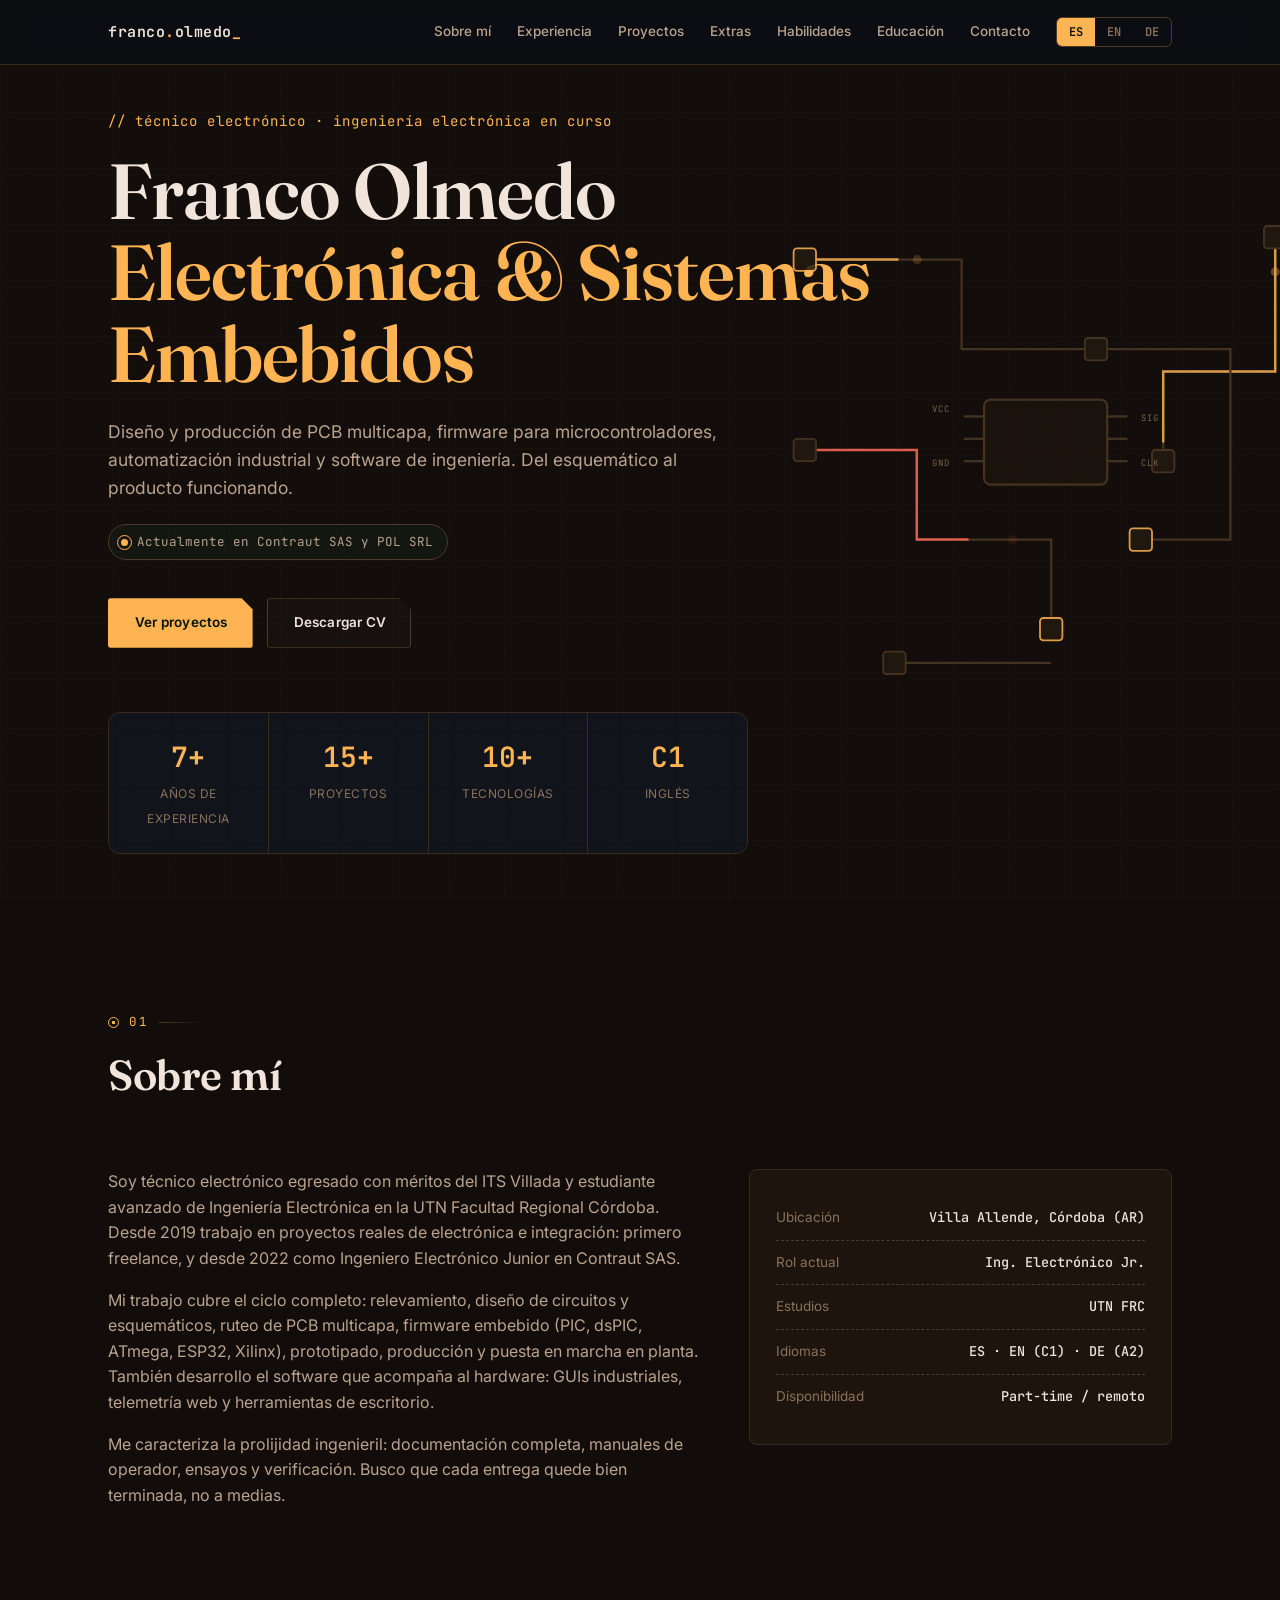
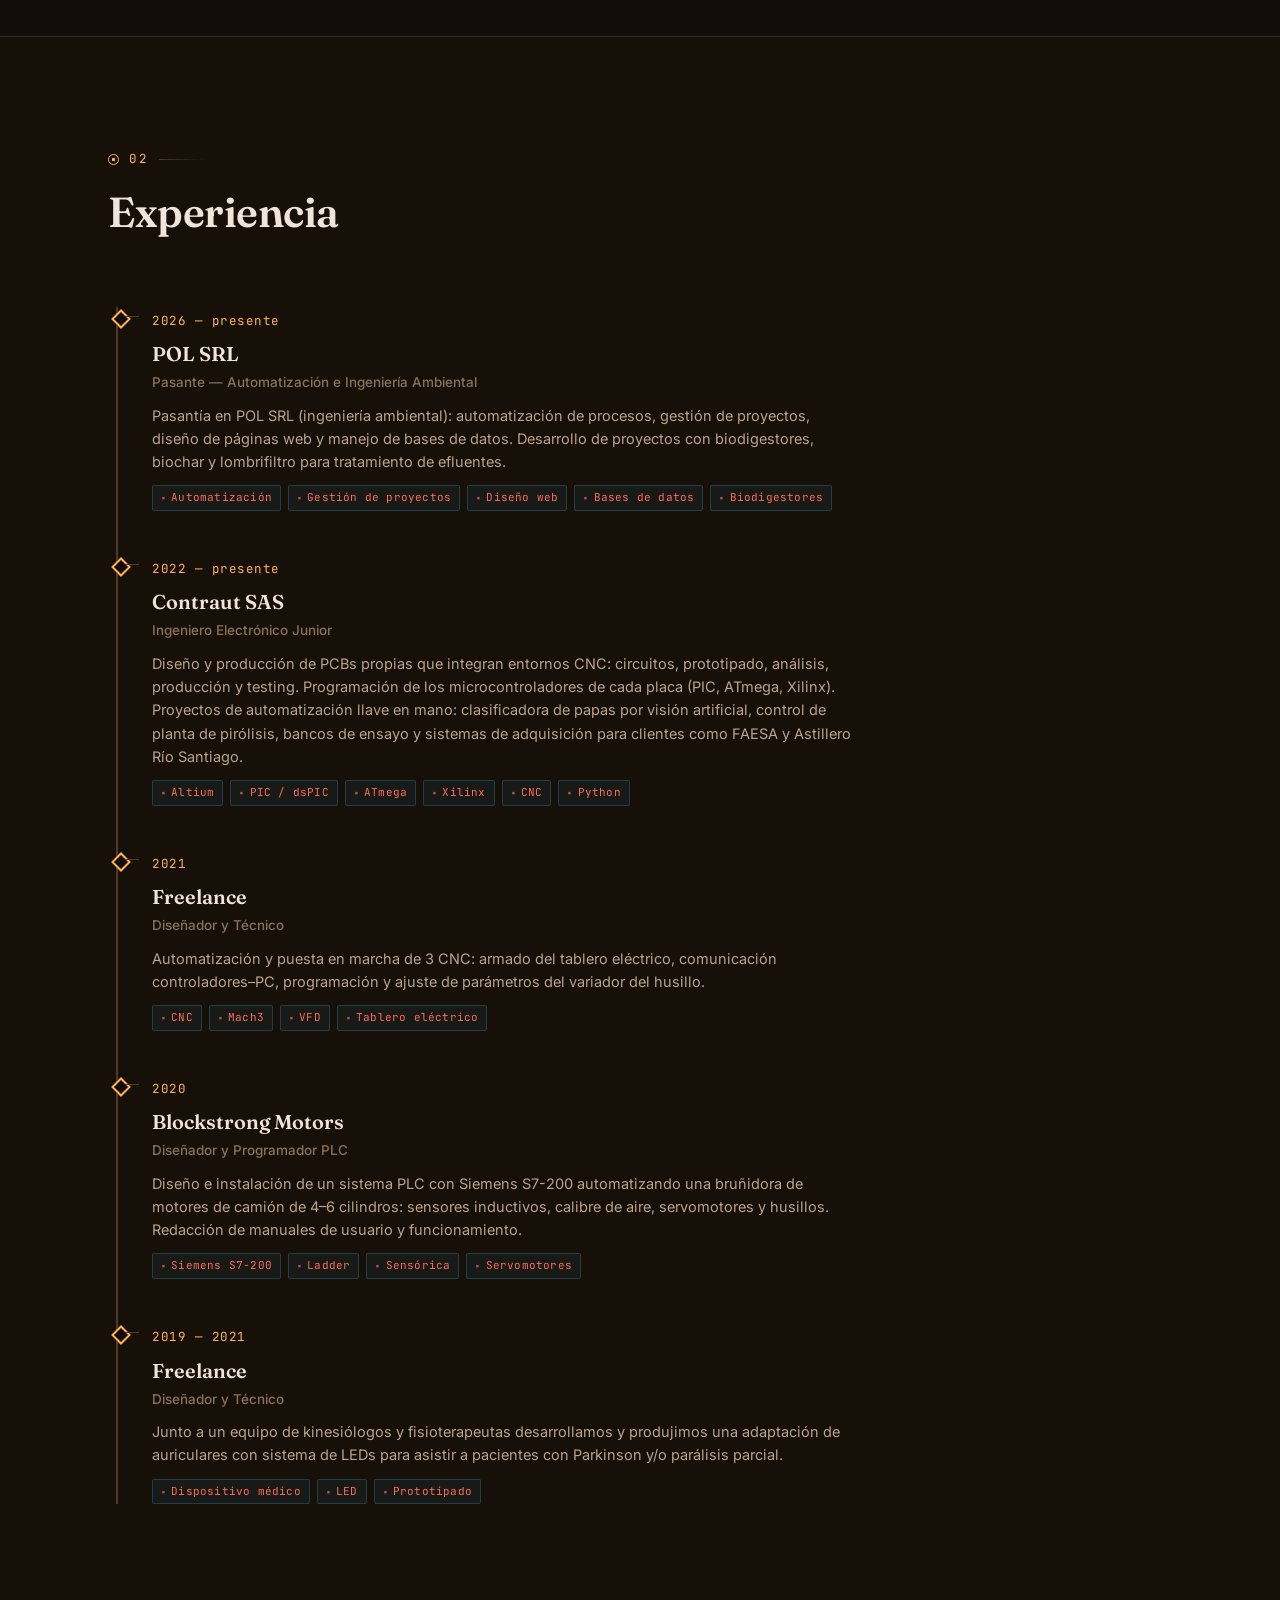
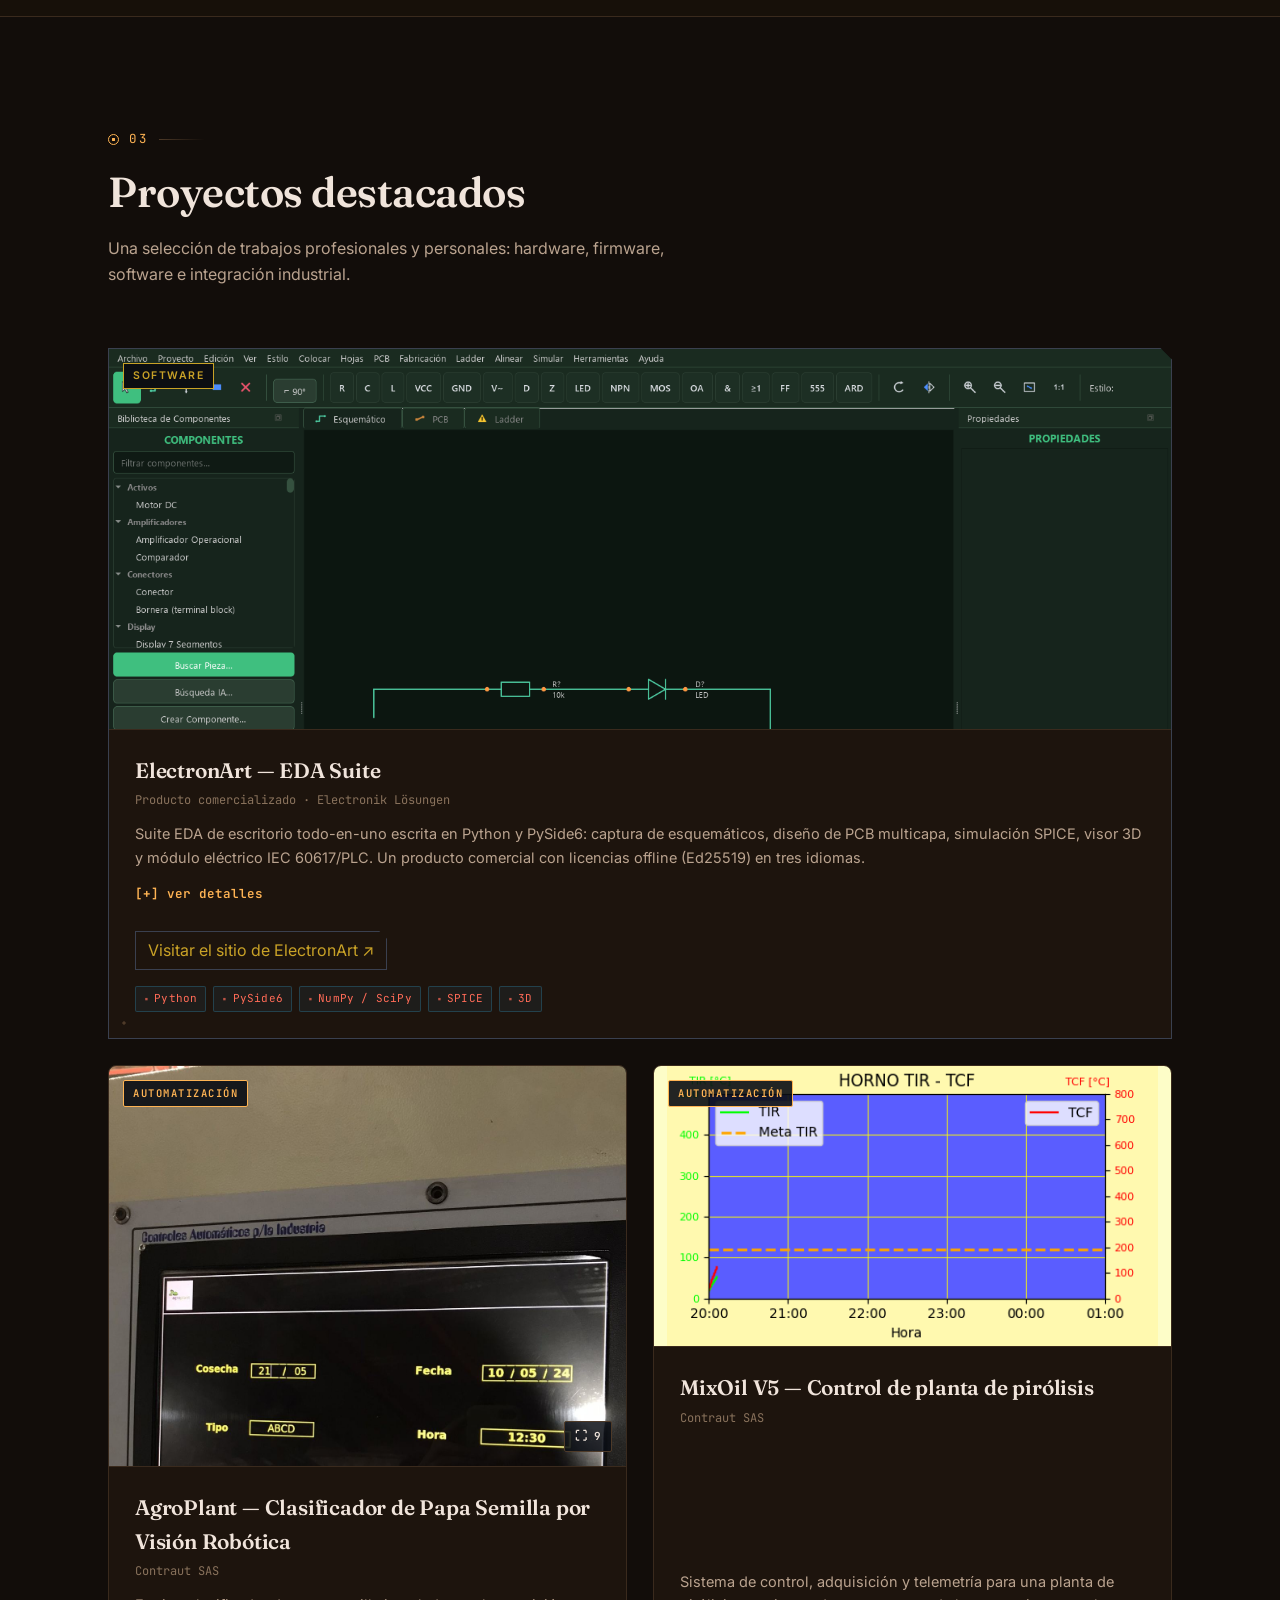
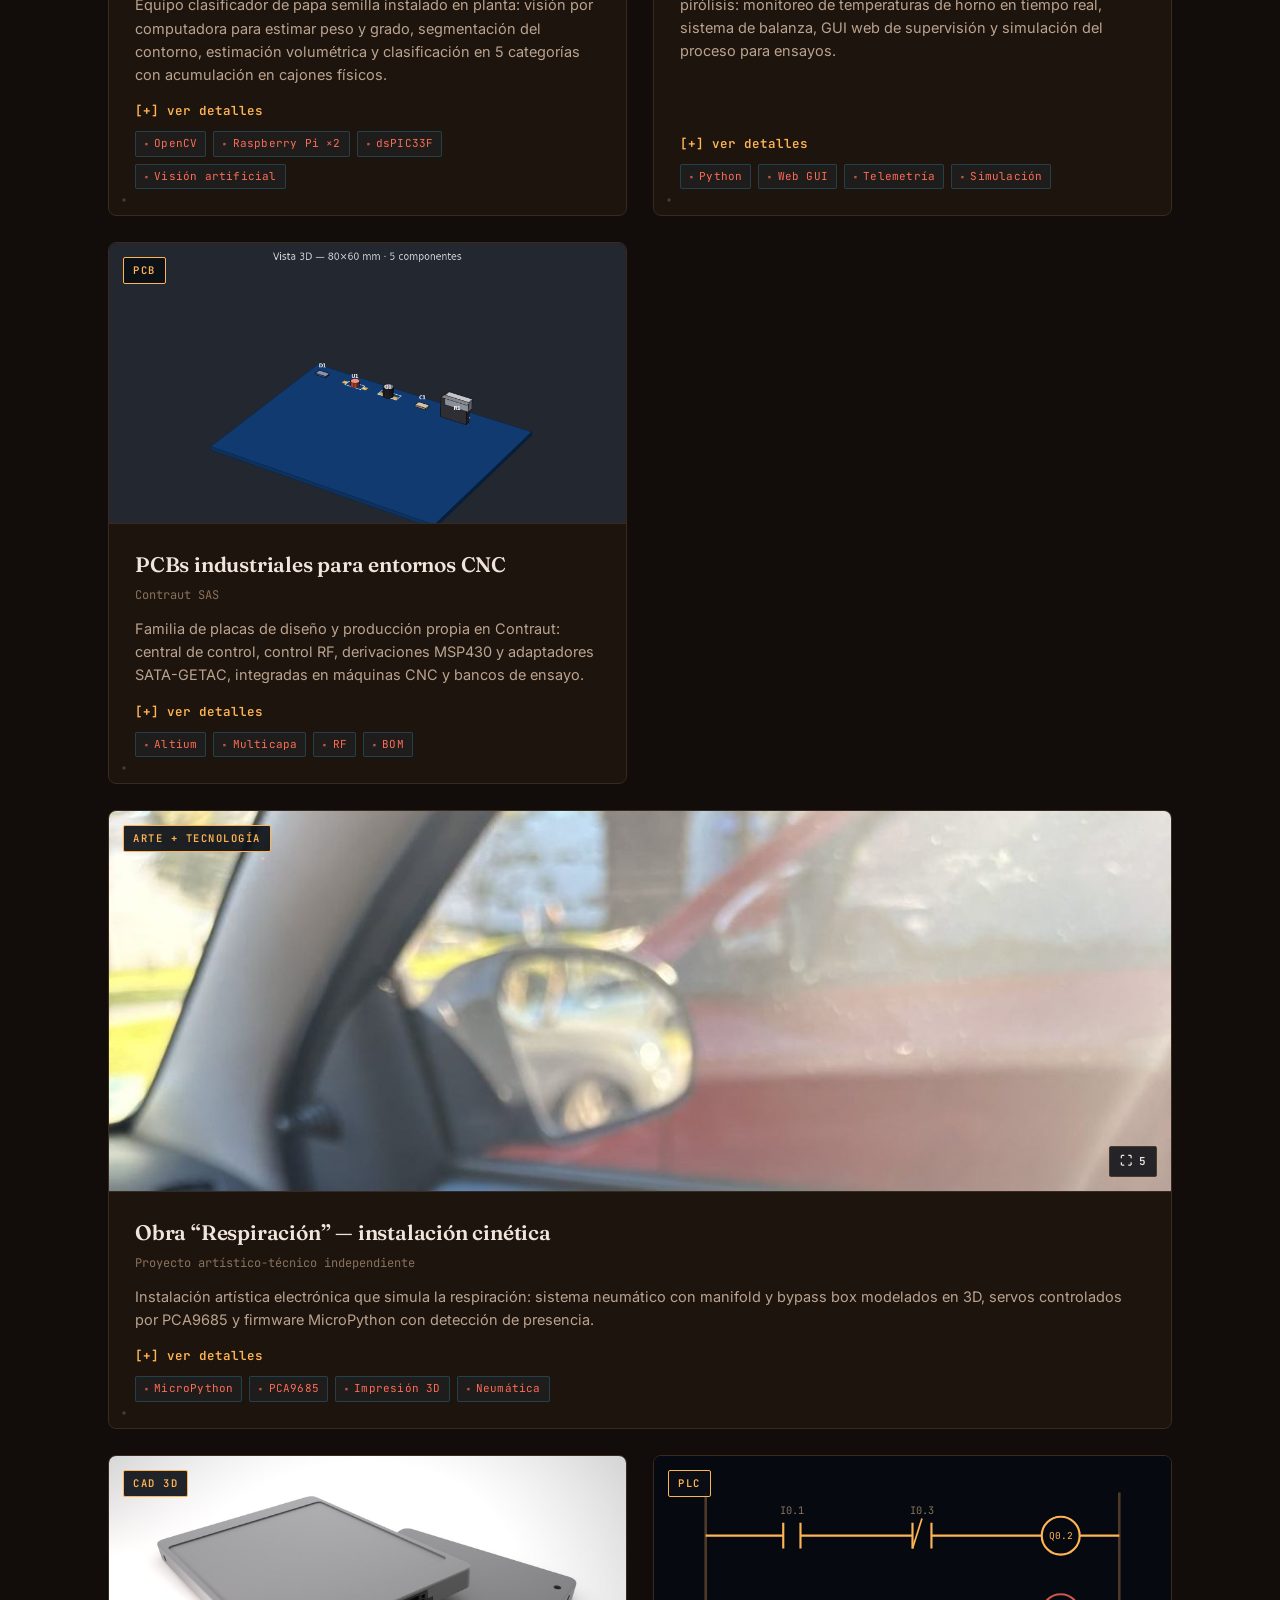
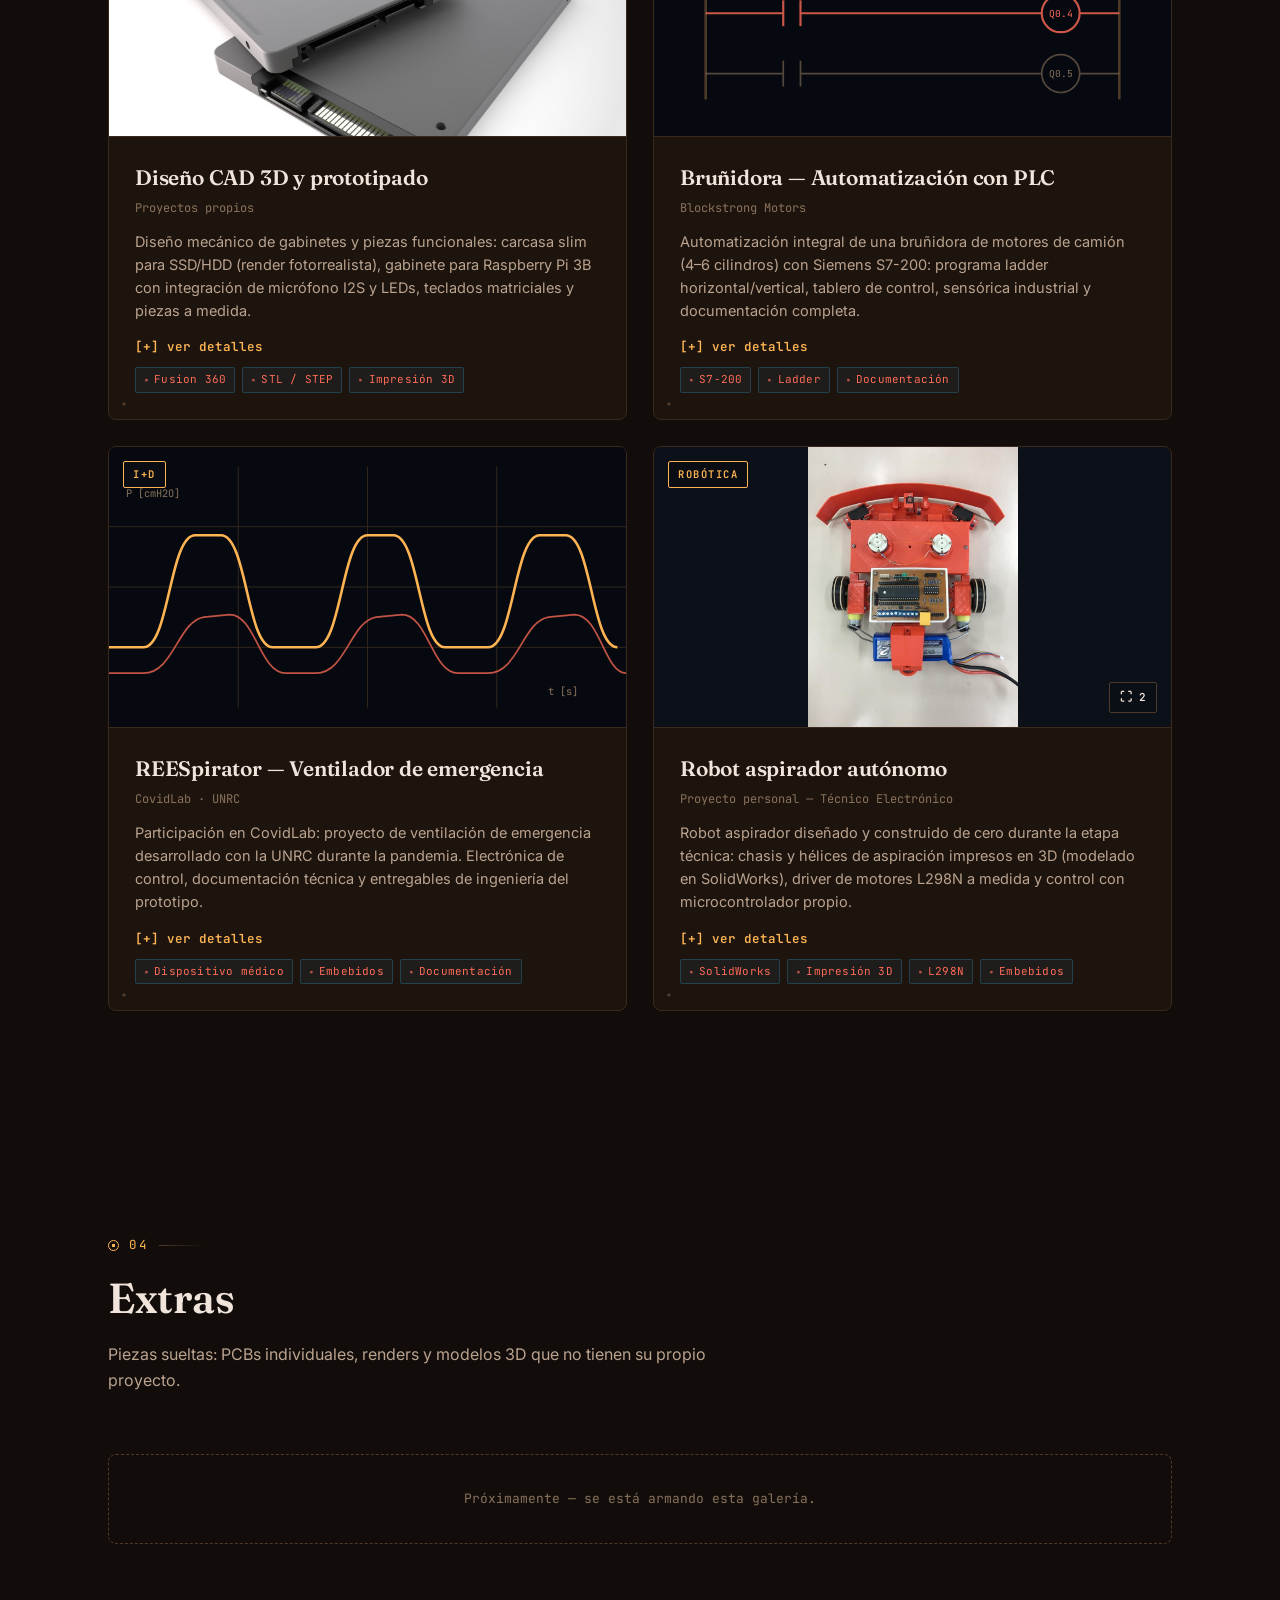
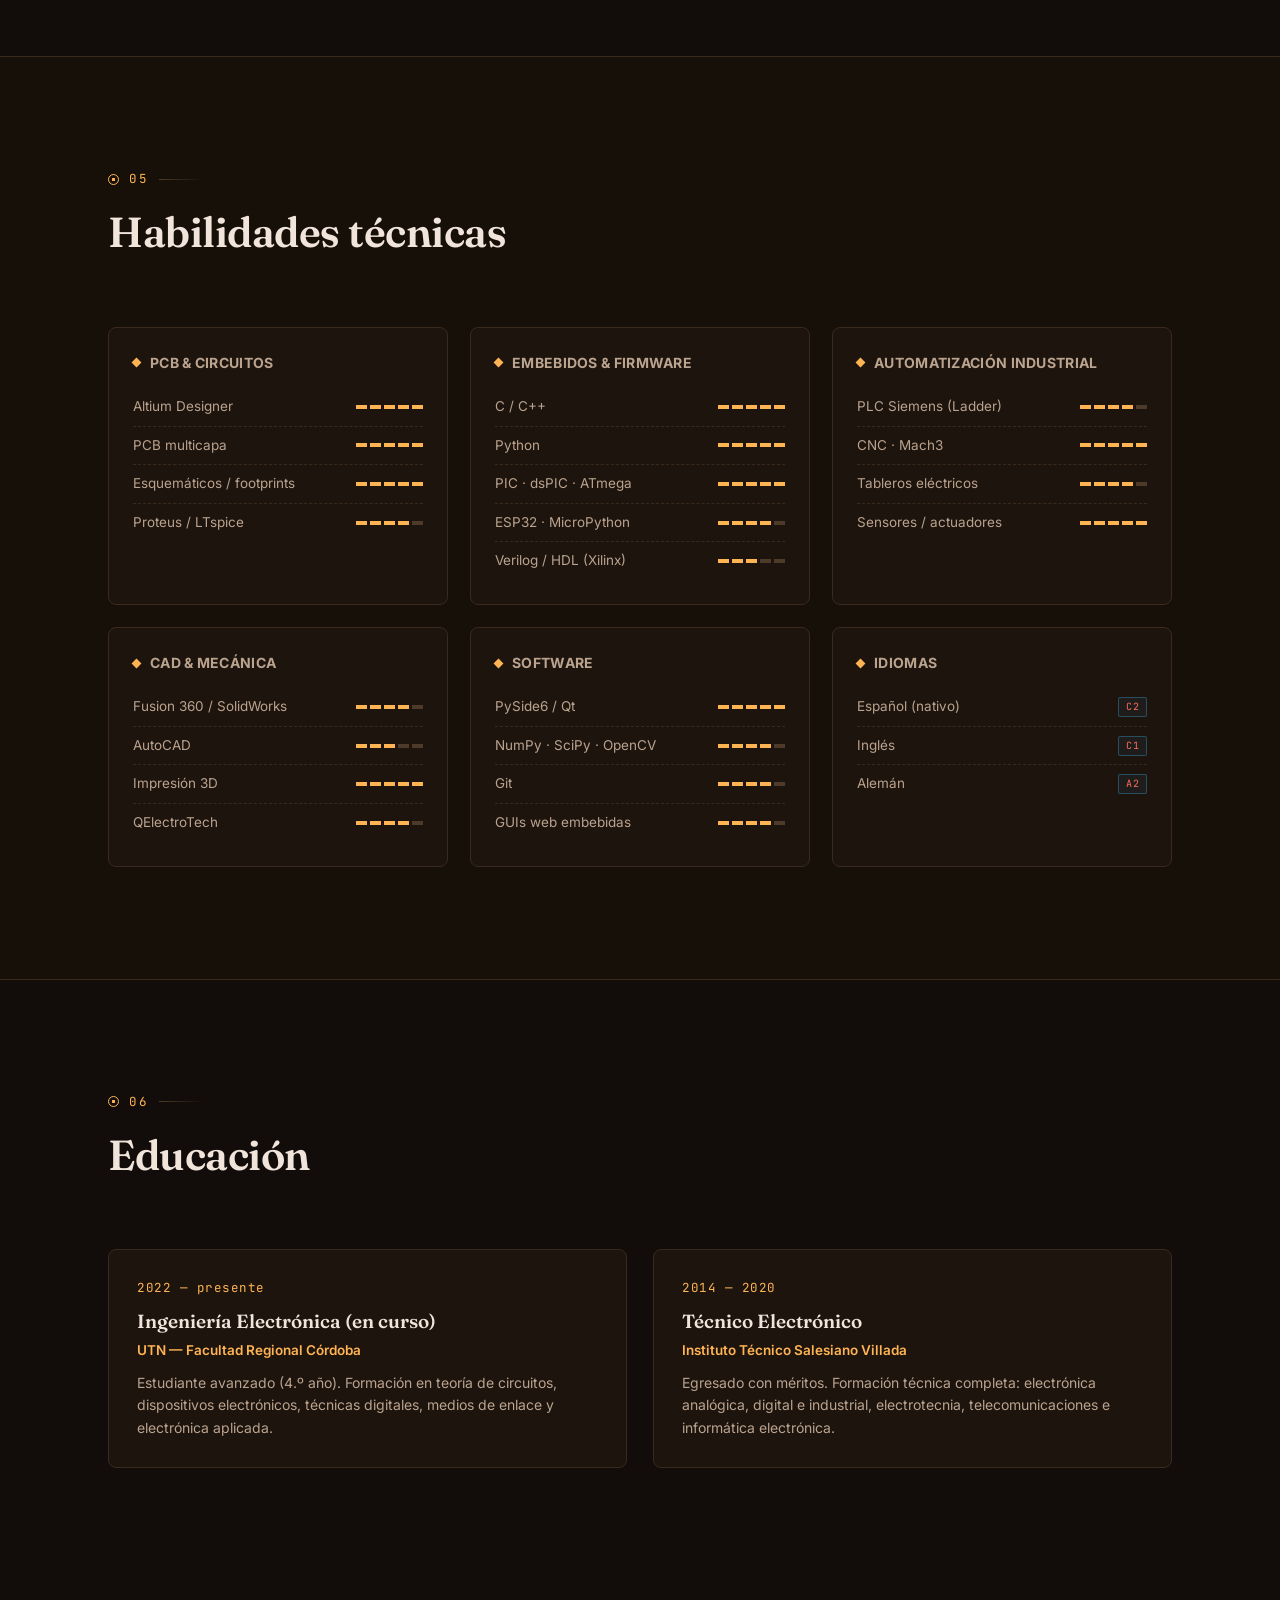
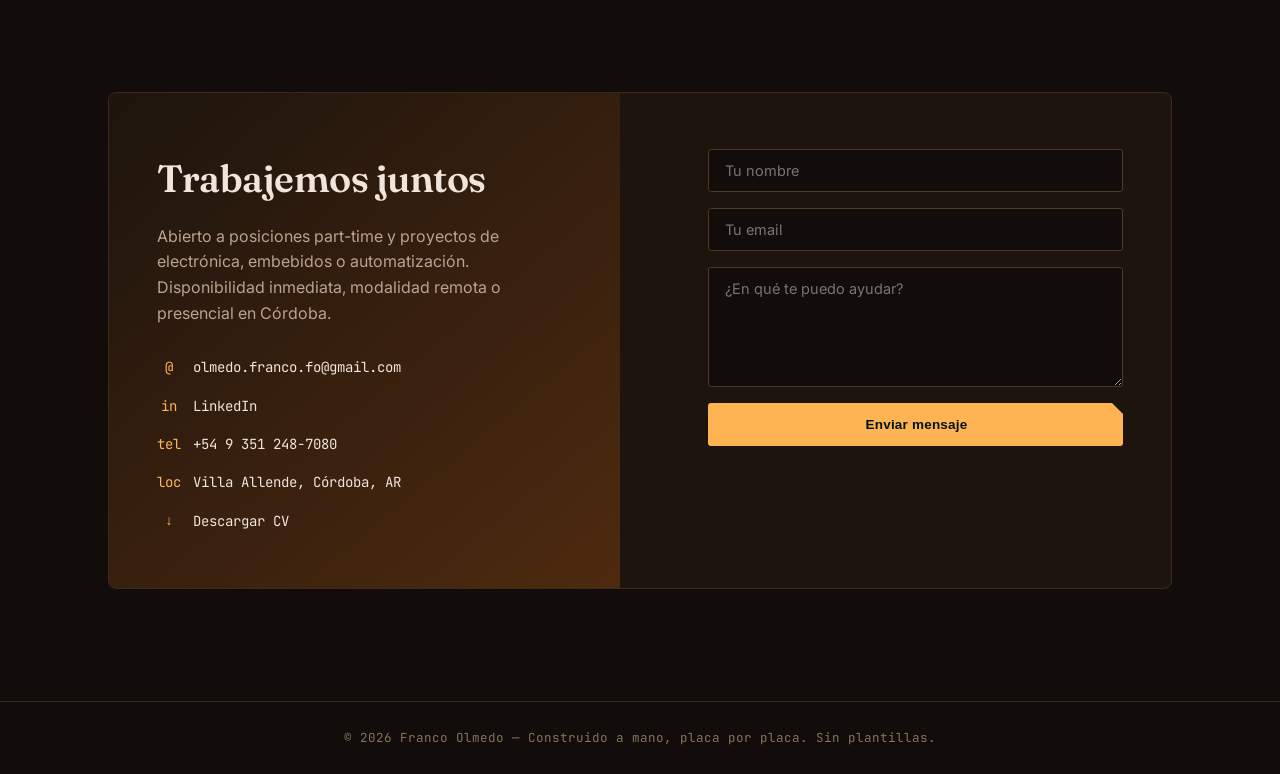
==== index.html @ ddc654e7 "ElectronArt al frente, y los metadatos apuntando al subdominio nuevo El portfolio no contaba el proy" ====
<!DOCTYPE html>
<html lang="es">
<head>
<meta charset="UTF-8">
<meta name="viewport" content="width=device-width, initial-scale=1.0">
<title>Franco Olmedo — Electrónica & Sistemas Embebidos</title>
<meta name="description" content="Portfolio de Franco Olmedo — Técnico Electrónico, estudiante de Ingeniería Electrónica (UTN FRC). PCB, sistemas embebidos, automatización industrial y software.">
<meta property="og:title" content="Franco Olmedo — Electrónica & Sistemas Embebidos">
<meta property="og:description" content="PCB multicapa, firmware embebido, automatización industrial y software de ingeniería. Del esquemático al producto funcionando.">
<meta property="og:type" content="website">
<meta property="og:url" content="https://franco.electroniklosungen.com.ar/">
<meta property="og:image" content="https://franco.electroniklosungen.com.ar/assets/electronart_app.png">
<meta name="theme-color" content="#120d0a">
<link rel="icon" href="data:image/svg+xml,%3Csvg xmlns='http://www.w3.org/2000/svg' viewBox='0 0 64 64'%3E%3Crect width='64' height='64' rx='12' fill='%23120d0a'/%3E%3Cpath d='M14 20 H34 M14 20 V48 M14 33 H30' stroke='%23ffb454' stroke-width='6' fill='none' stroke-linecap='round'/%3E%3Ccircle cx='46' cy='44' r='6' fill='none' stroke='%23ff6b57' stroke-width='4'/%3E%3Cpath d='M46 20 V38' stroke='%23ff6b57' stroke-width='4' stroke-linecap='round'/%3E%3C/svg%3E">
<link rel="preconnect" href="https://fonts.googleapis.com">
<link rel="preconnect" href="https://fonts.gstatic.com" crossorigin>
<link href="https://fonts.googleapis.com/css2?family=Inter:wght@300;400;500;600;700;800&family=JetBrains+Mono:wght@400;500;600&family=Fraunces:opsz,wght@9..144,400;9..144,500;9..144,600;9..144,700&display=swap" rel="stylesheet">
<style>
:root{
  --bg:#120d0a; --bg2:#171009; --panel:#1d140d; --panel2:#241a10;
  --line:#3a2a1d; --line2:#4e3a28;
  --txt:#f0e4db; --txt2:#baa38f; --txt3:#89725c;
  --acc:#ffb454; --acc2:#ff6b57; --accD:#6b3810;
  --mono:'JetBrains Mono',monospace; --sans:'Inter',sans-serif; --serif:'Fraunces','Inter',serif;
}
*{margin:0;padding:0;box-sizing:border-box}
html{scroll-behavior:smooth}
body{background:var(--bg);color:var(--txt);font-family:var(--sans);line-height:1.6;overflow-x:hidden}
::selection{background:var(--acc);color:#04120c}

/* grid backdrop */
body::before{content:'';position:fixed;inset:0;z-index:0;pointer-events:none;
  background-image:linear-gradient(var(--line) 1px,transparent 1px),linear-gradient(90deg,var(--line) 1px,transparent 1px);
  background-size:56px 56px;opacity:.14}
/* fine grain, paper/print feel */
body::after{content:'';position:fixed;inset:0;z-index:0;pointer-events:none;opacity:.035;mix-blend-mode:overlay;
  background-image:url("data:image/svg+xml,%3Csvg xmlns='http://www.w3.org/2000/svg' width='120' height='120'%3E%3Cfilter id='n'%3E%3CfeTurbulence type='fractalNoise' baseFrequency='0.9' numOctaves='2' stitchTiles='stitch'/%3E%3C/filter%3E%3Crect width='100%25' height='100%25' filter='url(%23n)'/%3E%3C/svg%3E")}
main,nav,footer{position:relative;z-index:1}

.wrap{max-width:1120px;margin:0 auto;padding:0 28px}
section{padding:112px 0}
.mono{font-family:var(--mono)}

/* ---------- NAV ---------- */
nav{position:fixed;top:0;left:0;right:0;z-index:50;background:rgba(10,14,20,.82);backdrop-filter:blur(12px);border-bottom:1px solid var(--line)}
.nav-in{display:flex;align-items:center;justify-content:space-between;height:64px}
.logo{font-family:var(--mono);font-weight:600;font-size:15px;color:var(--txt);text-decoration:none;letter-spacing:.5px}
.logo b{color:var(--acc)}
.nav-links{display:flex;gap:26px;align-items:center}
.nav-links a{color:var(--txt2);text-decoration:none;font-size:13.5px;font-weight:500;transition:color .2s}
.nav-links a:hover{color:var(--acc)}
.lang-sw{display:flex;border:1px solid var(--line2);border-radius:6px;overflow:hidden}
.lang-sw button{background:transparent;border:0;color:var(--txt3);font-family:var(--mono);font-size:12px;font-weight:600;padding:6px 12px;cursor:pointer;transition:.2s}
.lang-sw button.on{background:var(--acc);color:#04120c}
@media(max-width:820px){.nav-links a{display:none}}

/* ---------- HERO ---------- */
.hero{min-height:100vh;display:flex;align-items:center;position:relative;padding-top:64px}
.hero-tag{font-family:var(--mono);color:var(--acc);font-size:14px;letter-spacing:1px;margin-bottom:18px}
.hero h1{font-family:var(--serif);font-size:clamp(40px,7vw,78px);font-weight:600;line-height:1.05;letter-spacing:-1px}
.hero h1 span{color:var(--acc)}
.hero-sub{margin-top:22px;max-width:640px;color:var(--txt2);font-size:17.5px}
.hero-cta{margin-top:38px;display:flex;gap:14px;flex-wrap:wrap}
.btn{display:inline-block;padding:13px 24px 13px 26px;font-weight:600;font-size:13.5px;letter-spacing:.2px;text-decoration:none;transition:border-color .2s,color .2s,box-shadow .2s;border:1px solid transparent;cursor:pointer;border-radius:3px;clip-path:polygon(0 0,calc(100% - 11px) 0,100% 11px,100% 100%,0 100%)}
.btn-p{background:var(--acc);color:#04120c}
.btn-p:hover{box-shadow:0 4px 0 0 var(--accD),0 6px 18px rgba(0,0,0,.35)}
.btn-o{border-color:var(--line2);color:var(--txt);background:rgba(255,255,255,.015)}
.btn-o:hover{border-color:var(--acc);color:var(--acc)}
.hero-stats{margin-top:64px;display:flex;gap:0;border:1px solid var(--line);border-radius:12px;overflow:hidden;max-width:640px;background:rgba(17,25,38,.6)}
.stat{flex:1;min-width:0;padding:22px 10px;text-align:center;border-right:1px solid var(--line)}
.stat:last-child{border-right:0}
.stat b{display:block;font-family:var(--mono);font-size:28px;color:var(--acc);font-weight:600}
.stat i{font-style:normal;font-size:12px;color:var(--txt3);letter-spacing:.5px;text-transform:uppercase}
@media(max-width:600px){
  .hero-stats{display:grid;grid-template-columns:repeat(2,1fr);max-width:100%}
  .stat{border-right:1px solid var(--line);border-bottom:1px solid var(--line);padding:18px 8px}
  .stat:nth-child(2n){border-right:0}
  .stat:nth-last-child(-n+2){border-bottom:0}
  .stat b{font-size:22px}
  .stat i{font-size:10.5px}
}
@media(max-width:380px){.hero-tag{font-size:12.5px;letter-spacing:.4px}}
.hero-status{display:inline-flex;align-items:center;gap:9px;margin-top:22px;font-family:var(--mono);font-size:12.5px;color:var(--txt2);border:1px solid var(--line2);padding:7px 14px 7px 12px;border-radius:20px;background:rgba(61,220,151,.04)}
.hero-status .pulse{width:7px;height:7px;flex-shrink:0;border-radius:50%;background:var(--acc);position:relative}
.hero-status .pulse::after{content:'';position:absolute;inset:-4px;border-radius:50%;border:1px solid var(--acc);animation:pulse 2s ease-out infinite}
@keyframes pulse{0%{transform:scale(.6);opacity:.9}100%{transform:scale(2);opacity:0}}
/* circuit svg */
.circuit{position:absolute;right:-40px;top:50%;transform:translateY(calc(-50% + var(--parallax,0px)));width:46%;max-width:560px;opacity:.85;pointer-events:none}
@media(max-width:960px){.circuit{display:none}}
.tr{fill:none;stroke:var(--line2);stroke-width:2}
.tr.glow{stroke:var(--acc);stroke-width:2.2}
.tr.glow.b{stroke:var(--acc2)}
.tr.glow.c{stroke:var(--acc)}
.pad{fill:var(--panel2);stroke:var(--line2);stroke-width:1.6}
.pad.hot{stroke:var(--acc);animation:blink 2.4s ease-in-out infinite}
@keyframes blink{0%,100%{fill:var(--panel2)}50%{fill:var(--accD)}}
.circuit .pulse-dot{filter:blur(.2px)}

/* ---------- SECTION HEADERS ---------- */
.sh{margin-bottom:60px}
.sh .num{font-family:var(--mono);color:var(--acc);font-size:12.5px;letter-spacing:2px;display:flex;align-items:center;gap:10px}
.sh .num::before{content:'';width:9px;height:9px;flex-shrink:0;border-radius:50%;border:1.4px solid var(--acc);position:relative;background:
    radial-gradient(circle,var(--acc) 1.4px,transparent 1.6px)}
.sh .num::after{content:'';flex:0 0 46px;height:1px;background:linear-gradient(90deg,var(--line2),transparent)}
.sh h2{font-family:var(--serif);font-size:clamp(28px,4vw,42px);font-weight:600;letter-spacing:-.5px;margin-top:10px}
.sh p{color:var(--txt2);margin-top:10px;max-width:620px}

/* ---------- ABOUT ---------- */
.about-g{display:grid;grid-template-columns:1.4fr 1fr;gap:48px;align-items:start}
.about-g p{color:var(--txt2);margin-bottom:16px;font-size:16px}
.about-facts{border:1px solid var(--line);border-radius:8px;background:var(--panel);padding:26px}
.fact{display:flex;justify-content:space-between;padding:11px 0;border-bottom:1px dashed var(--line2);font-size:13.5px}
.fact:last-child{border-bottom:0}
.fact span{color:var(--txt3)}
.fact b{font-family:var(--mono);font-weight:500;color:var(--txt)}
@media(max-width:820px){.about-g{grid-template-columns:1fr}}

/* ---------- TIMELINE ---------- */
.tl{position:relative;margin-left:8px;padding-left:34px;border-left:2px solid var(--line2)}
.tl-item{position:relative;padding-bottom:44px}
.tl-item:last-child{padding-bottom:0}
.tl-item::before{content:'';position:absolute;left:-38px;top:5px;width:10px;height:10px;background:var(--bg);border:2px solid var(--acc);transform:rotate(45deg)}
.tl-item::after{content:'';position:absolute;left:-27px;top:9px;width:14px;height:1px;background:var(--line2)}
.tl-date{font-family:var(--mono);font-size:12.5px;color:var(--acc);letter-spacing:.5px}
.tl-item h3{font-family:var(--serif);font-weight:600;font-size:20px;margin-top:6px}
.tl-item h4{font-size:13.5px;color:var(--txt3);font-weight:500;margin-top:2px}
.tl-item p{color:var(--txt2);font-size:14.5px;margin-top:10px;max-width:700px}
.chips{margin-top:12px;display:flex;flex-wrap:wrap;gap:7px}
.chip{font-family:var(--mono);font-size:11px;color:var(--acc2);background:rgba(56,189,248,.06);border:1px solid rgba(56,189,248,.22);border-radius:2px;padding:3px 8px;position:relative;letter-spacing:.2px}
.chip::before{content:'▪';color:var(--acc2);margin-right:5px;font-size:8px;opacity:.7}

/* ---------- PROJECTS ---------- */
.pgrid{display:grid;grid-template-columns:repeat(2,1fr);gap:26px}
@media(max-width:820px){.pgrid{grid-template-columns:1fr}}
.pcard{border:1px solid var(--line);border-radius:8px;overflow:hidden;transition:border-color .25s,box-shadow .25s;display:flex;flex-direction:column;position:relative;
  background:
    radial-gradient(circle at calc(100% - 15px) 15px, var(--line2) 1.5px, transparent 1.7px),
    radial-gradient(circle at 15px calc(100% - 15px), var(--line2) 1.5px, transparent 1.7px),
    var(--panel)}
.pcard::after{content:'';position:absolute;top:-1px;left:-1px;width:18px;height:18px;border-top:2px solid var(--line2);border-left:2px solid var(--line2);opacity:0;transition:opacity .25s}
.pcard:hover{border-color:var(--acc);box-shadow:0 14px 32px rgba(0,0,0,.4)}
.pcard:hover::after{opacity:1;border-color:var(--acc)}
.pcard-ea { border-radius: 0; clip-path: polygon(0 0, calc(100% - 12px) 0, 100% 12px, 100% 100%, 0 100%); border-color: #3A404F; }
.pcard-ea:hover { border-color: #C9A227; }
.pcard-ea .pimg .cat { font-family: 'Bahnschrift', var(--sans); border-radius: 0; color: #C9A227; border-color: #C9A227; background: #0C0E12; }
.ea-link { display: inline-block; margin-top: 15px; color: #C9A227; font-family: 'Bahnschrift', var(--sans); text-decoration: none; border: 1px solid #3A404F; padding: 6px 12px; clip-path: polygon(0 0, calc(100% - 8px) 0, 100% 8px, 100% 100%, 0 100%); transition: .2s; }
.ea-link:hover { border-color: #C9A227; background: rgba(201,162,39,0.07); }
.pcard.wide{grid-column:1/-1}
.pimg{position:relative;background:#060a10;border-bottom:1px solid var(--line);overflow:hidden}
.pimg img{width:100%;height:280px;object-fit:cover;object-position:top;display:block;transition:transform .5s}
.pcard.wide .pimg img{height:380px;object-fit:cover}
.pcard.tall .pimg img{height:400px}
@media(max-width:820px){.pcard.tall .pimg img{height:280px}}
.pcard:hover .pimg img{transform:scale(1.025)}
.pimg .cat{position:absolute;top:14px;left:14px;font-family:var(--mono);font-size:10.5px;font-weight:600;letter-spacing:1.5px;background:rgba(10,14,20,.9);border:1px solid var(--acc);color:var(--acc);padding:4px 9px;border-radius:2px;text-transform:uppercase}
.pimg[data-gal]{cursor:zoom-in}
.pimg .gcount{position:absolute;bottom:14px;right:14px;font-family:var(--mono);font-size:11px;font-weight:600;letter-spacing:.5px;background:rgba(10,14,20,.85);border:1px solid var(--line2);color:var(--txt);padding:5px 10px;border-radius:2px;display:flex;align-items:center;gap:6px;transition:border-color .2s,color .2s}
.pimg .gcount::before{content:'⛶';font-size:12px}
.pimg[data-gal]:hover .gcount{border-color:var(--acc);color:var(--acc)}

/* ---------- LIGHTBOX ---------- */
.lb{position:fixed;inset:0;z-index:200;background:rgba(6,9,14,.96);display:none;align-items:center;justify-content:center;touch-action:none}
.lb.open{display:flex}
.lb-stage{position:relative;width:100%;height:100%;overflow:hidden;display:flex;align-items:center;justify-content:center;cursor:grab}
.lb-stage.grabbing{cursor:grabbing}
.lb-stage img{max-width:88vw;max-height:82vh;user-select:none;-webkit-user-drag:none;will-change:transform;transition:transform .06s linear}
.lb-top{position:absolute;top:0;left:0;right:0;display:flex;justify-content:space-between;align-items:center;padding:18px 24px;font-family:var(--mono);color:var(--txt2);font-size:12.5px;z-index:2;pointer-events:none}
.lb-top span{background:rgba(10,14,20,.7);border:1px solid var(--line2);padding:5px 11px;border-radius:2px;pointer-events:auto}
.lb-x{background:rgba(10,14,20,.7);border:1px solid var(--line2);color:var(--txt);width:38px;height:38px;border-radius:2px;cursor:pointer;font-size:18px;pointer-events:auto;transition:border-color .2s,color .2s}
.lb-x:hover{border-color:var(--acc);color:var(--acc)}
.lb-nav{position:absolute;top:50%;transform:translateY(-50%);background:rgba(10,14,20,.7);border:1px solid var(--line2);color:var(--txt);width:44px;height:44px;border-radius:2px;cursor:pointer;font-size:20px;z-index:2;transition:border-color .2s,color .2s}
.lb-nav:hover{border-color:var(--acc);color:var(--acc)}
.lb-prev{left:18px}.lb-next{right:18px}
.lb-hint{position:absolute;bottom:16px;left:50%;transform:translateX(-50%);font-family:var(--mono);font-size:11px;color:var(--txt3);background:rgba(10,14,20,.7);border:1px solid var(--line2);padding:5px 11px;border-radius:2px;pointer-events:none}
@media(max-width:700px){.lb-nav{width:38px;height:38px;font-size:16px}.lb-hint{display:none}}
.pbody{padding:24px 26px 26px;display:flex;flex-direction:column;flex:1}
.pbody h3{font-family:var(--serif);font-size:21px;font-weight:600;letter-spacing:-.2px}
.pbody .role{font-family:var(--mono);font-size:12px;color:var(--txt3);margin-top:4px}
.pbody p{color:var(--txt2);font-size:14.5px;margin-top:12px;flex:1}
.pmore{margin-top:14px;border-top:1px dashed var(--line2);padding-top:14px;display:none}
.pmore ul{list-style:none}
.pmore li{color:var(--txt2);font-size:13.5px;padding:4px 0 4px 18px;position:relative}
.pmore li::before{content:'▸';position:absolute;left:0;color:var(--acc)}
.pcard.open .pmore{display:block}
.ptoggle{margin-top:16px;background:none;border:0;color:var(--acc);font-family:var(--mono);font-size:12.5px;font-weight:600;cursor:pointer;text-align:left;padding:0}
.ptoggle:hover{text-decoration:underline}

/* ---------- EXTRAS ---------- */
.egrid{display:grid;grid-template-columns:repeat(4,1fr);gap:16px}
@media(max-width:900px){.egrid{grid-template-columns:repeat(3,1fr)}}
@media(max-width:600px){.egrid{grid-template-columns:repeat(2,1fr)}}
.etile{position:relative;aspect-ratio:4/3;border:1px solid var(--line);border-radius:6px;overflow:hidden;background:#060a10;cursor:zoom-in}
.etile img{width:100%;height:100%;object-fit:cover;display:block;transition:transform .4s}
.etile:hover img{transform:scale(1.06)}
.etile:hover{border-color:var(--acc)}
.etile .ecap{position:absolute;left:0;right:0;bottom:0;padding:8px 10px 7px;font-family:var(--mono);font-size:11px;color:var(--txt);background:linear-gradient(0deg,rgba(6,10,16,.92),transparent);letter-spacing:.2px}
.extras-empty{border:1px dashed var(--line2);border-radius:8px;padding:34px;text-align:center;color:var(--txt3);font-family:var(--mono);font-size:13px}

/* ---------- SKILLS ---------- */
.sgrid{display:grid;grid-template-columns:repeat(3,1fr);gap:22px}
@media(max-width:900px){.sgrid{grid-template-columns:repeat(2,1fr)}}
@media(max-width:600px){.sgrid{grid-template-columns:1fr}}
.scard{border:1px solid var(--line);border-radius:8px;background:var(--panel);padding:24px;transition:border-color .25s}
.scard:hover{border-color:var(--line2)}
.scard h3{font-size:14px;letter-spacing:.3px;display:flex;align-items:center;gap:10px;text-transform:uppercase;color:var(--txt2)}
.scard h3 .dot{width:7px;height:7px;background:var(--acc);display:inline-block;transform:rotate(45deg)}
.scard ul{list-style:none;margin-top:14px}
.scard li{font-size:13.5px;color:var(--txt2);padding:8px 0;border-bottom:1px dashed var(--line);display:flex;justify-content:space-between;align-items:center;gap:12px}
.scard li:last-child{border-bottom:0}
.lvl{font-family:var(--mono);font-size:10.5px;color:var(--txt3);flex-shrink:0}
.lvl.meter{display:inline-flex;gap:3px;align-items:center}
.lvl.meter .seg{width:11px;height:4px;background:var(--line2);border-radius:0}
.lvl.meter .seg.on{background:var(--acc)}
.lvl.badge-lvl{border:1px solid rgba(56,189,248,.3);color:var(--acc2);background:rgba(56,189,248,.06);padding:1px 7px;border-radius:2px;font-size:10px;letter-spacing:.4px}

/* ---------- EDU ---------- */
.edu-g{display:grid;grid-template-columns:1fr 1fr;gap:26px}
@media(max-width:820px){.edu-g{grid-template-columns:1fr}}
.ecard{border:1px solid var(--line);border-radius:8px;background:var(--panel);padding:28px;transition:border-color .25s}
.ecard:hover{border-color:var(--line2)}
.ecard .tl-date{display:block;margin-bottom:8px}
.ecard h3{font-family:var(--serif);font-weight:600;font-size:19px}
.ecard h4{color:var(--acc);font-size:13.5px;font-weight:600;margin-top:4px}
.ecard p{color:var(--txt2);font-size:14px;margin-top:10px}

/* ---------- CONTACT ---------- */
.contact-wrap {
  display: grid;
  grid-template-columns: 1fr 1fr;
  gap: 40px;
  background: var(--panel);
  border: 1px solid var(--line);
  border-radius: 8px;
  overflow: hidden;
}
@media(max-width:820px) {
  .contact-wrap { grid-template-columns: 1fr; }
}
.contact-info {
  background: linear-gradient(140deg,var(--panel) 0%,var(--accD) 160%);
  padding: 56px 48px;
}
.contact-info h2{font-family:var(--serif);font-weight:600;font-size:clamp(26px,4vw,38px);letter-spacing:-.5px}
.contact-info p{color:var(--txt2);margin:14px 0 30px}
.cinfo-links{display:flex;flex-direction:column;gap:16px;font-family:var(--mono);font-size:14px}
.cinfo-links a,.cinfo-links span{color:var(--txt);text-decoration:none; display:flex; align-items:center; gap:12px}
.cinfo-links a:hover{color:var(--acc)}
.cinfo-links i{font-style:normal;color:var(--acc);width:24px;text-align:center}

.contact-form {
  padding: 56px 48px;
  display: flex;
  flex-direction: column;
  gap: 16px;
}
.contact-form input, .contact-form textarea {
  width: 100%;
  background: var(--bg);
  border: 1px solid var(--line2);
  color: var(--txt);
  padding: 12px 16px;
  border-radius: 3px;
  font-family: var(--sans);
  font-size: 14.5px;
  transition: .2s;
}
.contact-form input:focus, .contact-form textarea:focus {
  outline: none;
  border-color: var(--acc);
}
.contact-form textarea {
  resize: vertical;
  min-height: 120px;
}

footer{border-top:1px solid var(--line);padding:26px 0;text-align:center;color:var(--txt3);font-size:12.5px;font-family:var(--mono)}

/* reveal */
.rv{opacity:0;transform:translateY(26px);transition:opacity .7s ease,transform .7s ease}
.rv.in{opacity:1;transform:none}

/* ---------- MOBILE FLOATING NAV ---------- */
.mnav{position:fixed;right:18px;bottom:calc(20px + env(safe-area-inset-bottom,0px));z-index:80;display:none}
@media(max-width:820px){.mnav{display:block}}
.mnav-ring{width:54px;height:54px;border-radius:50%;padding:3px;background:conic-gradient(var(--acc) var(--prog,0%),var(--line2) 0);box-shadow:0 10px 28px rgba(0,0,0,.5);transition:background .1s linear}
.mnav-fab{width:100%;height:100%;border-radius:50%;background:var(--bg);border:1px solid var(--line);color:var(--acc);display:flex;align-items:center;justify-content:center;font-size:22px;font-weight:700;cursor:pointer;letter-spacing:2px}
.mnav-menu{position:absolute;bottom:66px;right:0;background:var(--panel);border:1px solid var(--line2);border-radius:12px;padding:8px;min-width:176px;box-shadow:0 16px 40px rgba(0,0,0,.55);opacity:0;transform:translateY(8px) scale(.96);pointer-events:none;transition:opacity .18s ease,transform .18s ease}
.mnav-menu.open{opacity:1;transform:none;pointer-events:auto}
.mnav-menu a{display:flex;align-items:center;gap:10px;padding:9px 12px;border-radius:8px;color:var(--txt2);text-decoration:none;font-size:13.5px}
.mnav-menu a .d{width:6px;height:6px;border-radius:50%;background:var(--txt3);flex-shrink:0}
.mnav-menu a.active{color:var(--acc);background:rgba(61,220,151,.08)}
.mnav-menu a.active .d{background:var(--acc)}
</style>
</head>
<body>

<nav>
  <div class="wrap nav-in">
    <a class="logo" href="#top">franco<b>.</b>olmedo<b>_</b></a>
    <div class="nav-links">
      <a href="#about" data-i18n="nav_about"></a>
      <a href="#exp" data-i18n="nav_exp"></a>
      <a href="#proj" data-i18n="nav_proj"></a>
      <a href="#extras" data-i18n="nav_extras"></a>
      <a href="#skills" data-i18n="nav_skills"></a>
      <a href="#edu" data-i18n="nav_edu"></a>
      <a href="#contact" data-i18n="nav_contact"></a>
      <div class="lang-sw">
        <button id="btn-es" onclick="setLang('es')">ES</button>
        <button id="btn-en" onclick="setLang('en')">EN</button>
        <button id="btn-de" onclick="setLang('de')">DE</button>
      </div>
    </div>
  </div>
</nav>

<main id="top">
<!-- HERO -->
<header class="hero">
  <div class="wrap" style="width:100%">
    <p class="hero-tag mono">// <span data-i18n="hero_tag"></span></p>
    <h1>Franco Olmedo<br><span data-i18n="hero_role"></span></h1>
    <p class="hero-sub" data-i18n="hero_sub"></p>
    <div class="hero-status"><span class="pulse"></span><span data-i18n="hero_status"></span></div>
    <div class="hero-cta">
      <a class="btn btn-p" href="#proj" data-i18n="hero_cta1"></a>
      <a class="btn btn-o cvlink" href="cv-es.pdf" target="_blank" data-i18n="hero_cv"></a>
    </div>
    <div class="hero-stats">
      <div class="stat"><b>7+</b><i data-i18n="st_years"></i></div>
      <div class="stat"><b>15+</b><i data-i18n="st_proj"></i></div>
      <div class="stat"><b>10+</b><i data-i18n="st_tech"></i></div>
      <div class="stat"><b>C1</b><i data-i18n="st_eng"></i></div>
    </div>
  </div>
  <svg class="circuit" viewBox="0 0 500 500" xmlns="http://www.w3.org/2000/svg" aria-hidden="true">
    <path class="tr" d="M40 80 H180 V160 H300"/>
    <path class="tr glow" id="circA" d="M40 80 H180 V160 H300"/>
    <path class="tr" d="M40 250 H140 V330 H260 V410"/>
    <path class="tr glow b" id="circB" d="M40 250 H140 V330 H260 V410"/>
    <path class="tr" d="M460 60 V180 H360 V260"/>
    <path class="tr glow c" id="circC" d="M460 60 V180 H360 V260"/>
    <path class="tr" d="M300 160 H420 V330 H340"/>
    <path class="tr" d="M120 440 H260"/>
    <rect class="pad" x="290" y="150" width="20" height="20" rx="3"/>
    <rect class="pad hot" x="250" y="400" width="20" height="20" rx="3"/>
    <rect class="pad" x="350" y="250" width="20" height="20" rx="3"/>
    <rect class="pad hot" x="30" y="70" width="20" height="20" rx="3"/>
    <rect class="pad" x="30" y="240" width="20" height="20" rx="3"/>
    <rect class="pad" x="450" y="50" width="20" height="20" rx="3"/>
    <rect class="pad hot" x="330" y="320" width="20" height="20" rx="3"/>
    <rect class="pad" x="110" y="430" width="20" height="20" rx="3"/>
    <rect x="200" y="205" width="110" height="76" rx="6" fill="var(--panel)" stroke="var(--line2)" stroke-width="2"/>
    <line x1="200" y1="220" x2="182" y2="220" stroke="var(--line2)" stroke-width="2"/>
    <line x1="200" y1="240" x2="182" y2="240" stroke="var(--line2)" stroke-width="2"/>
    <line x1="200" y1="260" x2="182" y2="260" stroke="var(--line2)" stroke-width="2"/>
    <line x1="310" y1="220" x2="328" y2="220" stroke="var(--line2)" stroke-width="2"/>
    <line x1="310" y1="240" x2="328" y2="240" stroke="var(--line2)" stroke-width="2"/>
    <line x1="310" y1="260" x2="328" y2="260" stroke="var(--line2)" stroke-width="2"/>
    <text x="170" y="216" text-anchor="end" fill="var(--txt3)" font-family="JetBrains Mono" font-size="8" letter-spacing="1">VCC</text>
    <text x="170" y="264" text-anchor="end" fill="var(--txt3)" font-family="JetBrains Mono" font-size="8" letter-spacing="1">GND</text>
    <text x="340" y="224" fill="var(--txt3)" font-family="JetBrains Mono" font-size="8" letter-spacing="1">SIG</text>
    <text x="340" y="264" fill="var(--txt3)" font-family="JetBrains Mono" font-size="8" letter-spacing="1">CLK</text>
    <circle class="pulse-dot" id="circDotA" r="4" fill="var(--acc)"/>
    <circle class="pulse-dot" id="circDotB" r="4" fill="var(--acc2)"/>
    <circle class="pulse-dot" id="circDotC" r="4" fill="var(--acc)"/>
  </svg>
</header>

<!-- ABOUT -->
<section id="about">
  <div class="wrap">
    <div class="sh rv"><span class="num">01</span><h2 data-i18n="ab_t"></h2></div>
    <div class="about-g">
      <div class="rv">
        <p data-i18n="ab_p1"></p>
        <p data-i18n="ab_p2"></p>
        <p data-i18n="ab_p3"></p>
      </div>
      <div class="about-facts rv">
        <div class="fact"><span data-i18n="f_loc"></span><b>Villa Allende, Córdoba (AR)</b></div>
        <div class="fact"><span data-i18n="f_role"></span><b data-i18n="f_role_v"></b></div>
        <div class="fact"><span data-i18n="f_study"></span><b>UTN FRC</b></div>
        <div class="fact"><span data-i18n="f_lang"></span><b data-i18n="f_lang_v"></b></div>
        <div class="fact"><span data-i18n="f_avail"></span><b data-i18n="f_avail_v"></b></div>
      </div>
    </div>
  </div>
</section>

<!-- EXPERIENCE -->
<section id="exp" style="background:var(--bg2);border-top:1px solid var(--line);border-bottom:1px solid var(--line)">
  <div class="wrap">
    <div class="sh rv"><span class="num">02</span><h2 data-i18n="ex_t"></h2></div>
    <div class="tl">
      <div class="tl-item rv">
        <span class="tl-date">2026 — <span data-i18n="present"></span></span>
        <h3>POL SRL</h3><h4 data-i18n="ex0_r"></h4>
        <p data-i18n="ex0_d"></p>
        <div class="chips"><span class="chip" data-i18n="chip_auto2"></span><span class="chip" data-i18n="chip_pm"></span><span class="chip" data-i18n="chip_web"></span><span class="chip" data-i18n="chip_db"></span><span class="chip" data-i18n="chip_bio"></span></div>
      </div>
      <div class="tl-item rv">
        <span class="tl-date">2022 — <span data-i18n="present"></span></span>
        <h3>Contraut SAS</h3><h4 data-i18n="ex1_r"></h4>
        <p data-i18n="ex1_d"></p>
        <div class="chips"><span class="chip">Altium</span><span class="chip">PIC / dsPIC</span><span class="chip">ATmega</span><span class="chip">Xilinx</span><span class="chip">CNC</span><span class="chip">Python</span></div>
      </div>
      <div class="tl-item rv">
        <span class="tl-date">2021</span>
        <h3 data-i18n="ex2_c"></h3><h4 data-i18n="ex2_r"></h4>
        <p data-i18n="ex2_d"></p>
        <div class="chips"><span class="chip">CNC</span><span class="chip">Mach3</span><span class="chip">VFD</span><span class="chip" data-i18n="chip_panel"></span></div>
      </div>
      <div class="tl-item rv">
        <span class="tl-date">2020</span>
        <h3>Blockstrong Motors</h3><h4 data-i18n="ex3_r"></h4>
        <p data-i18n="ex3_d"></p>
        <div class="chips"><span class="chip">Siemens S7-200</span><span class="chip">Ladder</span><span class="chip" data-i18n="chip_sens"></span><span class="chip" data-i18n="chip_servo"></span></div>
      </div>
      <div class="tl-item rv">
        <span class="tl-date">2019 — 2021</span>
        <h3 data-i18n="ex4_c"></h3><h4 data-i18n="ex4_r"></h4>
        <p data-i18n="ex4_d"></p>
        <div class="chips"><span class="chip" data-i18n="chip_med"></span><span class="chip">LED</span><span class="chip" data-i18n="chip_proto"></span></div>
      </div>
    </div>
  </div>
</section>

<!-- PROJECTS -->
<section id="proj">
  <div class="wrap">
    <div class="sh rv"><span class="num">03</span><h2 data-i18n="pr_t"></h2><p data-i18n="pr_sub"></p></div>
    <div class="pgrid">

      <article class="pcard pcard-ea wide rv">
        <div class="pimg"><a href="https://electroniklosungen.com.ar" target="_blank"><img src="assets/electronart_app.png" alt="ElectronArt EDA"></a><span class="cat" data-i18n="cat_sw"></span></div>
        <div class="pbody">
          <h3>ElectronArt — EDA Suite</h3>
          <p class="role mono" data-i18n="p1_r"></p>
          <p data-i18n="p1_d"></p>
          <div class="pmore"><ul>
            <li data-i18n="p1_b1"></li><li data-i18n="p1_b2"></li><li data-i18n="p1_b3"></li><li data-i18n="p1_b4"></li>
          </ul></div>
          <button class="ptoggle" data-i18n="more"></button>
          <div style="margin-top:14px"><a href="https://electroniklosungen.com.ar" target="_blank" class="ea-link" data-i18n="p1_link"></a></div>
          <div class="chips" style="margin-top:16px"><span class="chip">Python</span><span class="chip">PySide6</span><span class="chip">NumPy / SciPy</span><span class="chip">SPICE</span><span class="chip">3D</span></div>
        </div>
      </article>

      <article class="pcard tall rv">
        <div class="pimg" data-gal="p2"><img src="assets/gallery/agroplant_01_titulo.jpg" alt="AgroPlant — Clasificador de papa semilla"><span class="cat" data-i18n="cat_auto"></span><span class="gcount">9</span></div>
        <div class="pbody">
          <h3 data-i18n="p2_t"></h3>
          <p class="role mono">Contraut SAS</p>
          <p data-i18n="p2_d"></p>
          <div class="pmore"><ul>
            <li data-i18n="p2_b1"></li><li data-i18n="p2_b2"></li><li data-i18n="p2_b3"></li>
          </ul></div>
          <button class="ptoggle" data-i18n="more"></button>
          <div class="chips"><span class="chip">OpenCV</span><span class="chip">Raspberry Pi ×2</span><span class="chip">dsPIC33F</span><span class="chip" data-i18n="chip_vision"></span></div>
        </div>
      </article>

      <article class="pcard rv">
        <div class="pimg"><img src="assets/mixoil_web.png" alt="MixOil telemetría" style="object-fit:contain;background:#fdfdc8"><span class="cat" data-i18n="cat_auto"></span></div>
        <div class="pbody">
          <h3 data-i18n="p3_t"></h3>
          <p class="role mono">Contraut SAS</p>
          <p data-i18n="p3_d"></p>
          <div class="pmore"><ul>
            <li data-i18n="p3_b1"></li><li data-i18n="p3_b2"></li><li data-i18n="p3_b3"></li>
          </ul></div>
          <button class="ptoggle" data-i18n="more"></button>
          <div class="chips"><span class="chip">Python</span><span class="chip">Web GUI</span><span class="chip" data-i18n="chip_telem"></span><span class="chip" data-i18n="chip_sim"></span></div>
        </div>
      </article>

      <article class="pcard rv">
        <div class="pimg"><img src="assets/electronart_3d.png" alt="Render 3D PCB"><span class="cat" data-i18n="cat_pcb"></span></div>
        <div class="pbody">
          <h3 data-i18n="p4_t"></h3>
          <p class="role mono">Contraut SAS</p>
          <p data-i18n="p4_d"></p>
          <div class="pmore"><ul>
            <li data-i18n="p4_b1"></li><li data-i18n="p4_b2"></li><li data-i18n="p4_b3"></li>
          </ul></div>
          <button class="ptoggle" data-i18n="more"></button>
          <div class="chips"><span class="chip">Altium</span><span class="chip" data-i18n="chip_multi"></span><span class="chip">RF</span><span class="chip">BOM</span></div>
        </div>
      </article>

      <article class="pcard wide rv">
        <div class="pimg" data-gal="p5"><img src="assets/gallery/obra_02_carcasa3d.jpg" alt="Obra Respiración"><span class="cat" data-i18n="cat_art"></span><span class="gcount">5</span></div>
        <div class="pbody">
          <h3 data-i18n="p5_t"></h3>
          <p class="role mono" data-i18n="p5_r"></p>
          <p data-i18n="p5_d"></p>
          <div class="pmore"><ul>
            <li data-i18n="p5_b1"></li><li data-i18n="p5_b2"></li><li data-i18n="p5_b3"></li>
          </ul></div>
          <button class="ptoggle" data-i18n="more"></button>
          <div class="chips"><span class="chip">MicroPython</span><span class="chip">PCA9685</span><span class="chip" data-i18n="chip_3dp"></span><span class="chip" data-i18n="chip_pneu"></span></div>
        </div>
      </article>

      <article class="pcard rv">
        <div class="pimg"><img src="assets/ssd_render.jpg" alt="Render carcasa SSD"><span class="cat" data-i18n="cat_cad"></span></div>
        <div class="pbody">
          <h3 data-i18n="p6_t"></h3>
          <p class="role mono" data-i18n="p6_r"></p>
          <p data-i18n="p6_d"></p>
          <div class="pmore"><ul>
            <li data-i18n="p6_b1"></li><li data-i18n="p6_b2"></li><li data-i18n="p6_b3"></li>
          </ul></div>
          <button class="ptoggle" data-i18n="more"></button>
          <div class="chips"><span class="chip">Fusion 360</span><span class="chip">STL / STEP</span><span class="chip" data-i18n="chip_3dp"></span></div>
        </div>
      </article>

      <article class="pcard rv">
        <div class="pimg"><svg viewBox="0 0 600 280" style="width:100%;height:280px;display:block;background:#060a10" xmlns="http://www.w3.org/2000/svg" aria-label="Diagrama ladder PLC">
          <line x1="60" y1="20" x2="60" y2="260" stroke="var(--line2)" stroke-width="3"/>
          <line x1="540" y1="20" x2="540" y2="260" stroke="var(--line2)" stroke-width="3"/>
          <g stroke="var(--acc)" stroke-width="2.5" fill="none">
            <line x1="60" y1="70" x2="150" y2="70"/><line x1="150" y1="55" x2="150" y2="85"/><line x1="170" y1="55" x2="170" y2="85"/><line x1="170" y1="70" x2="300" y2="70"/>
            <line x1="300" y1="55" x2="300" y2="85"/><line x1="322" y1="55" x2="322" y2="85"/><line x1="311" y1="50" x2="300" y2="85" stroke-width="2"/>
            <line x1="322" y1="70" x2="450" y2="70"/><circle cx="472" cy="70" r="22"/><line x1="494" y1="70" x2="540" y2="70"/>
          </g>
          <g stroke="var(--acc2)" stroke-width="2.5" fill="none" opacity=".8">
            <line x1="60" y1="160" x2="150" y2="160"/><line x1="150" y1="145" x2="150" y2="175"/><line x1="170" y1="145" x2="170" y2="175"/>
            <line x1="170" y1="160" x2="450" y2="160"/><circle cx="472" cy="160" r="22"/><line x1="494" y1="160" x2="540" y2="160"/>
          </g>
          <g stroke="var(--txt3)" stroke-width="2" fill="none" opacity=".6">
            <line x1="60" y1="230" x2="150" y2="230"/><line x1="150" y1="215" x2="150" y2="245"/><line x1="170" y1="215" x2="170" y2="245"/><line x1="170" y1="230" x2="450" y2="230"/><circle cx="472" cy="230" r="22"/><line x1="494" y1="230" x2="540" y2="230"/>
          </g>
          <text x="160" y="45" fill="var(--txt3)" font-family="JetBrains Mono" font-size="12" text-anchor="middle">I0.1</text>
          <text x="311" y="45" fill="var(--txt3)" font-family="JetBrains Mono" font-size="12" text-anchor="middle">I0.3</text>
          <text x="472" y="74" fill="var(--acc)" font-family="JetBrains Mono" font-size="11" text-anchor="middle">Q0.2</text>
          <text x="472" y="164" fill="var(--acc2)" font-family="JetBrains Mono" font-size="11" text-anchor="middle">Q0.4</text>
          <text x="472" y="234" fill="var(--txt3)" font-family="JetBrains Mono" font-size="11" text-anchor="middle">Q0.5</text>
        </svg><span class="cat" data-i18n="cat_plc"></span></div>
        <div class="pbody">
          <h3 data-i18n="p7_t"></h3>
          <p class="role mono">Blockstrong Motors</p>
          <p data-i18n="p7_d"></p>
          <div class="pmore"><ul>
            <li data-i18n="p7_b1"></li><li data-i18n="p7_b2"></li><li data-i18n="p7_b3"></li>
          </ul></div>
          <button class="ptoggle" data-i18n="more"></button>
          <div class="chips"><span class="chip">S7-200</span><span class="chip">Ladder</span><span class="chip" data-i18n="chip_doc"></span></div>
        </div>
      </article>

      <article class="pcard rv">
        <div class="pimg"><svg viewBox="0 0 600 280" style="width:100%;height:280px;display:block;background:#060a10" xmlns="http://www.w3.org/2000/svg" aria-label="Curva de ventilación">
          <g stroke="var(--line)" stroke-width="1">
            <line x1="0" y1="70" x2="600" y2="70"/><line x1="0" y1="140" x2="600" y2="140"/><line x1="0" y1="210" x2="600" y2="210"/>
            <line x1="150" y1="0" x2="150" y2="280"/><line x1="300" y1="0" x2="300" y2="280"/><line x1="450" y1="0" x2="450" y2="280"/>
          </g>
          <path d="M0 210 L40 210 C70 210 70 80 100 80 L130 80 C160 80 160 210 190 210 L240 210 C270 210 270 80 300 80 L330 80 C360 80 360 210 390 210 L440 210 C470 210 470 80 500 80 L530 80 C560 80 560 210 590 210" fill="none" stroke="var(--acc)" stroke-width="3"/>
          <path d="M0 240 L40 240 C75 240 80 180 110 175 L140 172 C170 172 175 240 205 240 L240 240 C275 240 280 180 310 175 L340 172 C370 172 375 240 405 240 L440 240 C475 240 480 180 510 175 L540 172 C570 172 575 240 600 240" fill="none" stroke="var(--acc2)" stroke-width="2" opacity=".75"/>
          <text x="20" y="35" fill="var(--txt3)" font-family="JetBrains Mono" font-size="12">P [cmH2O]</text>
          <text x="510" y="265" fill="var(--txt3)" font-family="JetBrains Mono" font-size="12">t [s]</text>
        </svg><span class="cat" data-i18n="cat_rd"></span></div>
        <div class="pbody">
          <h3 data-i18n="p8_t"></h3>
          <p class="role mono">CovidLab · UNRC</p>
          <p data-i18n="p8_d"></p>
          <div class="pmore"><ul>
            <li data-i18n="p8_b1"></li><li data-i18n="p8_b2"></li><li data-i18n="p8_b3"></li>
          </ul></div>
          <button class="ptoggle" data-i18n="more"></button>
          <div class="chips"><span class="chip" data-i18n="chip_med"></span><span class="chip" data-i18n="chip_emb"></span><span class="chip" data-i18n="chip_doc"></span></div>
        </div>
      </article>

      <article class="pcard rv">
        <div class="pimg" data-gal="p9"><img src="assets/gallery/robot_01_ensamblado.jpg" alt="Robot aspirador autónomo" style="object-fit:contain;background:#0c1119"><span class="cat" data-i18n="cat_robot"></span><span class="gcount">2</span></div>
        <div class="pbody">
          <h3 data-i18n="p9_t"></h3>
          <p class="role mono" data-i18n="p9_r"></p>
          <p data-i18n="p9_d"></p>
          <div class="pmore"><ul>
            <li data-i18n="p9_b1"></li><li data-i18n="p9_b2"></li><li data-i18n="p9_b3"></li>
          </ul></div>
          <button class="ptoggle" data-i18n="more"></button>
          <div class="chips"><span class="chip">SolidWorks</span><span class="chip" data-i18n="chip_3dp"></span><span class="chip">L298N</span><span class="chip" data-i18n="chip_emb"></span></div>
        </div>
      </article>

    </div>
  </div>
</section>

<!-- EXTRAS -->
<section id="extras">
  <div class="wrap">
    <div class="sh rv"><span class="num">04</span><h2 data-i18n="ex_extras_t"></h2><p data-i18n="ex_extras_sub"></p></div>
    <div class="egrid" id="egrid"></div>
    <p class="extras-empty rv" id="egridEmpty" data-i18n="ex_extras_empty"></p>
  </div>
</section>

<!-- SKILLS -->
<section id="skills" style="background:var(--bg2);border-top:1px solid var(--line);border-bottom:1px solid var(--line)">
  <div class="wrap">
    <div class="sh rv"><span class="num">05</span><h2 data-i18n="sk_t"></h2></div>
    <div class="sgrid">
      <div class="scard rv"><h3><span class="dot"></span><span data-i18n="sk1"></span></h3><ul>
        <li>Altium Designer<span class="lvl">●●●●●</span></li>
        <li data-i18n-li="sk1_2">PCB multicapa<span class="lvl">●●●●●</span></li>
        <li data-i18n-li="sk1_3">Esquemáticos / footprints<span class="lvl">●●●●●</span></li>
        <li>Proteus / LTspice<span class="lvl">●●●●○</span></li>
      </ul></div>
      <div class="scard rv"><h3><span class="dot"></span><span data-i18n="sk2"></span></h3><ul>
        <li>C / C++<span class="lvl">●●●●●</span></li>
        <li>Python<span class="lvl">●●●●●</span></li>
        <li>PIC · dsPIC · ATmega<span class="lvl">●●●●●</span></li>
        <li>ESP32 · MicroPython<span class="lvl">●●●●○</span></li>
        <li>Verilog / HDL (Xilinx)<span class="lvl">●●●○○</span></li>
      </ul></div>
      <div class="scard rv"><h3><span class="dot"></span><span data-i18n="sk3"></span></h3><ul>
        <li data-i18n-li="sk3_1">PLC Siemens (Ladder)<span class="lvl">●●●●○</span></li>
        <li>CNC · Mach3<span class="lvl">●●●●●</span></li>
        <li data-i18n-li="sk3_3">Tableros eléctricos<span class="lvl">●●●●○</span></li>
        <li data-i18n-li="sk3_4">Sensores / actuadores<span class="lvl">●●●●●</span></li>
      </ul></div>
      <div class="scard rv"><h3><span class="dot"></span><span data-i18n="sk4"></span></h3><ul>
        <li>Fusion 360 / SolidWorks<span class="lvl">●●●●○</span></li>
        <li>AutoCAD<span class="lvl">●●●○○</span></li>
        <li data-i18n-li="sk4_3">Impresión 3D<span class="lvl">●●●●●</span></li>
        <li>QElectroTech<span class="lvl">●●●●○</span></li>
      </ul></div>
      <div class="scard rv"><h3><span class="dot"></span><span data-i18n="sk5"></span></h3><ul>
        <li>PySide6 / Qt<span class="lvl">●●●●●</span></li>
        <li>NumPy · SciPy · OpenCV<span class="lvl">●●●●○</span></li>
        <li>Git<span class="lvl">●●●●○</span></li>
        <li data-i18n-li="sk5_4">GUIs web embebidas<span class="lvl">●●●●○</span></li>
      </ul></div>
      <div class="scard rv"><h3><span class="dot"></span><span data-i18n="sk6"></span></h3><ul>
        <li data-i18n-li="sk6_1">Español (nativo)<span class="lvl">C2</span></li>
        <li data-i18n-li="sk6_2">Inglés<span class="lvl">C1</span></li>
        <li data-i18n-li="sk6_3">Alemán<span class="lvl">A2</span></li>
      </ul></div>
    </div>
  </div>
</section>

<!-- EDUCATION -->
<section id="edu">
  <div class="wrap">
    <div class="sh rv"><span class="num">06</span><h2 data-i18n="ed_t"></h2></div>
    <div class="edu-g">
      <div class="ecard rv">
        <span class="tl-date">2022 — <span data-i18n="present"></span></span>
        <h3 data-i18n="ed1_t"></h3><h4>UTN — Facultad Regional Córdoba</h4>
        <p data-i18n="ed1_d"></p>
      </div>
      <div class="ecard rv">
        <span class="tl-date">2014 — 2020</span>
        <h3 data-i18n="ed2_t"></h3><h4>Instituto Técnico Salesiano Villada</h4>
        <p data-i18n="ed2_d"></p>
      </div>
    </div>
  </div>
</section>

<!-- CONTACT -->
<section id="contact">
  <div class="wrap">
    <div class="contact-wrap rv">
      <div class="contact-info">
        <h2 data-i18n="ct_t"></h2>
        <p data-i18n="ct_d"></p>
        <div class="cinfo-links">
          <a href="mailto:olmedo.franco.fo@gmail.com"><i>@</i>olmedo.franco.fo@gmail.com</a>
          <a href="https://www.linkedin.com/in/franco-olmedo-967405194/" target="_blank" rel="noopener"><i>in</i>LinkedIn</a>
          <span><i>tel</i>+54 9 351 248-7080</span>
          <span><i>loc</i>Villa Allende, Córdoba, AR</span>
          <a class="cvlink" href="cv-es.pdf" target="_blank"><i style="font-family:serif">↓</i><span data-i18n="hero_cv"></span></a>
        </div>
      </div>
      <form class="contact-form" action="https://formspree.io/f/xkodrpqn" method="POST">
        <input type="text" name="name" placeholder="Tu nombre" required>
        <input type="email" name="_replyto" placeholder="Tu email" required>
        <textarea name="message" placeholder="¿En qué te puedo ayudar?" required></textarea>
        <button type="submit" class="btn btn-p" data-i18n="ct_send">Enviar mensaje</button>
      </form>
    </div>
  </div>
</section>
</main>

<div class="mnav" id="mnav">
  <div class="mnav-menu" id="mnavMenu">
    <a href="#top" data-sec="top"><span class="d"></span><span data-i18n="nav_top"></span></a>
    <a href="#about" data-sec="about"><span class="d"></span><span data-i18n="nav_about"></span></a>
    <a href="#exp" data-sec="exp"><span class="d"></span><span data-i18n="nav_exp"></span></a>
    <a href="#proj" data-sec="proj"><span class="d"></span><span data-i18n="nav_proj"></span></a>
    <a href="#extras" data-sec="extras"><span class="d"></span><span data-i18n="nav_extras"></span></a>
    <a href="#skills" data-sec="skills"><span class="d"></span><span data-i18n="nav_skills"></span></a>
    <a href="#edu" data-sec="edu"><span class="d"></span><span data-i18n="nav_edu"></span></a>
    <a href="#contact" data-sec="contact"><span class="d"></span><span data-i18n="nav_contact"></span></a>
  </div>
  <div class="mnav-ring" id="mnavRing"><div class="mnav-fab" id="mnavFab">⋮</div></div>
</div>

<div class="lb" id="lb">
  <div class="lb-top">
    <span id="lbCounter">1 / 1</span>
    <button class="lb-x" id="lbClose" aria-label="Cerrar">✕</button>
  </div>
  <button class="lb-nav lb-prev" id="lbPrev" aria-label="Anterior">‹</button>
  <div class="lb-stage" id="lbStage">
    <img id="lbImg" src="" alt="">
  </div>
  <button class="lb-nav lb-next" id="lbNext" aria-label="Siguiente">›</button>
  <span class="lb-hint" id="lbHint">rueda = zoom · arrastrar = mover · doble clic = reset</span>
</div>

<footer><span data-i18n="foot"></span></footer>

<script>
const I18N = {
es: {
  nav_about:"Sobre mí", nav_exp:"Experiencia", nav_proj:"Proyectos", nav_extras:"Extras", nav_skills:"Habilidades", nav_edu:"Educación", nav_contact:"Contacto", nav_top:"Inicio",
  hero_tag:"técnico electrónico · ingeniería electrónica en curso",
  hero_role:"Electrónica & Sistemas Embebidos",
  hero_sub:"Diseño y producción de PCB multicapa, firmware para microcontroladores, automatización industrial y software de ingeniería. Del esquemático al producto funcionando.",
  hero_cta1:"Ver proyectos", hero_cta2:"Contactame", hero_cv: "Descargar CV",
  hero_status:"Actualmente en Contraut SAS y POL SRL",
  st_years:"años de experiencia", st_proj:"proyectos", st_tech:"tecnologías", st_eng:"inglés",
  ab_t:"Sobre mí",
  ab_p1:"Soy técnico electrónico egresado con méritos del ITS Villada y estudiante avanzado de Ingeniería Electrónica en la UTN Facultad Regional Córdoba. Desde 2019 trabajo en proyectos reales de electrónica e integración: primero freelance, y desde 2022 como Ingeniero Electrónico Junior en Contraut SAS.",
  ab_p2:"Mi trabajo cubre el ciclo completo: relevamiento, diseño de circuitos y esquemáticos, ruteo de PCB multicapa, firmware embebido (PIC, dsPIC, ATmega, ESP32, Xilinx), prototipado, producción y puesta en marcha en planta. También desarrollo el software que acompaña al hardware: GUIs industriales, telemetría web y herramientas de escritorio.",
  ab_p3:"Me caracteriza la prolijidad ingenieril: documentación completa, manuales de operador, ensayos y verificación. Busco que cada entrega quede bien terminada, no a medias.",
  f_loc:"Ubicación", f_role:"Rol actual", f_role_v:"Ing. Electrónico Jr.", f_study:"Estudios", f_lang:"Idiomas", f_lang_v:"ES · EN (C1) · DE (A2)", f_avail:"Disponibilidad", f_avail_v:"Part-time / remoto",
  ex_t:"Experiencia", present:"presente",
  ex0_r:"Pasante — Automatización e Ingeniería Ambiental",
  ex0_d:"Pasantía en POL SRL (ingeniería ambiental): automatización de procesos, gestión de proyectos, diseño de páginas web y manejo de bases de datos. Desarrollo de proyectos con biodigestores, biochar y lombrifiltro para tratamiento de efluentes.",
  ex1_r:"Ingeniero Electrónico Junior",
  ex1_d:"Diseño y producción de PCBs propias que integran entornos CNC: circuitos, prototipado, análisis, producción y testing. Programación de los microcontroladores de cada placa (PIC, ATmega, Xilinx). Proyectos de automatización llave en mano: clasificadora de papas por visión artificial, control de planta de pirólisis, bancos de ensayo y sistemas de adquisición para clientes como FAESA y Astillero Río Santiago.",
  ex2_c:"Freelance", ex2_r:"Diseñador y Técnico",
  ex2_d:"Automatización y puesta en marcha de 3 CNC: armado del tablero eléctrico, comunicación controladores–PC, programación y ajuste de parámetros del variador del husillo.",
  ex3_r:"Diseñador y Programador PLC",
  ex3_d:"Diseño e instalación de un sistema PLC con Siemens S7-200 automatizando una bruñidora de motores de camión de 4–6 cilindros: sensores inductivos, calibre de aire, servomotores y husillos. Redacción de manuales de usuario y funcionamiento.",
  ex4_c:"Freelance", ex4_r:"Diseñador y Técnico",
  ex4_d:"Junto a un equipo de kinesiólogos y fisioterapeutas desarrollamos y produjimos una adaptación de auriculares con sistema de LEDs para asistir a pacientes con Parkinson y/o parálisis parcial.",
  chip_panel:"Tablero eléctrico", chip_sens:"Sensórica", chip_servo:"Servomotores", chip_med:"Dispositivo médico", chip_proto:"Prototipado",
  chip_auto2:"Automatización", chip_pm:"Gestión de proyectos", chip_web:"Diseño web", chip_db:"Bases de datos", chip_bio:"Biodigestores",
  pr_t:"Proyectos destacados",
  pr_sub:"Una selección de trabajos profesionales y personales: hardware, firmware, software e integración industrial.",
  cat_sw:"Software", cat_auto:"Automatización", cat_pcb:"PCB", cat_art:"Arte + Tecnología", cat_cad:"CAD 3D", cat_plc:"PLC", cat_rd:"I+D", cat_robot:"Robótica",
  ex_extras_t:"Extras", ex_extras_sub:"Piezas sueltas: PCBs individuales, renders y modelos 3D que no tienen su propio proyecto.",
  ex_extras_empty:"Próximamente — se está armando esta galería.",
  more:"[+] ver detalles", less:"[–] ocultar detalles",
  p1_r:"Producto comercializado · Electronik Lösungen",
  p1_d:"Suite EDA de escritorio todo-en-uno escrita en Python y PySide6: captura de esquemáticos, diseño de PCB multicapa, simulación SPICE, visor 3D y módulo eléctrico IEC 60617/PLC. Un producto comercial con licencias offline (Ed25519) en tres idiomas.",
  p1_b1:"Autorouter multicapa que cierra el 100% de las conexiones en placa de ejemplo.",
  p1_b2:"Exportación para manufactura: Gerber con arcos reales, IPC-2581, ODB++ y STEP 3D.",
  p1_b3:"Suite de verificación sólida con 252 tests automatizados.",
  p1_b4:"Disponible a la venta en tres planes para uso comercial.",
  p1_link:"Visitar el sitio de ElectronArt ↗",
  p2_t:"AgroPlant — Clasificador de Papa Semilla por Visión Robótica",
  p2_d:"Equipo clasificador de papa semilla instalado en planta: visión por computadora para estimar peso y grado, segmentación del contorno, estimación volumétrica y clasificación en 5 categorías con acumulación en cajones físicos.",
  p2_b1:"Arquitectura distribuida: RPi con GUI táctil de operación + RPi de cámara y procesamiento + dsPIC33F para servos, cintas, balanza y compuertas.",
  p2_b2:"Registro de cosechas por semana/año, calibración guiada y autochequeo al arranque.",
  p2_b3:"Manual de operador completo, instalación y puesta en marcha en planta del cliente.",
  p3_t:"MixOil V5 — Control de planta de pirólisis",
  p3_d:"Sistema de control, adquisición y telemetría para una planta de pirólisis: monitoreo de temperaturas de horno en tiempo real, sistema de balanza, GUI web de supervisión y simulación del proceso para ensayos.",
  p3_b1:"GUI web con gráficos en vivo (TIR/TCF del horno) y registro histórico de ensayos.",
  p3_b2:"Módulos de control, balanza y graficador integrados; simulaciones del ciclo completo de 15 h.",
  p3_b3:"Informes técnicos de mejoras y validación con datos de planta.",
  p4_t:"PCBs industriales para entornos CNC",
  p4_d:"Familia de placas de diseño y producción propia en Contraut: central de control, control RF, derivaciones MSP430 y adaptadores SATA-GETAC, integradas en máquinas CNC y bancos de ensayo.",
  p4_b1:"Diseño en Altium: esquemático, ruteo multicapa, footprints y serigrafía propios, BOMs de producción.",
  p4_b2:"Fabricación local y en China; ensamble, análisis, testing y puesta en marcha.",
  p4_b3:"Firmware de PIC/ATmega/Xilinx integrado a cada placa según función.",
  p5_t:"Obra “Respiración” — instalación cinética",
  p5_r:"Proyecto artístico-técnico independiente",
  p5_d:"Instalación artística electrónica que simula la respiración: sistema neumático con manifold y bypass box modelados en 3D, servos controlados por PCA9685 y firmware MicroPython con detección de presencia.",
  p5_b1:"Modelado 3D e impresión de manifold, aletas, caja y soportes de sensores.",
  p5_b2:"Firmware MicroPython: control de servos vía PCA9685, tests de presencia y rutinas de movimiento.",
  p5_b3:"Simulador del sistema, bosquejos de diseño y cotización de producción.",
  p6_t:"Diseño CAD 3D y prototipado",
  p6_r:"Proyectos propios",
  p6_d:"Diseño mecánico de gabinetes y piezas funcionales: carcasa slim para SSD/HDD (render fotorrealista), gabinete para Raspberry Pi 3B con integración de micrófono I2S y LEDs, teclados matriciales y piezas a medida.",
  p6_b1:"Modelado paramétrico con exportación STL/STEP para impresión 3D.",
  p6_b2:"Renders fotorrealistas para presentación de producto.",
  p6_b3:"Integración electrónica-mecánica: tolerancias, encastres y montaje de módulos reales.",
  p7_t:"Bruñidora — Automatización con PLC",
  p7_d:"Automatización integral de una bruñidora de motores de camión (4–6 cilindros) con Siemens S7-200: programa ladder horizontal/vertical, tablero de control, sensórica industrial y documentación completa.",
  p7_b1:"Manejo de sensores inductivos, calibre de aire, servomotores y husillos.",
  p7_b2:"Programas ladder documentados (versión horizontal y vertical) con mapa de I/O.",
  p7_b3:"Manual de funcionamiento y manual de usuario entregados al cliente.",
  p8_t:"REESpirator — Ventilador de emergencia",
  p8_d:"Participación en CovidLab: proyecto de ventilación de emergencia desarrollado con la UNRC durante la pandemia. Electrónica de control, documentación técnica y entregables de ingeniería del prototipo.",
  p8_b1:"Colaboración multidisciplinaria universidad-makers en contexto de emergencia sanitaria.",
  p8_b2:"Documentación final del REESpirator y entregables por etapas (problema → aprendizajes).",
  p8_b3:"Firmware y electrónica de válvulas/sensores del prototipo respirador23.",
  p9_t:"Robot aspirador autónomo",
  p9_r:"Proyecto personal — Técnico Electrónico",
  p9_d:"Robot aspirador diseñado y construido de cero durante la etapa técnica: chasis y hélices de aspiración impresos en 3D (modelado en SolidWorks), driver de motores L298N a medida y control con microcontrolador propio.",
  p9_b1:"Diseño mecánico completo en SolidWorks: chasis, parachoques con microswitches de choque, soportes de motor y compartimento de batería.",
  p9_b2:"Placa driver L298N diseñada a medida para el control de los dos motores DC.",
  p9_b3:"Firmware embebido para sensado de choque, control de motores y aspiración.",
  chip_vision:"Visión artificial", chip_telem:"Telemetría", chip_sim:"Simulación", chip_multi:"Multicapa", chip_3dp:"Impresión 3D", chip_pneu:"Neumática", chip_doc:"Documentación", chip_emb:"Embebidos",
  sk_t:"Habilidades técnicas",
  sk1:"PCB & Circuitos", sk2:"Embebidos & Firmware", sk3:"Automatización industrial", sk4:"CAD & Mecánica", sk5:"Software", sk6:"Idiomas",
  sk1_2:"PCB multicapa", sk1_3:"Esquemáticos / footprints", sk3_1:"PLC Siemens (Ladder)", sk3_3:"Tableros eléctricos", sk3_4:"Sensores / actuadores", sk4_3:"Impresión 3D", sk5_4:"GUIs web embebidas", sk6_1:"Español (nativo)", sk6_2:"Inglés", sk6_3:"Alemán",
  ed_t:"Educación",
  ed1_t:"Ingeniería Electrónica (en curso)",
  ed1_d:"Estudiante avanzado (4.º año). Formación en teoría de circuitos, dispositivos electrónicos, técnicas digitales, medios de enlace y electrónica aplicada.",
  ed2_t:"Técnico Electrónico",
  ed2_d:"Egresado con méritos. Formación técnica completa: electrónica analógica, digital e industrial, electrotecnia, telecomunicaciones e informática electrónica.",
  ct_t:"Trabajemos juntos",
  ct_d:"Abierto a posiciones part-time y proyectos de electrónica, embebidos o automatización. Disponibilidad inmediata, modalidad remota o presencial en Córdoba.",
  ct_send:"Enviar mensaje",
  foot:"© 2026 Franco Olmedo — Construido a mano, placa por placa. Sin plantillas."
},
en: {
  nav_about:"About", nav_exp:"Experience", nav_proj:"Projects", nav_extras:"Extras", nav_skills:"Skills", nav_edu:"Education", nav_contact:"Contact", nav_top:"Home",
  hero_tag:"electronics technician · electronic engineering student",
  hero_role:"Electronics & Embedded Systems",
  hero_sub:"Multilayer PCB design and production, microcontroller firmware, industrial automation and engineering software. From schematic to working product.",
  hero_cta1:"View projects", hero_cta2:"Get in touch", hero_cv:"Download CV",
  hero_status:"Currently at Contraut SAS and POL SRL",
  st_years:"years of experience", st_proj:"projects", st_tech:"technologies", st_eng:"english",
  ab_t:"About me",
  ab_p1:"I'm an electronics technician, graduated with merits from ITS Villada, and an advanced Electronic Engineering student at UTN Córdoba (FRC). I've been working on real electronics and integration projects since 2019 — first freelance, and since 2022 as a Junior Electronic Engineer at Contraut SAS.",
  ab_p2:"My work covers the full cycle: requirements, circuit and schematic design, multilayer PCB routing, embedded firmware (PIC, dsPIC, ATmega, ESP32, Xilinx), prototyping, production and commissioning on site. I also build the software that ships with the hardware: industrial GUIs, web telemetry and desktop tools.",
  ab_p3:"I'm defined by engineering tidiness: complete documentation, operator manuals, testing and verification. Every delivery finished properly — never halfway.",
  f_loc:"Location", f_role:"Current role", f_role_v:"Jr. Electronic Engineer", f_study:"Studies", f_lang:"Languages", f_lang_v:"ES · EN (C1) · DE (A2)", f_avail:"Availability", f_avail_v:"Part-time / remote",
  ex_t:"Experience", present:"present",
  ex0_r:"Intern — Automation & Environmental Engineering",
  ex0_d:"Internship at POL SRL (environmental engineering): process automation, project management, web design and database management. Development of biodigester, biochar and vermifilter projects for wastewater treatment.",
  ex1_r:"Junior Electronic Engineer",
  ex1_d:"Design and production of in-house PCBs integrating CNC environments: circuits, prototyping, analysis, production and testing. Firmware for each board's microcontrollers (PIC, ATmega, Xilinx). Turn-key automation projects: a machine-vision potato classifier, pyrolysis plant control, test benches and acquisition systems for clients such as FAESA and Astillero Río Santiago.",
  ex2_c:"Freelance", ex2_r:"Designer & Technician",
  ex2_d:"Automation and commissioning of 3 CNC machines: electrical panel assembly, controller–PC communication, programming and spindle-drive parameter tuning.",
  ex3_r:"PLC Designer & Programmer",
  ex3_d:"Design and installation of a Siemens S7-200 PLC system automating a 4–6 cylinder truck-engine honing machine: inductive sensors, air gauge, servomotors and spindles. Authored the user and operation manuals.",
  ex4_c:"Freelance", ex4_r:"Designer & Technician",
  ex4_d:"Together with a team of kinesiologists and physiotherapists, developed and produced a headset adaptation with an LED system to assist patients with Parkinson's and/or partial paralysis.",
  chip_panel:"Electrical panel", chip_sens:"Sensors", chip_servo:"Servomotors", chip_med:"Medical device", chip_proto:"Prototyping",
  chip_auto2:"Automation", chip_pm:"Project management", chip_web:"Web design", chip_db:"Databases", chip_bio:"Biodigesters",
  pr_t:"Featured projects",
  pr_sub:"A selection of professional and personal work: hardware, firmware, software and industrial integration.",
  cat_sw:"Software", cat_auto:"Automation", cat_pcb:"PCB", cat_art:"Art + Tech", cat_cad:"3D CAD", cat_plc:"PLC", cat_rd:"R&D", cat_robot:"Robotics",
  ex_extras_t:"Extras", ex_extras_sub:"Standalone pieces: individual PCBs, renders and 3D models that don't have their own project.",
  ex_extras_empty:"Coming soon — this gallery is being put together.",
  more:"[+] show details", less:"[–] hide details",
  p1_r:"Commercial product · Electronik Lösungen",
  p1_d:"All-in-one desktop EDA suite written in Python and PySide6: schematic capture, multilayer PCB design, SPICE simulation, 3D viewer and IEC 60617/PLC electrical module. A commercial product with offline Ed25519 licenses in three languages.",
  p1_b1:"Multilayer autorouter achieving 100% completion on sample board.",
  p1_b2:"Manufacturing export: Gerber with real arcs, IPC-2581, ODB++ and STEP 3D.",
  p1_b3:"Solid verification suite with 252 automated tests.",
  p1_b4:"Available for purchase across three commercial plans.",
  p1_link:"Visit ElectronArt website ↗",
  p2_t:"AgroPlant — Seed Potato Classifier by Robotic Vision",
  p2_d:"Seed-potato classifier installed on-site at a client's plant: computer vision to estimate weight and grade, contour segmentation, volumetric estimation and classification into 5 categories accumulated in physical drawers.",
  p2_b1:"Distributed architecture: touchscreen-GUI RPi + camera/processing RPi + dsPIC33F driving servos, belts, scale and gates.",
  p2_b2:"Harvest logging by week/year, guided calibration and startup self-check.",
  p2_b3:"Full operator manual, installation and commissioning at the client's plant.",
  p3_t:"MixOil V5 — Pyrolysis plant control",
  p3_d:"Control, acquisition and telemetry system for a pyrolysis plant: real-time furnace temperature monitoring, weighing system, web supervision GUI and process simulation for test runs.",
  p3_b1:"Web GUI with live charts (furnace TIR/TCF) and historical test logging.",
  p3_b2:"Integrated control, scale and plotting modules; full 15-hour cycle simulations.",
  p3_b3:"Technical improvement reports validated with plant data.",
  p4_t:"Industrial PCBs for CNC environments",
  p4_d:"Family of boards designed and produced in-house at Contraut: control central, RF control, MSP430 breakouts and SATA-GETAC adapters, integrated into CNC machines and test benches.",
  p4_b1:"Altium design: schematics, multilayer routing, custom footprints and silkscreen, production BOMs.",
  p4_b2:"Local and Chinese fabrication; assembly, analysis, testing and commissioning.",
  p4_b3:"PIC/ATmega/Xilinx firmware integrated per board function.",
  p5_t:"“Respiración” — kinetic art installation",
  p5_r:"Independent art-tech project",
  p5_d:"Electronic art installation simulating breathing: pneumatic system with 3D-modeled manifold and bypass box, servos driven by PCA9685 and MicroPython firmware with presence detection.",
  p5_b1:"3D modeling and printing of manifold, fins, enclosure and sensor mounts.",
  p5_b2:"MicroPython firmware: servo control via PCA9685, presence tests and motion routines.",
  p5_b3:"System simulator, design sketches and production quotes.",
  p6_t:"3D CAD Design and prototyping",
  p6_r:"Personal projects",
  p6_d:"Mechanical design of enclosures and functional parts: slim case for SSD/HDD (photorealistic render), enclosure for Raspberry Pi 3B with I2S microphone and LEDs integration, matrix keypads and custom parts.",
  p6_b1:"Parametric modeling with STL/STEP export for 3D printing.",
  p6_b2:"Photorealistic renders for product presentation.",
  p6_b3:"Electronics-mechanics integration: tolerances, snap-fits and real module mounting.",
  p7_t:"Honing machine — PLC Automation",
  p7_d:"Full automation of a truck engine honing machine (4–6 cylinders) with a Siemens S7-200: horizontal/vertical ladder programs, control panel, industrial sensors and complete documentation.",
  p7_b1:"Inductive sensors, air gauge, servomotors and spindle management.",
  p7_b2:"Documented ladder programs (horizontal & vertical) with I/O map.",
  p7_b3:"Operation and user manuals delivered to the client.",
  p8_t:"REESpirator — Emergency ventilator",
  p8_d:"Participation in CovidLab: an emergency ventilation project developed with UNRC during the pandemic. Control electronics, technical documentation and engineering deliverables for the prototype.",
  p8_b1:"Multidisciplinary university–maker collaboration during the health emergency.",
  p8_b2:"Final REESpirator documentation and staged deliverables (problem → learnings).",
  p8_b3:"Firmware and valve/sensor electronics of the respirador23 prototype.",
  p9_t:"Autonomous robot vacuum",
  p9_r:"Personal project — Electronics Technician",
  p9_d:"Robot vacuum designed and built from scratch during my technical studies: 3D-printed chassis and suction impellers (modeled in SolidWorks), a custom L298N motor driver board and firmware on its own microcontroller.",
  p9_b1:"Full mechanical design in SolidWorks: chassis, bumper with collision microswitches, motor mounts and battery compartment.",
  p9_b2:"Custom-designed L298N driver board to control the two DC motors.",
  p9_b3:"Embedded firmware for collision sensing, motor control and suction.",
  chip_vision:"Machine vision", chip_telem:"Telemetry", chip_sim:"Simulation", chip_multi:"Multilayer", chip_3dp:"3D printing", chip_pneu:"Pneumatics", chip_doc:"Documentation", chip_emb:"Embedded",
  sk_t:"Technical skills",
  sk1:"PCB & Circuits", sk2:"Embedded & Firmware", sk3:"Industrial automation", sk4:"CAD & Mechanical", sk5:"Software", sk6:"Languages",
  sk1_2:"Multilayer PCB", sk1_3:"Schematics / footprints", sk3_1:"Siemens PLC (Ladder)", sk3_3:"Electrical panels", sk3_4:"Sensors / actuators", sk4_3:"3D printing", sk5_4:"Embedded web GUIs", sk6_1:"Spanish (native)", sk6_2:"English", sk6_3:"German",
  ed_t:"Education",
  ed1_t:"Electronic Engineering (in progress)",
  ed1_d:"Advanced student (4th year). Coursework in circuit theory, electronic devices, digital techniques, communication links and applied electronics.",
  ed2_t:"Electronics Technician",
  ed2_d:"Graduated with merits. Complete technical training: analog, digital and industrial electronics, electrotechnics, telecommunications and electronic computing.",
  ct_t:"Let's work together",
  ct_d:"Open to part-time positions and projects in electronics, embedded systems or automation. Immediate availability, remote or on-site in Córdoba.",
  ct_send:"Send message",
  foot:"© 2026 Franco Olmedo — Built by hand, board by board. No templates."
},
de: {
  nav_about:"Über mich", nav_exp:"Erfahrung", nav_proj:"Projekte", nav_extras:"Extras", nav_skills:"Kenntnisse", nav_edu:"Ausbildung", nav_contact:"Kontakt", nav_top:"Start",
  hero_tag:"elektroniktechniker · student des elektronikingenieurwesens",
  hero_role:"Elektronik & Eingebettete Systeme",
  hero_sub:"Entwicklung und Fertigung mehrlagiger Leiterplatten, Mikrocontroller-Firmware, Industrieautomatisierung und Ingenieursoftware. Vom Schaltplan zum fertigen Produkt.",
  hero_cta1:"Projekte ansehen", hero_cta2:"Kontakt", hero_cv:"Lebenslauf herunterladen",
  hero_status:"Aktuell bei Contraut SAS und POL SRL",
  st_years:"Jahre Erfahrung", st_proj:"Projekte", st_tech:"Technologien", st_eng:"Englisch",
  ab_t:"Über mich",
  ab_p1:"Ich bin Elektroniktechniker mit Auszeichnung (ITS Villada) und fortgeschrittener Student des Elektronikingenieurwesens an der UTN Córdoba (FRC). Seit 2019 arbeite ich an realen Elektronik- und Integrationsprojekten — zunächst freiberuflich, seit 2022 als Junior-Elektronikingenieur bei Contraut SAS.",
  ab_p2:"Meine Arbeit deckt den gesamten Zyklus ab: Anforderungsanalyse, Schaltungs- und Schaltplanentwurf, Routing mehrlagiger Leiterplatten, eingebettete Firmware (PIC, dsPIC, ATmega, ESP32, Xilinx), Prototyping, Fertigung und Inbetriebnahme vor Ort. Außerdem entwickle ich die Software zur Hardware: industrielle GUIs, Web-Telemetrie und Desktop-Tools.",
  ab_p3:"Mich zeichnet ingenieurmäßige Sorgfalt aus: vollständige Dokumentation, Bedienungsanleitungen, Tests und Verifikation. Jede Lieferung sauber abgeschlossen — nie halbfertig.",
  f_loc:"Standort", f_role:"Aktuelle Rolle", f_role_v:"Jr. Elektronikingenieur", f_study:"Studium", f_lang:"Sprachen", f_lang_v:"ES · EN (C1) · DE (A2)", f_avail:"Verfügbarkeit", f_avail_v:"Teilzeit / Remote",
  ex_t:"Erfahrung", present:"heute",
  ex0_r:"Praktikant — Automatisierung & Umwelttechnik",
  ex0_d:"Praktikum bei POL SRL (Umwelttechnik): Prozessautomatisierung, Projektmanagement, Webdesign und Datenbankverwaltung. Entwicklung von Projekten mit Biodigestoren, Biokohle und Wurmfiltern zur Abwasserbehandlung.",
  ex1_r:"Junior-Elektronikingenieur",
  ex1_d:"Entwicklung und Fertigung eigener Leiterplatten für CNC-Umgebungen: Schaltungen, Prototyping, Analyse, Fertigung und Test. Programmierung der Mikrocontroller (PIC, ATmega, Xilinx). Schlüsselfertige Automatisierungsprojekte: Kartoffelsortierer mit Bildverarbeitung, Steuerung einer Pyrolyseanlage, Prüfstände und Messsysteme für Kunden wie FAESA und die Werft Astillero Río Santiago.",
  ex2_c:"Freiberuflich", ex2_r:"Entwickler & Techniker",
  ex2_d:"Automatisierung und Inbetriebnahme von 3 CNC-Maschinen: Schaltschrankbau, Kommunikation Steuerung–PC, Programmierung und Parametrierung des Spindelantriebs.",
  ex3_r:"SPS-Entwickler & Programmierer",
  ex3_d:"Entwurf und Installation eines SPS-Systems mit Siemens S7-200 zur Automatisierung einer Honmaschine für LKW-Motoren (4–6 Zylinder): induktive Sensoren, Luftmesslehre, Servomotoren und Spindeln. Erstellung der Bedien- und Funktionshandbücher.",
  ex4_c:"Freiberuflich", ex4_r:"Entwickler & Techniker",
  ex4_d:"Gemeinsam mit einem Team aus Kinesiologen und Physiotherapeuten Entwicklung und Fertigung eines Kopfhörer-Aufsatzes mit LED-System zur Unterstützung von Patienten mit Parkinson und/oder partieller Lähmung.",
  chip_panel:"Schaltschrank", chip_sens:"Sensorik", chip_servo:"Servomotoren", chip_med:"Medizingerät", chip_proto:"Prototyping",
  chip_auto2:"Automatisierung", chip_pm:"Projektmanagement", chip_web:"Webdesign", chip_db:"Datenbanken", chip_bio:"Biodigestoren",
  pr_t:"Ausgewählte Projekte",
  pr_sub:"Eine Auswahl beruflicher und persönlicher Arbeiten: Hardware, Firmware, Software und industrielle Integration.",
  cat_sw:"Software", cat_auto:"Automatisierung", cat_pcb:"Leiterplatte", cat_art:"Kunst + Technik", cat_cad:"3D-CAD", cat_plc:"SPS", cat_rd:"F&E", cat_robot:"Robotik",
  ex_extras_t:"Extras", ex_extras_sub:"Einzelstücke: einzelne Leiterplatten, Renderings und 3D-Modelle ohne eigenes Projekt.",
  ex_extras_empty:"Demnächst — diese Galerie wird gerade zusammengestellt.",
  more:"[+] Details anzeigen", less:"[–] Details ausblenden",
  p1_r:"Kommerzielles Produkt · Electronik Lösungen",
  p1_d:"All-in-One Desktop EDA-Suite in Python und PySide6: Schaltplanerfassung, mehrlagiges Leiterplattendesign, SPICE-Simulation, 3D-Ansicht und IEC 60617/SPS-Elektromodul. Ein kommerzielles Produkt mit Offline-Ed25519-Lizenzen in drei Sprachen.",
  p1_b1:"Mehrlagiger Autorouter, der 100% der Verbindungen auf der Beispielplatine schließt.",
  p1_b2:"Fertigungsexport: Gerber mit echten Bögen, IPC-2581, ODB++ und STEP 3D.",
  p1_b3:"Solide Verifikations-Suite mit 252 automatisierten Tests.",
  p1_b4:"Erhältlich in drei kommerziellen Plänen.",
  p1_link:"ElectronArt Webseite besuchen ↗",
  p2_t:"AgroPlant — Kartoffelsortierer per Robotersicht",
  p2_d:"Beim Kunden installierter Pflanzkartoffel-Sortierer: Computer Vision zur Schätzung von Gewicht und Güteklasse, Kontursegmentierung, Volumenschätzung und Klassifizierung in 5 Kategorien mit Sammlung in physischen Schubladen.",
  p2_b1:"Verteilte Architektur: RPi mit Touch-GUI + Kamera-RPi + dsPIC33F für Servos, Förderbänder, Waage und Klappen.",
  p2_b2:"Ernteprotokoll nach Woche/Jahr, geführte Kalibrierung und Selbsttest beim Start.",
  p2_b3:"Vollständiges Bedienerhandbuch, Installation und Inbetriebnahme beim Kunden.",
  p3_t:"MixOil V5 — Steuerung einer Pyrolyseanlage",
  p3_d:"Steuerungs-, Erfassungs- und Telemetriesystem für eine Pyrolyseanlage: Echtzeitüberwachung der Ofentemperaturen, Wiegesystem, Web-GUI zur Überwachung und Prozesssimulation für Testläufe.",
  p3_b1:"Web-GUI mit Live-Diagrammen (Ofen TIR/TCF) und historischer Protokollierung.",
  p3_b2:"Integrierte Steuerungs-, Waagen- und Diagrammmodule; Simulation kompletter 15-Stunden-Zyklen.",
  p3_b3:"Technische Verbesserungsberichte, validiert mit Anlagendaten.",
  p4_t:"Industrielle Leiterplatten für CNC-Umgebungen",
  p4_d:"Eigene Leiterplattenfamilie bei Contraut: Steuerzentrale, HF-Steuerung, MSP430-Breakouts und SATA-GETAC-Adapter, integriert in CNC-Maschinen und Prüfstände.",
  p4_b1:"Altium-Design: Schaltpläne, mehrlagiges Routing, eigene Footprints und Bestückungsdruck, Fertigungs-BOMs.",
  p4_b2:"Fertigung lokal und in China; Bestückung, Analyse, Test und Inbetriebnahme.",
  p4_b3:"PIC-/ATmega-/Xilinx-Firmware je nach Boardfunktion.",
  p5_t:"„Respiración“ — Kinetische Kunstinstallation",
  p5_r:"Unabhängiges Kunst-Technik-Projekt",
  p5_d:"Elektronische Installation, die das Atmen simuliert: Pneumatiksystem mit 3D-modelliertem Manifold und Bypass-Box, Servos über PCA9685 und MicroPython-Firmware mit Präsenzerkennung.",
  p5_b1:"3D-Modellierung und Druck von Manifold, Lamellen, Gehäuse und Sensorhalterungen.",
  p5_b2:"MicroPython-Firmware: Servosteuerung über PCA9685, Präsenztests und Bewegungsroutinen.",
  p5_b3:"Systemsimulator, Entwurfsskizzen und Produktionskalkulation.",
  p6_t:"3D-CAD-Design & Prototyping",
  p6_r:"Eigene Projekte",
  p6_d:"Mechanisches Design von Gehäusen und Funktionsteilen: flaches SSD/HDD-Gehäuse (fotorealistisches Rendering), Raspberry-Pi-3B-Gehäuse mit I2S-Mikrofon und LEDs, Matrix-Tastaturen und Sonderteile.",
  p6_b1:"Parametrische Modellierung mit STL/STEP-Export für den 3D-Druck.",
  p6_b2:"Fotorealistische Renderings für Produktpräsentationen.",
  p6_b3:"Elektromechanische Integration: Toleranzen, Schnappverbindungen und Montage realer Module.",
  p7_t:"Honmaschine — SPS-Automatisierung",
  p7_d:"Komplette Automatisierung einer Honmaschine für LKW-Motoren (4–6 Zylinder) mit Siemens S7-200: Ladder-Programme (horizontal/vertikal), Schaltschrank, Industriesensorik und vollständige Dokumentation.",
  p7_b1:"Induktive Sensoren, Luftmesslehre, Servomotoren und Spindeln.",
  p7_b2:"Dokumentierte Ladder-Programme (horizontal & vertikal) mit I/O-Übersicht.",
  p7_b3:"Funktions- und Benutzerhandbuch an den Kunden übergeben.",
  p8_t:"REESpirator — Notfallbeatmungsgerät",
  p8_d:"Mitarbeit im CovidLab: Notbeatmungsprojekt mit der UNRC während der Pandemie. Steuerungselektronik, technische Dokumentation und Engineering-Ergebnisse des Prototyps.",
  p8_b1:"Multidisziplinäre Zusammenarbeit Universität–Maker während der Gesundheitskrise.",
  p8_b2:"Abschlussdokumentation des REESpirator und Ergebnisse in Etappen (Problem → Erkenntnisse).",
  p8_b3:"Firmware und Ventil-/Sensorelektronik des Prototyps respirador23.",
  p9_t:"Autonomer Saugroboter",
  p9_r:"Persönliches Projekt — Elektroniktechniker",
  p9_d:"Von Grund auf während meiner technischen Ausbildung entworfener und gebauter Saugroboter: 3D-gedrucktes Chassis und Sauggebläse (in SolidWorks modelliert), eigens entworfene L298N-Motortreiberplatine und Firmware auf eigenem Mikrocontroller.",
  p9_b1:"Vollständiges mechanisches Design in SolidWorks: Chassis, Stoßstange mit Kollisions-Mikroschaltern, Motorhalterungen und Batteriefach.",
  p9_b2:"Eigens entworfene L298N-Treiberplatine zur Steuerung der beiden Gleichstrommotoren.",
  p9_b3:"Eingebettete Firmware für Kollisionserkennung, Motorsteuerung und Saugfunktion.",
  chip_vision:"Bildverarbeitung", chip_telem:"Telemetrie", chip_sim:"Simulation", chip_multi:"Mehrlagig", chip_3dp:"3D-Druck", chip_pneu:"Pneumatik", chip_doc:"Dokumentation", chip_emb:"Embedded",
  sk_t:"Technische Kenntnisse",
  sk1:"Leiterplatten & Schaltungen", sk2:"Embedded & Firmware", sk3:"Industrieautomatisierung", sk4:"CAD & Mechanik", sk5:"Software", sk6:"Sprachen",
  sk1_2:"Mehrlagige Leiterplatten", sk1_3:"Schaltpläne / Footprints", sk3_1:"Siemens-SPS (Ladder)", sk3_3:"Schaltschränke", sk3_4:"Sensorik / Aktorik", sk4_3:"3D-Druck", sk5_4:"Eingebettete Web-GUIs", sk6_1:"Spanisch (Muttersprache)", sk6_2:"Englisch", sk6_3:"Deutsch",
  ed_t:"Ausbildung",
  ed1_t:"Elektronikingenieurwesen (laufend)",
  ed1_d:"Fortgeschrittener Student (4. Jahr). Schwerpunkte: Schaltungstheorie, elektronische Bauelemente, Digitaltechnik, Nachrichtentechnik und angewandte Elektronik.",
  ed2_t:"Elektroniktechniker",
  ed2_d:"Abschluss mit Auszeichnung. Vollständige technische Ausbildung: analoge, digitale und industrielle Elektronik, Elektrotechnik, Telekommunikation und Elektronik-Informatik.",
  ct_t:"Lassen Sie uns zusammenarbeiten",
  ct_d:"Offen für Teilzeitstellen und Projekte in Elektronik, eingebetteten Systemen oder Automatisierung. Sofort verfügbar, remote oder vor Ort in Córdoba.",
  ct_send:"Nachricht senden",
  foot:"© 2026 Franco Olmedo — Von Hand gebaut, Platine für Platine. Keine Vorlagen."
}};

let LANG = 'es';
try { LANG = localStorage.getItem('fo_lang') || 'es'; } catch(e) {}

function setLang(l){
  LANG = l;
  try { localStorage.setItem('fo_lang', l); } catch(e) {}
  document.documentElement.lang = l;
  const d = I18N[l];
  document.querySelectorAll('[data-i18n]').forEach(el=>{
    const k = el.getAttribute('data-i18n');
    if(d[k]!==undefined) el.textContent = d[k];
  });
  document.querySelectorAll('[data-i18n-li]').forEach(el=>{
    const k = el.getAttribute('data-i18n-li');
    if(d[k]!==undefined) {
        // preserve the span.lvl
        const lvl = el.querySelector('.lvl');
        el.textContent = d[k];
        if(lvl) el.appendChild(lvl);
    }
  });
  document.querySelectorAll('.ptoggle').forEach(b=>{
    const card = b.closest('.pcard');
    b.textContent = card.classList.contains('open') ? d.less : d.more;
  });
  document.getElementById('btn-es').classList.toggle('on', l==='es');
  document.getElementById('btn-en').classList.toggle('on', l==='en');
  document.getElementById('btn-de').classList.toggle('on', l==='de');
  document.querySelectorAll('.cvlink').forEach(a=>{ a.setAttribute('href', {es:'cv-es.pdf', en:'cv-en.pdf', de:'cv-de.pdf'}[l] || 'cv-en.pdf'); });
  document.title = l==='es' ? 'Franco Olmedo — Electrónica & Sistemas Embebidos'
                 : l==='de' ? 'Franco Olmedo — Elektronik & Eingebettete Systeme'
                 : 'Franco Olmedo — Electronics & Embedded Systems';

  const PH = {
    es:{name:"Tu nombre", mail:"Tu email", msg:"¿En qué te puedo ayudar?"},
    en:{name:"Your name", mail:"Your email", msg:"How can I help you?"},
    de:{name:"Ihr Name", mail:"Ihre E-Mail", msg:"Wie kann ich Ihnen helfen?"}
  };
  const ph = PH[l] || PH.es;
  document.querySelector('input[name="name"]').placeholder = ph.name;
  document.querySelector('input[name="_replyto"]').placeholder = ph.mail;
  document.querySelector('textarea[name="message"]').placeholder = ph.msg;
}

document.querySelectorAll('.ptoggle').forEach(b=>{
  b.addEventListener('click',()=>{
    const card = b.closest('.pcard');
    card.classList.toggle('open');
    b.textContent = card.classList.contains('open') ? I18N[LANG].less : I18N[LANG].more;
  });
});

/* ---------- GALLERY LIGHTBOX (zoom + pan) ---------- */
const GALLERIES = {
  p2: ['agroplant_01_titulo.jpg','agroplant_02_hmi_onsite.jpg','agroplant_03_sensor_proto.jpg','agroplant_04_pcb.jpg','agroplant_05_vision_box.jpg','agroplant_06_vision_test.jpg','agroplant_07_hmi_grado.jpg','agroplant_08_planta_molino.jpg','agroplant_09_panel.jpg'],
  p5: ['obra_01_cad.jpg','obra_02_carcasa3d.jpg','obra_03_control.jpg','obra_04_ensamble.jpg','obra_05_completo.jpg'],
  p9: ['robot_01_ensamblado.jpg','robot_02_desensamblado.jpg'],
  extras: [] // se completa cuando Franco cargue fotos en curacion-fotos/10_Extras
};
(function(){
  const grid = document.getElementById('egrid'), empty = document.getElementById('egridEmpty');
  if(!grid) return;
  if(GALLERIES.extras.length === 0){ empty.style.display = 'block'; return; }
  empty.style.display = 'none';
  GALLERIES.extras.forEach((fn, i)=>{
    const d = document.createElement('div');
    d.className = 'pimg etile'; d.setAttribute('data-gal','extras'); d.setAttribute('data-idx', i);
    d.innerHTML = `<img src="assets/gallery/${fn}" alt="">`;
    grid.appendChild(d);
  });
})();
(function(){
  const lb = document.getElementById('lb'), stage = document.getElementById('lbStage'), img = document.getElementById('lbImg');
  const counter = document.getElementById('lbCounter');
  let gal = [], idx = 0, scale = 1, tx = 0, ty = 0, dragging = false, sx = 0, sy = 0, stx = 0, sty = 0;

  function render(){
    img.src = 'assets/gallery/' + gal[idx];
    counter.textContent = (idx+1) + ' / ' + gal.length;
    scale = 1; tx = 0; ty = 0; applyT();
  }
  function applyT(){ img.style.transform = `translate(${tx}px,${ty}px) scale(${scale})`; }
  function open(key, startImg){
    gal = GALLERIES[key]; if(!gal) return;
    idx = startImg || 0;
    lb.classList.add('open');
    document.body.style.overflow = 'hidden';
    render();
  }
  function close(){ lb.classList.remove('open'); document.body.style.overflow = ''; }
  function next(){ idx = (idx+1) % gal.length; render(); }
  function prev(){ idx = (idx-1+gal.length) % gal.length; render(); }

  document.querySelectorAll('.pimg[data-gal]').forEach(el=>{
    el.addEventListener('click', ()=> open(el.getAttribute('data-gal'), parseInt(el.getAttribute('data-idx')||'0', 10)));
  });
  document.getElementById('lbClose').addEventListener('click', close);
  document.getElementById('lbNext').addEventListener('click', e=>{ e.stopPropagation(); next(); });
  document.getElementById('lbPrev').addEventListener('click', e=>{ e.stopPropagation(); prev(); });
  lb.addEventListener('click', e=>{ if(e.target === lb) close(); });
  document.addEventListener('keydown', e=>{
    if(!lb.classList.contains('open')) return;
    if(e.key==='Escape') close();
    if(e.key==='ArrowRight') next();
    if(e.key==='ArrowLeft') prev();
  });

  // wheel = zoom centered roughly on cursor
  stage.addEventListener('wheel', e=>{
    e.preventDefault();
    const delta = e.deltaY > 0 ? -0.18 : 0.18;
    scale = Math.min(5, Math.max(1, scale + delta));
    if(scale === 1){ tx = 0; ty = 0; }
    applyT();
  }, {passive:false});

  // drag to pan (mouse + touch via pointer events)
  stage.addEventListener('pointerdown', e=>{
    if(scale <= 1) return;
    dragging = true; stage.classList.add('grabbing');
    sx = e.clientX; sy = e.clientY; stx = tx; sty = ty;
    stage.setPointerCapture(e.pointerId);
  });
  stage.addEventListener('pointermove', e=>{
    if(!dragging) return;
    tx = stx + (e.clientX - sx); ty = sty + (e.clientY - sy);
    applyT();
  });
  ['pointerup','pointercancel','pointerleave'].forEach(ev=>{
    stage.addEventListener(ev, ()=>{ dragging = false; stage.classList.remove('grabbing'); });
  });

  // double-click / double-tap = toggle zoom
  img.addEventListener('dblclick', ()=>{
    scale = scale > 1 ? 1 : 2.4; tx = 0; ty = 0; applyT();
  });

  // basic pinch-to-zoom on touch
  let pinchStart = null;
  stage.addEventListener('touchstart', e=>{
    if(e.touches.length === 2){
      const [a,b] = e.touches;
      pinchStart = { d: Math.hypot(a.clientX-b.clientX, a.clientY-b.clientY), scale };
    }
  }, {passive:true});
  stage.addEventListener('touchmove', e=>{
    if(e.touches.length === 2 && pinchStart){
      e.preventDefault();
      const [a,b] = e.touches;
      const d = Math.hypot(a.clientX-b.clientX, a.clientY-b.clientY);
      scale = Math.min(5, Math.max(1, pinchStart.scale * (d / pinchStart.d)));
      applyT();
    }
  }, {passive:false});
})();

const io = new IntersectionObserver(es=>{
  es.forEach(e=>{ if(e.isIntersecting){ e.target.classList.add('in'); io.unobserve(e.target);} });
},{threshold:.12});
document.querySelectorAll('.rv').forEach(el=>io.observe(el));

/* ---- Convert "●●●●○" text levels into segmented meter bars (engineering datasheet style) ---- */
document.querySelectorAll('.lvl').forEach(el=>{
  const t = el.textContent.trim();
  if(/^[●○]+$/.test(t)){
    const filled = (t.match(/●/g)||[]).length, total = t.length;
    el.textContent = '';
    el.classList.add('meter');
    for(let i=0;i<total;i++){
      const seg = document.createElement('span');
      seg.className = 'seg' + (i<filled ? ' on' : '');
      el.appendChild(seg);
    }
  } else {
    el.classList.add('badge-lvl');
  }
});

/* ---- Mobile floating nav: progress ring + jump menu + scroll-spy ---- */
(function(){
  const fab = document.getElementById('mnavFab');
  const menu = document.getElementById('mnavMenu');
  const ring = document.getElementById('mnavRing');
  if(!fab) return;

  fab.addEventListener('click', (e)=>{ e.stopPropagation(); menu.classList.toggle('open'); });
  document.addEventListener('click', (e)=>{ if(!menu.contains(e.target) && e.target!==fab) menu.classList.remove('open'); });
  menu.querySelectorAll('a').forEach(a=>a.addEventListener('click', ()=> menu.classList.remove('open')));

  function updateProgress(){
    const h = document.documentElement;
    const scrolled = h.scrollTop;
    const max = h.scrollHeight - h.clientHeight;
    const pct = max > 0 ? Math.min(100, Math.max(0, (scrolled/max)*100)) : 0;
    ring.style.setProperty('--prog', pct + '%');
  }
  let ticking = false;
  document.addEventListener('scroll', ()=>{
    if(!ticking){ requestAnimationFrame(()=>{ updateProgress(); ticking=false; }); ticking = true; }
  }, {passive:true});
  updateProgress();

  const secIds = ['top','about','exp','proj','extras','skills','edu','contact'];
  const secEls = secIds.map(id => id==='top' ? document.body : document.getElementById(id)).filter(Boolean);
  const links = menu.querySelectorAll('a');
  const spy = new IntersectionObserver((entries)=>{
    entries.forEach(en=>{
      if(en.isIntersecting){
        const id = en.target.id || 'top';
        links.forEach(l=> l.classList.toggle('active', l.dataset.sec === id));
      }
    });
  }, {rootMargin:'-45% 0px -50% 0px'});
  secIds.filter(id=>id!=='top').forEach(id=>{ const el=document.getElementById(id); if(el) spy.observe(el); });
})();

/* ---- Hero circuit: corriente "conduciendo" que reacciona al scroll ---- */
(function(){
  const heroEl = document.querySelector('.hero');
  const paths = {
    A: document.getElementById('circA'),
    B: document.getElementById('circB'),
    C: document.getElementById('circC')
  };
  const dots = {
    A: document.getElementById('circDotA'),
    B: document.getElementById('circDotB'),
    C: document.getElementById('circDotC')
  };
  if(!heroEl || !paths.A || !paths.B || !paths.C) return;

  const lens = {};
  for(const k in paths){ lens[k] = paths[k].getTotalLength(); paths[k].style.strokeDasharray = lens[k]; }

  let t = 0;
  function frame(){
    const max = document.body.scrollHeight - window.innerHeight;
    const scrollFrac = max > 0 ? Math.min(1, window.scrollY / max) : 0;
    t += 0.006;
    const speedBoost = scrollFrac * 3;
    ['A','B','C'].forEach((k, i)=>{
      const len = lens[k];
      const prog = (t * (0.6 + i*0.15) + speedBoost + i*0.33) % 1;
      paths[k].style.strokeDashoffset = len * (1 - ((t*(0.5+i*0.1) + speedBoost + i*0.3) % 1));
      const pt = paths[k].getPointAtLength(prog * len);
      dots[k].setAttribute('cx', pt.x); dots[k].setAttribute('cy', pt.y);
      dots[k].style.opacity = 0.55 + 0.45*Math.sin(t*8 + i);
    });
    heroEl.style.setProperty('--parallax', (scrollFrac*30) + 'px');
    requestAnimationFrame(frame);
  }
  requestAnimationFrame(frame);
})();

setLang(LANG);
</script>
</body>
</html>
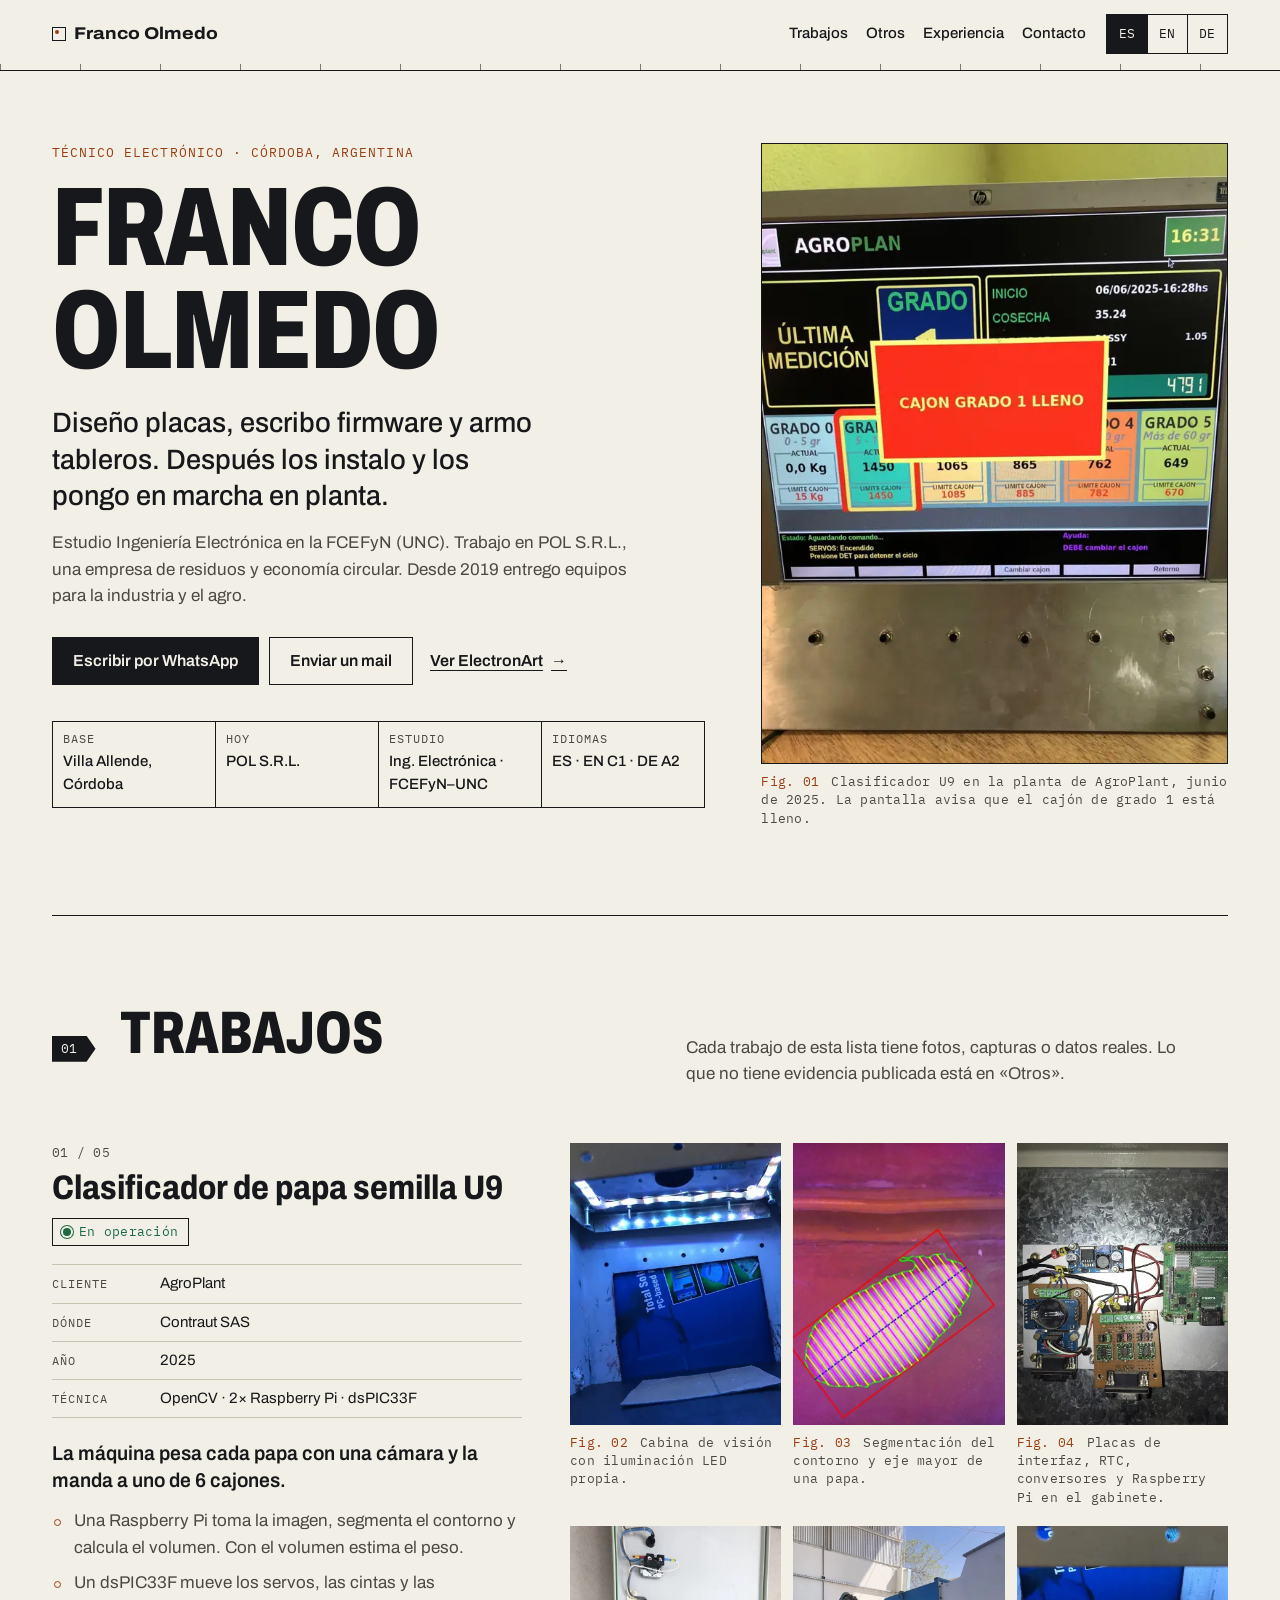
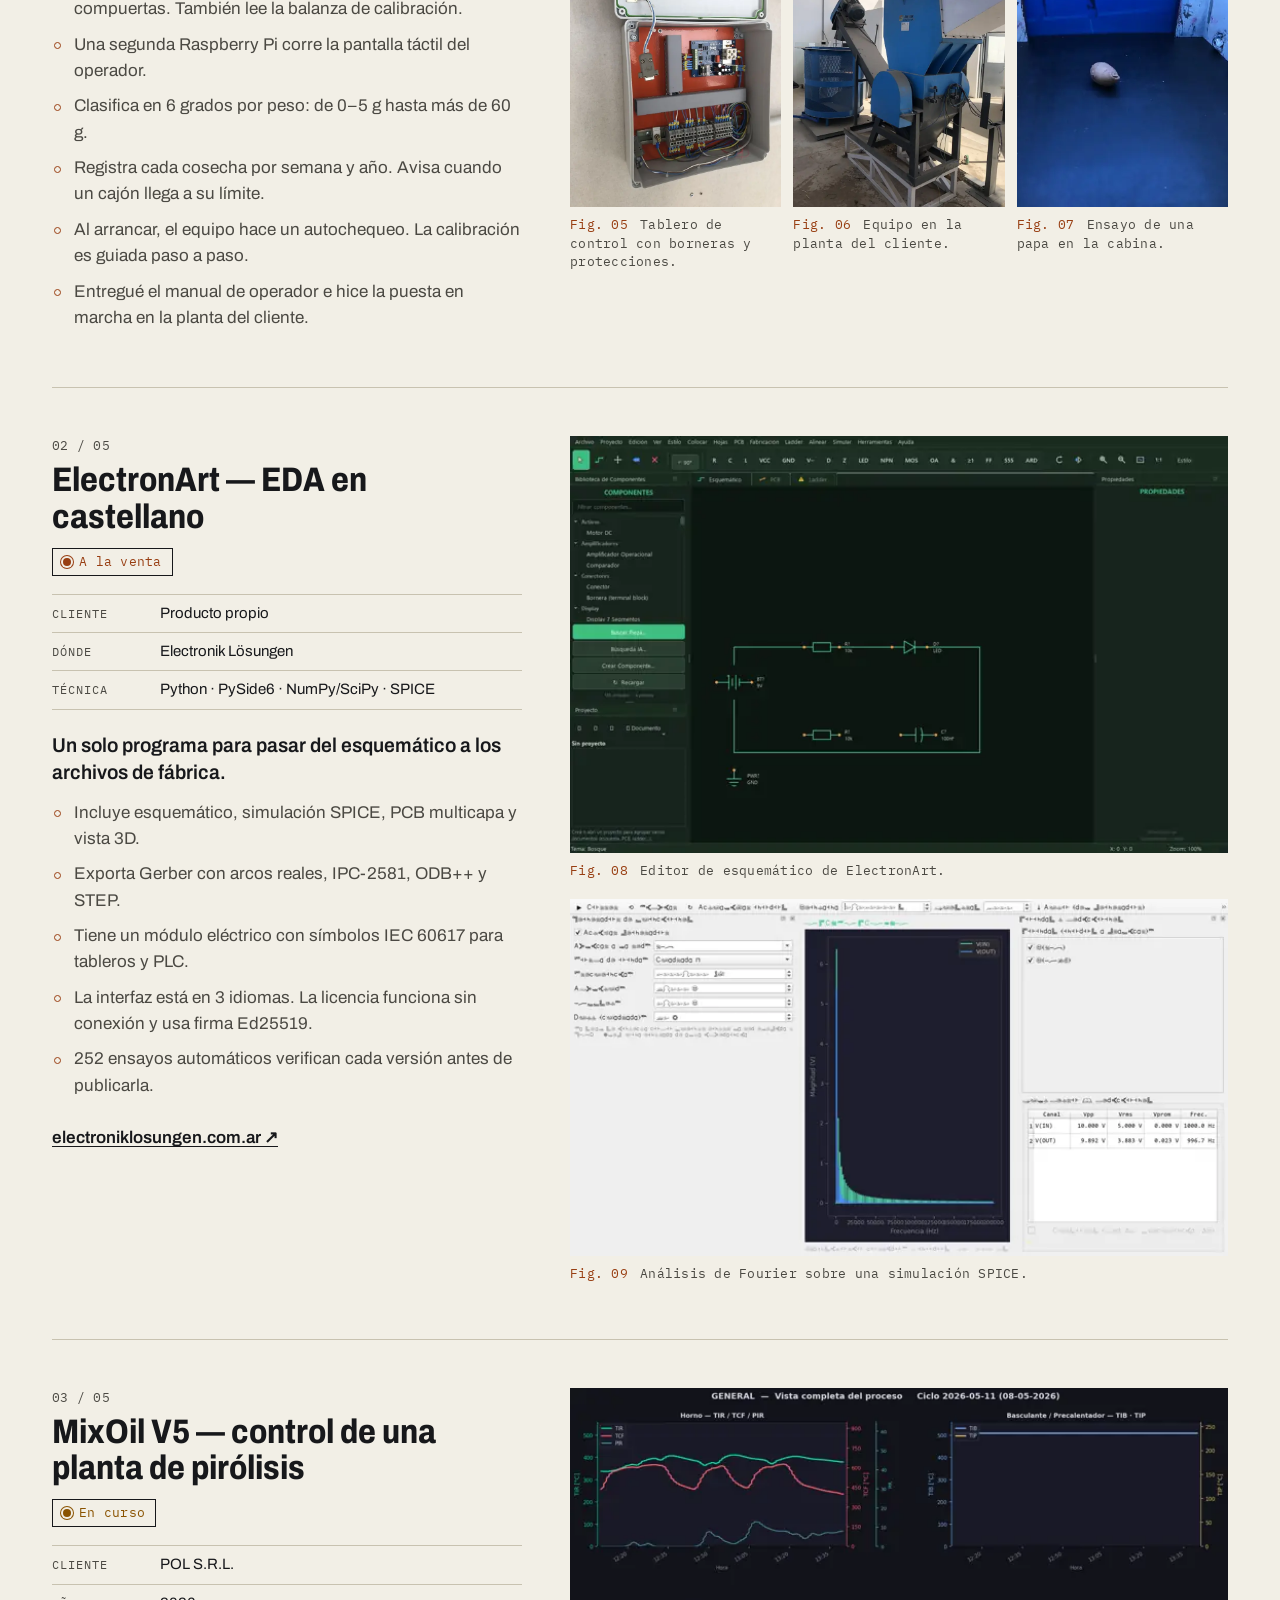
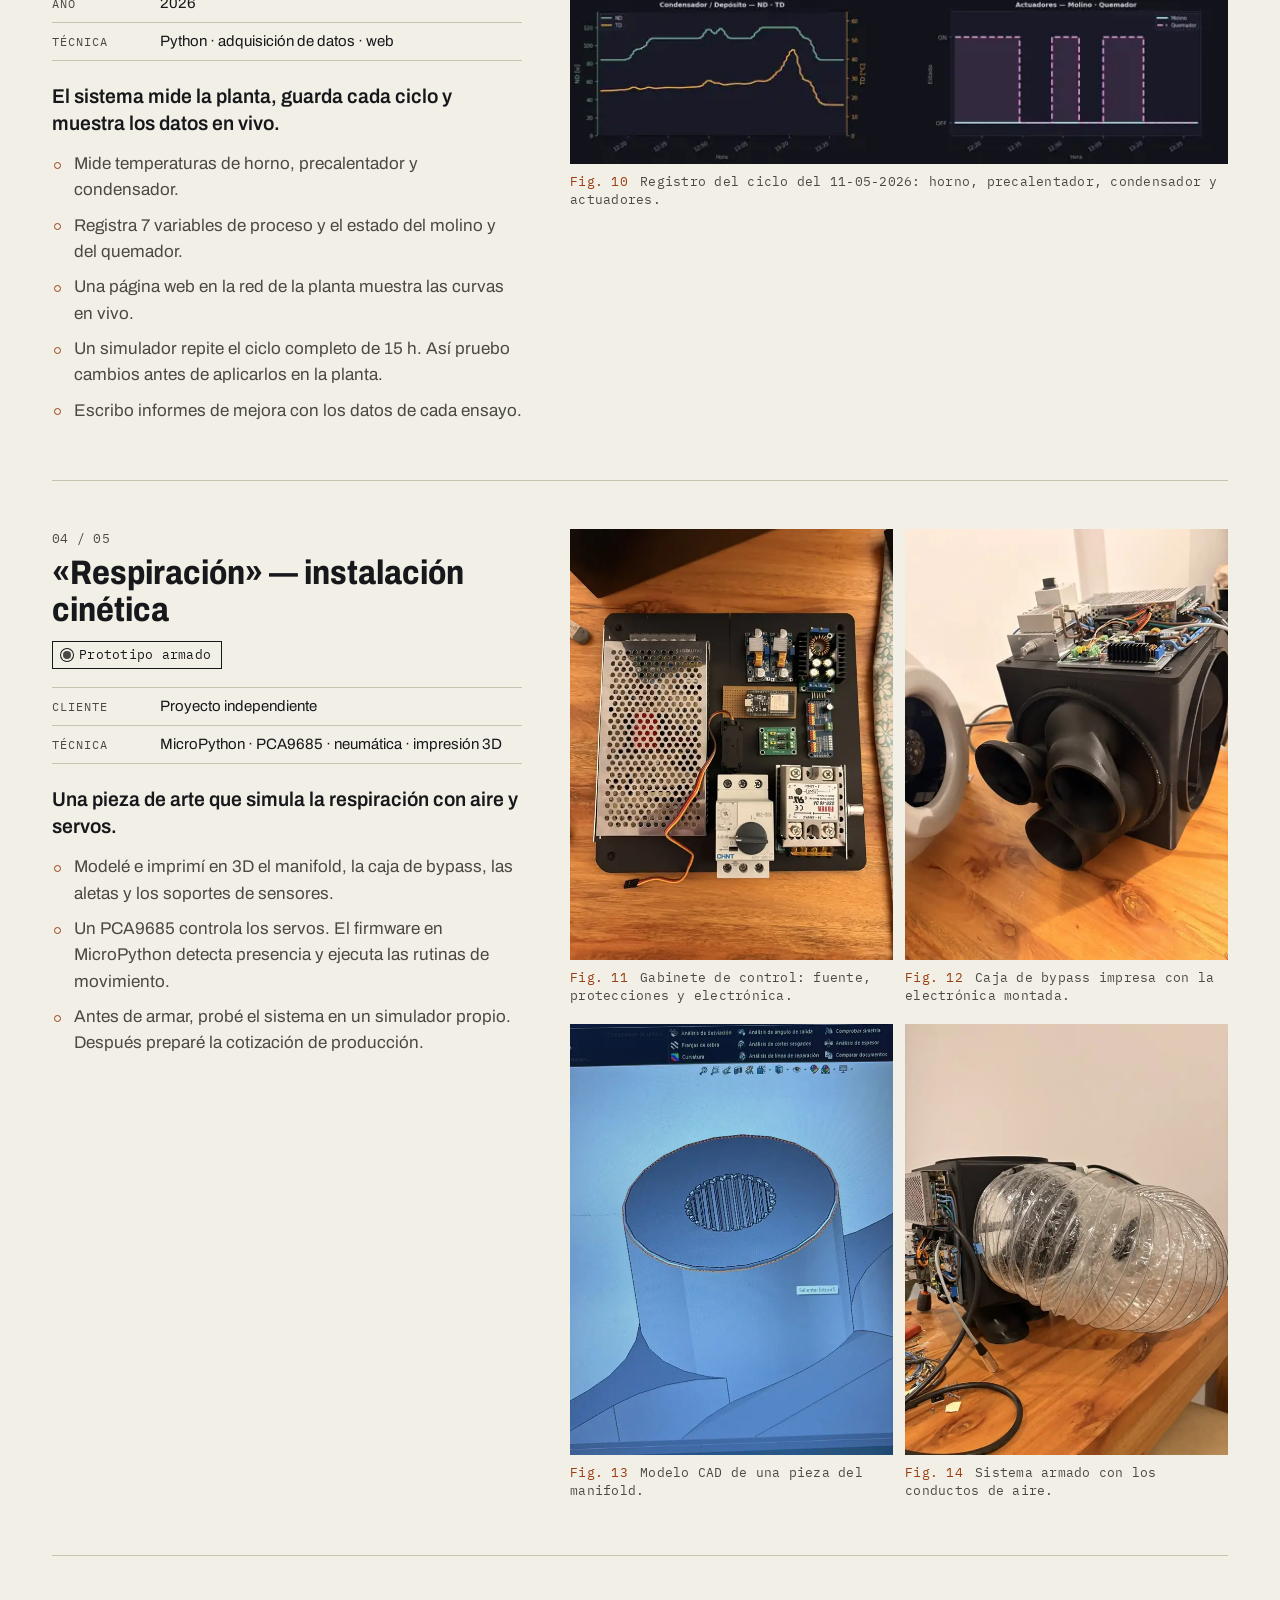
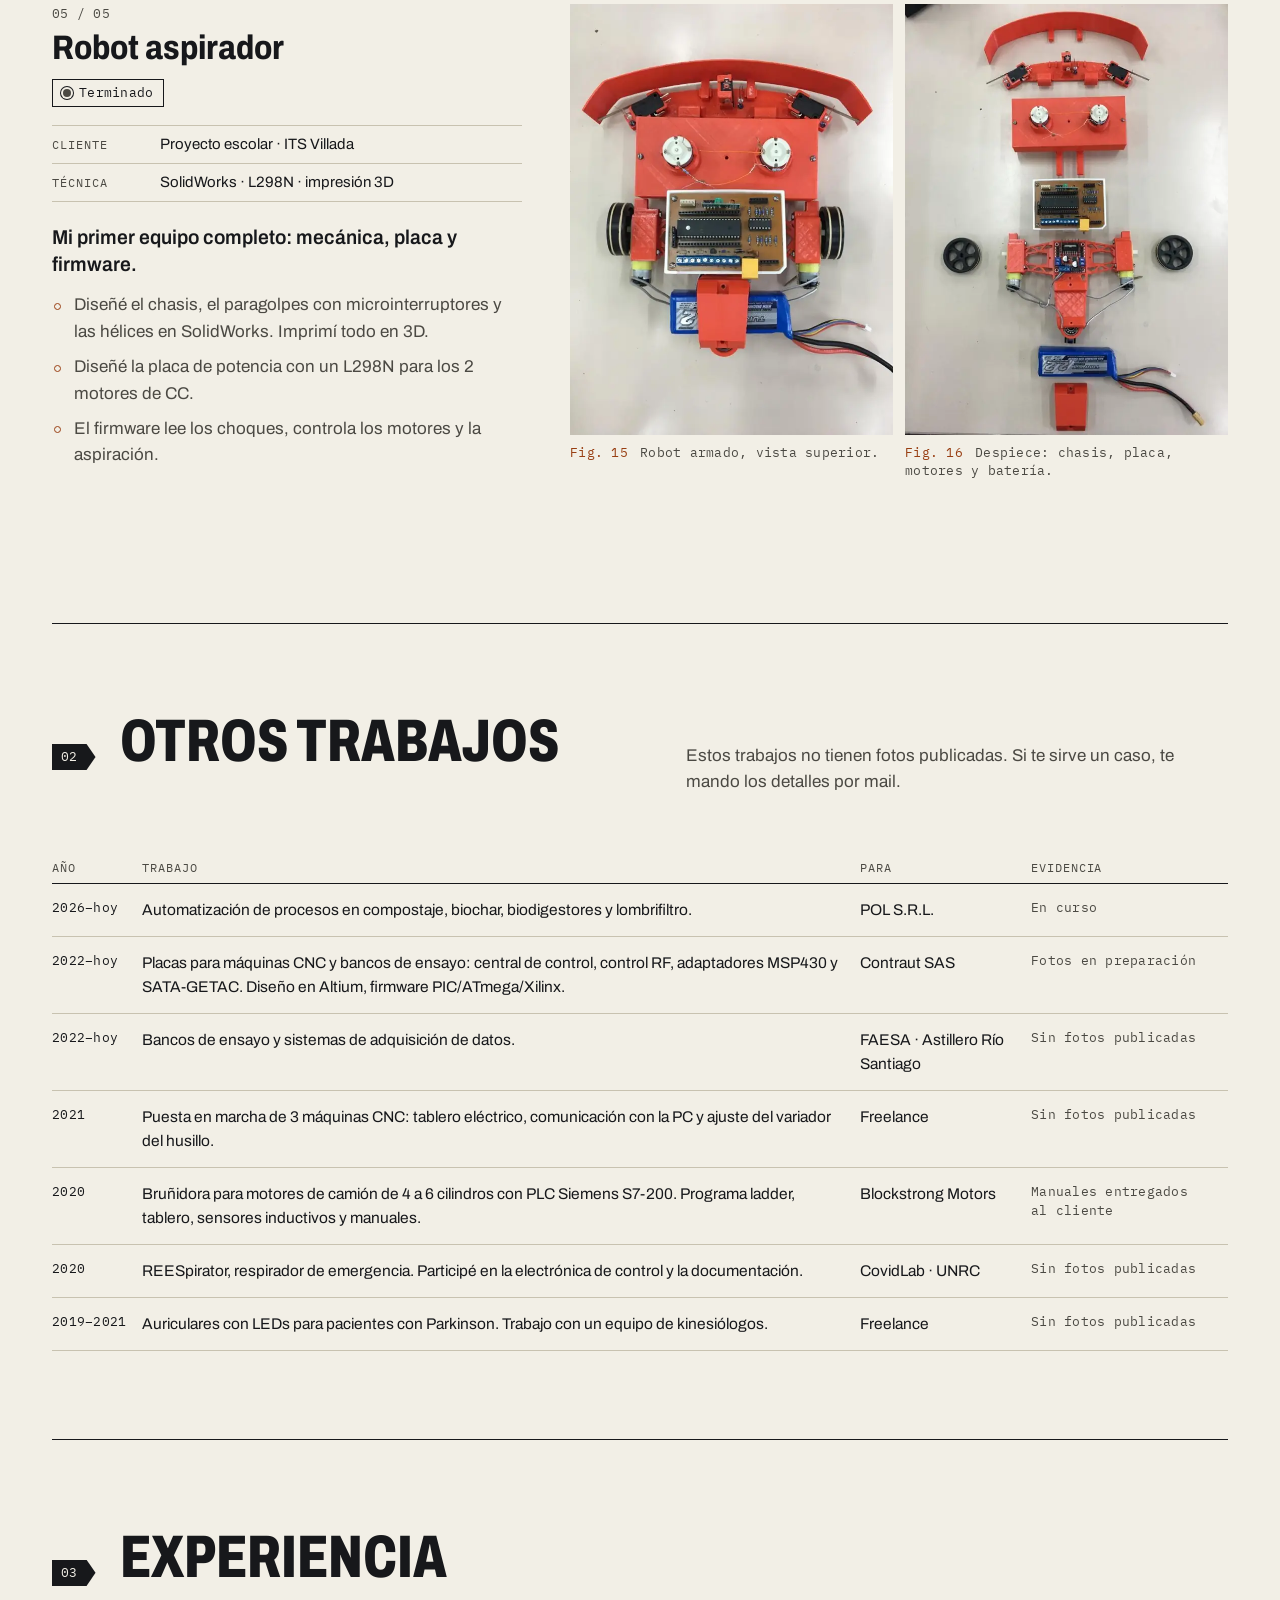
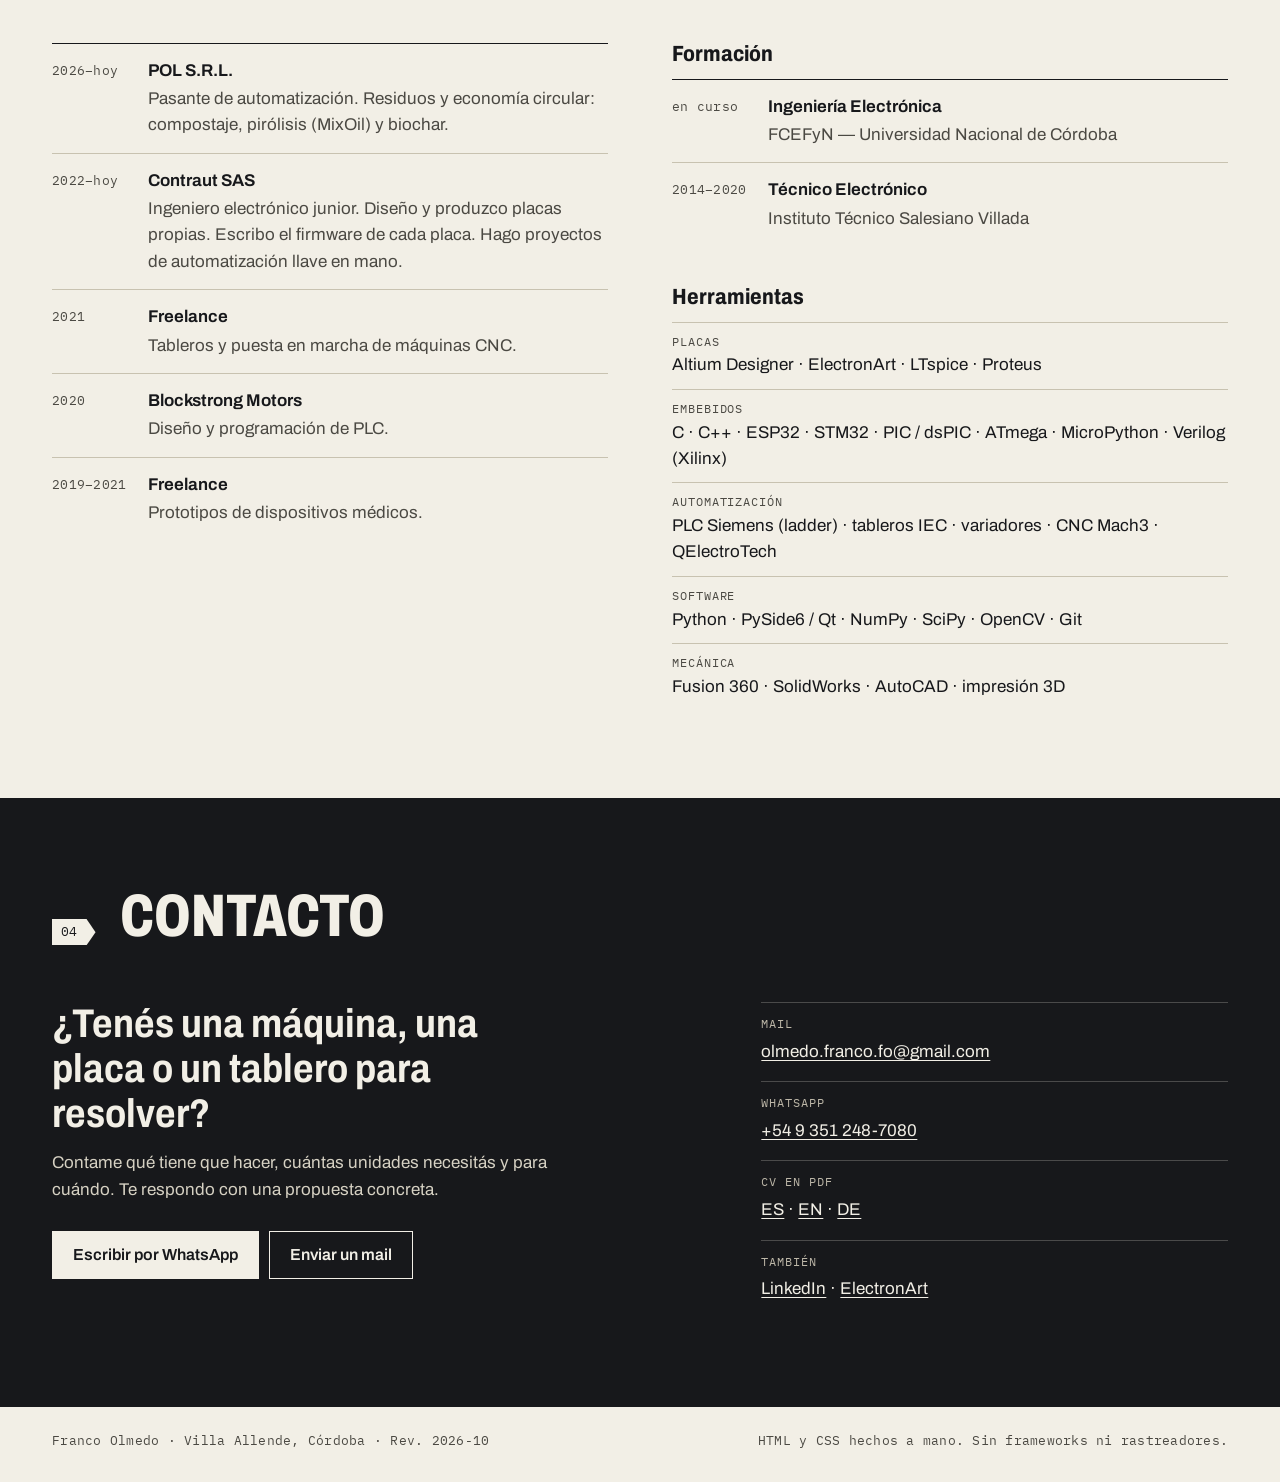
==== commit db2d039f: "Rediseño del portfolio: sitio estático ES/EN/DE, solo trabajos con evidencia - 3 páginas generadas p" ====
--- a/index.html
+++ b/index.html
@@ -1,1272 +1,194 @@
-<!DOCTYPE html>
+<!doctype html>
 <html lang="es">
 <head>
-<meta charset="UTF-8">
-<meta name="viewport" content="width=device-width, initial-scale=1.0">
-<title>Franco Olmedo — Electrónica & Sistemas Embebidos</title>
-<meta name="description" content="Portfolio de Franco Olmedo — Técnico Electrónico, estudiante de Ingeniería Electrónica (UTN FRC). PCB, sistemas embebidos, automatización industrial y software.">
-<meta property="og:title" content="Franco Olmedo — Electrónica & Sistemas Embebidos">
-<meta property="og:description" content="PCB multicapa, firmware embebido, automatización industrial y software de ingeniería. Del esquemático al producto funcionando.">
-<meta property="og:type" content="website">
+<meta charset="utf-8">
+<meta name="viewport" content="width=device-width, initial-scale=1">
+<title>Franco Olmedo — Técnico electrónico: placas, firmware y tableros</title>
+<meta name="description" content="Técnico electrónico en Córdoba. Diseño placas, firmware (ESP32, dsPIC, STM32) y tableros IEC. Clasificador de papa U9 en planta, control de pirólisis MixOil y ElectronArt, EDA en castellano.">
+<link rel="canonical" href="https://franco.electroniklosungen.com.ar/">
+<link rel="alternate" hreflang="es" href="https://franco.electroniklosungen.com.ar/">
+<link rel="alternate" hreflang="en" href="https://franco.electroniklosungen.com.ar/en/">
+<link rel="alternate" hreflang="de" href="https://franco.electroniklosungen.com.ar/de/">
+<link rel="alternate" hreflang="x-default" href="https://franco.electroniklosungen.com.ar/">
+<meta property="og:type" content="profile">
+<meta property="og:title" content="Franco Olmedo — Técnico electrónico: placas, firmware y tableros">
+<meta property="og:description" content="Técnico electrónico en Córdoba. Diseño placas, firmware (ESP32, dsPIC, STM32) y tableros IEC. Clasificador de papa U9 en planta, control de pirólisis MixOil y ElectronArt, EDA en castellano.">
 <meta property="og:url" content="https://franco.electroniklosungen.com.ar/">
-<meta property="og:image" content="https://franco.electroniklosungen.com.ar/assets/electronart_app.png">
-<meta name="theme-color" content="#120d0a">
-<link rel="icon" href="data:image/svg+xml,%3Csvg xmlns='http://www.w3.org/2000/svg' viewBox='0 0 64 64'%3E%3Crect width='64' height='64' rx='12' fill='%23120d0a'/%3E%3Cpath d='M14 20 H34 M14 20 V48 M14 33 H30' stroke='%23ffb454' stroke-width='6' fill='none' stroke-linecap='round'/%3E%3Ccircle cx='46' cy='44' r='6' fill='none' stroke='%23ff6b57' stroke-width='4'/%3E%3Cpath d='M46 20 V38' stroke='%23ff6b57' stroke-width='4' stroke-linecap='round'/%3E%3C/svg%3E">
-<link rel="preconnect" href="https://fonts.googleapis.com">
-<link rel="preconnect" href="https://fonts.gstatic.com" crossorigin>
-<link href="https://fonts.googleapis.com/css2?family=Inter:wght@300;400;500;600;700;800&family=JetBrains+Mono:wght@400;500;600&family=Fraunces:opsz,wght@9..144,400;9..144,500;9..144,600;9..144,700&display=swap" rel="stylesheet">
-<style>
-:root{
-  --bg:#120d0a; --bg2:#171009; --panel:#1d140d; --panel2:#241a10;
-  --line:#3a2a1d; --line2:#4e3a28;
-  --txt:#f0e4db; --txt2:#baa38f; --txt3:#89725c;
-  --acc:#ffb454; --acc2:#ff6b57; --accD:#6b3810;
-  --mono:'JetBrains Mono',monospace; --sans:'Inter',sans-serif; --serif:'Fraunces','Inter',serif;
-}
-*{margin:0;padding:0;box-sizing:border-box}
-html{scroll-behavior:smooth}
-body{background:var(--bg);color:var(--txt);font-family:var(--sans);line-height:1.6;overflow-x:hidden}
-::selection{background:var(--acc);color:#04120c}
+<meta property="og:locale" content="es_AR">
+<meta property="og:image" content="https://franco.electroniklosungen.com.ar/assets/img/og.jpg">
+<meta property="og:image:width" content="1200">
+<meta property="og:image:height" content="630">
+<meta property="og:image:alt" content="Clasificador U9 en la planta de AgroPlant, junio de 2025. La pantalla avisa que el cajón de grado 1 está lleno.">
+<meta name="twitter:card" content="summary_large_image">
+<meta name="theme-color" content="#f2efe6">
+<link rel="icon" href="favicon.svg" type="image/svg+xml">
+<link rel="preload" href="assets/fonts/archivo-latin-wdth-normal.woff2" as="font" type="font/woff2" crossorigin>
+<style>@font-face{font-family:Archivo;src:url(assets/fonts/archivo-latin-wdth-normal.woff2) format("woff2");font-weight:100 900;font-stretch:62% 125%;font-display:swap}
+@font-face{font-family:"Plex Mono";src:url(assets/fonts/ibm-plex-mono-latin-400-normal.woff2) format("woff2");font-weight:400;font-display:swap}
+:root{--paper:#f2efe6;--paper2:#e8e4d6;--ink:#17181b;--ink2:#4b4943;--rule:#c8c2b0;--cu:#983e12;--cu2:#f0a46b;--ok:#1b6a41;--run:#8a5300;
+--sans:Archivo,"Helvetica Neue",Arial,sans-serif;--mono:"Plex Mono",ui-monospace,Menlo,Consolas,monospace;color-scheme:light}
+*,*::before,*::after{box-sizing:border-box}
+html{-webkit-text-size-adjust:100%;scroll-padding-top:84px}
+body{margin:0;background:var(--paper);color:var(--ink);font:400 17px/1.55 var(--sans);font-stretch:100%}
+img{display:block;max-width:100%;height:auto}
+a{color:inherit;text-decoration-thickness:1px;text-underline-offset:3px}
+a:hover{color:var(--cu)}
+:focus-visible{outline:2px solid var(--cu);outline-offset:3px}
+h1,h2,h3,p,dl,dd,ul,ol,figure{margin:0}
+ul,ol{padding:0;list-style:none}
+.wrap{max-width:1240px;margin:0 auto;padding:0 16px}
+@media(min-width:760px){.wrap{padding:0 32px}}
+.skip{position:absolute;left:8px;top:-60px;background:var(--ink);color:var(--paper);padding:10px 14px;z-index:9}
+.skip:focus{top:8px}
+.mono,.kicker,.case-n,.meta dt,.tblock dt,figcaption,.status,.y,.tools dt,.ct-list dt,.foot,.ev,.net,.langs{font-family:var(--mono);font-size:13px;letter-spacing:.02em}
 
-/* grid backdrop */
-body::before{content:'';position:fixed;inset:0;z-index:0;pointer-events:none;
-  background-image:linear-gradient(var(--line) 1px,transparent 1px),linear-gradient(90deg,var(--line) 1px,transparent 1px);
-  background-size:56px 56px;opacity:.14}
-/* fine grain, paper/print feel */
-body::after{content:'';position:fixed;inset:0;z-index:0;pointer-events:none;opacity:.035;mix-blend-mode:overlay;
-  background-image:url("data:image/svg+xml,%3Csvg xmlns='http://www.w3.org/2000/svg' width='120' height='120'%3E%3Cfilter id='n'%3E%3CfeTurbulence type='fractalNoise' baseFrequency='0.9' numOctaves='2' stitchTiles='stitch'/%3E%3C/filter%3E%3Crect width='100%25' height='100%25' filter='url(%23n)'/%3E%3C/svg%3E")}
-main,nav,footer{position:relative;z-index:1}
+/* cabecera: hoja de plano con marcas de zona */
+.top{background:var(--paper);border-bottom:1px solid var(--ink);position:relative}
+.top::after{content:"";position:absolute;left:0;right:0;bottom:0;height:6px;pointer-events:none;
+ background:repeating-linear-gradient(90deg,var(--ink) 0 1px,transparent 1px 80px);opacity:.55}
+@media(min-width:760px){.top{position:sticky;top:0;z-index:5}}
+.top-in{display:flex;flex-wrap:wrap;align-items:center;gap:6px 20px;padding-top:12px;padding-bottom:14px}
+.brand{font-weight:750;font-stretch:112%;font-size:17px;text-decoration:none;display:flex;align-items:center;gap:8px;margin-right:auto;min-height:44px}
+.pin1{width:14px;height:14px;border:1.5px solid var(--ink);position:relative}
+.pin1::after{content:"";position:absolute;left:2px;top:2px;width:4px;height:4px;border-radius:50%;background:var(--cu)}
+.nav{display:flex;flex-wrap:wrap;gap:0 18px;order:3;width:100%}
+.nav a{display:inline-block;padding:8px 0;text-decoration:none;font-weight:500;font-size:15px}
+.nav a:hover{text-decoration:underline}
+@media(min-width:760px){.nav{order:0;width:auto}}
+.langs{display:flex;border:1px solid var(--ink)}
+.langs a{display:block;padding:9px 10px;text-decoration:none;min-width:40px;text-align:center}
+.langs li+li a{border-left:1px solid var(--ink)}
+.langs a[aria-current]{background:var(--ink);color:var(--paper)}
 
-.wrap{max-width:1120px;margin:0 auto;padding:0 28px}
-section{padding:112px 0}
-.mono{font-family:var(--mono)}
+/* portada */
+.hero{display:grid;gap:32px;padding-top:40px;padding-bottom:56px}
+@media(min-width:960px){.hero{grid-template-columns:minmax(0,7fr) minmax(0,5fr);gap:56px;padding-top:72px;padding-bottom:88px;align-items:start}}
+.kicker{color:var(--cu);text-transform:uppercase;letter-spacing:.08em}
+h1{font-size:clamp(46px,11vw,112px);line-height:.92;font-weight:800;font-stretch:72%;letter-spacing:-.01em;text-transform:uppercase;margin-top:14px}
+.lead{font-size:clamp(21px,2.6vw,28px);line-height:1.3;font-weight:500;font-stretch:96%;margin-top:22px;max-width:30ch}
+.sub{color:var(--ink2);margin-top:16px;max-width:58ch}
+.ctas{display:flex;flex-wrap:wrap;gap:10px;margin-top:28px}
+.btn{display:inline-flex;align-items:center;gap:8px;min-height:48px;padding:0 20px;font-weight:600;font-size:16px;text-decoration:none;border:1.5px solid var(--ink)}
+.btn-1{background:var(--ink);color:var(--paper)}
+.btn-1:hover{background:var(--cu);border-color:var(--cu);color:#fff}
+.btn-2:hover{background:var(--ink);color:var(--paper)}
+.btn-3{border-color:transparent;padding:0 6px;text-decoration:underline;text-underline-offset:4px}
+@media(max-width:420px){.hero .btn-1,.hero .btn-2{flex:1 1 100%;justify-content:center}}
+.tblock{display:grid;grid-template-columns:repeat(auto-fill,minmax(140px,1fr));margin-top:36px;border-top:1px solid var(--ink);border-left:1px solid var(--ink)}
+.tblock div{border-right:1px solid var(--ink);border-bottom:1px solid var(--ink);padding:8px 10px 10px}
+.tblock dt,.meta dt,.tools dt,.ct-list dt{color:var(--ink2);text-transform:uppercase;font-size:11.5px;letter-spacing:.08em}
+.tblock dd{font-size:15px;font-weight:500;margin-top:2px}
 
-/* ---------- NAV ---------- */
-nav{position:fixed;top:0;left:0;right:0;z-index:50;background:rgba(10,14,20,.82);backdrop-filter:blur(12px);border-bottom:1px solid var(--line)}
-.nav-in{display:flex;align-items:center;justify-content:space-between;height:64px}
-.logo{font-family:var(--mono);font-weight:600;font-size:15px;color:var(--txt);text-decoration:none;letter-spacing:.5px}
-.logo b{color:var(--acc)}
-.nav-links{display:flex;gap:26px;align-items:center}
-.nav-links a{color:var(--txt2);text-decoration:none;font-size:13.5px;font-weight:500;transition:color .2s}
-.nav-links a:hover{color:var(--acc)}
-.lang-sw{display:flex;border:1px solid var(--line2);border-radius:6px;overflow:hidden}
-.lang-sw button{background:transparent;border:0;color:var(--txt3);font-family:var(--mono);font-size:12px;font-weight:600;padding:6px 12px;cursor:pointer;transition:.2s}
-.lang-sw button.on{background:var(--acc);color:#04120c}
-@media(max-width:820px){.nav-links a{display:none}}
+/* figuras */
+.fig a{display:block;background:var(--paper2)}
+figcaption{color:var(--ink2);margin-top:8px;font-size:12.5px;line-height:1.45}
+.ref{color:var(--cu);margin-right:4px}
+.hero-fig{max-width:460px}
+@media(min-width:960px){.hero-fig{max-width:none}}
+.hero-fig img{width:100%;border:1px solid var(--ink)}
 
-/* ---------- HERO ---------- */
-.hero{min-height:100vh;display:flex;align-items:center;position:relative;padding-top:64px}
-.hero-tag{font-family:var(--mono);color:var(--acc);font-size:14px;letter-spacing:1px;margin-bottom:18px}
-.hero h1{font-family:var(--serif);font-size:clamp(40px,7vw,78px);font-weight:600;line-height:1.05;letter-spacing:-1px}
-.hero h1 span{color:var(--acc)}
-.hero-sub{margin-top:22px;max-width:640px;color:var(--txt2);font-size:17.5px}
-.hero-cta{margin-top:38px;display:flex;gap:14px;flex-wrap:wrap}
-.btn{display:inline-block;padding:13px 24px 13px 26px;font-weight:600;font-size:13.5px;letter-spacing:.2px;text-decoration:none;transition:border-color .2s,color .2s,box-shadow .2s;border:1px solid transparent;cursor:pointer;border-radius:3px;clip-path:polygon(0 0,calc(100% - 11px) 0,100% 11px,100% 100%,0 100%)}
-.btn-p{background:var(--acc);color:#04120c}
-.btn-p:hover{box-shadow:0 4px 0 0 var(--accD),0 6px 18px rgba(0,0,0,.35)}
-.btn-o{border-color:var(--line2);color:var(--txt);background:rgba(255,255,255,.015)}
-.btn-o:hover{border-color:var(--acc);color:var(--acc)}
-.hero-stats{margin-top:64px;display:flex;gap:0;border:1px solid var(--line);border-radius:12px;overflow:hidden;max-width:640px;background:rgba(17,25,38,.6)}
-.stat{flex:1;min-width:0;padding:22px 10px;text-align:center;border-right:1px solid var(--line)}
-.stat:last-child{border-right:0}
-.stat b{display:block;font-family:var(--mono);font-size:28px;color:var(--acc);font-weight:600}
-.stat i{font-style:normal;font-size:12px;color:var(--txt3);letter-spacing:.5px;text-transform:uppercase}
-@media(max-width:600px){
-  .hero-stats{display:grid;grid-template-columns:repeat(2,1fr);max-width:100%}
-  .stat{border-right:1px solid var(--line);border-bottom:1px solid var(--line);padding:18px 8px}
-  .stat:nth-child(2n){border-right:0}
-  .stat:nth-last-child(-n+2){border-bottom:0}
-  .stat b{font-size:22px}
-  .stat i{font-size:10.5px}
-}
-@media(max-width:380px){.hero-tag{font-size:12.5px;letter-spacing:.4px}}
-.hero-status{display:inline-flex;align-items:center;gap:9px;margin-top:22px;font-family:var(--mono);font-size:12.5px;color:var(--txt2);border:1px solid var(--line2);padding:7px 14px 7px 12px;border-radius:20px;background:rgba(61,220,151,.04)}
-.hero-status .pulse{width:7px;height:7px;flex-shrink:0;border-radius:50%;background:var(--acc);position:relative}
-.hero-status .pulse::after{content:'';position:absolute;inset:-4px;border-radius:50%;border:1px solid var(--acc);animation:pulse 2s ease-out infinite}
-@keyframes pulse{0%{transform:scale(.6);opacity:.9}100%{transform:scale(2);opacity:0}}
-/* circuit svg */
-.circuit{position:absolute;right:-40px;top:50%;transform:translateY(calc(-50% + var(--parallax,0px)));width:46%;max-width:560px;opacity:.85;pointer-events:none}
-@media(max-width:960px){.circuit{display:none}}
-.tr{fill:none;stroke:var(--line2);stroke-width:2}
-.tr.glow{stroke:var(--acc);stroke-width:2.2}
-.tr.glow.b{stroke:var(--acc2)}
-.tr.glow.c{stroke:var(--acc)}
-.pad{fill:var(--panel2);stroke:var(--line2);stroke-width:1.6}
-.pad.hot{stroke:var(--acc);animation:blink 2.4s ease-in-out infinite}
-@keyframes blink{0%,100%{fill:var(--panel2)}50%{fill:var(--accD)}}
-.circuit .pulse-dot{filter:blur(.2px)}
+/* secciones */
+.sec{--g:16px;padding-top:56px;padding-bottom:56px;background:linear-gradient(var(--ink),var(--ink)) no-repeat center top/calc(100% - 2*var(--g)) 1px}
+@media(min-width:760px){.sec{--g:32px}}
+@media(min-width:960px){.sec{padding-top:88px;padding-bottom:88px}}
+.sec-h{display:grid;gap:10px;margin-bottom:36px}
+@media(min-width:960px){.sec-h{grid-template-columns:auto minmax(0,1fr) minmax(0,1fr);align-items:baseline;gap:24px;margin-bottom:56px}}
+.net{display:inline-block;justify-self:start;background:var(--ink);color:var(--paper);padding:3px 18px 3px 9px;
+ clip-path:polygon(0 0,calc(100% - 9px) 0,100% 50%,calc(100% - 9px) 100%,0 100%)}
+h2{font-size:clamp(34px,6vw,60px);line-height:1;font-weight:800;font-stretch:72%;text-transform:uppercase}
+.sec-sub{color:var(--ink2);max-width:52ch}
 
-/* ---------- SECTION HEADERS ---------- */
-.sh{margin-bottom:60px}
-.sh .num{font-family:var(--mono);color:var(--acc);font-size:12.5px;letter-spacing:2px;display:flex;align-items:center;gap:10px}
-.sh .num::before{content:'';width:9px;height:9px;flex-shrink:0;border-radius:50%;border:1.4px solid var(--acc);position:relative;background:
-    radial-gradient(circle,var(--acc) 1.4px,transparent 1.6px)}
-.sh .num::after{content:'';flex:0 0 46px;height:1px;background:linear-gradient(90deg,var(--line2),transparent)}
-.sh h2{font-family:var(--serif);font-size:clamp(28px,4vw,42px);font-weight:600;letter-spacing:-.5px;margin-top:10px}
-.sh p{color:var(--txt2);margin-top:10px;max-width:620px}
+/* casos */
+.case{display:grid;gap:24px;padding:32px 0 40px;border-top:1px solid var(--rule)}
+.case:first-of-type{border-top:0;padding-top:0}
+@media(min-width:960px){.case{grid-template-columns:minmax(0,5fr) minmax(0,7fr);gap:48px;padding:48px 0 56px}.case-txt{position:sticky;top:96px;align-self:start}}
+.case-n{color:var(--ink2)}
+h3{font-size:clamp(25px,3.2vw,34px);line-height:1.08;font-weight:750;font-stretch:85%;margin-top:6px}
+.status{display:inline-flex;align-items:center;gap:8px;margin-top:12px;border:1px solid var(--ink);padding:3px 10px}
+.led{width:8px;height:8px;border-radius:50%;background:var(--ink2);box-shadow:0 0 0 2px var(--paper),0 0 0 3px currentColor}
+.st_op .led{background:var(--ok)}.st_op{color:var(--ok)}
+.st_run .led{background:var(--run)}.st_run{color:var(--run)}
+.st_sale .led{background:var(--cu)}.st_sale{color:var(--cu)}
+.meta{margin-top:18px;border-top:1px solid var(--rule)}
+.meta div{display:grid;grid-template-columns:96px minmax(0,1fr);gap:12px;padding:7px 0;border-bottom:1px solid var(--rule)}
+.meta dt{padding-top:3px}
+.meta dd{font-size:15px}
+.case-lead{font-size:20px;line-height:1.35;font-weight:600;font-stretch:95%;margin-top:22px}
+.pts{margin-top:14px}
+.pts li{position:relative;padding-left:22px;margin-top:9px;color:var(--ink2)}
+.pts li::before{content:"";position:absolute;left:2px;top:.62em;width:7px;height:7px;border:1.5px solid var(--cu);border-radius:50%}
+.ext{display:inline-block;margin-top:20px;font-weight:600;padding:6px 0}
+.case-figs{display:grid;grid-template-columns:1fr 1fr;gap:20px 12px;align-content:start}
+.case-figs .fig img{width:100%;aspect-ratio:3/4;object-fit:cover}
+.case-figs .fig.w{grid-column:1/-1}
+.case-figs .fig.w img{aspect-ratio:auto}
+.case-figs.one{grid-template-columns:1fr}
+@media(min-width:960px){.case-figs.c3{grid-template-columns:repeat(3,1fr)}}
 
-/* ---------- ABOUT ---------- */
-.about-g{display:grid;grid-template-columns:1.4fr 1fr;gap:48px;align-items:start}
-.about-g p{color:var(--txt2);margin-bottom:16px;font-size:16px}
-.about-facts{border:1px solid var(--line);border-radius:8px;background:var(--panel);padding:26px}
-.fact{display:flex;justify-content:space-between;padding:11px 0;border-bottom:1px dashed var(--line2);font-size:13.5px}
-.fact:last-child{border-bottom:0}
-.fact span{color:var(--txt3)}
-.fact b{font-family:var(--mono);font-weight:500;color:var(--txt)}
-@media(max-width:820px){.about-g{grid-template-columns:1fr}}
-
-/* ---------- TIMELINE ---------- */
-.tl{position:relative;margin-left:8px;padding-left:34px;border-left:2px solid var(--line2)}
-.tl-item{position:relative;padding-bottom:44px}
-.tl-item:last-child{padding-bottom:0}
-.tl-item::before{content:'';position:absolute;left:-38px;top:5px;width:10px;height:10px;background:var(--bg);border:2px solid var(--acc);transform:rotate(45deg)}
-.tl-item::after{content:'';position:absolute;left:-27px;top:9px;width:14px;height:1px;background:var(--line2)}
-.tl-date{font-family:var(--mono);font-size:12.5px;color:var(--acc);letter-spacing:.5px}
-.tl-item h3{font-family:var(--serif);font-weight:600;font-size:20px;margin-top:6px}
-.tl-item h4{font-size:13.5px;color:var(--txt3);font-weight:500;margin-top:2px}
-.tl-item p{color:var(--txt2);font-size:14.5px;margin-top:10px;max-width:700px}
-.chips{margin-top:12px;display:flex;flex-wrap:wrap;gap:7px}
-.chip{font-family:var(--mono);font-size:11px;color:var(--acc2);background:rgba(56,189,248,.06);border:1px solid rgba(56,189,248,.22);border-radius:2px;padding:3px 8px;position:relative;letter-spacing:.2px}
-.chip::before{content:'▪';color:var(--acc2);margin-right:5px;font-size:8px;opacity:.7}
-
-/* ---------- PROJECTS ---------- */
-.pgrid{display:grid;grid-template-columns:repeat(2,1fr);gap:26px}
-@media(max-width:820px){.pgrid{grid-template-columns:1fr}}
-.pcard{border:1px solid var(--line);border-radius:8px;overflow:hidden;transition:border-color .25s,box-shadow .25s;display:flex;flex-direction:column;position:relative;
-  background:
-    radial-gradient(circle at calc(100% - 15px) 15px, var(--line2) 1.5px, transparent 1.7px),
-    radial-gradient(circle at 15px calc(100% - 15px), var(--line2) 1.5px, transparent 1.7px),
-    var(--panel)}
-.pcard::after{content:'';position:absolute;top:-1px;left:-1px;width:18px;height:18px;border-top:2px solid var(--line2);border-left:2px solid var(--line2);opacity:0;transition:opacity .25s}
-.pcard:hover{border-color:var(--acc);box-shadow:0 14px 32px rgba(0,0,0,.4)}
-.pcard:hover::after{opacity:1;border-color:var(--acc)}
-.pcard-ea { border-radius: 0; clip-path: polygon(0 0, calc(100% - 12px) 0, 100% 12px, 100% 100%, 0 100%); border-color: #3A404F; }
-.pcard-ea:hover { border-color: #C9A227; }
-.pcard-ea .pimg .cat { font-family: 'Bahnschrift', var(--sans); border-radius: 0; color: #C9A227; border-color: #C9A227; background: #0C0E12; }
-.ea-link { display: inline-block; margin-top: 15px; color: #C9A227; font-family: 'Bahnschrift', var(--sans); text-decoration: none; border: 1px solid #3A404F; padding: 6px 12px; clip-path: polygon(0 0, calc(100% - 8px) 0, 100% 8px, 100% 100%, 0 100%); transition: .2s; }
-.ea-link:hover { border-color: #C9A227; background: rgba(201,162,39,0.07); }
-.pcard.wide{grid-column:1/-1}
-.pimg{position:relative;background:#060a10;border-bottom:1px solid var(--line);overflow:hidden}
-.pimg img{width:100%;height:280px;object-fit:cover;object-position:top;display:block;transition:transform .5s}
-.pcard.wide .pimg img{height:380px;object-fit:cover}
-.pcard.tall .pimg img{height:400px}
-@media(max-width:820px){.pcard.tall .pimg img{height:280px}}
-.pcard:hover .pimg img{transform:scale(1.025)}
-.pimg .cat{position:absolute;top:14px;left:14px;font-family:var(--mono);font-size:10.5px;font-weight:600;letter-spacing:1.5px;background:rgba(10,14,20,.9);border:1px solid var(--acc);color:var(--acc);padding:4px 9px;border-radius:2px;text-transform:uppercase}
-.pimg[data-gal]{cursor:zoom-in}
-.pimg .gcount{position:absolute;bottom:14px;right:14px;font-family:var(--mono);font-size:11px;font-weight:600;letter-spacing:.5px;background:rgba(10,14,20,.85);border:1px solid var(--line2);color:var(--txt);padding:5px 10px;border-radius:2px;display:flex;align-items:center;gap:6px;transition:border-color .2s,color .2s}
-.pimg .gcount::before{content:'⛶';font-size:12px}
-.pimg[data-gal]:hover .gcount{border-color:var(--acc);color:var(--acc)}
-
-/* ---------- LIGHTBOX ---------- */
-.lb{position:fixed;inset:0;z-index:200;background:rgba(6,9,14,.96);display:none;align-items:center;justify-content:center;touch-action:none}
-.lb.open{display:flex}
-.lb-stage{position:relative;width:100%;height:100%;overflow:hidden;display:flex;align-items:center;justify-content:center;cursor:grab}
-.lb-stage.grabbing{cursor:grabbing}
-.lb-stage img{max-width:88vw;max-height:82vh;user-select:none;-webkit-user-drag:none;will-change:transform;transition:transform .06s linear}
-.lb-top{position:absolute;top:0;left:0;right:0;display:flex;justify-content:space-between;align-items:center;padding:18px 24px;font-family:var(--mono);color:var(--txt2);font-size:12.5px;z-index:2;pointer-events:none}
-.lb-top span{background:rgba(10,14,20,.7);border:1px solid var(--line2);padding:5px 11px;border-radius:2px;pointer-events:auto}
-.lb-x{background:rgba(10,14,20,.7);border:1px solid var(--line2);color:var(--txt);width:38px;height:38px;border-radius:2px;cursor:pointer;font-size:18px;pointer-events:auto;transition:border-color .2s,color .2s}
-.lb-x:hover{border-color:var(--acc);color:var(--acc)}
-.lb-nav{position:absolute;top:50%;transform:translateY(-50%);background:rgba(10,14,20,.7);border:1px solid var(--line2);color:var(--txt);width:44px;height:44px;border-radius:2px;cursor:pointer;font-size:20px;z-index:2;transition:border-color .2s,color .2s}
-.lb-nav:hover{border-color:var(--acc);color:var(--acc)}
-.lb-prev{left:18px}.lb-next{right:18px}
-.lb-hint{position:absolute;bottom:16px;left:50%;transform:translateX(-50%);font-family:var(--mono);font-size:11px;color:var(--txt3);background:rgba(10,14,20,.7);border:1px solid var(--line2);padding:5px 11px;border-radius:2px;pointer-events:none}
-@media(max-width:700px){.lb-nav{width:38px;height:38px;font-size:16px}.lb-hint{display:none}}
-.pbody{padding:24px 26px 26px;display:flex;flex-direction:column;flex:1}
-.pbody h3{font-family:var(--serif);font-size:21px;font-weight:600;letter-spacing:-.2px}
-.pbody .role{font-family:var(--mono);font-size:12px;color:var(--txt3);margin-top:4px}
-.pbody p{color:var(--txt2);font-size:14.5px;margin-top:12px;flex:1}
-.pmore{margin-top:14px;border-top:1px dashed var(--line2);padding-top:14px;display:none}
-.pmore ul{list-style:none}
-.pmore li{color:var(--txt2);font-size:13.5px;padding:4px 0 4px 18px;position:relative}
-.pmore li::before{content:'▸';position:absolute;left:0;color:var(--acc)}
-.pcard.open .pmore{display:block}
-.ptoggle{margin-top:16px;background:none;border:0;color:var(--acc);font-family:var(--mono);font-size:12.5px;font-weight:600;cursor:pointer;text-align:left;padding:0}
-.ptoggle:hover{text-decoration:underline}
-
-/* ---------- EXTRAS ---------- */
-.egrid{display:grid;grid-template-columns:repeat(4,1fr);gap:16px}
-@media(max-width:900px){.egrid{grid-template-columns:repeat(3,1fr)}}
-@media(max-width:600px){.egrid{grid-template-columns:repeat(2,1fr)}}
-.etile{position:relative;aspect-ratio:4/3;border:1px solid var(--line);border-radius:6px;overflow:hidden;background:#060a10;cursor:zoom-in}
-.etile img{width:100%;height:100%;object-fit:cover;display:block;transition:transform .4s}
-.etile:hover img{transform:scale(1.06)}
-.etile:hover{border-color:var(--acc)}
-.etile .ecap{position:absolute;left:0;right:0;bottom:0;padding:8px 10px 7px;font-family:var(--mono);font-size:11px;color:var(--txt);background:linear-gradient(0deg,rgba(6,10,16,.92),transparent);letter-spacing:.2px}
-.extras-empty{border:1px dashed var(--line2);border-radius:8px;padding:34px;text-align:center;color:var(--txt3);font-family:var(--mono);font-size:13px}
-
-/* ---------- SKILLS ---------- */
-.sgrid{display:grid;grid-template-columns:repeat(3,1fr);gap:22px}
-@media(max-width:900px){.sgrid{grid-template-columns:repeat(2,1fr)}}
-@media(max-width:600px){.sgrid{grid-template-columns:1fr}}
-.scard{border:1px solid var(--line);border-radius:8px;background:var(--panel);padding:24px;transition:border-color .25s}
-.scard:hover{border-color:var(--line2)}
-.scard h3{font-size:14px;letter-spacing:.3px;display:flex;align-items:center;gap:10px;text-transform:uppercase;color:var(--txt2)}
-.scard h3 .dot{width:7px;height:7px;background:var(--acc);display:inline-block;transform:rotate(45deg)}
-.scard ul{list-style:none;margin-top:14px}
-.scard li{font-size:13.5px;color:var(--txt2);padding:8px 0;border-bottom:1px dashed var(--line);display:flex;justify-content:space-between;align-items:center;gap:12px}
-.scard li:last-child{border-bottom:0}
-.lvl{font-family:var(--mono);font-size:10.5px;color:var(--txt3);flex-shrink:0}
-.lvl.meter{display:inline-flex;gap:3px;align-items:center}
-.lvl.meter .seg{width:11px;height:4px;background:var(--line2);border-radius:0}
-.lvl.meter .seg.on{background:var(--acc)}
-.lvl.badge-lvl{border:1px solid rgba(56,189,248,.3);color:var(--acc2);background:rgba(56,189,248,.06);padding:1px 7px;border-radius:2px;font-size:10px;letter-spacing:.4px}
-
-/* ---------- EDU ---------- */
-.edu-g{display:grid;grid-template-columns:1fr 1fr;gap:26px}
-@media(max-width:820px){.edu-g{grid-template-columns:1fr}}
-.ecard{border:1px solid var(--line);border-radius:8px;background:var(--panel);padding:28px;transition:border-color .25s}
-.ecard:hover{border-color:var(--line2)}
-.ecard .tl-date{display:block;margin-bottom:8px}
-.ecard h3{font-family:var(--serif);font-weight:600;font-size:19px}
-.ecard h4{color:var(--acc);font-size:13.5px;font-weight:600;margin-top:4px}
-.ecard p{color:var(--txt2);font-size:14px;margin-top:10px}
-
-/* ---------- CONTACT ---------- */
-.contact-wrap {
-  display: grid;
-  grid-template-columns: 1fr 1fr;
-  gap: 40px;
-  background: var(--panel);
-  border: 1px solid var(--line);
-  border-radius: 8px;
-  overflow: hidden;
-}
-@media(max-width:820px) {
-  .contact-wrap { grid-template-columns: 1fr; }
-}
-.contact-info {
-  background: linear-gradient(140deg,var(--panel) 0%,var(--accD) 160%);
-  padding: 56px 48px;
-}
-.contact-info h2{font-family:var(--serif);font-weight:600;font-size:clamp(26px,4vw,38px);letter-spacing:-.5px}
-.contact-info p{color:var(--txt2);margin:14px 0 30px}
-.cinfo-links{display:flex;flex-direction:column;gap:16px;font-family:var(--mono);font-size:14px}
-.cinfo-links a,.cinfo-links span{color:var(--txt);text-decoration:none; display:flex; align-items:center; gap:12px}
-.cinfo-links a:hover{color:var(--acc)}
-.cinfo-links i{font-style:normal;color:var(--acc);width:24px;text-align:center}
-
-.contact-form {
-  padding: 56px 48px;
-  display: flex;
-  flex-direction: column;
-  gap: 16px;
-}
-.contact-form input, .contact-form textarea {
-  width: 100%;
-  background: var(--bg);
-  border: 1px solid var(--line2);
-  color: var(--txt);
-  padding: 12px 16px;
-  border-radius: 3px;
-  font-family: var(--sans);
-  font-size: 14.5px;
-  transition: .2s;
-}
-.contact-form input:focus, .contact-form textarea:focus {
-  outline: none;
-  border-color: var(--acc);
-}
-.contact-form textarea {
-  resize: vertical;
-  min-height: 120px;
+/* tabla tipo BOM */
+.bom{width:100%;border-collapse:collapse;font-size:15.5px}
+.bom th{text-align:left;font:400 11.5px var(--mono);letter-spacing:.08em;text-transform:uppercase;color:var(--ink2);padding:8px 12px 8px 0;border-bottom:1px solid var(--ink)}
+.bom td{padding:14px 16px 14px 0;border-bottom:1px solid var(--rule);vertical-align:top}
+.bom .y{white-space:nowrap}
+.bom .ev{color:var(--ink2);font-size:12.5px}
+@media(max-width:699px){
+ .bom thead{position:absolute;width:1px;height:1px;overflow:hidden;clip:rect(0 0 0 0)}
+ .bom tr{display:grid;grid-template-columns:minmax(0,1fr) auto;gap:4px 12px;padding:14px 0;border-bottom:1px solid var(--rule)}
+ .bom td{display:block;padding:0;border:0}
+ .bom td:nth-child(2){grid-column:1/-1;grid-row:2}
+ .bom td:nth-child(3){grid-row:3;font-size:14px;color:var(--ink2)}
+ .bom td.ev{grid-row:3;text-align:right}
 }
 
-footer{border-top:1px solid var(--line);padding:26px 0;text-align:center;color:var(--txt3);font-size:12.5px;font-family:var(--mono)}
+/* experiencia */
+.cols{display:grid;gap:40px}
+@media(min-width:960px){.cols{grid-template-columns:1fr 1fr;gap:64px}}
+.tl li{display:grid;grid-template-columns:84px minmax(0,1fr);gap:12px;padding:14px 0;border-top:1px solid var(--rule)}
+.tl li:first-child{border-top:1px solid var(--ink)}
+.tl .y{padding-top:3px;color:var(--ink2)}
+.tl b{font-weight:650}
+.tl p{color:var(--ink2);margin-top:2px}
+.h-sm{font-size:22px;font-stretch:85%;margin:0 0 12px}
+.tl+.h-sm{margin-top:40px}
+.tools div{padding:10px 0;border-top:1px solid var(--rule)}
+.tools dd{margin-top:2px}
 
-/* reveal */
-.rv{opacity:0;transform:translateY(26px);transition:opacity .7s ease,transform .7s ease}
-.rv.in{opacity:1;transform:none}
-
-/* ---------- MOBILE FLOATING NAV ---------- */
-.mnav{position:fixed;right:18px;bottom:calc(20px + env(safe-area-inset-bottom,0px));z-index:80;display:none}
-@media(max-width:820px){.mnav{display:block}}
-.mnav-ring{width:54px;height:54px;border-radius:50%;padding:3px;background:conic-gradient(var(--acc) var(--prog,0%),var(--line2) 0);box-shadow:0 10px 28px rgba(0,0,0,.5);transition:background .1s linear}
-.mnav-fab{width:100%;height:100%;border-radius:50%;background:var(--bg);border:1px solid var(--line);color:var(--acc);display:flex;align-items:center;justify-content:center;font-size:22px;font-weight:700;cursor:pointer;letter-spacing:2px}
-.mnav-menu{position:absolute;bottom:66px;right:0;background:var(--panel);border:1px solid var(--line2);border-radius:12px;padding:8px;min-width:176px;box-shadow:0 16px 40px rgba(0,0,0,.55);opacity:0;transform:translateY(8px) scale(.96);pointer-events:none;transition:opacity .18s ease,transform .18s ease}
-.mnav-menu.open{opacity:1;transform:none;pointer-events:auto}
-.mnav-menu a{display:flex;align-items:center;gap:10px;padding:9px 12px;border-radius:8px;color:var(--txt2);text-decoration:none;font-size:13.5px}
-.mnav-menu a .d{width:6px;height:6px;border-radius:50%;background:var(--txt3);flex-shrink:0}
-.mnav-menu a.active{color:var(--acc);background:rgba(61,220,151,.08)}
-.mnav-menu a.active .d{background:var(--acc)}
+/* contacto */
+.contact{background:var(--ink);color:var(--paper)}
+.contact .net{background:var(--paper);color:var(--ink)}
+.contact a:hover{color:var(--cu2)}
+.ct-grid{display:grid;gap:40px}
+@media(min-width:960px){.ct-grid{grid-template-columns:minmax(0,7fr) minmax(0,5fr);gap:56px}}
+.ct-lead{font-size:clamp(26px,3.6vw,40px);line-height:1.12;font-weight:700;font-stretch:85%;max-width:22ch}
+.ct-sub{margin-top:14px;color:#d6d1c3;max-width:52ch}
+.contact .btn{border-color:var(--paper)}
+.contact .btn-1{background:var(--paper);color:var(--ink)}
+.contact .btn-1:hover{background:var(--cu2);border-color:var(--cu2);color:var(--ink)}
+.contact .btn-2:hover{background:var(--paper);color:var(--ink)}
+.ct-list div{padding:12px 0;border-top:1px solid #4a4a4a}
+.ct-list dt{color:#bdb7a8}
+.ct-list dd{font-size:17px;margin-top:2px;overflow-wrap:anywhere}
+.ct-list a{display:inline-block;padding:4px 0}
+.foot{display:flex;flex-wrap:wrap;justify-content:space-between;gap:6px 24px;padding-top:24px;padding-bottom:32px;color:var(--ink2);font-size:12.5px}
 </style>
+<script type="application/ld+json">{"@context":"https://schema.org","@type":"Person","name":"Franco Olmedo","url":"https://franco.electroniklosungen.com.ar/","email":"mailto:olmedo.franco.fo@gmail.com","telephone":"+54 9 351 248-7080","jobTitle":"Técnico electrónico","worksFor":{"@type":"Organization","name":"POL S.R.L."},"alumniOf":{"@type":"EducationalOrganization","name":"Instituto Técnico Salesiano Villada"},"address":{"@type":"PostalAddress","addressLocality":"Villa Allende","addressRegion":"Córdoba","addressCountry":"AR"},"sameAs":["https://www.linkedin.com/in/franco-olmedo-967405194/","https://electroniklosungen.com.ar"]}</script>
 </head>
 <body>
-
-<nav>
-  <div class="wrap nav-in">
-    <a class="logo" href="#top">franco<b>.</b>olmedo<b>_</b></a>
-    <div class="nav-links">
-      <a href="#about" data-i18n="nav_about"></a>
-      <a href="#exp" data-i18n="nav_exp"></a>
-      <a href="#proj" data-i18n="nav_proj"></a>
-      <a href="#extras" data-i18n="nav_extras"></a>
-      <a href="#skills" data-i18n="nav_skills"></a>
-      <a href="#edu" data-i18n="nav_edu"></a>
-      <a href="#contact" data-i18n="nav_contact"></a>
-      <div class="lang-sw">
-        <button id="btn-es" onclick="setLang('es')">ES</button>
-        <button id="btn-en" onclick="setLang('en')">EN</button>
-        <button id="btn-de" onclick="setLang('de')">DE</button>
-      </div>
-    </div>
-  </div>
-</nav>
-
-<main id="top">
-<!-- HERO -->
-<header class="hero">
-  <div class="wrap" style="width:100%">
-    <p class="hero-tag mono">// <span data-i18n="hero_tag"></span></p>
-    <h1>Franco Olmedo<br><span data-i18n="hero_role"></span></h1>
-    <p class="hero-sub" data-i18n="hero_sub"></p>
-    <div class="hero-status"><span class="pulse"></span><span data-i18n="hero_status"></span></div>
-    <div class="hero-cta">
-      <a class="btn btn-p" href="#proj" data-i18n="hero_cta1"></a>
-      <a class="btn btn-o cvlink" href="cv-es.pdf" target="_blank" data-i18n="hero_cv"></a>
-    </div>
-    <div class="hero-stats">
-      <div class="stat"><b>7+</b><i data-i18n="st_years"></i></div>
-      <div class="stat"><b>15+</b><i data-i18n="st_proj"></i></div>
-      <div class="stat"><b>10+</b><i data-i18n="st_tech"></i></div>
-      <div class="stat"><b>C1</b><i data-i18n="st_eng"></i></div>
-    </div>
-  </div>
-  <svg class="circuit" viewBox="0 0 500 500" xmlns="http://www.w3.org/2000/svg" aria-hidden="true">
-    <path class="tr" d="M40 80 H180 V160 H300"/>
-    <path class="tr glow" id="circA" d="M40 80 H180 V160 H300"/>
-    <path class="tr" d="M40 250 H140 V330 H260 V410"/>
-    <path class="tr glow b" id="circB" d="M40 250 H140 V330 H260 V410"/>
-    <path class="tr" d="M460 60 V180 H360 V260"/>
-    <path class="tr glow c" id="circC" d="M460 60 V180 H360 V260"/>
-    <path class="tr" d="M300 160 H420 V330 H340"/>
-    <path class="tr" d="M120 440 H260"/>
-    <rect class="pad" x="290" y="150" width="20" height="20" rx="3"/>
-    <rect class="pad hot" x="250" y="400" width="20" height="20" rx="3"/>
-    <rect class="pad" x="350" y="250" width="20" height="20" rx="3"/>
-    <rect class="pad hot" x="30" y="70" width="20" height="20" rx="3"/>
-    <rect class="pad" x="30" y="240" width="20" height="20" rx="3"/>
-    <rect class="pad" x="450" y="50" width="20" height="20" rx="3"/>
-    <rect class="pad hot" x="330" y="320" width="20" height="20" rx="3"/>
-    <rect class="pad" x="110" y="430" width="20" height="20" rx="3"/>
-    <rect x="200" y="205" width="110" height="76" rx="6" fill="var(--panel)" stroke="var(--line2)" stroke-width="2"/>
-    <line x1="200" y1="220" x2="182" y2="220" stroke="var(--line2)" stroke-width="2"/>
-    <line x1="200" y1="240" x2="182" y2="240" stroke="var(--line2)" stroke-width="2"/>
-    <line x1="200" y1="260" x2="182" y2="260" stroke="var(--line2)" stroke-width="2"/>
-    <line x1="310" y1="220" x2="328" y2="220" stroke="var(--line2)" stroke-width="2"/>
-    <line x1="310" y1="240" x2="328" y2="240" stroke="var(--line2)" stroke-width="2"/>
-    <line x1="310" y1="260" x2="328" y2="260" stroke="var(--line2)" stroke-width="2"/>
-    <text x="170" y="216" text-anchor="end" fill="var(--txt3)" font-family="JetBrains Mono" font-size="8" letter-spacing="1">VCC</text>
-    <text x="170" y="264" text-anchor="end" fill="var(--txt3)" font-family="JetBrains Mono" font-size="8" letter-spacing="1">GND</text>
-    <text x="340" y="224" fill="var(--txt3)" font-family="JetBrains Mono" font-size="8" letter-spacing="1">SIG</text>
-    <text x="340" y="264" fill="var(--txt3)" font-family="JetBrains Mono" font-size="8" letter-spacing="1">CLK</text>
-    <circle class="pulse-dot" id="circDotA" r="4" fill="var(--acc)"/>
-    <circle class="pulse-dot" id="circDotB" r="4" fill="var(--acc2)"/>
-    <circle class="pulse-dot" id="circDotC" r="4" fill="var(--acc)"/>
-  </svg>
-</header>
-
-<!-- ABOUT -->
-<section id="about">
-  <div class="wrap">
-    <div class="sh rv"><span class="num">01</span><h2 data-i18n="ab_t"></h2></div>
-    <div class="about-g">
-      <div class="rv">
-        <p data-i18n="ab_p1"></p>
-        <p data-i18n="ab_p2"></p>
-        <p data-i18n="ab_p3"></p>
-      </div>
-      <div class="about-facts rv">
-        <div class="fact"><span data-i18n="f_loc"></span><b>Villa Allende, Córdoba (AR)</b></div>
-        <div class="fact"><span data-i18n="f_role"></span><b data-i18n="f_role_v"></b></div>
-        <div class="fact"><span data-i18n="f_study"></span><b>UTN FRC</b></div>
-        <div class="fact"><span data-i18n="f_lang"></span><b data-i18n="f_lang_v"></b></div>
-        <div class="fact"><span data-i18n="f_avail"></span><b data-i18n="f_avail_v"></b></div>
-      </div>
-    </div>
-  </div>
+<a class="skip" href="#main">Ir al contenido</a>
+<header class="top"><div class="wrap top-in"><a class="brand" href="./"><span class="pin1" aria-hidden="true"></span>Franco Olmedo</a><nav aria-label="Secciones"><ul class="nav"><li><a href="#trabajos">Trabajos</a></li><li><a href="#otros">Otros</a></li><li><a href="#experiencia">Experiencia</a></li><li><a href="#contacto">Contacto</a></li></ul></nav><ul class="langs" aria-label="Idioma / Language / Sprache"><li><a href="./" hreflang="es" lang="es" aria-current="page">ES</a></li><li><a href="en/" hreflang="en" lang="en">EN</a></li><li><a href="de/" hreflang="de" lang="de">DE</a></li></ul></div></header>
+<main id="main">
+<section class="hero wrap" aria-labelledby="h-nombre"><div class="hero-txt"><p class="kicker">Técnico electrónico · Córdoba, Argentina</p><h1 id="h-nombre">Franco Olmedo</h1><p class="lead">Diseño placas, escribo firmware y armo tableros. Después los instalo y los pongo en marcha en planta.</p><p class="sub">Estudio Ingeniería Electrónica en la FCEFyN (UNC). Trabajo en POL S.R.L., una empresa de residuos y economía circular. Desde 2019 entrego equipos para la industria y el agro.</p><div class="ctas"><a class="btn btn-1" href="https://wa.me/5493512487080?text=Hola%20Franco%2C%20te%20escribo%20desde%20tu%20portfolio." rel="noopener">Escribir por WhatsApp</a><a class="btn btn-2" href="mailto:olmedo.franco.fo@gmail.com">Enviar un mail</a><a class="btn btn-3" href="https://electroniklosungen.com.ar" rel="noopener">Ver ElectronArt <span aria-hidden="true">→</span></a></div><dl class="tblock"><div><dt>Base</dt><dd>Villa Allende, Córdoba</dd></div><div><dt>Hoy</dt><dd>POL S.R.L.</dd></div><div><dt>Estudio</dt><dd>Ing. Electrónica · FCEFyN–UNC</dd></div><div><dt>Idiomas</dt><dd>ES · EN C1 · DE A2</dd></div></dl></div><div class="hero-fig"><figure class="fig"><a href="assets/img/u9-hmi-grado-1280.webp" aria-label="Abrir imagen en tamaño completo: Clasificador U9 en la planta de AgroPlant, junio de 2025. La pantalla avisa que el cajón de grado 1 está lleno."><img src="assets/img/u9-hmi-grado-640.webp" srcset="assets/img/u9-hmi-grado-640.webp 640w, assets/img/u9-hmi-grado-1280.webp 1280w" sizes="(min-width: 1000px) 640px, 100vw" width="640" height="853" alt="Clasificador U9 en la planta de AgroPlant, junio de 2025. La pantalla avisa que el cajón de grado 1 está lleno." fetchpriority="high" decoding="async"></a><figcaption><span class="ref">Fig. 01</span> Clasificador U9 en la planta de AgroPlant, junio de 2025. La pantalla avisa que el cajón de grado 1 está lleno.</figcaption></figure></div></section>
+<section id="trabajos" class="sec wrap" aria-labelledby="h-trab"><div class="sec-h"><p class="net" aria-hidden="true">01</p><h2 id="h-trab">Trabajos</h2><p class="sec-sub">Cada trabajo de esta lista tiene fotos, capturas o datos reales. Lo que no tiene evidencia publicada está en «Otros».</p></div>
+<article class="case" id="u9" aria-labelledby="h-u9"><div class="case-txt"><p class="case-n">01 / 05</p><h3 id="h-u9">Clasificador de papa semilla U9</h3><p class="status st_op"><span class="led" aria-hidden="true"></span>En operación</p><dl class="meta"><div><dt>Cliente</dt><dd>AgroPlant</dd></div><div><dt>Dónde</dt><dd>Contraut SAS</dd></div><div><dt>Año</dt><dd>2025</dd></div><div><dt>Técnica</dt><dd>OpenCV · 2× Raspberry Pi · dsPIC33F</dd></div></dl><p class="case-lead">La máquina pesa cada papa con una cámara y la manda a uno de 6 cajones.</p><ul class="pts"><li>Una Raspberry Pi toma la imagen, segmenta el contorno y calcula el volumen. Con el volumen estima el peso.</li><li>Un dsPIC33F mueve los servos, las cintas y las compuertas. También lee la balanza de calibración.</li><li>Una segunda Raspberry Pi corre la pantalla táctil del operador.</li><li>Clasifica en 6 grados por peso: de 0–5 g hasta más de 60 g.</li><li>Registra cada cosecha por semana y año. Avisa cuando un cajón llega a su límite.</li><li>Al arrancar, el equipo hace un autochequeo. La calibración es guiada paso a paso.</li><li>Entregué el manual de operador e hice la puesta en marcha en la planta del cliente.</li></ul></div><div class="case-figs c3"><figure class="fig"><a href="assets/img/u9-camara-1280.webp" aria-label="Abrir imagen en tamaño completo: Cabina de visión con iluminación LED propia."><img src="assets/img/u9-camara-640.webp" srcset="assets/img/u9-camara-640.webp 640w, assets/img/u9-camara-1280.webp 1280w" sizes="(min-width: 1000px) 320px, 50vw" width="640" height="480" alt="Cabina de visión con iluminación LED propia." loading="lazy" decoding="async"></a><figcaption><span class="ref">Fig. 02</span> Cabina de visión con iluminación LED propia.</figcaption></figure><figure class="fig"><a href="assets/img/u9-segmentacion-1280.webp" aria-label="Abrir imagen en tamaño completo: Segmentación del contorno y eje mayor de una papa."><img src="assets/img/u9-segmentacion-640.webp" srcset="assets/img/u9-segmentacion-640.webp 640w, assets/img/u9-segmentacion-1280.webp 1280w" sizes="(min-width: 1000px) 320px, 50vw" width="640" height="640" alt="Segmentación del contorno y eje mayor de una papa." loading="lazy" decoding="async"></a><figcaption><span class="ref">Fig. 03</span> Segmentación del contorno y eje mayor de una papa.</figcaption></figure><figure class="fig"><a href="assets/img/u9-placas-1280.webp" aria-label="Abrir imagen en tamaño completo: Placas de interfaz, RTC, conversores y Raspberry Pi en el gabinete."><img src="assets/img/u9-placas-640.webp" srcset="assets/img/u9-placas-640.webp 640w, assets/img/u9-placas-1280.webp 1280w" sizes="(min-width: 1000px) 320px, 50vw" width="640" height="853" alt="Placas de interfaz, RTC, conversores y Raspberry Pi en el gabinete." loading="lazy" decoding="async"></a><figcaption><span class="ref">Fig. 04</span> Placas de interfaz, RTC, conversores y Raspberry Pi en el gabinete.</figcaption></figure><figure class="fig"><a href="assets/img/u9-tablero-1280.webp" aria-label="Abrir imagen en tamaño completo: Tablero de control con borneras y protecciones."><img src="assets/img/u9-tablero-640.webp" srcset="assets/img/u9-tablero-640.webp 640w, assets/img/u9-tablero-1280.webp 1280w" sizes="(min-width: 1000px) 320px, 50vw" width="640" height="853" alt="Tablero de control con borneras y protecciones." loading="lazy" decoding="async"></a><figcaption><span class="ref">Fig. 05</span> Tablero de control con borneras y protecciones.</figcaption></figure><figure class="fig"><a href="assets/img/u9-planta-1280.webp" aria-label="Abrir imagen en tamaño completo: Equipo en la planta del cliente."><img src="assets/img/u9-planta-640.webp" srcset="assets/img/u9-planta-640.webp 640w, assets/img/u9-planta-1280.webp 1280w" sizes="(min-width: 1000px) 320px, 50vw" width="640" height="853" alt="Equipo en la planta del cliente." loading="lazy" decoding="async"></a><figcaption><span class="ref">Fig. 06</span> Equipo en la planta del cliente.</figcaption></figure><figure class="fig"><a href="assets/img/u9-ensayo-1280.webp" aria-label="Abrir imagen en tamaño completo: Ensayo de una papa en la cabina."><img src="assets/img/u9-ensayo-640.webp" srcset="assets/img/u9-ensayo-640.webp 640w, assets/img/u9-ensayo-1280.webp 1280w" sizes="(min-width: 1000px) 320px, 50vw" width="640" height="480" alt="Ensayo de una papa en la cabina." loading="lazy" decoding="async"></a><figcaption><span class="ref">Fig. 07</span> Ensayo de una papa en la cabina.</figcaption></figure></div></article>
+<article class="case" id="electronart" aria-labelledby="h-electronart"><div class="case-txt"><p class="case-n">02 / 05</p><h3 id="h-electronart">ElectronArt — EDA en castellano</h3><p class="status st_sale"><span class="led" aria-hidden="true"></span>A la venta</p><dl class="meta"><div><dt>Cliente</dt><dd>Producto propio</dd></div><div><dt>Dónde</dt><dd>Electronik Lösungen</dd></div><div><dt>Técnica</dt><dd>Python · PySide6 · NumPy/SciPy · SPICE</dd></div></dl><p class="case-lead">Un solo programa para pasar del esquemático a los archivos de fábrica.</p><ul class="pts"><li>Incluye esquemático, simulación SPICE, PCB multicapa y vista 3D.</li><li>Exporta Gerber con arcos reales, IPC-2581, ODB++ y STEP.</li><li>Tiene un módulo eléctrico con símbolos IEC 60617 para tableros y PLC.</li><li>La interfaz está en 3 idiomas. La licencia funciona sin conexión y usa firma Ed25519.</li><li>252 ensayos automáticos verifican cada versión antes de publicarla.</li></ul><p><a class="ext" href="https://electroniklosungen.com.ar" rel="noopener">electroniklosungen.com.ar <span aria-hidden="true">↗</span></a></p></div><div class="case-figs"><figure class="fig w"><a href="assets/img/ea-esquematico-1280.webp" aria-label="Abrir imagen en tamaño completo: Editor de esquemático de ElectronArt."><img src="assets/img/ea-esquematico-640.webp" srcset="assets/img/ea-esquematico-640.webp 640w, assets/img/ea-esquematico-1280.webp 1280w" sizes="(min-width: 1000px) 640px, 100vw" width="640" height="405" alt="Editor de esquemático de ElectronArt." loading="lazy" decoding="async"></a><figcaption><span class="ref">Fig. 08</span> Editor de esquemático de ElectronArt.</figcaption></figure><figure class="fig w"><a href="assets/img/ea-fft-1280.webp" aria-label="Abrir imagen en tamaño completo: Análisis de Fourier sobre una simulación SPICE."><img src="assets/img/ea-fft-640.webp" srcset="assets/img/ea-fft-640.webp 640w, assets/img/ea-fft-1280.webp 1280w" sizes="(min-width: 1000px) 640px, 100vw" width="640" height="348" alt="Análisis de Fourier sobre una simulación SPICE." loading="lazy" decoding="async"></a><figcaption><span class="ref">Fig. 09</span> Análisis de Fourier sobre una simulación SPICE.</figcaption></figure></div></article>
+<article class="case" id="mixoil" aria-labelledby="h-mixoil"><div class="case-txt"><p class="case-n">03 / 05</p><h3 id="h-mixoil">MixOil V5 — control de una planta de pirólisis</h3><p class="status st_run"><span class="led" aria-hidden="true"></span>En curso</p><dl class="meta"><div><dt>Cliente</dt><dd>POL S.R.L.</dd></div><div><dt>Año</dt><dd>2026</dd></div><div><dt>Técnica</dt><dd>Python · adquisición de datos · web</dd></div></dl><p class="case-lead">El sistema mide la planta, guarda cada ciclo y muestra los datos en vivo.</p><ul class="pts"><li>Mide temperaturas de horno, precalentador y condensador.</li><li>Registra 7 variables de proceso y el estado del molino y del quemador.</li><li>Una página web en la red de la planta muestra las curvas en vivo.</li><li>Un simulador repite el ciclo completo de 15 h. Así pruebo cambios antes de aplicarlos en la planta.</li><li>Escribo informes de mejora con los datos de cada ensayo.</li></ul></div><div class="case-figs one"><figure class="fig w"><a href="assets/img/mixoil-ciclo-1280.webp" aria-label="Abrir imagen en tamaño completo: Registro del ciclo del 11-05-2026: horno, precalentador, condensador y actuadores."><img src="assets/img/mixoil-ciclo-640.webp" srcset="assets/img/mixoil-ciclo-640.webp 640w, assets/img/mixoil-ciclo-1280.webp 1280w" sizes="(min-width: 1000px) 640px, 100vw" width="640" height="366" alt="Registro del ciclo del 11-05-2026: horno, precalentador, condensador y actuadores." loading="lazy" decoding="async"></a><figcaption><span class="ref">Fig. 10</span> Registro del ciclo del 11-05-2026: horno, precalentador, condensador y actuadores.</figcaption></figure></div></article>
+<article class="case" id="respiracion" aria-labelledby="h-respiracion"><div class="case-txt"><p class="case-n">04 / 05</p><h3 id="h-respiracion">«Respiración» — instalación cinética</h3><p class="status st_proto"><span class="led" aria-hidden="true"></span>Prototipo armado</p><dl class="meta"><div><dt>Cliente</dt><dd>Proyecto independiente</dd></div><div><dt>Técnica</dt><dd>MicroPython · PCA9685 · neumática · impresión 3D</dd></div></dl><p class="case-lead">Una pieza de arte que simula la respiración con aire y servos.</p><ul class="pts"><li>Modelé e imprimí en 3D el manifold, la caja de bypass, las aletas y los soportes de sensores.</li><li>Un PCA9685 controla los servos. El firmware en MicroPython detecta presencia y ejecuta las rutinas de movimiento.</li><li>Antes de armar, probé el sistema en un simulador propio. Después preparé la cotización de producción.</li></ul></div><div class="case-figs"><figure class="fig"><a href="assets/img/obra-control-1280.webp" aria-label="Abrir imagen en tamaño completo: Gabinete de control: fuente, protecciones y electrónica."><img src="assets/img/obra-control-640.webp" srcset="assets/img/obra-control-640.webp 640w, assets/img/obra-control-1280.webp 1280w" sizes="(min-width: 1000px) 320px, 50vw" width="640" height="853" alt="Gabinete de control: fuente, protecciones y electrónica." loading="lazy" decoding="async"></a><figcaption><span class="ref">Fig. 11</span> Gabinete de control: fuente, protecciones y electrónica.</figcaption></figure><figure class="fig"><a href="assets/img/obra-ensamble-1280.webp" aria-label="Abrir imagen en tamaño completo: Caja de bypass impresa con la electrónica montada."><img src="assets/img/obra-ensamble-640.webp" srcset="assets/img/obra-ensamble-640.webp 640w, assets/img/obra-ensamble-1280.webp 1280w" sizes="(min-width: 1000px) 320px, 50vw" width="640" height="853" alt="Caja de bypass impresa con la electrónica montada." loading="lazy" decoding="async"></a><figcaption><span class="ref">Fig. 12</span> Caja de bypass impresa con la electrónica montada.</figcaption></figure><figure class="fig"><a href="assets/img/obra-cad-1280.webp" aria-label="Abrir imagen en tamaño completo: Modelo CAD de una pieza del manifold."><img src="assets/img/obra-cad-640.webp" srcset="assets/img/obra-cad-640.webp 640w, assets/img/obra-cad-1280.webp 1280w" sizes="(min-width: 1000px) 320px, 50vw" width="640" height="1138" alt="Modelo CAD de una pieza del manifold." loading="lazy" decoding="async"></a><figcaption><span class="ref">Fig. 13</span> Modelo CAD de una pieza del manifold.</figcaption></figure><figure class="fig"><a href="assets/img/obra-completo-1280.webp" aria-label="Abrir imagen en tamaño completo: Sistema armado con los conductos de aire."><img src="assets/img/obra-completo-640.webp" srcset="assets/img/obra-completo-640.webp 640w, assets/img/obra-completo-1280.webp 1280w" sizes="(min-width: 1000px) 320px, 50vw" width="640" height="853" alt="Sistema armado con los conductos de aire." loading="lazy" decoding="async"></a><figcaption><span class="ref">Fig. 14</span> Sistema armado con los conductos de aire.</figcaption></figure></div></article>
+<article class="case" id="robot" aria-labelledby="h-robot"><div class="case-txt"><p class="case-n">05 / 05</p><h3 id="h-robot">Robot aspirador</h3><p class="status st_done"><span class="led" aria-hidden="true"></span>Terminado</p><dl class="meta"><div><dt>Cliente</dt><dd>Proyecto escolar · ITS Villada</dd></div><div><dt>Técnica</dt><dd>SolidWorks · L298N · impresión 3D</dd></div></dl><p class="case-lead">Mi primer equipo completo: mecánica, placa y firmware.</p><ul class="pts"><li>Diseñé el chasis, el paragolpes con microinterruptores y las hélices en SolidWorks. Imprimí todo en 3D.</li><li>Diseñé la placa de potencia con un L298N para los 2 motores de CC.</li><li>El firmware lee los choques, controla los motores y la aspiración.</li></ul></div><div class="case-figs"><figure class="fig"><a href="assets/img/robot-armado-1280.webp" aria-label="Abrir imagen en tamaño completo: Robot armado, vista superior."><img src="assets/img/robot-armado-640.webp" srcset="assets/img/robot-armado-640.webp 640w, assets/img/robot-armado-1280.webp 1280w" sizes="(min-width: 1000px) 320px, 50vw" width="640" height="853" alt="Robot armado, vista superior." loading="lazy" decoding="async"></a><figcaption><span class="ref">Fig. 15</span> Robot armado, vista superior.</figcaption></figure><figure class="fig"><a href="assets/img/robot-despiece-1280.webp" aria-label="Abrir imagen en tamaño completo: Despiece: chasis, placa, motores y batería."><img src="assets/img/robot-despiece-640.webp" srcset="assets/img/robot-despiece-640.webp 640w, assets/img/robot-despiece-1280.webp 1280w" sizes="(min-width: 1000px) 320px, 50vw" width="640" height="853" alt="Despiece: chasis, placa, motores y batería." loading="lazy" decoding="async"></a><figcaption><span class="ref">Fig. 16</span> Despiece: chasis, placa, motores y batería.</figcaption></figure></div></article>
 </section>
-
-<!-- EXPERIENCE -->
-<section id="exp" style="background:var(--bg2);border-top:1px solid var(--line);border-bottom:1px solid var(--line)">
-  <div class="wrap">
-    <div class="sh rv"><span class="num">02</span><h2 data-i18n="ex_t"></h2></div>
-    <div class="tl">
-      <div class="tl-item rv">
-        <span class="tl-date">2026 — <span data-i18n="present"></span></span>
-        <h3>POL SRL</h3><h4 data-i18n="ex0_r"></h4>
-        <p data-i18n="ex0_d"></p>
-        <div class="chips"><span class="chip" data-i18n="chip_auto2"></span><span class="chip" data-i18n="chip_pm"></span><span class="chip" data-i18n="chip_web"></span><span class="chip" data-i18n="chip_db"></span><span class="chip" data-i18n="chip_bio"></span></div>
-      </div>
-      <div class="tl-item rv">
-        <span class="tl-date">2022 — <span data-i18n="present"></span></span>
-        <h3>Contraut SAS</h3><h4 data-i18n="ex1_r"></h4>
-        <p data-i18n="ex1_d"></p>
-        <div class="chips"><span class="chip">Altium</span><span class="chip">PIC / dsPIC</span><span class="chip">ATmega</span><span class="chip">Xilinx</span><span class="chip">CNC</span><span class="chip">Python</span></div>
-      </div>
-      <div class="tl-item rv">
-        <span class="tl-date">2021</span>
-        <h3 data-i18n="ex2_c"></h3><h4 data-i18n="ex2_r"></h4>
-        <p data-i18n="ex2_d"></p>
-        <div class="chips"><span class="chip">CNC</span><span class="chip">Mach3</span><span class="chip">VFD</span><span class="chip" data-i18n="chip_panel"></span></div>
-      </div>
-      <div class="tl-item rv">
-        <span class="tl-date">2020</span>
-        <h3>Blockstrong Motors</h3><h4 data-i18n="ex3_r"></h4>
-        <p data-i18n="ex3_d"></p>
-        <div class="chips"><span class="chip">Siemens S7-200</span><span class="chip">Ladder</span><span class="chip" data-i18n="chip_sens"></span><span class="chip" data-i18n="chip_servo"></span></div>
-      </div>
-      <div class="tl-item rv">
-        <span class="tl-date">2019 — 2021</span>
-        <h3 data-i18n="ex4_c"></h3><h4 data-i18n="ex4_r"></h4>
-        <p data-i18n="ex4_d"></p>
-        <div class="chips"><span class="chip" data-i18n="chip_med"></span><span class="chip">LED</span><span class="chip" data-i18n="chip_proto"></span></div>
-      </div>
-    </div>
-  </div>
-</section>
-
-<!-- PROJECTS -->
-<section id="proj">
-  <div class="wrap">
-    <div class="sh rv"><span class="num">03</span><h2 data-i18n="pr_t"></h2><p data-i18n="pr_sub"></p></div>
-    <div class="pgrid">
-
-      <article class="pcard pcard-ea wide rv">
-        <div class="pimg"><a href="https://electroniklosungen.com.ar" target="_blank"><img src="assets/electronart_app.png" alt="ElectronArt EDA"></a><span class="cat" data-i18n="cat_sw"></span></div>
-        <div class="pbody">
-          <h3>ElectronArt — EDA Suite</h3>
-          <p class="role mono" data-i18n="p1_r"></p>
-          <p data-i18n="p1_d"></p>
-          <div class="pmore"><ul>
-            <li data-i18n="p1_b1"></li><li data-i18n="p1_b2"></li><li data-i18n="p1_b3"></li><li data-i18n="p1_b4"></li>
-          </ul></div>
-          <button class="ptoggle" data-i18n="more"></button>
-          <div style="margin-top:14px"><a href="https://electroniklosungen.com.ar" target="_blank" class="ea-link" data-i18n="p1_link"></a></div>
-          <div class="chips" style="margin-top:16px"><span class="chip">Python</span><span class="chip">PySide6</span><span class="chip">NumPy / SciPy</span><span class="chip">SPICE</span><span class="chip">3D</span></div>
-        </div>
-      </article>
-
-      <article class="pcard tall rv">
-        <div class="pimg" data-gal="p2"><img src="assets/gallery/agroplant_01_titulo.jpg" alt="AgroPlant — Clasificador de papa semilla"><span class="cat" data-i18n="cat_auto"></span><span class="gcount">9</span></div>
-        <div class="pbody">
-          <h3 data-i18n="p2_t"></h3>
-          <p class="role mono">Contraut SAS</p>
-          <p data-i18n="p2_d"></p>
-          <div class="pmore"><ul>
-            <li data-i18n="p2_b1"></li><li data-i18n="p2_b2"></li><li data-i18n="p2_b3"></li>
-          </ul></div>
-          <button class="ptoggle" data-i18n="more"></button>
-          <div class="chips"><span class="chip">OpenCV</span><span class="chip">Raspberry Pi ×2</span><span class="chip">dsPIC33F</span><span class="chip" data-i18n="chip_vision"></span></div>
-        </div>
-      </article>
-
-      <article class="pcard rv">
-        <div class="pimg"><img src="assets/mixoil_web.png" alt="MixOil telemetría" style="object-fit:contain;background:#fdfdc8"><span class="cat" data-i18n="cat_auto"></span></div>
-        <div class="pbody">
-          <h3 data-i18n="p3_t"></h3>
-          <p class="role mono">Contraut SAS</p>
-          <p data-i18n="p3_d"></p>
-          <div class="pmore"><ul>
-            <li data-i18n="p3_b1"></li><li data-i18n="p3_b2"></li><li data-i18n="p3_b3"></li>
-          </ul></div>
-          <button class="ptoggle" data-i18n="more"></button>
-          <div class="chips"><span class="chip">Python</span><span class="chip">Web GUI</span><span class="chip" data-i18n="chip_telem"></span><span class="chip" data-i18n="chip_sim"></span></div>
-        </div>
-      </article>
-
-      <article class="pcard rv">
-        <div class="pimg"><img src="assets/electronart_3d.png" alt="Render 3D PCB"><span class="cat" data-i18n="cat_pcb"></span></div>
-        <div class="pbody">
-          <h3 data-i18n="p4_t"></h3>
-          <p class="role mono">Contraut SAS</p>
-          <p data-i18n="p4_d"></p>
-          <div class="pmore"><ul>
-            <li data-i18n="p4_b1"></li><li data-i18n="p4_b2"></li><li data-i18n="p4_b3"></li>
-          </ul></div>
-          <button class="ptoggle" data-i18n="more"></button>
-          <div class="chips"><span class="chip">Altium</span><span class="chip" data-i18n="chip_multi"></span><span class="chip">RF</span><span class="chip">BOM</span></div>
-        </div>
-      </article>
-
-      <article class="pcard wide rv">
-        <div class="pimg" data-gal="p5"><img src="assets/gallery/obra_02_carcasa3d.jpg" alt="Obra Respiración"><span class="cat" data-i18n="cat_art"></span><span class="gcount">5</span></div>
-        <div class="pbody">
-          <h3 data-i18n="p5_t"></h3>
-          <p class="role mono" data-i18n="p5_r"></p>
-          <p data-i18n="p5_d"></p>
-          <div class="pmore"><ul>
-            <li data-i18n="p5_b1"></li><li data-i18n="p5_b2"></li><li data-i18n="p5_b3"></li>
-          </ul></div>
-          <button class="ptoggle" data-i18n="more"></button>
-          <div class="chips"><span class="chip">MicroPython</span><span class="chip">PCA9685</span><span class="chip" data-i18n="chip_3dp"></span><span class="chip" data-i18n="chip_pneu"></span></div>
-        </div>
-      </article>
-
-      <article class="pcard rv">
-        <div class="pimg"><img src="assets/ssd_render.jpg" alt="Render carcasa SSD"><span class="cat" data-i18n="cat_cad"></span></div>
-        <div class="pbody">
-          <h3 data-i18n="p6_t"></h3>
-          <p class="role mono" data-i18n="p6_r"></p>
-          <p data-i18n="p6_d"></p>
-          <div class="pmore"><ul>
-            <li data-i18n="p6_b1"></li><li data-i18n="p6_b2"></li><li data-i18n="p6_b3"></li>
-          </ul></div>
-          <button class="ptoggle" data-i18n="more"></button>
-          <div class="chips"><span class="chip">Fusion 360</span><span class="chip">STL / STEP</span><span class="chip" data-i18n="chip_3dp"></span></div>
-        </div>
-      </article>
-
-      <article class="pcard rv">
-        <div class="pimg"><svg viewBox="0 0 600 280" style="width:100%;height:280px;display:block;background:#060a10" xmlns="http://www.w3.org/2000/svg" aria-label="Diagrama ladder PLC">
-          <line x1="60" y1="20" x2="60" y2="260" stroke="var(--line2)" stroke-width="3"/>
-          <line x1="540" y1="20" x2="540" y2="260" stroke="var(--line2)" stroke-width="3"/>
-          <g stroke="var(--acc)" stroke-width="2.5" fill="none">
-            <line x1="60" y1="70" x2="150" y2="70"/><line x1="150" y1="55" x2="150" y2="85"/><line x1="170" y1="55" x2="170" y2="85"/><line x1="170" y1="70" x2="300" y2="70"/>
-            <line x1="300" y1="55" x2="300" y2="85"/><line x1="322" y1="55" x2="322" y2="85"/><line x1="311" y1="50" x2="300" y2="85" stroke-width="2"/>
-            <line x1="322" y1="70" x2="450" y2="70"/><circle cx="472" cy="70" r="22"/><line x1="494" y1="70" x2="540" y2="70"/>
-          </g>
-          <g stroke="var(--acc2)" stroke-width="2.5" fill="none" opacity=".8">
-            <line x1="60" y1="160" x2="150" y2="160"/><line x1="150" y1="145" x2="150" y2="175"/><line x1="170" y1="145" x2="170" y2="175"/>
-            <line x1="170" y1="160" x2="450" y2="160"/><circle cx="472" cy="160" r="22"/><line x1="494" y1="160" x2="540" y2="160"/>
-          </g>
-          <g stroke="var(--txt3)" stroke-width="2" fill="none" opacity=".6">
-            <line x1="60" y1="230" x2="150" y2="230"/><line x1="150" y1="215" x2="150" y2="245"/><line x1="170" y1="215" x2="170" y2="245"/><line x1="170" y1="230" x2="450" y2="230"/><circle cx="472" cy="230" r="22"/><line x1="494" y1="230" x2="540" y2="230"/>
-          </g>
-          <text x="160" y="45" fill="var(--txt3)" font-family="JetBrains Mono" font-size="12" text-anchor="middle">I0.1</text>
-          <text x="311" y="45" fill="var(--txt3)" font-family="JetBrains Mono" font-size="12" text-anchor="middle">I0.3</text>
-          <text x="472" y="74" fill="var(--acc)" font-family="JetBrains Mono" font-size="11" text-anchor="middle">Q0.2</text>
-          <text x="472" y="164" fill="var(--acc2)" font-family="JetBrains Mono" font-size="11" text-anchor="middle">Q0.4</text>
-          <text x="472" y="234" fill="var(--txt3)" font-family="JetBrains Mono" font-size="11" text-anchor="middle">Q0.5</text>
-        </svg><span class="cat" data-i18n="cat_plc"></span></div>
-        <div class="pbody">
-          <h3 data-i18n="p7_t"></h3>
-          <p class="role mono">Blockstrong Motors</p>
-          <p data-i18n="p7_d"></p>
-          <div class="pmore"><ul>
-            <li data-i18n="p7_b1"></li><li data-i18n="p7_b2"></li><li data-i18n="p7_b3"></li>
-          </ul></div>
-          <button class="ptoggle" data-i18n="more"></button>
-          <div class="chips"><span class="chip">S7-200</span><span class="chip">Ladder</span><span class="chip" data-i18n="chip_doc"></span></div>
-        </div>
-      </article>
-
-      <article class="pcard rv">
-        <div class="pimg"><svg viewBox="0 0 600 280" style="width:100%;height:280px;display:block;background:#060a10" xmlns="http://www.w3.org/2000/svg" aria-label="Curva de ventilación">
-          <g stroke="var(--line)" stroke-width="1">
-            <line x1="0" y1="70" x2="600" y2="70"/><line x1="0" y1="140" x2="600" y2="140"/><line x1="0" y1="210" x2="600" y2="210"/>
-            <line x1="150" y1="0" x2="150" y2="280"/><line x1="300" y1="0" x2="300" y2="280"/><line x1="450" y1="0" x2="450" y2="280"/>
-          </g>
-          <path d="M0 210 L40 210 C70 210 70 80 100 80 L130 80 C160 80 160 210 190 210 L240 210 C270 210 270 80 300 80 L330 80 C360 80 360 210 390 210 L440 210 C470 210 470 80 500 80 L530 80 C560 80 560 210 590 210" fill="none" stroke="var(--acc)" stroke-width="3"/>
-          <path d="M0 240 L40 240 C75 240 80 180 110 175 L140 172 C170 172 175 240 205 240 L240 240 C275 240 280 180 310 175 L340 172 C370 172 375 240 405 240 L440 240 C475 240 480 180 510 175 L540 172 C570 172 575 240 600 240" fill="none" stroke="var(--acc2)" stroke-width="2" opacity=".75"/>
-          <text x="20" y="35" fill="var(--txt3)" font-family="JetBrains Mono" font-size="12">P [cmH2O]</text>
-          <text x="510" y="265" fill="var(--txt3)" font-family="JetBrains Mono" font-size="12">t [s]</text>
-        </svg><span class="cat" data-i18n="cat_rd"></span></div>
-        <div class="pbody">
-          <h3 data-i18n="p8_t"></h3>
-          <p class="role mono">CovidLab · UNRC</p>
-          <p data-i18n="p8_d"></p>
-          <div class="pmore"><ul>
-            <li data-i18n="p8_b1"></li><li data-i18n="p8_b2"></li><li data-i18n="p8_b3"></li>
-          </ul></div>
-          <button class="ptoggle" data-i18n="more"></button>
-          <div class="chips"><span class="chip" data-i18n="chip_med"></span><span class="chip" data-i18n="chip_emb"></span><span class="chip" data-i18n="chip_doc"></span></div>
-        </div>
-      </article>
-
-      <article class="pcard rv">
-        <div class="pimg" data-gal="p9"><img src="assets/gallery/robot_01_ensamblado.jpg" alt="Robot aspirador autónomo" style="object-fit:contain;background:#0c1119"><span class="cat" data-i18n="cat_robot"></span><span class="gcount">2</span></div>
-        <div class="pbody">
-          <h3 data-i18n="p9_t"></h3>
-          <p class="role mono" data-i18n="p9_r"></p>
-          <p data-i18n="p9_d"></p>
-          <div class="pmore"><ul>
-            <li data-i18n="p9_b1"></li><li data-i18n="p9_b2"></li><li data-i18n="p9_b3"></li>
-          </ul></div>
-          <button class="ptoggle" data-i18n="more"></button>
-          <div class="chips"><span class="chip">SolidWorks</span><span class="chip" data-i18n="chip_3dp"></span><span class="chip">L298N</span><span class="chip" data-i18n="chip_emb"></span></div>
-        </div>
-      </article>
-
-    </div>
-  </div>
-</section>
-
-<!-- EXTRAS -->
-<section id="extras">
-  <div class="wrap">
-    <div class="sh rv"><span class="num">04</span><h2 data-i18n="ex_extras_t"></h2><p data-i18n="ex_extras_sub"></p></div>
-    <div class="egrid" id="egrid"></div>
-    <p class="extras-empty rv" id="egridEmpty" data-i18n="ex_extras_empty"></p>
-  </div>
-</section>
-
-<!-- SKILLS -->
-<section id="skills" style="background:var(--bg2);border-top:1px solid var(--line);border-bottom:1px solid var(--line)">
-  <div class="wrap">
-    <div class="sh rv"><span class="num">05</span><h2 data-i18n="sk_t"></h2></div>
-    <div class="sgrid">
-      <div class="scard rv"><h3><span class="dot"></span><span data-i18n="sk1"></span></h3><ul>
-        <li>Altium Designer<span class="lvl">●●●●●</span></li>
-        <li data-i18n-li="sk1_2">PCB multicapa<span class="lvl">●●●●●</span></li>
-        <li data-i18n-li="sk1_3">Esquemáticos / footprints<span class="lvl">●●●●●</span></li>
-        <li>Proteus / LTspice<span class="lvl">●●●●○</span></li>
-      </ul></div>
-      <div class="scard rv"><h3><span class="dot"></span><span data-i18n="sk2"></span></h3><ul>
-        <li>C / C++<span class="lvl">●●●●●</span></li>
-        <li>Python<span class="lvl">●●●●●</span></li>
-        <li>PIC · dsPIC · ATmega<span class="lvl">●●●●●</span></li>
-        <li>ESP32 · MicroPython<span class="lvl">●●●●○</span></li>
-        <li>Verilog / HDL (Xilinx)<span class="lvl">●●●○○</span></li>
-      </ul></div>
-      <div class="scard rv"><h3><span class="dot"></span><span data-i18n="sk3"></span></h3><ul>
-        <li data-i18n-li="sk3_1">PLC Siemens (Ladder)<span class="lvl">●●●●○</span></li>
-        <li>CNC · Mach3<span class="lvl">●●●●●</span></li>
-        <li data-i18n-li="sk3_3">Tableros eléctricos<span class="lvl">●●●●○</span></li>
-        <li data-i18n-li="sk3_4">Sensores / actuadores<span class="lvl">●●●●●</span></li>
-      </ul></div>
-      <div class="scard rv"><h3><span class="dot"></span><span data-i18n="sk4"></span></h3><ul>
-        <li>Fusion 360 / SolidWorks<span class="lvl">●●●●○</span></li>
-        <li>AutoCAD<span class="lvl">●●●○○</span></li>
-        <li data-i18n-li="sk4_3">Impresión 3D<span class="lvl">●●●●●</span></li>
-        <li>QElectroTech<span class="lvl">●●●●○</span></li>
-      </ul></div>
-      <div class="scard rv"><h3><span class="dot"></span><span data-i18n="sk5"></span></h3><ul>
-        <li>PySide6 / Qt<span class="lvl">●●●●●</span></li>
-        <li>NumPy · SciPy · OpenCV<span class="lvl">●●●●○</span></li>
-        <li>Git<span class="lvl">●●●●○</span></li>
-        <li data-i18n-li="sk5_4">GUIs web embebidas<span class="lvl">●●●●○</span></li>
-      </ul></div>
-      <div class="scard rv"><h3><span class="dot"></span><span data-i18n="sk6"></span></h3><ul>
-        <li data-i18n-li="sk6_1">Español (nativo)<span class="lvl">C2</span></li>
-        <li data-i18n-li="sk6_2">Inglés<span class="lvl">C1</span></li>
-        <li data-i18n-li="sk6_3">Alemán<span class="lvl">A2</span></li>
-      </ul></div>
-    </div>
-  </div>
-</section>
-
-<!-- EDUCATION -->
-<section id="edu">
-  <div class="wrap">
-    <div class="sh rv"><span class="num">06</span><h2 data-i18n="ed_t"></h2></div>
-    <div class="edu-g">
-      <div class="ecard rv">
-        <span class="tl-date">2022 — <span data-i18n="present"></span></span>
-        <h3 data-i18n="ed1_t"></h3><h4>UTN — Facultad Regional Córdoba</h4>
-        <p data-i18n="ed1_d"></p>
-      </div>
-      <div class="ecard rv">
-        <span class="tl-date">2014 — 2020</span>
-        <h3 data-i18n="ed2_t"></h3><h4>Instituto Técnico Salesiano Villada</h4>
-        <p data-i18n="ed2_d"></p>
-      </div>
-    </div>
-  </div>
-</section>
-
-<!-- CONTACT -->
-<section id="contact">
-  <div class="wrap">
-    <div class="contact-wrap rv">
-      <div class="contact-info">
-        <h2 data-i18n="ct_t"></h2>
-        <p data-i18n="ct_d"></p>
-        <div class="cinfo-links">
-          <a href="mailto:olmedo.franco.fo@gmail.com"><i>@</i>olmedo.franco.fo@gmail.com</a>
-          <a href="https://www.linkedin.com/in/franco-olmedo-967405194/" target="_blank" rel="noopener"><i>in</i>LinkedIn</a>
-          <span><i>tel</i>+54 9 351 248-7080</span>
-          <span><i>loc</i>Villa Allende, Córdoba, AR</span>
-          <a class="cvlink" href="cv-es.pdf" target="_blank"><i style="font-family:serif">↓</i><span data-i18n="hero_cv"></span></a>
-        </div>
-      </div>
-      <form class="contact-form" action="https://formspree.io/f/xkodrpqn" method="POST">
-        <input type="text" name="name" placeholder="Tu nombre" required>
-        <input type="email" name="_replyto" placeholder="Tu email" required>
-        <textarea name="message" placeholder="¿En qué te puedo ayudar?" required></textarea>
-        <button type="submit" class="btn btn-p" data-i18n="ct_send">Enviar mensaje</button>
-      </form>
-    </div>
-  </div>
-</section>
+<section id="otros" class="sec wrap" aria-labelledby="h-otros"><div class="sec-h"><p class="net" aria-hidden="true">02</p><h2 id="h-otros">Otros trabajos</h2><p class="sec-sub">Estos trabajos no tienen fotos publicadas. Si te sirve un caso, te mando los detalles por mail.</p></div><table class="bom" role="table"><thead role="rowgroup"><tr role="row"><th scope="col" role="columnheader">Año</th><th scope="col" role="columnheader">Trabajo</th><th scope="col" role="columnheader">Para</th><th scope="col" role="columnheader">Evidencia</th></tr></thead><tbody role="rowgroup"><tr role="row"><td role="cell" class="y">2026–hoy</td><td role="cell">Automatización de procesos en compostaje, biochar, biodigestores y lombrifiltro.</td><td role="cell">POL S.R.L.</td><td role="cell" class="ev">En curso</td></tr><tr role="row"><td role="cell" class="y">2022–hoy</td><td role="cell">Placas para máquinas CNC y bancos de ensayo: central de control, control RF, adaptadores MSP430 y SATA-GETAC. Diseño en Altium, firmware PIC/ATmega/Xilinx.</td><td role="cell">Contraut SAS</td><td role="cell" class="ev">Fotos en preparación</td></tr><tr role="row"><td role="cell" class="y">2022–hoy</td><td role="cell">Bancos de ensayo y sistemas de adquisición de datos.</td><td role="cell">FAESA · Astillero Río Santiago</td><td role="cell" class="ev">Sin fotos publicadas</td></tr><tr role="row"><td role="cell" class="y">2021</td><td role="cell">Puesta en marcha de 3 máquinas CNC: tablero eléctrico, comunicación con la PC y ajuste del variador del husillo.</td><td role="cell">Freelance</td><td role="cell" class="ev">Sin fotos publicadas</td></tr><tr role="row"><td role="cell" class="y">2020</td><td role="cell">Bruñidora para motores de camión de 4 a 6 cilindros con PLC Siemens S7-200. Programa ladder, tablero, sensores inductivos y manuales.</td><td role="cell">Blockstrong Motors</td><td role="cell" class="ev">Manuales entregados al cliente</td></tr><tr role="row"><td role="cell" class="y">2020</td><td role="cell">REESpirator, respirador de emergencia. Participé en la electrónica de control y la documentación.</td><td role="cell">CovidLab · UNRC</td><td role="cell" class="ev">Sin fotos publicadas</td></tr><tr role="row"><td role="cell" class="y">2019–2021</td><td role="cell">Auriculares con LEDs para pacientes con Parkinson. Trabajo con un equipo de kinesiólogos.</td><td role="cell">Freelance</td><td role="cell" class="ev">Sin fotos publicadas</td></tr></tbody></table></section>
+<section id="experiencia" class="sec wrap" aria-labelledby="h-exp"><div class="sec-h"><p class="net" aria-hidden="true">03</p><h2 id="h-exp">Experiencia</h2></div><div class="cols"><div><ol class="tl"><li><span class="y">2026–hoy</span><div><b>POL S.R.L.</b><p>Pasante de automatización. Residuos y economía circular: compostaje, pirólisis (MixOil) y biochar.</p></div></li><li><span class="y">2022–hoy</span><div><b>Contraut SAS</b><p>Ingeniero electrónico junior. Diseño y produzco placas propias. Escribo el firmware de cada placa. Hago proyectos de automatización llave en mano.</p></div></li><li><span class="y">2021</span><div><b>Freelance</b><p>Tableros y puesta en marcha de máquinas CNC.</p></div></li><li><span class="y">2020</span><div><b>Blockstrong Motors</b><p>Diseño y programación de PLC.</p></div></li><li><span class="y">2019–2021</span><div><b>Freelance</b><p>Prototipos de dispositivos médicos.</p></div></li></ol></div><div><h3 class="h-sm">Formación</h3><ol class="tl"><li><span class="y">en curso</span><div><b>Ingeniería Electrónica</b><p>FCEFyN — Universidad Nacional de Córdoba</p></div></li><li><span class="y">2014–2020</span><div><b>Técnico Electrónico</b><p>Instituto Técnico Salesiano Villada</p></div></li></ol><h3 class="h-sm">Herramientas</h3><dl class="tools"><div><dt>Placas</dt><dd>Altium Designer · ElectronArt · LTspice · Proteus</dd></div><div><dt>Embebidos</dt><dd>C · C++ · ESP32 · STM32 · PIC / dsPIC · ATmega · MicroPython · Verilog (Xilinx)</dd></div><div><dt>Automatización</dt><dd>PLC Siemens (ladder) · tableros IEC · variadores · CNC Mach3 · QElectroTech</dd></div><div><dt>Software</dt><dd>Python · PySide6 / Qt · NumPy · SciPy · OpenCV · Git</dd></div><div><dt>Mecánica</dt><dd>Fusion 360 · SolidWorks · AutoCAD · impresión 3D</dd></div></dl></div></div></section>
+<section id="contacto" class="sec contact" aria-labelledby="h-ct"><div class="wrap"><div class="sec-h"><p class="net" aria-hidden="true">04</p><h2 id="h-ct">Contacto</h2></div><div class="ct-grid"><div><p class="ct-lead">¿Tenés una máquina, una placa o un tablero para resolver?</p><p class="ct-sub">Contame qué tiene que hacer, cuántas unidades necesitás y para cuándo. Te respondo con una propuesta concreta.</p><div class="ctas"><a class="btn btn-1" href="https://wa.me/5493512487080?text=Hola%20Franco%2C%20te%20escribo%20desde%20tu%20portfolio." rel="noopener">Escribir por WhatsApp</a><a class="btn btn-2" href="mailto:olmedo.franco.fo@gmail.com">Enviar un mail</a></div></div><dl class="ct-list"><div><dt>Mail</dt><dd><a href="mailto:olmedo.franco.fo@gmail.com">olmedo.franco.fo@gmail.com</a></dd></div><div><dt>WhatsApp</dt><dd><a href="https://wa.me/5493512487080?text=Hola%20Franco%2C%20te%20escribo%20desde%20tu%20portfolio." rel="noopener">+54 9 351 248-7080</a></dd></div><div><dt>CV en PDF</dt><dd><a href="cv-es.pdf" hreflang="es">ES</a> · <a href="cv-en.pdf" hreflang="en">EN</a> · <a href="cv-de.pdf" hreflang="de">DE</a></dd></div><div><dt>También</dt><dd><a href="https://www.linkedin.com/in/franco-olmedo-967405194/" rel="noopener">LinkedIn</a> · <a href="https://electroniklosungen.com.ar" rel="noopener">ElectronArt</a></dd></div></dl></div></div></section>
 </main>
-
-<div class="mnav" id="mnav">
-  <div class="mnav-menu" id="mnavMenu">
-    <a href="#top" data-sec="top"><span class="d"></span><span data-i18n="nav_top"></span></a>
-    <a href="#about" data-sec="about"><span class="d"></span><span data-i18n="nav_about"></span></a>
-    <a href="#exp" data-sec="exp"><span class="d"></span><span data-i18n="nav_exp"></span></a>
-    <a href="#proj" data-sec="proj"><span class="d"></span><span data-i18n="nav_proj"></span></a>
-    <a href="#extras" data-sec="extras"><span class="d"></span><span data-i18n="nav_extras"></span></a>
-    <a href="#skills" data-sec="skills"><span class="d"></span><span data-i18n="nav_skills"></span></a>
-    <a href="#edu" data-sec="edu"><span class="d"></span><span data-i18n="nav_edu"></span></a>
-    <a href="#contact" data-sec="contact"><span class="d"></span><span data-i18n="nav_contact"></span></a>
-  </div>
-  <div class="mnav-ring" id="mnavRing"><div class="mnav-fab" id="mnavFab">⋮</div></div>
-</div>
-
-<div class="lb" id="lb">
-  <div class="lb-top">
-    <span id="lbCounter">1 / 1</span>
-    <button class="lb-x" id="lbClose" aria-label="Cerrar">✕</button>
-  </div>
-  <button class="lb-nav lb-prev" id="lbPrev" aria-label="Anterior">‹</button>
-  <div class="lb-stage" id="lbStage">
-    <img id="lbImg" src="" alt="">
-  </div>
-  <button class="lb-nav lb-next" id="lbNext" aria-label="Siguiente">›</button>
-  <span class="lb-hint" id="lbHint">rueda = zoom · arrastrar = mover · doble clic = reset</span>
-</div>
-
-<footer><span data-i18n="foot"></span></footer>
-
-<script>
-const I18N = {
-es: {
-  nav_about:"Sobre mí", nav_exp:"Experiencia", nav_proj:"Proyectos", nav_extras:"Extras", nav_skills:"Habilidades", nav_edu:"Educación", nav_contact:"Contacto", nav_top:"Inicio",
-  hero_tag:"técnico electrónico · ingeniería electrónica en curso",
-  hero_role:"Electrónica & Sistemas Embebidos",
-  hero_sub:"Diseño y producción de PCB multicapa, firmware para microcontroladores, automatización industrial y software de ingeniería. Del esquemático al producto funcionando.",
-  hero_cta1:"Ver proyectos", hero_cta2:"Contactame", hero_cv: "Descargar CV",
-  hero_status:"Actualmente en Contraut SAS y POL SRL",
-  st_years:"años de experiencia", st_proj:"proyectos", st_tech:"tecnologías", st_eng:"inglés",
-  ab_t:"Sobre mí",
-  ab_p1:"Soy técnico electrónico egresado con méritos del ITS Villada y estudiante avanzado de Ingeniería Electrónica en la UTN Facultad Regional Córdoba. Desde 2019 trabajo en proyectos reales de electrónica e integración: primero freelance, y desde 2022 como Ingeniero Electrónico Junior en Contraut SAS.",
-  ab_p2:"Mi trabajo cubre el ciclo completo: relevamiento, diseño de circuitos y esquemáticos, ruteo de PCB multicapa, firmware embebido (PIC, dsPIC, ATmega, ESP32, Xilinx), prototipado, producción y puesta en marcha en planta. También desarrollo el software que acompaña al hardware: GUIs industriales, telemetría web y herramientas de escritorio.",
-  ab_p3:"Me caracteriza la prolijidad ingenieril: documentación completa, manuales de operador, ensayos y verificación. Busco que cada entrega quede bien terminada, no a medias.",
-  f_loc:"Ubicación", f_role:"Rol actual", f_role_v:"Ing. Electrónico Jr.", f_study:"Estudios", f_lang:"Idiomas", f_lang_v:"ES · EN (C1) · DE (A2)", f_avail:"Disponibilidad", f_avail_v:"Part-time / remoto",
-  ex_t:"Experiencia", present:"presente",
-  ex0_r:"Pasante — Automatización e Ingeniería Ambiental",
-  ex0_d:"Pasantía en POL SRL (ingeniería ambiental): automatización de procesos, gestión de proyectos, diseño de páginas web y manejo de bases de datos. Desarrollo de proyectos con biodigestores, biochar y lombrifiltro para tratamiento de efluentes.",
-  ex1_r:"Ingeniero Electrónico Junior",
-  ex1_d:"Diseño y producción de PCBs propias que integran entornos CNC: circuitos, prototipado, análisis, producción y testing. Programación de los microcontroladores de cada placa (PIC, ATmega, Xilinx). Proyectos de automatización llave en mano: clasificadora de papas por visión artificial, control de planta de pirólisis, bancos de ensayo y sistemas de adquisición para clientes como FAESA y Astillero Río Santiago.",
-  ex2_c:"Freelance", ex2_r:"Diseñador y Técnico",
-  ex2_d:"Automatización y puesta en marcha de 3 CNC: armado del tablero eléctrico, comunicación controladores–PC, programación y ajuste de parámetros del variador del husillo.",
-  ex3_r:"Diseñador y Programador PLC",
-  ex3_d:"Diseño e instalación de un sistema PLC con Siemens S7-200 automatizando una bruñidora de motores de camión de 4–6 cilindros: sensores inductivos, calibre de aire, servomotores y husillos. Redacción de manuales de usuario y funcionamiento.",
-  ex4_c:"Freelance", ex4_r:"Diseñador y Técnico",
-  ex4_d:"Junto a un equipo de kinesiólogos y fisioterapeutas desarrollamos y produjimos una adaptación de auriculares con sistema de LEDs para asistir a pacientes con Parkinson y/o parálisis parcial.",
-  chip_panel:"Tablero eléctrico", chip_sens:"Sensórica", chip_servo:"Servomotores", chip_med:"Dispositivo médico", chip_proto:"Prototipado",
-  chip_auto2:"Automatización", chip_pm:"Gestión de proyectos", chip_web:"Diseño web", chip_db:"Bases de datos", chip_bio:"Biodigestores",
-  pr_t:"Proyectos destacados",
-  pr_sub:"Una selección de trabajos profesionales y personales: hardware, firmware, software e integración industrial.",
-  cat_sw:"Software", cat_auto:"Automatización", cat_pcb:"PCB", cat_art:"Arte + Tecnología", cat_cad:"CAD 3D", cat_plc:"PLC", cat_rd:"I+D", cat_robot:"Robótica",
-  ex_extras_t:"Extras", ex_extras_sub:"Piezas sueltas: PCBs individuales, renders y modelos 3D que no tienen su propio proyecto.",
-  ex_extras_empty:"Próximamente — se está armando esta galería.",
-  more:"[+] ver detalles", less:"[–] ocultar detalles",
-  p1_r:"Producto comercializado · Electronik Lösungen",
-  p1_d:"Suite EDA de escritorio todo-en-uno escrita en Python y PySide6: captura de esquemáticos, diseño de PCB multicapa, simulación SPICE, visor 3D y módulo eléctrico IEC 60617/PLC. Un producto comercial con licencias offline (Ed25519) en tres idiomas.",
-  p1_b1:"Autorouter multicapa que cierra el 100% de las conexiones en placa de ejemplo.",
-  p1_b2:"Exportación para manufactura: Gerber con arcos reales, IPC-2581, ODB++ y STEP 3D.",
-  p1_b3:"Suite de verificación sólida con 252 tests automatizados.",
-  p1_b4:"Disponible a la venta en tres planes para uso comercial.",
-  p1_link:"Visitar el sitio de ElectronArt ↗",
-  p2_t:"AgroPlant — Clasificador de Papa Semilla por Visión Robótica",
-  p2_d:"Equipo clasificador de papa semilla instalado en planta: visión por computadora para estimar peso y grado, segmentación del contorno, estimación volumétrica y clasificación en 5 categorías con acumulación en cajones físicos.",
-  p2_b1:"Arquitectura distribuida: RPi con GUI táctil de operación + RPi de cámara y procesamiento + dsPIC33F para servos, cintas, balanza y compuertas.",
-  p2_b2:"Registro de cosechas por semana/año, calibración guiada y autochequeo al arranque.",
-  p2_b3:"Manual de operador completo, instalación y puesta en marcha en planta del cliente.",
-  p3_t:"MixOil V5 — Control de planta de pirólisis",
-  p3_d:"Sistema de control, adquisición y telemetría para una planta de pirólisis: monitoreo de temperaturas de horno en tiempo real, sistema de balanza, GUI web de supervisión y simulación del proceso para ensayos.",
-  p3_b1:"GUI web con gráficos en vivo (TIR/TCF del horno) y registro histórico de ensayos.",
-  p3_b2:"Módulos de control, balanza y graficador integrados; simulaciones del ciclo completo de 15 h.",
-  p3_b3:"Informes técnicos de mejoras y validación con datos de planta.",
-  p4_t:"PCBs industriales para entornos CNC",
-  p4_d:"Familia de placas de diseño y producción propia en Contraut: central de control, control RF, derivaciones MSP430 y adaptadores SATA-GETAC, integradas en máquinas CNC y bancos de ensayo.",
-  p4_b1:"Diseño en Altium: esquemático, ruteo multicapa, footprints y serigrafía propios, BOMs de producción.",
-  p4_b2:"Fabricación local y en China; ensamble, análisis, testing y puesta en marcha.",
-  p4_b3:"Firmware de PIC/ATmega/Xilinx integrado a cada placa según función.",
-  p5_t:"Obra “Respiración” — instalación cinética",
-  p5_r:"Proyecto artístico-técnico independiente",
-  p5_d:"Instalación artística electrónica que simula la respiración: sistema neumático con manifold y bypass box modelados en 3D, servos controlados por PCA9685 y firmware MicroPython con detección de presencia.",
-  p5_b1:"Modelado 3D e impresión de manifold, aletas, caja y soportes de sensores.",
-  p5_b2:"Firmware MicroPython: control de servos vía PCA9685, tests de presencia y rutinas de movimiento.",
-  p5_b3:"Simulador del sistema, bosquejos de diseño y cotización de producción.",
-  p6_t:"Diseño CAD 3D y prototipado",
-  p6_r:"Proyectos propios",
-  p6_d:"Diseño mecánico de gabinetes y piezas funcionales: carcasa slim para SSD/HDD (render fotorrealista), gabinete para Raspberry Pi 3B con integración de micrófono I2S y LEDs, teclados matriciales y piezas a medida.",
-  p6_b1:"Modelado paramétrico con exportación STL/STEP para impresión 3D.",
-  p6_b2:"Renders fotorrealistas para presentación de producto.",
-  p6_b3:"Integración electrónica-mecánica: tolerancias, encastres y montaje de módulos reales.",
-  p7_t:"Bruñidora — Automatización con PLC",
-  p7_d:"Automatización integral de una bruñidora de motores de camión (4–6 cilindros) con Siemens S7-200: programa ladder horizontal/vertical, tablero de control, sensórica industrial y documentación completa.",
-  p7_b1:"Manejo de sensores inductivos, calibre de aire, servomotores y husillos.",
-  p7_b2:"Programas ladder documentados (versión horizontal y vertical) con mapa de I/O.",
-  p7_b3:"Manual de funcionamiento y manual de usuario entregados al cliente.",
-  p8_t:"REESpirator — Ventilador de emergencia",
-  p8_d:"Participación en CovidLab: proyecto de ventilación de emergencia desarrollado con la UNRC durante la pandemia. Electrónica de control, documentación técnica y entregables de ingeniería del prototipo.",
-  p8_b1:"Colaboración multidisciplinaria universidad-makers en contexto de emergencia sanitaria.",
-  p8_b2:"Documentación final del REESpirator y entregables por etapas (problema → aprendizajes).",
-  p8_b3:"Firmware y electrónica de válvulas/sensores del prototipo respirador23.",
-  p9_t:"Robot aspirador autónomo",
-  p9_r:"Proyecto personal — Técnico Electrónico",
-  p9_d:"Robot aspirador diseñado y construido de cero durante la etapa técnica: chasis y hélices de aspiración impresos en 3D (modelado en SolidWorks), driver de motores L298N a medida y control con microcontrolador propio.",
-  p9_b1:"Diseño mecánico completo en SolidWorks: chasis, parachoques con microswitches de choque, soportes de motor y compartimento de batería.",
-  p9_b2:"Placa driver L298N diseñada a medida para el control de los dos motores DC.",
-  p9_b3:"Firmware embebido para sensado de choque, control de motores y aspiración.",
-  chip_vision:"Visión artificial", chip_telem:"Telemetría", chip_sim:"Simulación", chip_multi:"Multicapa", chip_3dp:"Impresión 3D", chip_pneu:"Neumática", chip_doc:"Documentación", chip_emb:"Embebidos",
-  sk_t:"Habilidades técnicas",
-  sk1:"PCB & Circuitos", sk2:"Embebidos & Firmware", sk3:"Automatización industrial", sk4:"CAD & Mecánica", sk5:"Software", sk6:"Idiomas",
-  sk1_2:"PCB multicapa", sk1_3:"Esquemáticos / footprints", sk3_1:"PLC Siemens (Ladder)", sk3_3:"Tableros eléctricos", sk3_4:"Sensores / actuadores", sk4_3:"Impresión 3D", sk5_4:"GUIs web embebidas", sk6_1:"Español (nativo)", sk6_2:"Inglés", sk6_3:"Alemán",
-  ed_t:"Educación",
-  ed1_t:"Ingeniería Electrónica (en curso)",
-  ed1_d:"Estudiante avanzado (4.º año). Formación en teoría de circuitos, dispositivos electrónicos, técnicas digitales, medios de enlace y electrónica aplicada.",
-  ed2_t:"Técnico Electrónico",
-  ed2_d:"Egresado con méritos. Formación técnica completa: electrónica analógica, digital e industrial, electrotecnia, telecomunicaciones e informática electrónica.",
-  ct_t:"Trabajemos juntos",
-  ct_d:"Abierto a posiciones part-time y proyectos de electrónica, embebidos o automatización. Disponibilidad inmediata, modalidad remota o presencial en Córdoba.",
-  ct_send:"Enviar mensaje",
-  foot:"© 2026 Franco Olmedo — Construido a mano, placa por placa. Sin plantillas."
-},
-en: {
-  nav_about:"About", nav_exp:"Experience", nav_proj:"Projects", nav_extras:"Extras", nav_skills:"Skills", nav_edu:"Education", nav_contact:"Contact", nav_top:"Home",
-  hero_tag:"electronics technician · electronic engineering student",
-  hero_role:"Electronics & Embedded Systems",
-  hero_sub:"Multilayer PCB design and production, microcontroller firmware, industrial automation and engineering software. From schematic to working product.",
-  hero_cta1:"View projects", hero_cta2:"Get in touch", hero_cv:"Download CV",
-  hero_status:"Currently at Contraut SAS and POL SRL",
-  st_years:"years of experience", st_proj:"projects", st_tech:"technologies", st_eng:"english",
-  ab_t:"About me",
-  ab_p1:"I'm an electronics technician, graduated with merits from ITS Villada, and an advanced Electronic Engineering student at UTN Córdoba (FRC). I've been working on real electronics and integration projects since 2019 — first freelance, and since 2022 as a Junior Electronic Engineer at Contraut SAS.",
-  ab_p2:"My work covers the full cycle: requirements, circuit and schematic design, multilayer PCB routing, embedded firmware (PIC, dsPIC, ATmega, ESP32, Xilinx), prototyping, production and commissioning on site. I also build the software that ships with the hardware: industrial GUIs, web telemetry and desktop tools.",
-  ab_p3:"I'm defined by engineering tidiness: complete documentation, operator manuals, testing and verification. Every delivery finished properly — never halfway.",
-  f_loc:"Location", f_role:"Current role", f_role_v:"Jr. Electronic Engineer", f_study:"Studies", f_lang:"Languages", f_lang_v:"ES · EN (C1) · DE (A2)", f_avail:"Availability", f_avail_v:"Part-time / remote",
-  ex_t:"Experience", present:"present",
-  ex0_r:"Intern — Automation & Environmental Engineering",
-  ex0_d:"Internship at POL SRL (environmental engineering): process automation, project management, web design and database management. Development of biodigester, biochar and vermifilter projects for wastewater treatment.",
-  ex1_r:"Junior Electronic Engineer",
-  ex1_d:"Design and production of in-house PCBs integrating CNC environments: circuits, prototyping, analysis, production and testing. Firmware for each board's microcontrollers (PIC, ATmega, Xilinx). Turn-key automation projects: a machine-vision potato classifier, pyrolysis plant control, test benches and acquisition systems for clients such as FAESA and Astillero Río Santiago.",
-  ex2_c:"Freelance", ex2_r:"Designer & Technician",
-  ex2_d:"Automation and commissioning of 3 CNC machines: electrical panel assembly, controller–PC communication, programming and spindle-drive parameter tuning.",
-  ex3_r:"PLC Designer & Programmer",
-  ex3_d:"Design and installation of a Siemens S7-200 PLC system automating a 4–6 cylinder truck-engine honing machine: inductive sensors, air gauge, servomotors and spindles. Authored the user and operation manuals.",
-  ex4_c:"Freelance", ex4_r:"Designer & Technician",
-  ex4_d:"Together with a team of kinesiologists and physiotherapists, developed and produced a headset adaptation with an LED system to assist patients with Parkinson's and/or partial paralysis.",
-  chip_panel:"Electrical panel", chip_sens:"Sensors", chip_servo:"Servomotors", chip_med:"Medical device", chip_proto:"Prototyping",
-  chip_auto2:"Automation", chip_pm:"Project management", chip_web:"Web design", chip_db:"Databases", chip_bio:"Biodigesters",
-  pr_t:"Featured projects",
-  pr_sub:"A selection of professional and personal work: hardware, firmware, software and industrial integration.",
-  cat_sw:"Software", cat_auto:"Automation", cat_pcb:"PCB", cat_art:"Art + Tech", cat_cad:"3D CAD", cat_plc:"PLC", cat_rd:"R&D", cat_robot:"Robotics",
-  ex_extras_t:"Extras", ex_extras_sub:"Standalone pieces: individual PCBs, renders and 3D models that don't have their own project.",
-  ex_extras_empty:"Coming soon — this gallery is being put together.",
-  more:"[+] show details", less:"[–] hide details",
-  p1_r:"Commercial product · Electronik Lösungen",
-  p1_d:"All-in-one desktop EDA suite written in Python and PySide6: schematic capture, multilayer PCB design, SPICE simulation, 3D viewer and IEC 60617/PLC electrical module. A commercial product with offline Ed25519 licenses in three languages.",
-  p1_b1:"Multilayer autorouter achieving 100% completion on sample board.",
-  p1_b2:"Manufacturing export: Gerber with real arcs, IPC-2581, ODB++ and STEP 3D.",
-  p1_b3:"Solid verification suite with 252 automated tests.",
-  p1_b4:"Available for purchase across three commercial plans.",
-  p1_link:"Visit ElectronArt website ↗",
-  p2_t:"AgroPlant — Seed Potato Classifier by Robotic Vision",
-  p2_d:"Seed-potato classifier installed on-site at a client's plant: computer vision to estimate weight and grade, contour segmentation, volumetric estimation and classification into 5 categories accumulated in physical drawers.",
-  p2_b1:"Distributed architecture: touchscreen-GUI RPi + camera/processing RPi + dsPIC33F driving servos, belts, scale and gates.",
-  p2_b2:"Harvest logging by week/year, guided calibration and startup self-check.",
-  p2_b3:"Full operator manual, installation and commissioning at the client's plant.",
-  p3_t:"MixOil V5 — Pyrolysis plant control",
-  p3_d:"Control, acquisition and telemetry system for a pyrolysis plant: real-time furnace temperature monitoring, weighing system, web supervision GUI and process simulation for test runs.",
-  p3_b1:"Web GUI with live charts (furnace TIR/TCF) and historical test logging.",
-  p3_b2:"Integrated control, scale and plotting modules; full 15-hour cycle simulations.",
-  p3_b3:"Technical improvement reports validated with plant data.",
-  p4_t:"Industrial PCBs for CNC environments",
-  p4_d:"Family of boards designed and produced in-house at Contraut: control central, RF control, MSP430 breakouts and SATA-GETAC adapters, integrated into CNC machines and test benches.",
-  p4_b1:"Altium design: schematics, multilayer routing, custom footprints and silkscreen, production BOMs.",
-  p4_b2:"Local and Chinese fabrication; assembly, analysis, testing and commissioning.",
-  p4_b3:"PIC/ATmega/Xilinx firmware integrated per board function.",
-  p5_t:"“Respiración” — kinetic art installation",
-  p5_r:"Independent art-tech project",
-  p5_d:"Electronic art installation simulating breathing: pneumatic system with 3D-modeled manifold and bypass box, servos driven by PCA9685 and MicroPython firmware with presence detection.",
-  p5_b1:"3D modeling and printing of manifold, fins, enclosure and sensor mounts.",
-  p5_b2:"MicroPython firmware: servo control via PCA9685, presence tests and motion routines.",
-  p5_b3:"System simulator, design sketches and production quotes.",
-  p6_t:"3D CAD Design and prototyping",
-  p6_r:"Personal projects",
-  p6_d:"Mechanical design of enclosures and functional parts: slim case for SSD/HDD (photorealistic render), enclosure for Raspberry Pi 3B with I2S microphone and LEDs integration, matrix keypads and custom parts.",
-  p6_b1:"Parametric modeling with STL/STEP export for 3D printing.",
-  p6_b2:"Photorealistic renders for product presentation.",
-  p6_b3:"Electronics-mechanics integration: tolerances, snap-fits and real module mounting.",
-  p7_t:"Honing machine — PLC Automation",
-  p7_d:"Full automation of a truck engine honing machine (4–6 cylinders) with a Siemens S7-200: horizontal/vertical ladder programs, control panel, industrial sensors and complete documentation.",
-  p7_b1:"Inductive sensors, air gauge, servomotors and spindle management.",
-  p7_b2:"Documented ladder programs (horizontal & vertical) with I/O map.",
-  p7_b3:"Operation and user manuals delivered to the client.",
-  p8_t:"REESpirator — Emergency ventilator",
-  p8_d:"Participation in CovidLab: an emergency ventilation project developed with UNRC during the pandemic. Control electronics, technical documentation and engineering deliverables for the prototype.",
-  p8_b1:"Multidisciplinary university–maker collaboration during the health emergency.",
-  p8_b2:"Final REESpirator documentation and staged deliverables (problem → learnings).",
-  p8_b3:"Firmware and valve/sensor electronics of the respirador23 prototype.",
-  p9_t:"Autonomous robot vacuum",
-  p9_r:"Personal project — Electronics Technician",
-  p9_d:"Robot vacuum designed and built from scratch during my technical studies: 3D-printed chassis and suction impellers (modeled in SolidWorks), a custom L298N motor driver board and firmware on its own microcontroller.",
-  p9_b1:"Full mechanical design in SolidWorks: chassis, bumper with collision microswitches, motor mounts and battery compartment.",
-  p9_b2:"Custom-designed L298N driver board to control the two DC motors.",
-  p9_b3:"Embedded firmware for collision sensing, motor control and suction.",
-  chip_vision:"Machine vision", chip_telem:"Telemetry", chip_sim:"Simulation", chip_multi:"Multilayer", chip_3dp:"3D printing", chip_pneu:"Pneumatics", chip_doc:"Documentation", chip_emb:"Embedded",
-  sk_t:"Technical skills",
-  sk1:"PCB & Circuits", sk2:"Embedded & Firmware", sk3:"Industrial automation", sk4:"CAD & Mechanical", sk5:"Software", sk6:"Languages",
-  sk1_2:"Multilayer PCB", sk1_3:"Schematics / footprints", sk3_1:"Siemens PLC (Ladder)", sk3_3:"Electrical panels", sk3_4:"Sensors / actuators", sk4_3:"3D printing", sk5_4:"Embedded web GUIs", sk6_1:"Spanish (native)", sk6_2:"English", sk6_3:"German",
-  ed_t:"Education",
-  ed1_t:"Electronic Engineering (in progress)",
-  ed1_d:"Advanced student (4th year). Coursework in circuit theory, electronic devices, digital techniques, communication links and applied electronics.",
-  ed2_t:"Electronics Technician",
-  ed2_d:"Graduated with merits. Complete technical training: analog, digital and industrial electronics, electrotechnics, telecommunications and electronic computing.",
-  ct_t:"Let's work together",
-  ct_d:"Open to part-time positions and projects in electronics, embedded systems or automation. Immediate availability, remote or on-site in Córdoba.",
-  ct_send:"Send message",
-  foot:"© 2026 Franco Olmedo — Built by hand, board by board. No templates."
-},
-de: {
-  nav_about:"Über mich", nav_exp:"Erfahrung", nav_proj:"Projekte", nav_extras:"Extras", nav_skills:"Kenntnisse", nav_edu:"Ausbildung", nav_contact:"Kontakt", nav_top:"Start",
-  hero_tag:"elektroniktechniker · student des elektronikingenieurwesens",
-  hero_role:"Elektronik & Eingebettete Systeme",
-  hero_sub:"Entwicklung und Fertigung mehrlagiger Leiterplatten, Mikrocontroller-Firmware, Industrieautomatisierung und Ingenieursoftware. Vom Schaltplan zum fertigen Produkt.",
-  hero_cta1:"Projekte ansehen", hero_cta2:"Kontakt", hero_cv:"Lebenslauf herunterladen",
-  hero_status:"Aktuell bei Contraut SAS und POL SRL",
-  st_years:"Jahre Erfahrung", st_proj:"Projekte", st_tech:"Technologien", st_eng:"Englisch",
-  ab_t:"Über mich",
-  ab_p1:"Ich bin Elektroniktechniker mit Auszeichnung (ITS Villada) und fortgeschrittener Student des Elektronikingenieurwesens an der UTN Córdoba (FRC). Seit 2019 arbeite ich an realen Elektronik- und Integrationsprojekten — zunächst freiberuflich, seit 2022 als Junior-Elektronikingenieur bei Contraut SAS.",
-  ab_p2:"Meine Arbeit deckt den gesamten Zyklus ab: Anforderungsanalyse, Schaltungs- und Schaltplanentwurf, Routing mehrlagiger Leiterplatten, eingebettete Firmware (PIC, dsPIC, ATmega, ESP32, Xilinx), Prototyping, Fertigung und Inbetriebnahme vor Ort. Außerdem entwickle ich die Software zur Hardware: industrielle GUIs, Web-Telemetrie und Desktop-Tools.",
-  ab_p3:"Mich zeichnet ingenieurmäßige Sorgfalt aus: vollständige Dokumentation, Bedienungsanleitungen, Tests und Verifikation. Jede Lieferung sauber abgeschlossen — nie halbfertig.",
-  f_loc:"Standort", f_role:"Aktuelle Rolle", f_role_v:"Jr. Elektronikingenieur", f_study:"Studium", f_lang:"Sprachen", f_lang_v:"ES · EN (C1) · DE (A2)", f_avail:"Verfügbarkeit", f_avail_v:"Teilzeit / Remote",
-  ex_t:"Erfahrung", present:"heute",
-  ex0_r:"Praktikant — Automatisierung & Umwelttechnik",
-  ex0_d:"Praktikum bei POL SRL (Umwelttechnik): Prozessautomatisierung, Projektmanagement, Webdesign und Datenbankverwaltung. Entwicklung von Projekten mit Biodigestoren, Biokohle und Wurmfiltern zur Abwasserbehandlung.",
-  ex1_r:"Junior-Elektronikingenieur",
-  ex1_d:"Entwicklung und Fertigung eigener Leiterplatten für CNC-Umgebungen: Schaltungen, Prototyping, Analyse, Fertigung und Test. Programmierung der Mikrocontroller (PIC, ATmega, Xilinx). Schlüsselfertige Automatisierungsprojekte: Kartoffelsortierer mit Bildverarbeitung, Steuerung einer Pyrolyseanlage, Prüfstände und Messsysteme für Kunden wie FAESA und die Werft Astillero Río Santiago.",
-  ex2_c:"Freiberuflich", ex2_r:"Entwickler & Techniker",
-  ex2_d:"Automatisierung und Inbetriebnahme von 3 CNC-Maschinen: Schaltschrankbau, Kommunikation Steuerung–PC, Programmierung und Parametrierung des Spindelantriebs.",
-  ex3_r:"SPS-Entwickler & Programmierer",
-  ex3_d:"Entwurf und Installation eines SPS-Systems mit Siemens S7-200 zur Automatisierung einer Honmaschine für LKW-Motoren (4–6 Zylinder): induktive Sensoren, Luftmesslehre, Servomotoren und Spindeln. Erstellung der Bedien- und Funktionshandbücher.",
-  ex4_c:"Freiberuflich", ex4_r:"Entwickler & Techniker",
-  ex4_d:"Gemeinsam mit einem Team aus Kinesiologen und Physiotherapeuten Entwicklung und Fertigung eines Kopfhörer-Aufsatzes mit LED-System zur Unterstützung von Patienten mit Parkinson und/oder partieller Lähmung.",
-  chip_panel:"Schaltschrank", chip_sens:"Sensorik", chip_servo:"Servomotoren", chip_med:"Medizingerät", chip_proto:"Prototyping",
-  chip_auto2:"Automatisierung", chip_pm:"Projektmanagement", chip_web:"Webdesign", chip_db:"Datenbanken", chip_bio:"Biodigestoren",
-  pr_t:"Ausgewählte Projekte",
-  pr_sub:"Eine Auswahl beruflicher und persönlicher Arbeiten: Hardware, Firmware, Software und industrielle Integration.",
-  cat_sw:"Software", cat_auto:"Automatisierung", cat_pcb:"Leiterplatte", cat_art:"Kunst + Technik", cat_cad:"3D-CAD", cat_plc:"SPS", cat_rd:"F&E", cat_robot:"Robotik",
-  ex_extras_t:"Extras", ex_extras_sub:"Einzelstücke: einzelne Leiterplatten, Renderings und 3D-Modelle ohne eigenes Projekt.",
-  ex_extras_empty:"Demnächst — diese Galerie wird gerade zusammengestellt.",
-  more:"[+] Details anzeigen", less:"[–] Details ausblenden",
-  p1_r:"Kommerzielles Produkt · Electronik Lösungen",
-  p1_d:"All-in-One Desktop EDA-Suite in Python und PySide6: Schaltplanerfassung, mehrlagiges Leiterplattendesign, SPICE-Simulation, 3D-Ansicht und IEC 60617/SPS-Elektromodul. Ein kommerzielles Produkt mit Offline-Ed25519-Lizenzen in drei Sprachen.",
-  p1_b1:"Mehrlagiger Autorouter, der 100% der Verbindungen auf der Beispielplatine schließt.",
-  p1_b2:"Fertigungsexport: Gerber mit echten Bögen, IPC-2581, ODB++ und STEP 3D.",
-  p1_b3:"Solide Verifikations-Suite mit 252 automatisierten Tests.",
-  p1_b4:"Erhältlich in drei kommerziellen Plänen.",
-  p1_link:"ElectronArt Webseite besuchen ↗",
-  p2_t:"AgroPlant — Kartoffelsortierer per Robotersicht",
-  p2_d:"Beim Kunden installierter Pflanzkartoffel-Sortierer: Computer Vision zur Schätzung von Gewicht und Güteklasse, Kontursegmentierung, Volumenschätzung und Klassifizierung in 5 Kategorien mit Sammlung in physischen Schubladen.",
-  p2_b1:"Verteilte Architektur: RPi mit Touch-GUI + Kamera-RPi + dsPIC33F für Servos, Förderbänder, Waage und Klappen.",
-  p2_b2:"Ernteprotokoll nach Woche/Jahr, geführte Kalibrierung und Selbsttest beim Start.",
-  p2_b3:"Vollständiges Bedienerhandbuch, Installation und Inbetriebnahme beim Kunden.",
-  p3_t:"MixOil V5 — Steuerung einer Pyrolyseanlage",
-  p3_d:"Steuerungs-, Erfassungs- und Telemetriesystem für eine Pyrolyseanlage: Echtzeitüberwachung der Ofentemperaturen, Wiegesystem, Web-GUI zur Überwachung und Prozesssimulation für Testläufe.",
-  p3_b1:"Web-GUI mit Live-Diagrammen (Ofen TIR/TCF) und historischer Protokollierung.",
-  p3_b2:"Integrierte Steuerungs-, Waagen- und Diagrammmodule; Simulation kompletter 15-Stunden-Zyklen.",
-  p3_b3:"Technische Verbesserungsberichte, validiert mit Anlagendaten.",
-  p4_t:"Industrielle Leiterplatten für CNC-Umgebungen",
-  p4_d:"Eigene Leiterplattenfamilie bei Contraut: Steuerzentrale, HF-Steuerung, MSP430-Breakouts und SATA-GETAC-Adapter, integriert in CNC-Maschinen und Prüfstände.",
-  p4_b1:"Altium-Design: Schaltpläne, mehrlagiges Routing, eigene Footprints und Bestückungsdruck, Fertigungs-BOMs.",
-  p4_b2:"Fertigung lokal und in China; Bestückung, Analyse, Test und Inbetriebnahme.",
-  p4_b3:"PIC-/ATmega-/Xilinx-Firmware je nach Boardfunktion.",
-  p5_t:"„Respiración“ — Kinetische Kunstinstallation",
-  p5_r:"Unabhängiges Kunst-Technik-Projekt",
-  p5_d:"Elektronische Installation, die das Atmen simuliert: Pneumatiksystem mit 3D-modelliertem Manifold und Bypass-Box, Servos über PCA9685 und MicroPython-Firmware mit Präsenzerkennung.",
-  p5_b1:"3D-Modellierung und Druck von Manifold, Lamellen, Gehäuse und Sensorhalterungen.",
-  p5_b2:"MicroPython-Firmware: Servosteuerung über PCA9685, Präsenztests und Bewegungsroutinen.",
-  p5_b3:"Systemsimulator, Entwurfsskizzen und Produktionskalkulation.",
-  p6_t:"3D-CAD-Design & Prototyping",
-  p6_r:"Eigene Projekte",
-  p6_d:"Mechanisches Design von Gehäusen und Funktionsteilen: flaches SSD/HDD-Gehäuse (fotorealistisches Rendering), Raspberry-Pi-3B-Gehäuse mit I2S-Mikrofon und LEDs, Matrix-Tastaturen und Sonderteile.",
-  p6_b1:"Parametrische Modellierung mit STL/STEP-Export für den 3D-Druck.",
-  p6_b2:"Fotorealistische Renderings für Produktpräsentationen.",
-  p6_b3:"Elektromechanische Integration: Toleranzen, Schnappverbindungen und Montage realer Module.",
-  p7_t:"Honmaschine — SPS-Automatisierung",
-  p7_d:"Komplette Automatisierung einer Honmaschine für LKW-Motoren (4–6 Zylinder) mit Siemens S7-200: Ladder-Programme (horizontal/vertikal), Schaltschrank, Industriesensorik und vollständige Dokumentation.",
-  p7_b1:"Induktive Sensoren, Luftmesslehre, Servomotoren und Spindeln.",
-  p7_b2:"Dokumentierte Ladder-Programme (horizontal & vertikal) mit I/O-Übersicht.",
-  p7_b3:"Funktions- und Benutzerhandbuch an den Kunden übergeben.",
-  p8_t:"REESpirator — Notfallbeatmungsgerät",
-  p8_d:"Mitarbeit im CovidLab: Notbeatmungsprojekt mit der UNRC während der Pandemie. Steuerungselektronik, technische Dokumentation und Engineering-Ergebnisse des Prototyps.",
-  p8_b1:"Multidisziplinäre Zusammenarbeit Universität–Maker während der Gesundheitskrise.",
-  p8_b2:"Abschlussdokumentation des REESpirator und Ergebnisse in Etappen (Problem → Erkenntnisse).",
-  p8_b3:"Firmware und Ventil-/Sensorelektronik des Prototyps respirador23.",
-  p9_t:"Autonomer Saugroboter",
-  p9_r:"Persönliches Projekt — Elektroniktechniker",
-  p9_d:"Von Grund auf während meiner technischen Ausbildung entworfener und gebauter Saugroboter: 3D-gedrucktes Chassis und Sauggebläse (in SolidWorks modelliert), eigens entworfene L298N-Motortreiberplatine und Firmware auf eigenem Mikrocontroller.",
-  p9_b1:"Vollständiges mechanisches Design in SolidWorks: Chassis, Stoßstange mit Kollisions-Mikroschaltern, Motorhalterungen und Batteriefach.",
-  p9_b2:"Eigens entworfene L298N-Treiberplatine zur Steuerung der beiden Gleichstrommotoren.",
-  p9_b3:"Eingebettete Firmware für Kollisionserkennung, Motorsteuerung und Saugfunktion.",
-  chip_vision:"Bildverarbeitung", chip_telem:"Telemetrie", chip_sim:"Simulation", chip_multi:"Mehrlagig", chip_3dp:"3D-Druck", chip_pneu:"Pneumatik", chip_doc:"Dokumentation", chip_emb:"Embedded",
-  sk_t:"Technische Kenntnisse",
-  sk1:"Leiterplatten & Schaltungen", sk2:"Embedded & Firmware", sk3:"Industrieautomatisierung", sk4:"CAD & Mechanik", sk5:"Software", sk6:"Sprachen",
-  sk1_2:"Mehrlagige Leiterplatten", sk1_3:"Schaltpläne / Footprints", sk3_1:"Siemens-SPS (Ladder)", sk3_3:"Schaltschränke", sk3_4:"Sensorik / Aktorik", sk4_3:"3D-Druck", sk5_4:"Eingebettete Web-GUIs", sk6_1:"Spanisch (Muttersprache)", sk6_2:"Englisch", sk6_3:"Deutsch",
-  ed_t:"Ausbildung",
-  ed1_t:"Elektronikingenieurwesen (laufend)",
-  ed1_d:"Fortgeschrittener Student (4. Jahr). Schwerpunkte: Schaltungstheorie, elektronische Bauelemente, Digitaltechnik, Nachrichtentechnik und angewandte Elektronik.",
-  ed2_t:"Elektroniktechniker",
-  ed2_d:"Abschluss mit Auszeichnung. Vollständige technische Ausbildung: analoge, digitale und industrielle Elektronik, Elektrotechnik, Telekommunikation und Elektronik-Informatik.",
-  ct_t:"Lassen Sie uns zusammenarbeiten",
-  ct_d:"Offen für Teilzeitstellen und Projekte in Elektronik, eingebetteten Systemen oder Automatisierung. Sofort verfügbar, remote oder vor Ort in Córdoba.",
-  ct_send:"Nachricht senden",
-  foot:"© 2026 Franco Olmedo — Von Hand gebaut, Platine für Platine. Keine Vorlagen."
-}};
-
-let LANG = 'es';
-try { LANG = localStorage.getItem('fo_lang') || 'es'; } catch(e) {}
-
-function setLang(l){
-  LANG = l;
-  try { localStorage.setItem('fo_lang', l); } catch(e) {}
-  document.documentElement.lang = l;
-  const d = I18N[l];
-  document.querySelectorAll('[data-i18n]').forEach(el=>{
-    const k = el.getAttribute('data-i18n');
-    if(d[k]!==undefined) el.textContent = d[k];
-  });
-  document.querySelectorAll('[data-i18n-li]').forEach(el=>{
-    const k = el.getAttribute('data-i18n-li');
-    if(d[k]!==undefined) {
-        // preserve the span.lvl
-        const lvl = el.querySelector('.lvl');
-        el.textContent = d[k];
-        if(lvl) el.appendChild(lvl);
-    }
-  });
-  document.querySelectorAll('.ptoggle').forEach(b=>{
-    const card = b.closest('.pcard');
-    b.textContent = card.classList.contains('open') ? d.less : d.more;
-  });
-  document.getElementById('btn-es').classList.toggle('on', l==='es');
-  document.getElementById('btn-en').classList.toggle('on', l==='en');
-  document.getElementById('btn-de').classList.toggle('on', l==='de');
-  document.querySelectorAll('.cvlink').forEach(a=>{ a.setAttribute('href', {es:'cv-es.pdf', en:'cv-en.pdf', de:'cv-de.pdf'}[l] || 'cv-en.pdf'); });
-  document.title = l==='es' ? 'Franco Olmedo — Electrónica & Sistemas Embebidos'
-                 : l==='de' ? 'Franco Olmedo — Elektronik & Eingebettete Systeme'
-                 : 'Franco Olmedo — Electronics & Embedded Systems';
-
-  const PH = {
-    es:{name:"Tu nombre", mail:"Tu email", msg:"¿En qué te puedo ayudar?"},
-    en:{name:"Your name", mail:"Your email", msg:"How can I help you?"},
-    de:{name:"Ihr Name", mail:"Ihre E-Mail", msg:"Wie kann ich Ihnen helfen?"}
-  };
-  const ph = PH[l] || PH.es;
-  document.querySelector('input[name="name"]').placeholder = ph.name;
-  document.querySelector('input[name="_replyto"]').placeholder = ph.mail;
-  document.querySelector('textarea[name="message"]').placeholder = ph.msg;
-}
-
-document.querySelectorAll('.ptoggle').forEach(b=>{
-  b.addEventListener('click',()=>{
-    const card = b.closest('.pcard');
-    card.classList.toggle('open');
-    b.textContent = card.classList.contains('open') ? I18N[LANG].less : I18N[LANG].more;
-  });
-});
-
-/* ---------- GALLERY LIGHTBOX (zoom + pan) ---------- */
-const GALLERIES = {
-  p2: ['agroplant_01_titulo.jpg','agroplant_02_hmi_onsite.jpg','agroplant_03_sensor_proto.jpg','agroplant_04_pcb.jpg','agroplant_05_vision_box.jpg','agroplant_06_vision_test.jpg','agroplant_07_hmi_grado.jpg','agroplant_08_planta_molino.jpg','agroplant_09_panel.jpg'],
-  p5: ['obra_01_cad.jpg','obra_02_carcasa3d.jpg','obra_03_control.jpg','obra_04_ensamble.jpg','obra_05_completo.jpg'],
-  p9: ['robot_01_ensamblado.jpg','robot_02_desensamblado.jpg'],
-  extras: [] // se completa cuando Franco cargue fotos en curacion-fotos/10_Extras
-};
-(function(){
-  const grid = document.getElementById('egrid'), empty = document.getElementById('egridEmpty');
-  if(!grid) return;
-  if(GALLERIES.extras.length === 0){ empty.style.display = 'block'; return; }
-  empty.style.display = 'none';
-  GALLERIES.extras.forEach((fn, i)=>{
-    const d = document.createElement('div');
-    d.className = 'pimg etile'; d.setAttribute('data-gal','extras'); d.setAttribute('data-idx', i);
-    d.innerHTML = `<img src="assets/gallery/${fn}" alt="">`;
-    grid.appendChild(d);
-  });
-})();
-(function(){
-  const lb = document.getElementById('lb'), stage = document.getElementById('lbStage'), img = document.getElementById('lbImg');
-  const counter = document.getElementById('lbCounter');
-  let gal = [], idx = 0, scale = 1, tx = 0, ty = 0, dragging = false, sx = 0, sy = 0, stx = 0, sty = 0;
-
-  function render(){
-    img.src = 'assets/gallery/' + gal[idx];
-    counter.textContent = (idx+1) + ' / ' + gal.length;
-    scale = 1; tx = 0; ty = 0; applyT();
-  }
-  function applyT(){ img.style.transform = `translate(${tx}px,${ty}px) scale(${scale})`; }
-  function open(key, startImg){
-    gal = GALLERIES[key]; if(!gal) return;
-    idx = startImg || 0;
-    lb.classList.add('open');
-    document.body.style.overflow = 'hidden';
-    render();
-  }
-  function close(){ lb.classList.remove('open'); document.body.style.overflow = ''; }
-  function next(){ idx = (idx+1) % gal.length; render(); }
-  function prev(){ idx = (idx-1+gal.length) % gal.length; render(); }
-
-  document.querySelectorAll('.pimg[data-gal]').forEach(el=>{
-    el.addEventListener('click', ()=> open(el.getAttribute('data-gal'), parseInt(el.getAttribute('data-idx')||'0', 10)));
-  });
-  document.getElementById('lbClose').addEventListener('click', close);
-  document.getElementById('lbNext').addEventListener('click', e=>{ e.stopPropagation(); next(); });
-  document.getElementById('lbPrev').addEventListener('click', e=>{ e.stopPropagation(); prev(); });
-  lb.addEventListener('click', e=>{ if(e.target === lb) close(); });
-  document.addEventListener('keydown', e=>{
-    if(!lb.classList.contains('open')) return;
-    if(e.key==='Escape') close();
-    if(e.key==='ArrowRight') next();
-    if(e.key==='ArrowLeft') prev();
-  });
-
-  // wheel = zoom centered roughly on cursor
-  stage.addEventListener('wheel', e=>{
-    e.preventDefault();
-    const delta = e.deltaY > 0 ? -0.18 : 0.18;
-    scale = Math.min(5, Math.max(1, scale + delta));
-    if(scale === 1){ tx = 0; ty = 0; }
-    applyT();
-  }, {passive:false});
-
-  // drag to pan (mouse + touch via pointer events)
-  stage.addEventListener('pointerdown', e=>{
-    if(scale <= 1) return;
-    dragging = true; stage.classList.add('grabbing');
-    sx = e.clientX; sy = e.clientY; stx = tx; sty = ty;
-    stage.setPointerCapture(e.pointerId);
-  });
-  stage.addEventListener('pointermove', e=>{
-    if(!dragging) return;
-    tx = stx + (e.clientX - sx); ty = sty + (e.clientY - sy);
-    applyT();
-  });
-  ['pointerup','pointercancel','pointerleave'].forEach(ev=>{
-    stage.addEventListener(ev, ()=>{ dragging = false; stage.classList.remove('grabbing'); });
-  });
-
-  // double-click / double-tap = toggle zoom
-  img.addEventListener('dblclick', ()=>{
-    scale = scale > 1 ? 1 : 2.4; tx = 0; ty = 0; applyT();
-  });
-
-  // basic pinch-to-zoom on touch
-  let pinchStart = null;
-  stage.addEventListener('touchstart', e=>{
-    if(e.touches.length === 2){
-      const [a,b] = e.touches;
-      pinchStart = { d: Math.hypot(a.clientX-b.clientX, a.clientY-b.clientY), scale };
-    }
-  }, {passive:true});
-  stage.addEventListener('touchmove', e=>{
-    if(e.touches.length === 2 && pinchStart){
-      e.preventDefault();
-      const [a,b] = e.touches;
-      const d = Math.hypot(a.clientX-b.clientX, a.clientY-b.clientY);
-      scale = Math.min(5, Math.max(1, pinchStart.scale * (d / pinchStart.d)));
-      applyT();
-    }
-  }, {passive:false});
-})();
-
-const io = new IntersectionObserver(es=>{
-  es.forEach(e=>{ if(e.isIntersecting){ e.target.classList.add('in'); io.unobserve(e.target);} });
-},{threshold:.12});
-document.querySelectorAll('.rv').forEach(el=>io.observe(el));
-
-/* ---- Convert "●●●●○" text levels into segmented meter bars (engineering datasheet style) ---- */
-document.querySelectorAll('.lvl').forEach(el=>{
-  const t = el.textContent.trim();
-  if(/^[●○]+$/.test(t)){
-    const filled = (t.match(/●/g)||[]).length, total = t.length;
-    el.textContent = '';
-    el.classList.add('meter');
-    for(let i=0;i<total;i++){
-      const seg = document.createElement('span');
-      seg.className = 'seg' + (i<filled ? ' on' : '');
-      el.appendChild(seg);
-    }
-  } else {
-    el.classList.add('badge-lvl');
-  }
-});
-
-/* ---- Mobile floating nav: progress ring + jump menu + scroll-spy ---- */
-(function(){
-  const fab = document.getElementById('mnavFab');
-  const menu = document.getElementById('mnavMenu');
-  const ring = document.getElementById('mnavRing');
-  if(!fab) return;
-
-  fab.addEventListener('click', (e)=>{ e.stopPropagation(); menu.classList.toggle('open'); });
-  document.addEventListener('click', (e)=>{ if(!menu.contains(e.target) && e.target!==fab) menu.classList.remove('open'); });
-  menu.querySelectorAll('a').forEach(a=>a.addEventListener('click', ()=> menu.classList.remove('open')));
-
-  function updateProgress(){
-    const h = document.documentElement;
-    const scrolled = h.scrollTop;
-    const max = h.scrollHeight - h.clientHeight;
-    const pct = max > 0 ? Math.min(100, Math.max(0, (scrolled/max)*100)) : 0;
-    ring.style.setProperty('--prog', pct + '%');
-  }
-  let ticking = false;
-  document.addEventListener('scroll', ()=>{
-    if(!ticking){ requestAnimationFrame(()=>{ updateProgress(); ticking=false; }); ticking = true; }
-  }, {passive:true});
-  updateProgress();
-
-  const secIds = ['top','about','exp','proj','extras','skills','edu','contact'];
-  const secEls = secIds.map(id => id==='top' ? document.body : document.getElementById(id)).filter(Boolean);
-  const links = menu.querySelectorAll('a');
-  const spy = new IntersectionObserver((entries)=>{
-    entries.forEach(en=>{
-      if(en.isIntersecting){
-        const id = en.target.id || 'top';
-        links.forEach(l=> l.classList.toggle('active', l.dataset.sec === id));
-      }
-    });
-  }, {rootMargin:'-45% 0px -50% 0px'});
-  secIds.filter(id=>id!=='top').forEach(id=>{ const el=document.getElementById(id); if(el) spy.observe(el); });
-})();
-
-/* ---- Hero circuit: corriente "conduciendo" que reacciona al scroll ---- */
-(function(){
-  const heroEl = document.querySelector('.hero');
-  const paths = {
-    A: document.getElementById('circA'),
-    B: document.getElementById('circB'),
-    C: document.getElementById('circC')
-  };
-  const dots = {
-    A: document.getElementById('circDotA'),
-    B: document.getElementById('circDotB'),
-    C: document.getElementById('circDotC')
-  };
-  if(!heroEl || !paths.A || !paths.B || !paths.C) return;
-
-  const lens = {};
-  for(const k in paths){ lens[k] = paths[k].getTotalLength(); paths[k].style.strokeDasharray = lens[k]; }
-
-  let t = 0;
-  function frame(){
-    const max = document.body.scrollHeight - window.innerHeight;
-    const scrollFrac = max > 0 ? Math.min(1, window.scrollY / max) : 0;
-    t += 0.006;
-    const speedBoost = scrollFrac * 3;
-    ['A','B','C'].forEach((k, i)=>{
-      const len = lens[k];
-      const prog = (t * (0.6 + i*0.15) + speedBoost + i*0.33) % 1;
-      paths[k].style.strokeDashoffset = len * (1 - ((t*(0.5+i*0.1) + speedBoost + i*0.3) % 1));
-      const pt = paths[k].getPointAtLength(prog * len);
-      dots[k].setAttribute('cx', pt.x); dots[k].setAttribute('cy', pt.y);
-      dots[k].style.opacity = 0.55 + 0.45*Math.sin(t*8 + i);
-    });
-    heroEl.style.setProperty('--parallax', (scrollFrac*30) + 'px');
-    requestAnimationFrame(frame);
-  }
-  requestAnimationFrame(frame);
-})();
-
-setLang(LANG);
-</script>
+<footer class="foot wrap"><p>Franco Olmedo · Villa Allende, Córdoba · Rev. 2026-10</p><p>HTML y CSS hechos a mano. Sin frameworks ni rastreadores.</p></footer>
 </body>
 </html>
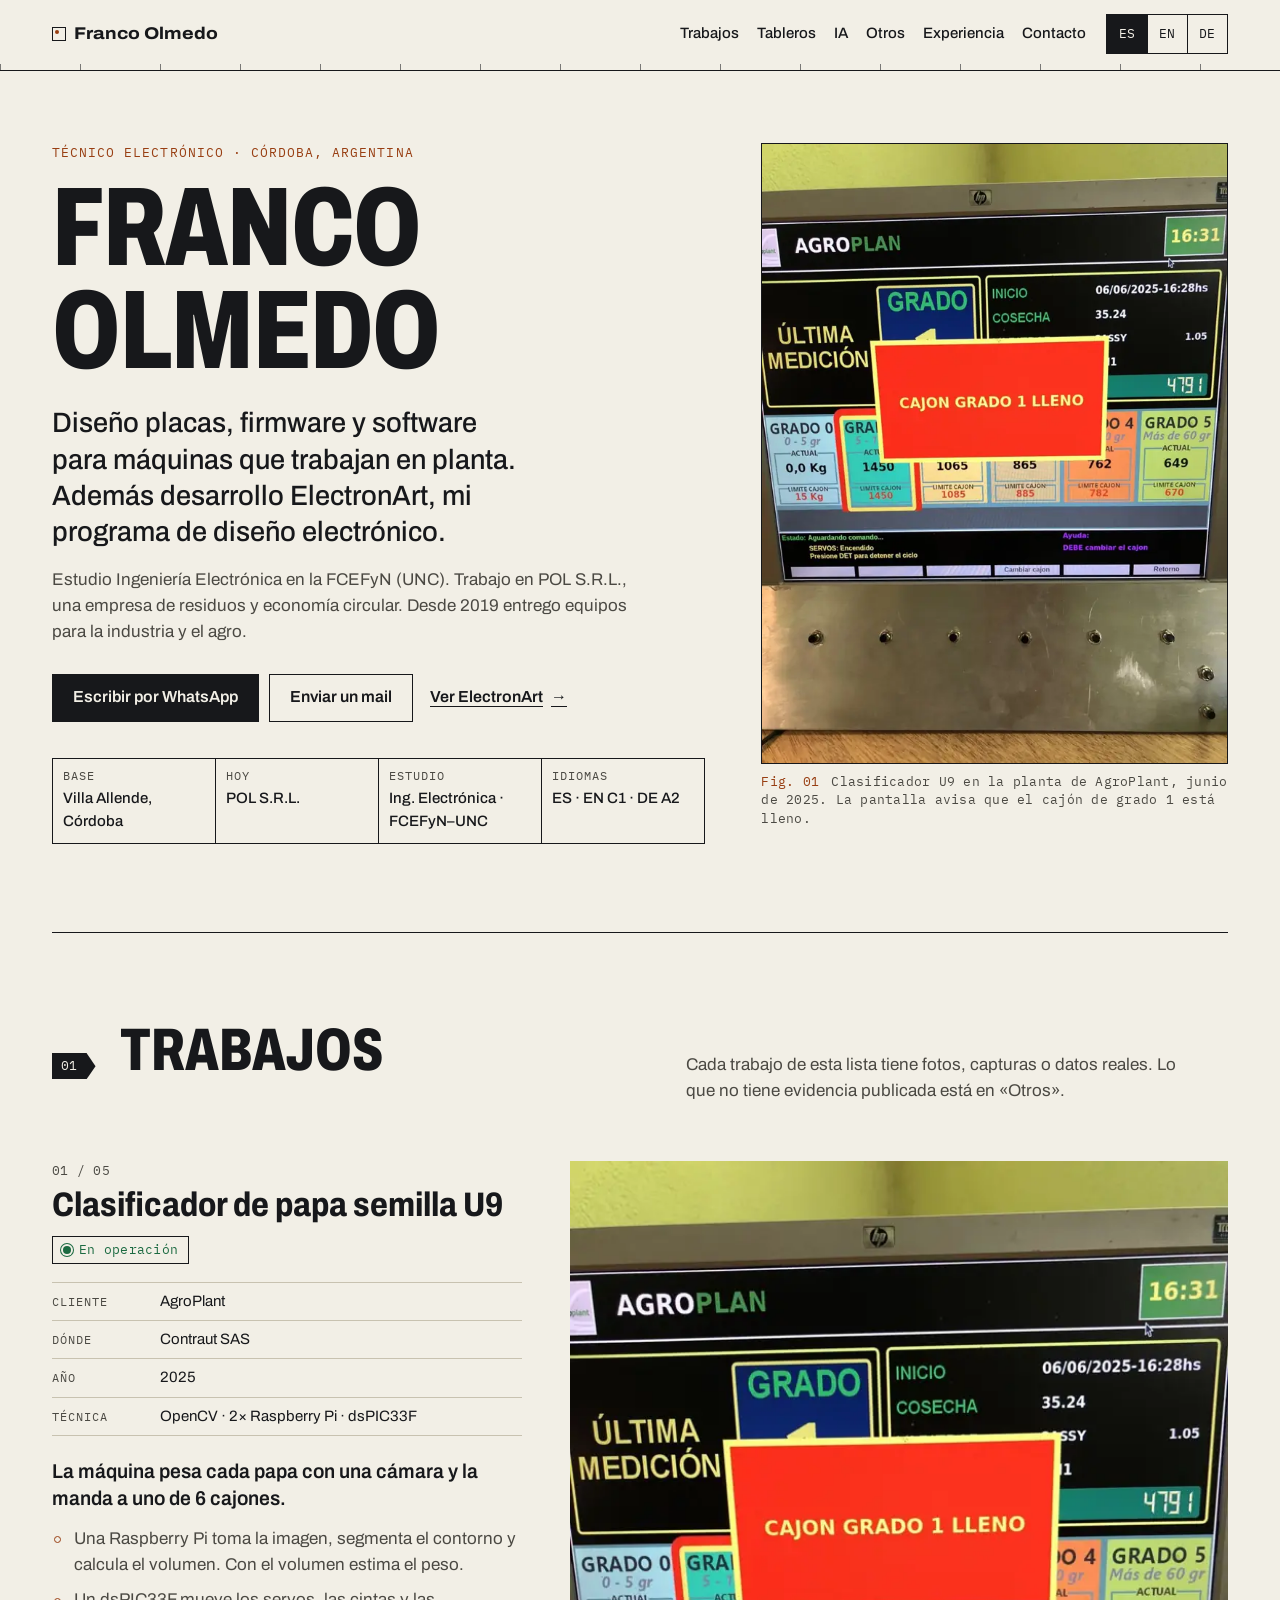
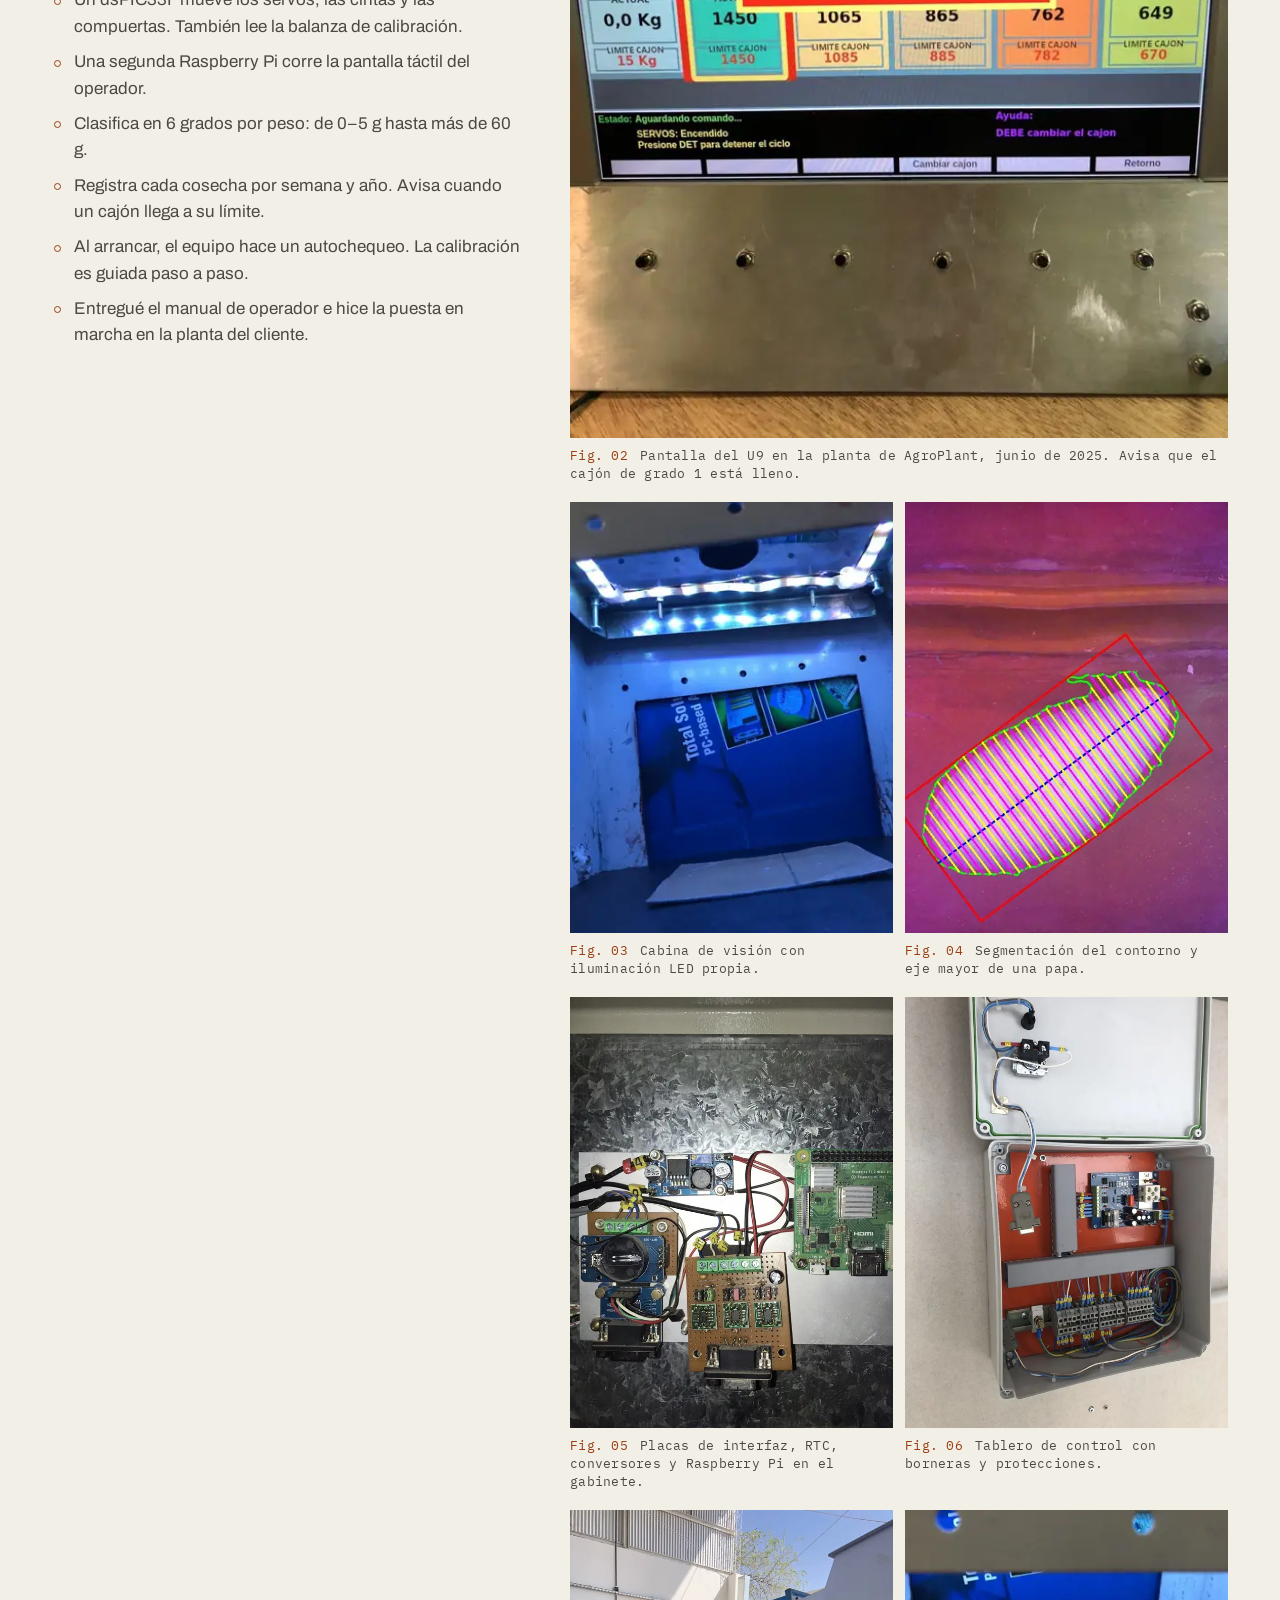
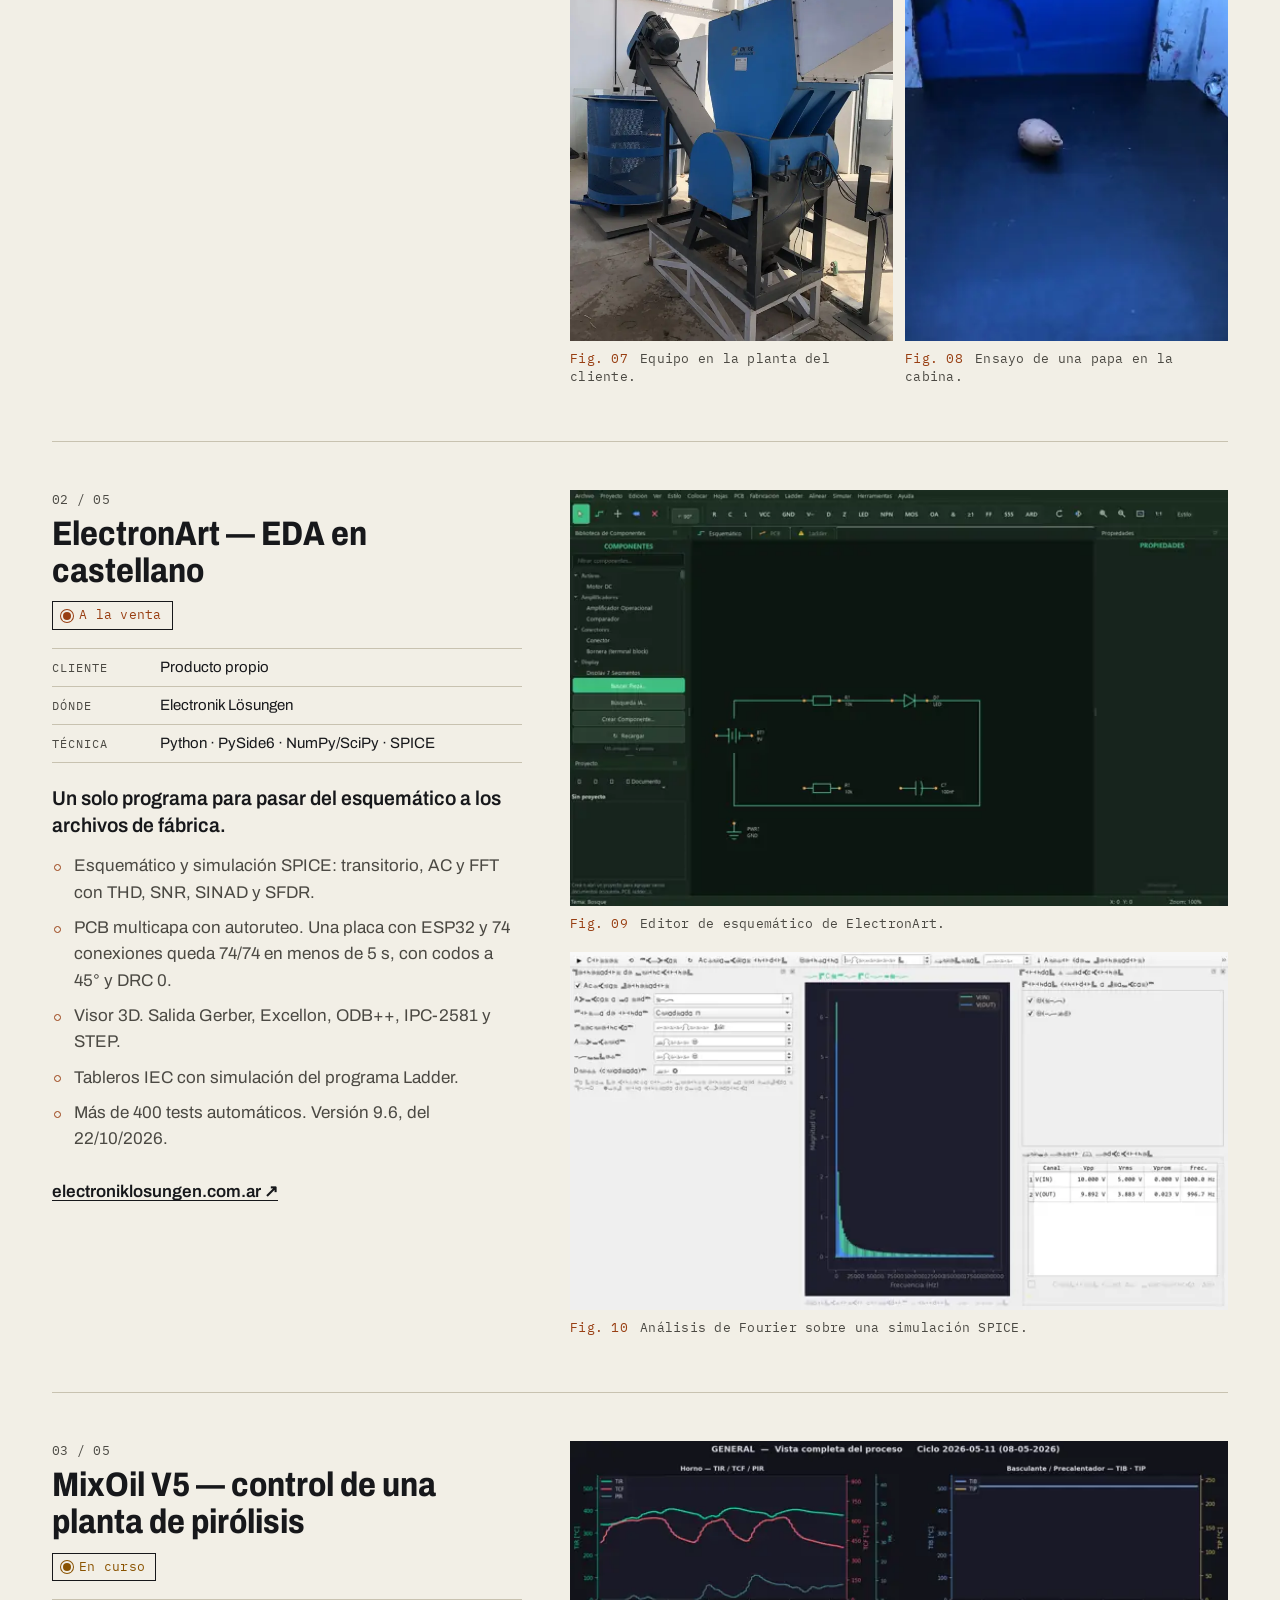
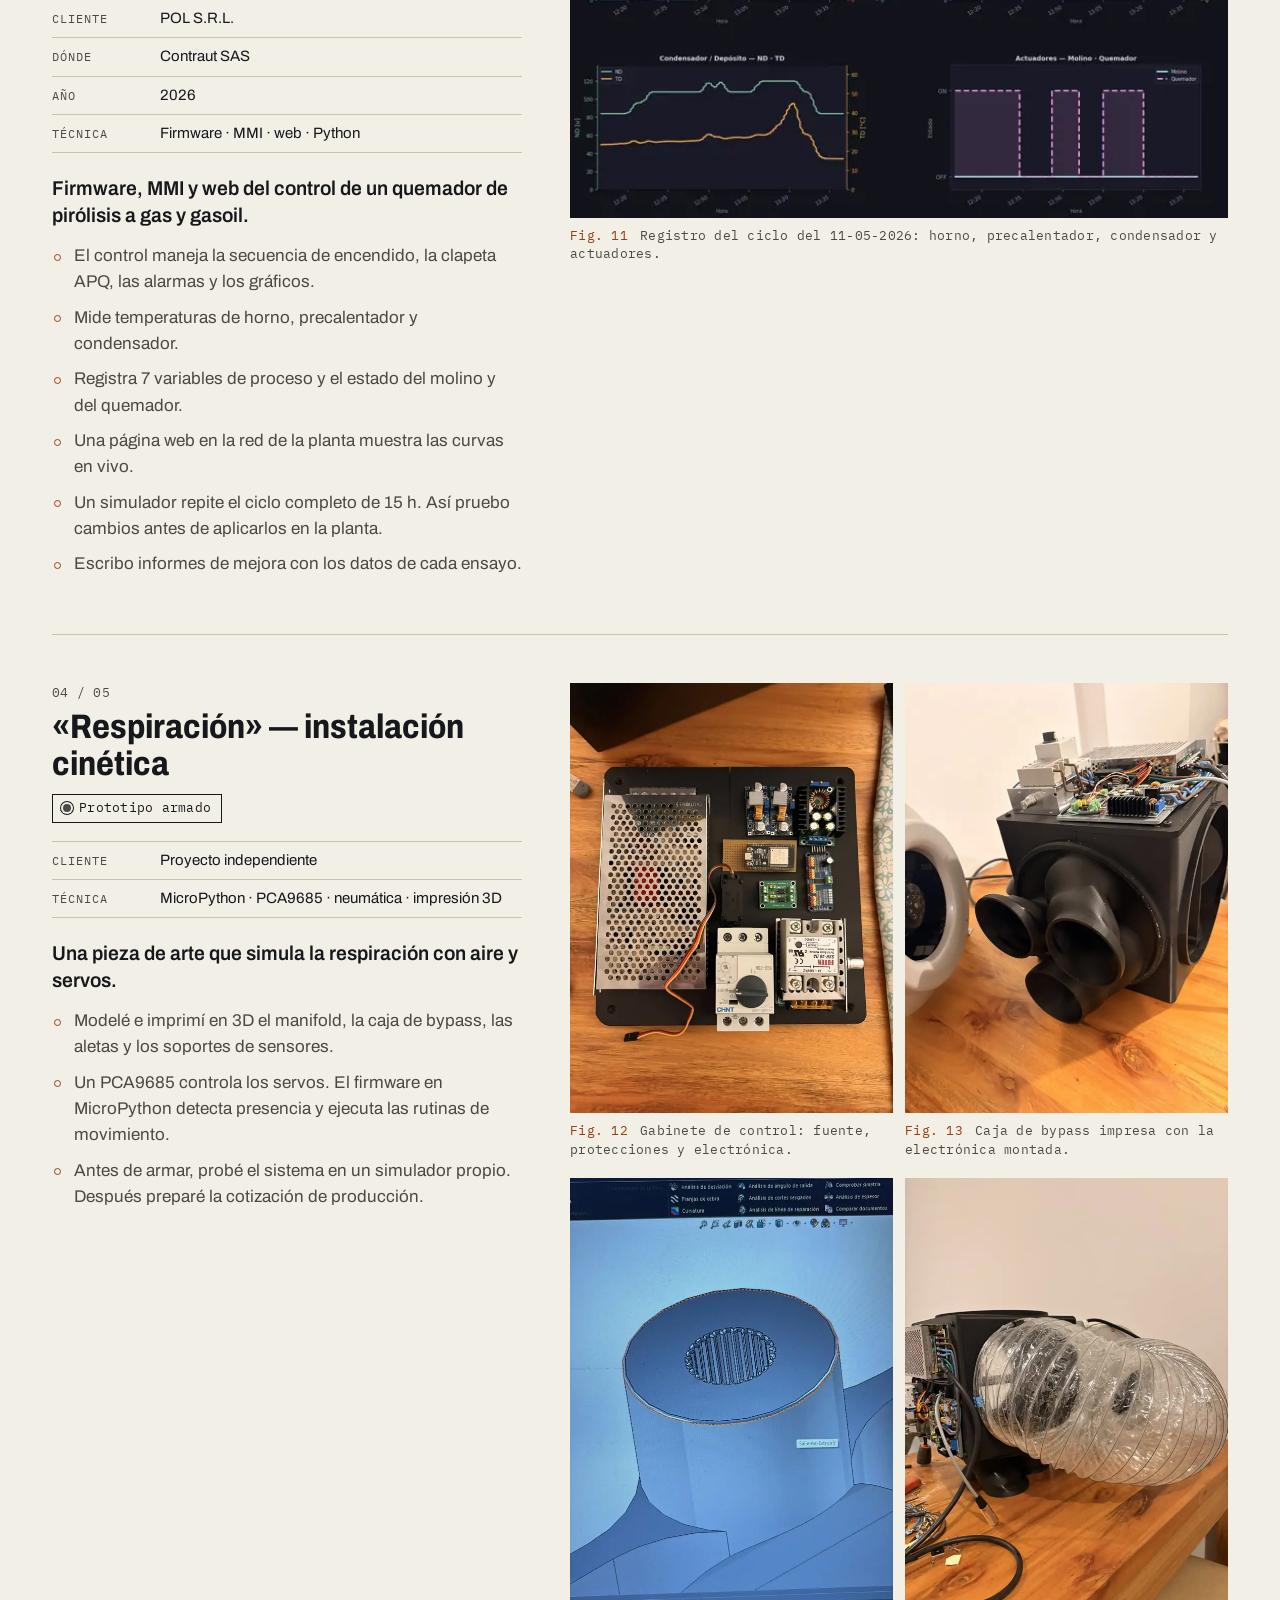
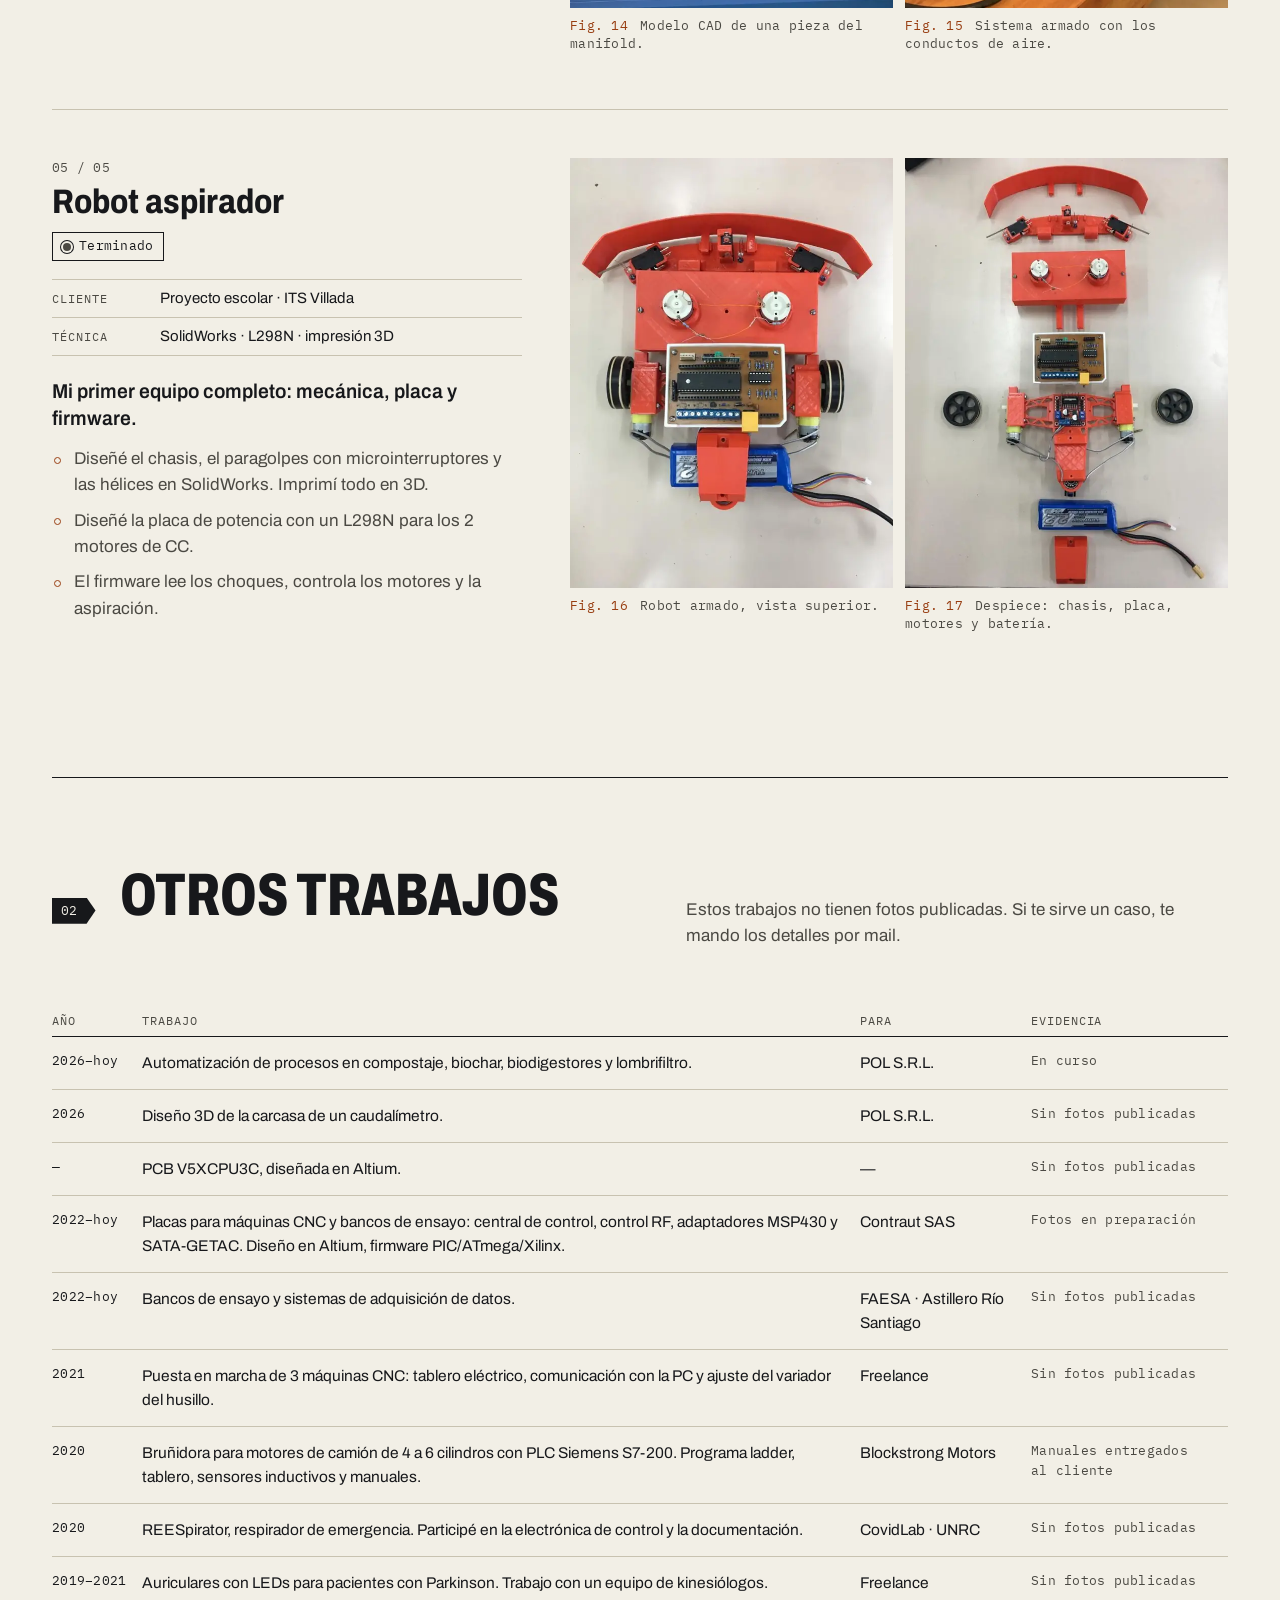
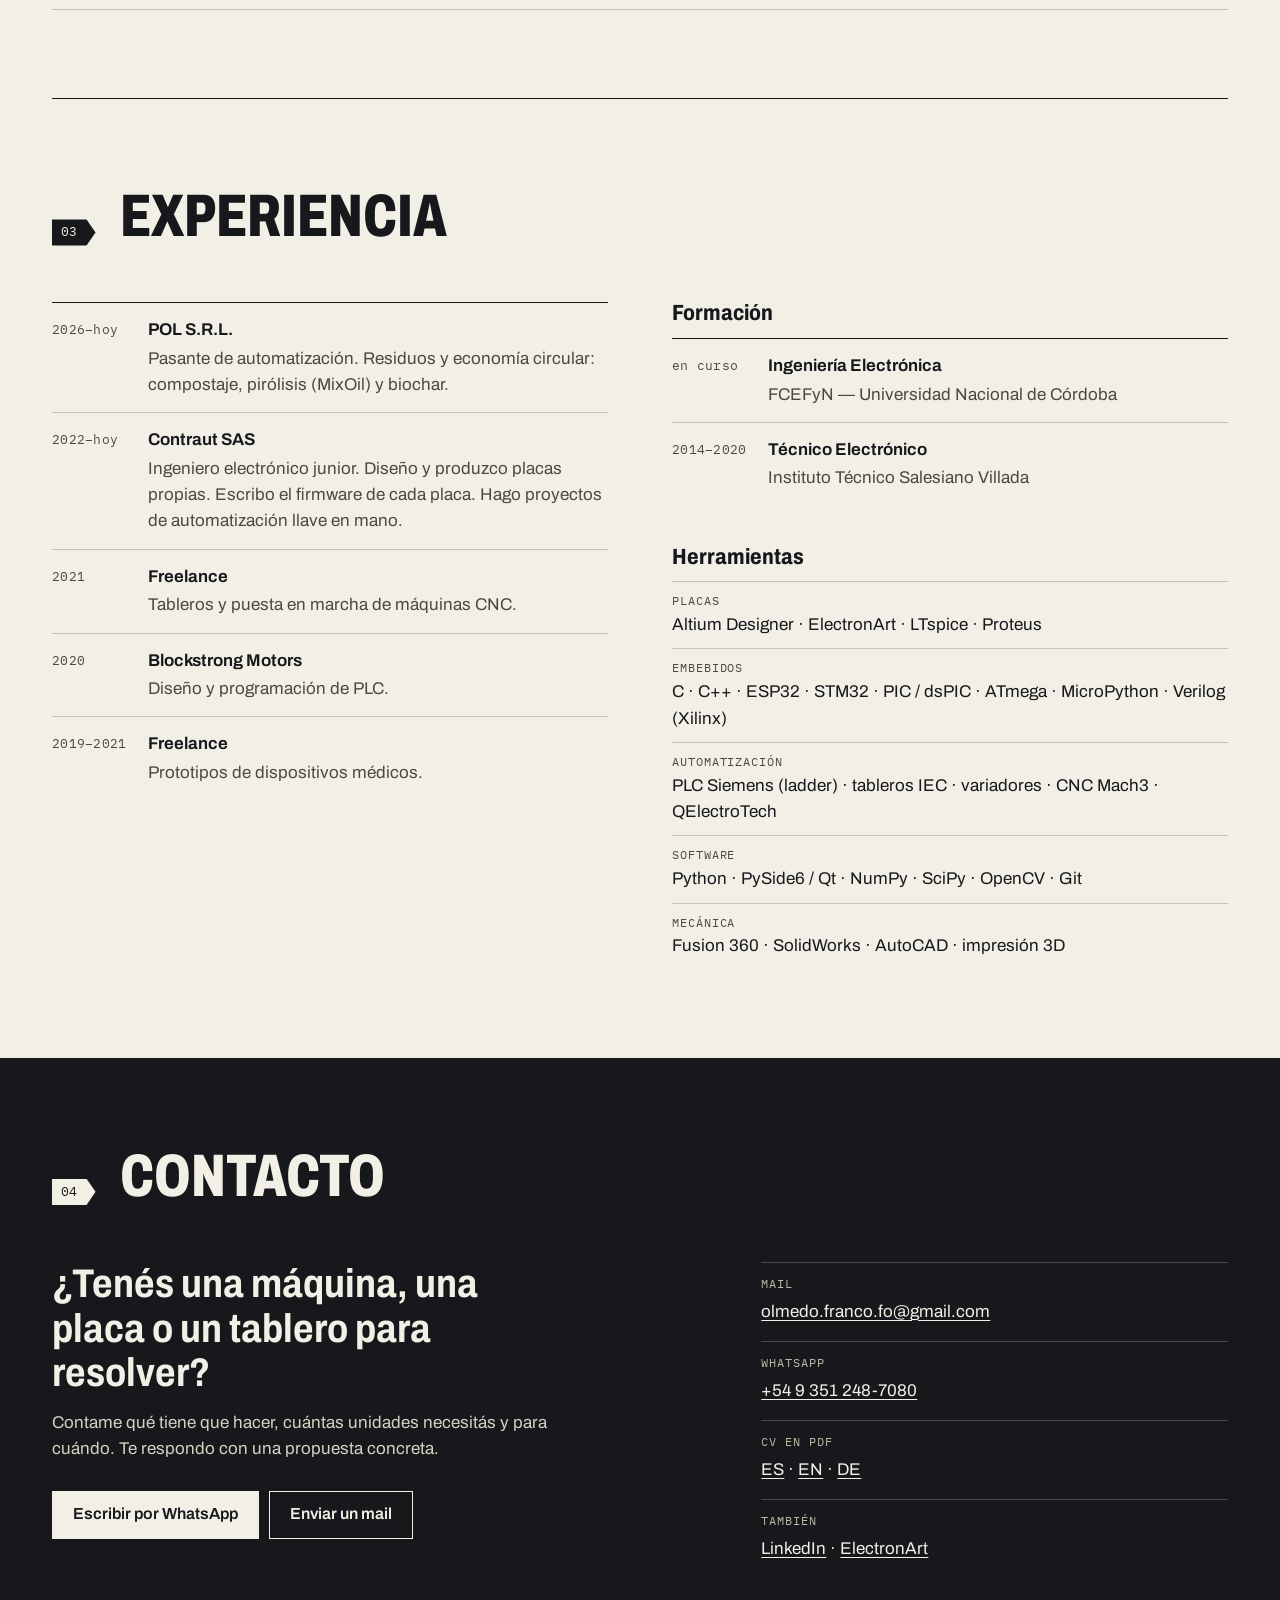
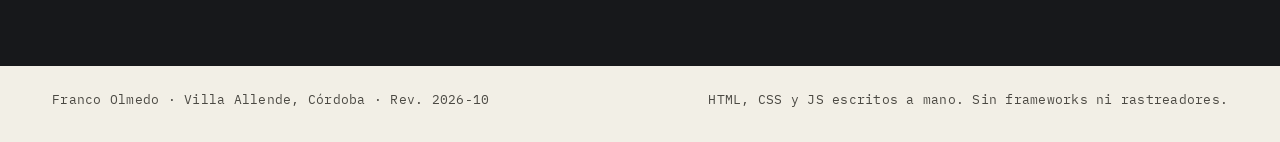
==== commit 1ee16e1a: "Datos de la spec 22/10 y motor de autoruteo (A*, 45°, 2 capas, DRC) - ElectronArt: cifras de la vers" ====
--- a/index.html
+++ b/index.html
@@ -175,20 +175,20 @@
 </head>
 <body>
 <a class="skip" href="#main">Ir al contenido</a>
-<header class="top"><div class="wrap top-in"><a class="brand" href="./"><span class="pin1" aria-hidden="true"></span>Franco Olmedo</a><nav aria-label="Secciones"><ul class="nav"><li><a href="#trabajos">Trabajos</a></li><li><a href="#otros">Otros</a></li><li><a href="#experiencia">Experiencia</a></li><li><a href="#contacto">Contacto</a></li></ul></nav><ul class="langs" aria-label="Idioma / Language / Sprache"><li><a href="./" hreflang="es" lang="es" aria-current="page">ES</a></li><li><a href="en/" hreflang="en" lang="en">EN</a></li><li><a href="de/" hreflang="de" lang="de">DE</a></li></ul></div></header>
+<header class="top"><div class="wrap top-in"><a class="brand" href="./"><span class="pin1" aria-hidden="true"></span>Franco Olmedo</a><nav aria-label="Secciones"><ul class="nav"><li><a href="#trabajos">Trabajos</a></li><li><a href="#tableros">Tableros</a></li><li><a href="#ia">IA</a></li><li><a href="#otros">Otros</a></li><li><a href="#experiencia">Experiencia</a></li><li><a href="#contacto">Contacto</a></li></ul></nav><ul class="langs" aria-label="Idioma / Language / Sprache"><li><a href="./" hreflang="es" lang="es" aria-current="page">ES</a></li><li><a href="en/" hreflang="en" lang="en">EN</a></li><li><a href="de/" hreflang="de" lang="de">DE</a></li></ul></div></header>
 <main id="main">
-<section class="hero wrap" aria-labelledby="h-nombre"><div class="hero-txt"><p class="kicker">Técnico electrónico · Córdoba, Argentina</p><h1 id="h-nombre">Franco Olmedo</h1><p class="lead">Diseño placas, escribo firmware y armo tableros. Después los instalo y los pongo en marcha en planta.</p><p class="sub">Estudio Ingeniería Electrónica en la FCEFyN (UNC). Trabajo en POL S.R.L., una empresa de residuos y economía circular. Desde 2019 entrego equipos para la industria y el agro.</p><div class="ctas"><a class="btn btn-1" href="https://wa.me/5493512487080?text=Hola%20Franco%2C%20te%20escribo%20desde%20tu%20portfolio." rel="noopener">Escribir por WhatsApp</a><a class="btn btn-2" href="mailto:olmedo.franco.fo@gmail.com">Enviar un mail</a><a class="btn btn-3" href="https://electroniklosungen.com.ar" rel="noopener">Ver ElectronArt <span aria-hidden="true">→</span></a></div><dl class="tblock"><div><dt>Base</dt><dd>Villa Allende, Córdoba</dd></div><div><dt>Hoy</dt><dd>POL S.R.L.</dd></div><div><dt>Estudio</dt><dd>Ing. Electrónica · FCEFyN–UNC</dd></div><div><dt>Idiomas</dt><dd>ES · EN C1 · DE A2</dd></div></dl></div><div class="hero-fig"><figure class="fig"><a href="assets/img/u9-hmi-grado-1280.webp" aria-label="Abrir imagen en tamaño completo: Clasificador U9 en la planta de AgroPlant, junio de 2025. La pantalla avisa que el cajón de grado 1 está lleno."><img src="assets/img/u9-hmi-grado-640.webp" srcset="assets/img/u9-hmi-grado-640.webp 640w, assets/img/u9-hmi-grado-1280.webp 1280w" sizes="(min-width: 1000px) 640px, 100vw" width="640" height="853" alt="Clasificador U9 en la planta de AgroPlant, junio de 2025. La pantalla avisa que el cajón de grado 1 está lleno." fetchpriority="high" decoding="async"></a><figcaption><span class="ref">Fig. 01</span> Clasificador U9 en la planta de AgroPlant, junio de 2025. La pantalla avisa que el cajón de grado 1 está lleno.</figcaption></figure></div></section>
+<section class="hero wrap" aria-labelledby="h-nombre"><div class="hero-txt"><p class="kicker">Técnico electrónico · Córdoba, Argentina</p><h1 id="h-nombre">Franco Olmedo</h1><p class="lead">Diseño placas, firmware y software para máquinas que trabajan en planta. Además desarrollo ElectronArt, mi programa de diseño electrónico.</p><p class="sub">Estudio Ingeniería Electrónica en la FCEFyN (UNC). Trabajo en POL S.R.L., una empresa de residuos y economía circular. Desde 2019 entrego equipos para la industria y el agro.</p><div class="ctas"><a class="btn btn-1" href="https://wa.me/5493512487080?text=Hola%20Franco%2C%20te%20escribo%20desde%20tu%20portfolio." rel="noopener">Escribir por WhatsApp</a><a class="btn btn-2" href="mailto:olmedo.franco.fo@gmail.com">Enviar un mail</a><a class="btn btn-3" href="https://electroniklosungen.com.ar" rel="noopener">Ver ElectronArt <span aria-hidden="true">→</span></a></div><dl class="tblock"><div><dt>Base</dt><dd>Villa Allende, Córdoba</dd></div><div><dt>Hoy</dt><dd>POL S.R.L.</dd></div><div><dt>Estudio</dt><dd>Ing. Electrónica · FCEFyN–UNC</dd></div><div><dt>Idiomas</dt><dd>ES · EN C1 · DE A2</dd></div></dl></div><div class="hero-fig"><figure class="fig"><a href="assets/img/u9-hmi-grado-1280.webp" aria-label="Abrir imagen en tamaño completo: Clasificador U9 en la planta de AgroPlant, junio de 2025. La pantalla avisa que el cajón de grado 1 está lleno."><img src="assets/img/u9-hmi-grado-640.webp" srcset="assets/img/u9-hmi-grado-640.webp 640w, assets/img/u9-hmi-grado-1280.webp 1280w" sizes="(min-width: 1000px) 640px, 100vw" width="640" height="853" alt="Clasificador U9 en la planta de AgroPlant, junio de 2025. La pantalla avisa que el cajón de grado 1 está lleno." fetchpriority="high" decoding="async"></a><figcaption><span class="ref">Fig. 01</span> Clasificador U9 en la planta de AgroPlant, junio de 2025. La pantalla avisa que el cajón de grado 1 está lleno.</figcaption></figure></div></section>
 <section id="trabajos" class="sec wrap" aria-labelledby="h-trab"><div class="sec-h"><p class="net" aria-hidden="true">01</p><h2 id="h-trab">Trabajos</h2><p class="sec-sub">Cada trabajo de esta lista tiene fotos, capturas o datos reales. Lo que no tiene evidencia publicada está en «Otros».</p></div>
-<article class="case" id="u9" aria-labelledby="h-u9"><div class="case-txt"><p class="case-n">01 / 05</p><h3 id="h-u9">Clasificador de papa semilla U9</h3><p class="status st_op"><span class="led" aria-hidden="true"></span>En operación</p><dl class="meta"><div><dt>Cliente</dt><dd>AgroPlant</dd></div><div><dt>Dónde</dt><dd>Contraut SAS</dd></div><div><dt>Año</dt><dd>2025</dd></div><div><dt>Técnica</dt><dd>OpenCV · 2× Raspberry Pi · dsPIC33F</dd></div></dl><p class="case-lead">La máquina pesa cada papa con una cámara y la manda a uno de 6 cajones.</p><ul class="pts"><li>Una Raspberry Pi toma la imagen, segmenta el contorno y calcula el volumen. Con el volumen estima el peso.</li><li>Un dsPIC33F mueve los servos, las cintas y las compuertas. También lee la balanza de calibración.</li><li>Una segunda Raspberry Pi corre la pantalla táctil del operador.</li><li>Clasifica en 6 grados por peso: de 0–5 g hasta más de 60 g.</li><li>Registra cada cosecha por semana y año. Avisa cuando un cajón llega a su límite.</li><li>Al arrancar, el equipo hace un autochequeo. La calibración es guiada paso a paso.</li><li>Entregué el manual de operador e hice la puesta en marcha en la planta del cliente.</li></ul></div><div class="case-figs c3"><figure class="fig"><a href="assets/img/u9-camara-1280.webp" aria-label="Abrir imagen en tamaño completo: Cabina de visión con iluminación LED propia."><img src="assets/img/u9-camara-640.webp" srcset="assets/img/u9-camara-640.webp 640w, assets/img/u9-camara-1280.webp 1280w" sizes="(min-width: 1000px) 320px, 50vw" width="640" height="480" alt="Cabina de visión con iluminación LED propia." loading="lazy" decoding="async"></a><figcaption><span class="ref">Fig. 02</span> Cabina de visión con iluminación LED propia.</figcaption></figure><figure class="fig"><a href="assets/img/u9-segmentacion-1280.webp" aria-label="Abrir imagen en tamaño completo: Segmentación del contorno y eje mayor de una papa."><img src="assets/img/u9-segmentacion-640.webp" srcset="assets/img/u9-segmentacion-640.webp 640w, assets/img/u9-segmentacion-1280.webp 1280w" sizes="(min-width: 1000px) 320px, 50vw" width="640" height="640" alt="Segmentación del contorno y eje mayor de una papa." loading="lazy" decoding="async"></a><figcaption><span class="ref">Fig. 03</span> Segmentación del contorno y eje mayor de una papa.</figcaption></figure><figure class="fig"><a href="assets/img/u9-placas-1280.webp" aria-label="Abrir imagen en tamaño completo: Placas de interfaz, RTC, conversores y Raspberry Pi en el gabinete."><img src="assets/img/u9-placas-640.webp" srcset="assets/img/u9-placas-640.webp 640w, assets/img/u9-placas-1280.webp 1280w" sizes="(min-width: 1000px) 320px, 50vw" width="640" height="853" alt="Placas de interfaz, RTC, conversores y Raspberry Pi en el gabinete." loading="lazy" decoding="async"></a><figcaption><span class="ref">Fig. 04</span> Placas de interfaz, RTC, conversores y Raspberry Pi en el gabinete.</figcaption></figure><figure class="fig"><a href="assets/img/u9-tablero-1280.webp" aria-label="Abrir imagen en tamaño completo: Tablero de control con borneras y protecciones."><img src="assets/img/u9-tablero-640.webp" srcset="assets/img/u9-tablero-640.webp 640w, assets/img/u9-tablero-1280.webp 1280w" sizes="(min-width: 1000px) 320px, 50vw" width="640" height="853" alt="Tablero de control con borneras y protecciones." loading="lazy" decoding="async"></a><figcaption><span class="ref">Fig. 05</span> Tablero de control con borneras y protecciones.</figcaption></figure><figure class="fig"><a href="assets/img/u9-planta-1280.webp" aria-label="Abrir imagen en tamaño completo: Equipo en la planta del cliente."><img src="assets/img/u9-planta-640.webp" srcset="assets/img/u9-planta-640.webp 640w, assets/img/u9-planta-1280.webp 1280w" sizes="(min-width: 1000px) 320px, 50vw" width="640" height="853" alt="Equipo en la planta del cliente." loading="lazy" decoding="async"></a><figcaption><span class="ref">Fig. 06</span> Equipo en la planta del cliente.</figcaption></figure><figure class="fig"><a href="assets/img/u9-ensayo-1280.webp" aria-label="Abrir imagen en tamaño completo: Ensayo de una papa en la cabina."><img src="assets/img/u9-ensayo-640.webp" srcset="assets/img/u9-ensayo-640.webp 640w, assets/img/u9-ensayo-1280.webp 1280w" sizes="(min-width: 1000px) 320px, 50vw" width="640" height="480" alt="Ensayo de una papa en la cabina." loading="lazy" decoding="async"></a><figcaption><span class="ref">Fig. 07</span> Ensayo de una papa en la cabina.</figcaption></figure></div></article>
-<article class="case" id="electronart" aria-labelledby="h-electronart"><div class="case-txt"><p class="case-n">02 / 05</p><h3 id="h-electronart">ElectronArt — EDA en castellano</h3><p class="status st_sale"><span class="led" aria-hidden="true"></span>A la venta</p><dl class="meta"><div><dt>Cliente</dt><dd>Producto propio</dd></div><div><dt>Dónde</dt><dd>Electronik Lösungen</dd></div><div><dt>Técnica</dt><dd>Python · PySide6 · NumPy/SciPy · SPICE</dd></div></dl><p class="case-lead">Un solo programa para pasar del esquemático a los archivos de fábrica.</p><ul class="pts"><li>Incluye esquemático, simulación SPICE, PCB multicapa y vista 3D.</li><li>Exporta Gerber con arcos reales, IPC-2581, ODB++ y STEP.</li><li>Tiene un módulo eléctrico con símbolos IEC 60617 para tableros y PLC.</li><li>La interfaz está en 3 idiomas. La licencia funciona sin conexión y usa firma Ed25519.</li><li>252 ensayos automáticos verifican cada versión antes de publicarla.</li></ul><p><a class="ext" href="https://electroniklosungen.com.ar" rel="noopener">electroniklosungen.com.ar <span aria-hidden="true">↗</span></a></p></div><div class="case-figs"><figure class="fig w"><a href="assets/img/ea-esquematico-1280.webp" aria-label="Abrir imagen en tamaño completo: Editor de esquemático de ElectronArt."><img src="assets/img/ea-esquematico-640.webp" srcset="assets/img/ea-esquematico-640.webp 640w, assets/img/ea-esquematico-1280.webp 1280w" sizes="(min-width: 1000px) 640px, 100vw" width="640" height="405" alt="Editor de esquemático de ElectronArt." loading="lazy" decoding="async"></a><figcaption><span class="ref">Fig. 08</span> Editor de esquemático de ElectronArt.</figcaption></figure><figure class="fig w"><a href="assets/img/ea-fft-1280.webp" aria-label="Abrir imagen en tamaño completo: Análisis de Fourier sobre una simulación SPICE."><img src="assets/img/ea-fft-640.webp" srcset="assets/img/ea-fft-640.webp 640w, assets/img/ea-fft-1280.webp 1280w" sizes="(min-width: 1000px) 640px, 100vw" width="640" height="348" alt="Análisis de Fourier sobre una simulación SPICE." loading="lazy" decoding="async"></a><figcaption><span class="ref">Fig. 09</span> Análisis de Fourier sobre una simulación SPICE.</figcaption></figure></div></article>
-<article class="case" id="mixoil" aria-labelledby="h-mixoil"><div class="case-txt"><p class="case-n">03 / 05</p><h3 id="h-mixoil">MixOil V5 — control de una planta de pirólisis</h3><p class="status st_run"><span class="led" aria-hidden="true"></span>En curso</p><dl class="meta"><div><dt>Cliente</dt><dd>POL S.R.L.</dd></div><div><dt>Año</dt><dd>2026</dd></div><div><dt>Técnica</dt><dd>Python · adquisición de datos · web</dd></div></dl><p class="case-lead">El sistema mide la planta, guarda cada ciclo y muestra los datos en vivo.</p><ul class="pts"><li>Mide temperaturas de horno, precalentador y condensador.</li><li>Registra 7 variables de proceso y el estado del molino y del quemador.</li><li>Una página web en la red de la planta muestra las curvas en vivo.</li><li>Un simulador repite el ciclo completo de 15 h. Así pruebo cambios antes de aplicarlos en la planta.</li><li>Escribo informes de mejora con los datos de cada ensayo.</li></ul></div><div class="case-figs one"><figure class="fig w"><a href="assets/img/mixoil-ciclo-1280.webp" aria-label="Abrir imagen en tamaño completo: Registro del ciclo del 11-05-2026: horno, precalentador, condensador y actuadores."><img src="assets/img/mixoil-ciclo-640.webp" srcset="assets/img/mixoil-ciclo-640.webp 640w, assets/img/mixoil-ciclo-1280.webp 1280w" sizes="(min-width: 1000px) 640px, 100vw" width="640" height="366" alt="Registro del ciclo del 11-05-2026: horno, precalentador, condensador y actuadores." loading="lazy" decoding="async"></a><figcaption><span class="ref">Fig. 10</span> Registro del ciclo del 11-05-2026: horno, precalentador, condensador y actuadores.</figcaption></figure></div></article>
-<article class="case" id="respiracion" aria-labelledby="h-respiracion"><div class="case-txt"><p class="case-n">04 / 05</p><h3 id="h-respiracion">«Respiración» — instalación cinética</h3><p class="status st_proto"><span class="led" aria-hidden="true"></span>Prototipo armado</p><dl class="meta"><div><dt>Cliente</dt><dd>Proyecto independiente</dd></div><div><dt>Técnica</dt><dd>MicroPython · PCA9685 · neumática · impresión 3D</dd></div></dl><p class="case-lead">Una pieza de arte que simula la respiración con aire y servos.</p><ul class="pts"><li>Modelé e imprimí en 3D el manifold, la caja de bypass, las aletas y los soportes de sensores.</li><li>Un PCA9685 controla los servos. El firmware en MicroPython detecta presencia y ejecuta las rutinas de movimiento.</li><li>Antes de armar, probé el sistema en un simulador propio. Después preparé la cotización de producción.</li></ul></div><div class="case-figs"><figure class="fig"><a href="assets/img/obra-control-1280.webp" aria-label="Abrir imagen en tamaño completo: Gabinete de control: fuente, protecciones y electrónica."><img src="assets/img/obra-control-640.webp" srcset="assets/img/obra-control-640.webp 640w, assets/img/obra-control-1280.webp 1280w" sizes="(min-width: 1000px) 320px, 50vw" width="640" height="853" alt="Gabinete de control: fuente, protecciones y electrónica." loading="lazy" decoding="async"></a><figcaption><span class="ref">Fig. 11</span> Gabinete de control: fuente, protecciones y electrónica.</figcaption></figure><figure class="fig"><a href="assets/img/obra-ensamble-1280.webp" aria-label="Abrir imagen en tamaño completo: Caja de bypass impresa con la electrónica montada."><img src="assets/img/obra-ensamble-640.webp" srcset="assets/img/obra-ensamble-640.webp 640w, assets/img/obra-ensamble-1280.webp 1280w" sizes="(min-width: 1000px) 320px, 50vw" width="640" height="853" alt="Caja de bypass impresa con la electrónica montada." loading="lazy" decoding="async"></a><figcaption><span class="ref">Fig. 12</span> Caja de bypass impresa con la electrónica montada.</figcaption></figure><figure class="fig"><a href="assets/img/obra-cad-1280.webp" aria-label="Abrir imagen en tamaño completo: Modelo CAD de una pieza del manifold."><img src="assets/img/obra-cad-640.webp" srcset="assets/img/obra-cad-640.webp 640w, assets/img/obra-cad-1280.webp 1280w" sizes="(min-width: 1000px) 320px, 50vw" width="640" height="1138" alt="Modelo CAD de una pieza del manifold." loading="lazy" decoding="async"></a><figcaption><span class="ref">Fig. 13</span> Modelo CAD de una pieza del manifold.</figcaption></figure><figure class="fig"><a href="assets/img/obra-completo-1280.webp" aria-label="Abrir imagen en tamaño completo: Sistema armado con los conductos de aire."><img src="assets/img/obra-completo-640.webp" srcset="assets/img/obra-completo-640.webp 640w, assets/img/obra-completo-1280.webp 1280w" sizes="(min-width: 1000px) 320px, 50vw" width="640" height="853" alt="Sistema armado con los conductos de aire." loading="lazy" decoding="async"></a><figcaption><span class="ref">Fig. 14</span> Sistema armado con los conductos de aire.</figcaption></figure></div></article>
-<article class="case" id="robot" aria-labelledby="h-robot"><div class="case-txt"><p class="case-n">05 / 05</p><h3 id="h-robot">Robot aspirador</h3><p class="status st_done"><span class="led" aria-hidden="true"></span>Terminado</p><dl class="meta"><div><dt>Cliente</dt><dd>Proyecto escolar · ITS Villada</dd></div><div><dt>Técnica</dt><dd>SolidWorks · L298N · impresión 3D</dd></div></dl><p class="case-lead">Mi primer equipo completo: mecánica, placa y firmware.</p><ul class="pts"><li>Diseñé el chasis, el paragolpes con microinterruptores y las hélices en SolidWorks. Imprimí todo en 3D.</li><li>Diseñé la placa de potencia con un L298N para los 2 motores de CC.</li><li>El firmware lee los choques, controla los motores y la aspiración.</li></ul></div><div class="case-figs"><figure class="fig"><a href="assets/img/robot-armado-1280.webp" aria-label="Abrir imagen en tamaño completo: Robot armado, vista superior."><img src="assets/img/robot-armado-640.webp" srcset="assets/img/robot-armado-640.webp 640w, assets/img/robot-armado-1280.webp 1280w" sizes="(min-width: 1000px) 320px, 50vw" width="640" height="853" alt="Robot armado, vista superior." loading="lazy" decoding="async"></a><figcaption><span class="ref">Fig. 15</span> Robot armado, vista superior.</figcaption></figure><figure class="fig"><a href="assets/img/robot-despiece-1280.webp" aria-label="Abrir imagen en tamaño completo: Despiece: chasis, placa, motores y batería."><img src="assets/img/robot-despiece-640.webp" srcset="assets/img/robot-despiece-640.webp 640w, assets/img/robot-despiece-1280.webp 1280w" sizes="(min-width: 1000px) 320px, 50vw" width="640" height="853" alt="Despiece: chasis, placa, motores y batería." loading="lazy" decoding="async"></a><figcaption><span class="ref">Fig. 16</span> Despiece: chasis, placa, motores y batería.</figcaption></figure></div></article>
+<article class="case" id="u9" aria-labelledby="h-u9"><div class="case-txt"><p class="case-n">01 / 05</p><h3 id="h-u9">Clasificador de papa semilla U9</h3><p class="status st_op"><span class="led" aria-hidden="true"></span>En operación</p><dl class="meta"><div><dt>Cliente</dt><dd>AgroPlant</dd></div><div><dt>Dónde</dt><dd>Contraut SAS</dd></div><div><dt>Año</dt><dd>2025</dd></div><div><dt>Técnica</dt><dd>OpenCV · 2× Raspberry Pi · dsPIC33F</dd></div></dl><p class="case-lead">La máquina pesa cada papa con una cámara y la manda a uno de 6 cajones.</p><ul class="pts"><li>Una Raspberry Pi toma la imagen, segmenta el contorno y calcula el volumen. Con el volumen estima el peso.</li><li>Un dsPIC33F mueve los servos, las cintas y las compuertas. También lee la balanza de calibración.</li><li>Una segunda Raspberry Pi corre la pantalla táctil del operador.</li><li>Clasifica en 6 grados por peso: de 0–5 g hasta más de 60 g.</li><li>Registra cada cosecha por semana y año. Avisa cuando un cajón llega a su límite.</li><li>Al arrancar, el equipo hace un autochequeo. La calibración es guiada paso a paso.</li><li>Entregué el manual de operador e hice la puesta en marcha en la planta del cliente.</li></ul></div><div class="case-figs"><figure class="fig w"><a href="assets/img/u9-hmi-grado-1280.webp" aria-label="Abrir imagen en tamaño completo: Pantalla del U9 en la planta de AgroPlant, junio de 2025. Avisa que el cajón de grado 1 está lleno."><img src="assets/img/u9-hmi-grado-640.webp" srcset="assets/img/u9-hmi-grado-640.webp 640w, assets/img/u9-hmi-grado-1280.webp 1280w" sizes="(min-width: 1000px) 640px, 100vw" width="640" height="853" alt="Pantalla del U9 en la planta de AgroPlant, junio de 2025. Avisa que el cajón de grado 1 está lleno." loading="lazy" decoding="async"></a><figcaption><span class="ref">Fig. 02</span> Pantalla del U9 en la planta de AgroPlant, junio de 2025. Avisa que el cajón de grado 1 está lleno.</figcaption></figure><figure class="fig"><a href="assets/img/u9-camara-1280.webp" aria-label="Abrir imagen en tamaño completo: Cabina de visión con iluminación LED propia."><img src="assets/img/u9-camara-640.webp" srcset="assets/img/u9-camara-640.webp 640w, assets/img/u9-camara-1280.webp 1280w" sizes="(min-width: 1000px) 320px, 50vw" width="640" height="480" alt="Cabina de visión con iluminación LED propia." loading="lazy" decoding="async"></a><figcaption><span class="ref">Fig. 03</span> Cabina de visión con iluminación LED propia.</figcaption></figure><figure class="fig"><a href="assets/img/u9-segmentacion-1280.webp" aria-label="Abrir imagen en tamaño completo: Segmentación del contorno y eje mayor de una papa."><img src="assets/img/u9-segmentacion-640.webp" srcset="assets/img/u9-segmentacion-640.webp 640w, assets/img/u9-segmentacion-1280.webp 1280w" sizes="(min-width: 1000px) 320px, 50vw" width="640" height="640" alt="Segmentación del contorno y eje mayor de una papa." loading="lazy" decoding="async"></a><figcaption><span class="ref">Fig. 04</span> Segmentación del contorno y eje mayor de una papa.</figcaption></figure><figure class="fig"><a href="assets/img/u9-placas-1280.webp" aria-label="Abrir imagen en tamaño completo: Placas de interfaz, RTC, conversores y Raspberry Pi en el gabinete."><img src="assets/img/u9-placas-640.webp" srcset="assets/img/u9-placas-640.webp 640w, assets/img/u9-placas-1280.webp 1280w" sizes="(min-width: 1000px) 320px, 50vw" width="640" height="853" alt="Placas de interfaz, RTC, conversores y Raspberry Pi en el gabinete." loading="lazy" decoding="async"></a><figcaption><span class="ref">Fig. 05</span> Placas de interfaz, RTC, conversores y Raspberry Pi en el gabinete.</figcaption></figure><figure class="fig"><a href="assets/img/u9-tablero-1280.webp" aria-label="Abrir imagen en tamaño completo: Tablero de control con borneras y protecciones."><img src="assets/img/u9-tablero-640.webp" srcset="assets/img/u9-tablero-640.webp 640w, assets/img/u9-tablero-1280.webp 1280w" sizes="(min-width: 1000px) 320px, 50vw" width="640" height="853" alt="Tablero de control con borneras y protecciones." loading="lazy" decoding="async"></a><figcaption><span class="ref">Fig. 06</span> Tablero de control con borneras y protecciones.</figcaption></figure><figure class="fig"><a href="assets/img/u9-planta-1280.webp" aria-label="Abrir imagen en tamaño completo: Equipo en la planta del cliente."><img src="assets/img/u9-planta-640.webp" srcset="assets/img/u9-planta-640.webp 640w, assets/img/u9-planta-1280.webp 1280w" sizes="(min-width: 1000px) 320px, 50vw" width="640" height="853" alt="Equipo en la planta del cliente." loading="lazy" decoding="async"></a><figcaption><span class="ref">Fig. 07</span> Equipo en la planta del cliente.</figcaption></figure><figure class="fig"><a href="assets/img/u9-ensayo-1280.webp" aria-label="Abrir imagen en tamaño completo: Ensayo de una papa en la cabina."><img src="assets/img/u9-ensayo-640.webp" srcset="assets/img/u9-ensayo-640.webp 640w, assets/img/u9-ensayo-1280.webp 1280w" sizes="(min-width: 1000px) 320px, 50vw" width="640" height="480" alt="Ensayo de una papa en la cabina." loading="lazy" decoding="async"></a><figcaption><span class="ref">Fig. 08</span> Ensayo de una papa en la cabina.</figcaption></figure></div></article>
+<article class="case" id="electronart" aria-labelledby="h-electronart"><div class="case-txt"><p class="case-n">02 / 05</p><h3 id="h-electronart">ElectronArt — EDA en castellano</h3><p class="status st_sale"><span class="led" aria-hidden="true"></span>A la venta</p><dl class="meta"><div><dt>Cliente</dt><dd>Producto propio</dd></div><div><dt>Dónde</dt><dd>Electronik Lösungen</dd></div><div><dt>Técnica</dt><dd>Python · PySide6 · NumPy/SciPy · SPICE</dd></div></dl><p class="case-lead">Un solo programa para pasar del esquemático a los archivos de fábrica.</p><ul class="pts"><li>Esquemático y simulación SPICE: transitorio, AC y FFT con THD, SNR, SINAD y SFDR.</li><li>PCB multicapa con autoruteo. Una placa con ESP32 y 74 conexiones queda 74/74 en menos de 5 s, con codos a 45° y DRC 0.</li><li>Visor 3D. Salida Gerber, Excellon, ODB++, IPC-2581 y STEP.</li><li>Tableros IEC con simulación del programa Ladder.</li><li>Más de 400 tests automáticos. Versión 9.6, del 22/10/2026.</li></ul><p><a class="ext" href="https://electroniklosungen.com.ar" rel="noopener">electroniklosungen.com.ar <span aria-hidden="true">↗</span></a></p></div><div class="case-figs"><figure class="fig w"><a href="assets/img/ea-esquematico-1280.webp" aria-label="Abrir imagen en tamaño completo: Editor de esquemático de ElectronArt."><img src="assets/img/ea-esquematico-640.webp" srcset="assets/img/ea-esquematico-640.webp 640w, assets/img/ea-esquematico-1280.webp 1280w" sizes="(min-width: 1000px) 640px, 100vw" width="640" height="405" alt="Editor de esquemático de ElectronArt." loading="lazy" decoding="async"></a><figcaption><span class="ref">Fig. 09</span> Editor de esquemático de ElectronArt.</figcaption></figure><figure class="fig w"><a href="assets/img/ea-fft-1280.webp" aria-label="Abrir imagen en tamaño completo: Análisis de Fourier sobre una simulación SPICE."><img src="assets/img/ea-fft-640.webp" srcset="assets/img/ea-fft-640.webp 640w, assets/img/ea-fft-1280.webp 1280w" sizes="(min-width: 1000px) 640px, 100vw" width="640" height="348" alt="Análisis de Fourier sobre una simulación SPICE." loading="lazy" decoding="async"></a><figcaption><span class="ref">Fig. 10</span> Análisis de Fourier sobre una simulación SPICE.</figcaption></figure></div></article>
+<article class="case" id="mixoil" aria-labelledby="h-mixoil"><div class="case-txt"><p class="case-n">03 / 05</p><h3 id="h-mixoil">MixOil V5 — control de una planta de pirólisis</h3><p class="status st_run"><span class="led" aria-hidden="true"></span>En curso</p><dl class="meta"><div><dt>Cliente</dt><dd>POL S.R.L.</dd></div><div><dt>Dónde</dt><dd>Contraut SAS</dd></div><div><dt>Año</dt><dd>2026</dd></div><div><dt>Técnica</dt><dd>Firmware · MMI · web · Python</dd></div></dl><p class="case-lead">Firmware, MMI y web del control de un quemador de pirólisis a gas y gasoil.</p><ul class="pts"><li>El control maneja la secuencia de encendido, la clapeta APQ, las alarmas y los gráficos.</li><li>Mide temperaturas de horno, precalentador y condensador.</li><li>Registra 7 variables de proceso y el estado del molino y del quemador.</li><li>Una página web en la red de la planta muestra las curvas en vivo.</li><li>Un simulador repite el ciclo completo de 15 h. Así pruebo cambios antes de aplicarlos en la planta.</li><li>Escribo informes de mejora con los datos de cada ensayo.</li></ul></div><div class="case-figs one"><figure class="fig w"><a href="assets/img/mixoil-ciclo-1280.webp" aria-label="Abrir imagen en tamaño completo: Registro del ciclo del 11-05-2026: horno, precalentador, condensador y actuadores."><img src="assets/img/mixoil-ciclo-640.webp" srcset="assets/img/mixoil-ciclo-640.webp 640w, assets/img/mixoil-ciclo-1280.webp 1280w" sizes="(min-width: 1000px) 640px, 100vw" width="640" height="366" alt="Registro del ciclo del 11-05-2026: horno, precalentador, condensador y actuadores." loading="lazy" decoding="async"></a><figcaption><span class="ref">Fig. 11</span> Registro del ciclo del 11-05-2026: horno, precalentador, condensador y actuadores.</figcaption></figure></div></article>
+<article class="case" id="respiracion" aria-labelledby="h-respiracion"><div class="case-txt"><p class="case-n">04 / 05</p><h3 id="h-respiracion">«Respiración» — instalación cinética</h3><p class="status st_proto"><span class="led" aria-hidden="true"></span>Prototipo armado</p><dl class="meta"><div><dt>Cliente</dt><dd>Proyecto independiente</dd></div><div><dt>Técnica</dt><dd>MicroPython · PCA9685 · neumática · impresión 3D</dd></div></dl><p class="case-lead">Una pieza de arte que simula la respiración con aire y servos.</p><ul class="pts"><li>Modelé e imprimí en 3D el manifold, la caja de bypass, las aletas y los soportes de sensores.</li><li>Un PCA9685 controla los servos. El firmware en MicroPython detecta presencia y ejecuta las rutinas de movimiento.</li><li>Antes de armar, probé el sistema en un simulador propio. Después preparé la cotización de producción.</li></ul></div><div class="case-figs"><figure class="fig"><a href="assets/img/obra-control-1280.webp" aria-label="Abrir imagen en tamaño completo: Gabinete de control: fuente, protecciones y electrónica."><img src="assets/img/obra-control-640.webp" srcset="assets/img/obra-control-640.webp 640w, assets/img/obra-control-1280.webp 1280w" sizes="(min-width: 1000px) 320px, 50vw" width="640" height="853" alt="Gabinete de control: fuente, protecciones y electrónica." loading="lazy" decoding="async"></a><figcaption><span class="ref">Fig. 12</span> Gabinete de control: fuente, protecciones y electrónica.</figcaption></figure><figure class="fig"><a href="assets/img/obra-ensamble-1280.webp" aria-label="Abrir imagen en tamaño completo: Caja de bypass impresa con la electrónica montada."><img src="assets/img/obra-ensamble-640.webp" srcset="assets/img/obra-ensamble-640.webp 640w, assets/img/obra-ensamble-1280.webp 1280w" sizes="(min-width: 1000px) 320px, 50vw" width="640" height="853" alt="Caja de bypass impresa con la electrónica montada." loading="lazy" decoding="async"></a><figcaption><span class="ref">Fig. 13</span> Caja de bypass impresa con la electrónica montada.</figcaption></figure><figure class="fig"><a href="assets/img/obra-cad-1280.webp" aria-label="Abrir imagen en tamaño completo: Modelo CAD de una pieza del manifold."><img src="assets/img/obra-cad-640.webp" srcset="assets/img/obra-cad-640.webp 640w, assets/img/obra-cad-1280.webp 1280w" sizes="(min-width: 1000px) 320px, 50vw" width="640" height="1138" alt="Modelo CAD de una pieza del manifold." loading="lazy" decoding="async"></a><figcaption><span class="ref">Fig. 14</span> Modelo CAD de una pieza del manifold.</figcaption></figure><figure class="fig"><a href="assets/img/obra-completo-1280.webp" aria-label="Abrir imagen en tamaño completo: Sistema armado con los conductos de aire."><img src="assets/img/obra-completo-640.webp" srcset="assets/img/obra-completo-640.webp 640w, assets/img/obra-completo-1280.webp 1280w" sizes="(min-width: 1000px) 320px, 50vw" width="640" height="853" alt="Sistema armado con los conductos de aire." loading="lazy" decoding="async"></a><figcaption><span class="ref">Fig. 15</span> Sistema armado con los conductos de aire.</figcaption></figure></div></article>
+<article class="case" id="robot" aria-labelledby="h-robot"><div class="case-txt"><p class="case-n">05 / 05</p><h3 id="h-robot">Robot aspirador</h3><p class="status st_done"><span class="led" aria-hidden="true"></span>Terminado</p><dl class="meta"><div><dt>Cliente</dt><dd>Proyecto escolar · ITS Villada</dd></div><div><dt>Técnica</dt><dd>SolidWorks · L298N · impresión 3D</dd></div></dl><p class="case-lead">Mi primer equipo completo: mecánica, placa y firmware.</p><ul class="pts"><li>Diseñé el chasis, el paragolpes con microinterruptores y las hélices en SolidWorks. Imprimí todo en 3D.</li><li>Diseñé la placa de potencia con un L298N para los 2 motores de CC.</li><li>El firmware lee los choques, controla los motores y la aspiración.</li></ul></div><div class="case-figs"><figure class="fig"><a href="assets/img/robot-armado-1280.webp" aria-label="Abrir imagen en tamaño completo: Robot armado, vista superior."><img src="assets/img/robot-armado-640.webp" srcset="assets/img/robot-armado-640.webp 640w, assets/img/robot-armado-1280.webp 1280w" sizes="(min-width: 1000px) 320px, 50vw" width="640" height="853" alt="Robot armado, vista superior." loading="lazy" decoding="async"></a><figcaption><span class="ref">Fig. 16</span> Robot armado, vista superior.</figcaption></figure><figure class="fig"><a href="assets/img/robot-despiece-1280.webp" aria-label="Abrir imagen en tamaño completo: Despiece: chasis, placa, motores y batería."><img src="assets/img/robot-despiece-640.webp" srcset="assets/img/robot-despiece-640.webp 640w, assets/img/robot-despiece-1280.webp 1280w" sizes="(min-width: 1000px) 320px, 50vw" width="640" height="853" alt="Despiece: chasis, placa, motores y batería." loading="lazy" decoding="async"></a><figcaption><span class="ref">Fig. 17</span> Despiece: chasis, placa, motores y batería.</figcaption></figure></div></article>
 </section>
-<section id="otros" class="sec wrap" aria-labelledby="h-otros"><div class="sec-h"><p class="net" aria-hidden="true">02</p><h2 id="h-otros">Otros trabajos</h2><p class="sec-sub">Estos trabajos no tienen fotos publicadas. Si te sirve un caso, te mando los detalles por mail.</p></div><table class="bom" role="table"><thead role="rowgroup"><tr role="row"><th scope="col" role="columnheader">Año</th><th scope="col" role="columnheader">Trabajo</th><th scope="col" role="columnheader">Para</th><th scope="col" role="columnheader">Evidencia</th></tr></thead><tbody role="rowgroup"><tr role="row"><td role="cell" class="y">2026–hoy</td><td role="cell">Automatización de procesos en compostaje, biochar, biodigestores y lombrifiltro.</td><td role="cell">POL S.R.L.</td><td role="cell" class="ev">En curso</td></tr><tr role="row"><td role="cell" class="y">2022–hoy</td><td role="cell">Placas para máquinas CNC y bancos de ensayo: central de control, control RF, adaptadores MSP430 y SATA-GETAC. Diseño en Altium, firmware PIC/ATmega/Xilinx.</td><td role="cell">Contraut SAS</td><td role="cell" class="ev">Fotos en preparación</td></tr><tr role="row"><td role="cell" class="y">2022–hoy</td><td role="cell">Bancos de ensayo y sistemas de adquisición de datos.</td><td role="cell">FAESA · Astillero Río Santiago</td><td role="cell" class="ev">Sin fotos publicadas</td></tr><tr role="row"><td role="cell" class="y">2021</td><td role="cell">Puesta en marcha de 3 máquinas CNC: tablero eléctrico, comunicación con la PC y ajuste del variador del husillo.</td><td role="cell">Freelance</td><td role="cell" class="ev">Sin fotos publicadas</td></tr><tr role="row"><td role="cell" class="y">2020</td><td role="cell">Bruñidora para motores de camión de 4 a 6 cilindros con PLC Siemens S7-200. Programa ladder, tablero, sensores inductivos y manuales.</td><td role="cell">Blockstrong Motors</td><td role="cell" class="ev">Manuales entregados al cliente</td></tr><tr role="row"><td role="cell" class="y">2020</td><td role="cell">REESpirator, respirador de emergencia. Participé en la electrónica de control y la documentación.</td><td role="cell">CovidLab · UNRC</td><td role="cell" class="ev">Sin fotos publicadas</td></tr><tr role="row"><td role="cell" class="y">2019–2021</td><td role="cell">Auriculares con LEDs para pacientes con Parkinson. Trabajo con un equipo de kinesiólogos.</td><td role="cell">Freelance</td><td role="cell" class="ev">Sin fotos publicadas</td></tr></tbody></table></section>
+<section id="otros" class="sec wrap" aria-labelledby="h-otros"><div class="sec-h"><p class="net" aria-hidden="true">02</p><h2 id="h-otros">Otros trabajos</h2><p class="sec-sub">Estos trabajos no tienen fotos publicadas. Si te sirve un caso, te mando los detalles por mail.</p></div><table class="bom" role="table"><thead role="rowgroup"><tr role="row"><th scope="col" role="columnheader">Año</th><th scope="col" role="columnheader">Trabajo</th><th scope="col" role="columnheader">Para</th><th scope="col" role="columnheader">Evidencia</th></tr></thead><tbody role="rowgroup"><tr role="row"><td role="cell" class="y">2026–hoy</td><td role="cell">Automatización de procesos en compostaje, biochar, biodigestores y lombrifiltro.</td><td role="cell">POL S.R.L.</td><td role="cell" class="ev">En curso</td></tr><tr role="row"><td role="cell" class="y">2026</td><td role="cell">Diseño 3D de la carcasa de un caudalímetro.</td><td role="cell">POL S.R.L.</td><td role="cell" class="ev">Sin fotos publicadas</td></tr><tr role="row"><td role="cell" class="y">—</td><td role="cell">PCB V5XCPU3C, diseñada en Altium.</td><td role="cell">—</td><td role="cell" class="ev">Sin fotos publicadas</td></tr><tr role="row"><td role="cell" class="y">2022–hoy</td><td role="cell">Placas para máquinas CNC y bancos de ensayo: central de control, control RF, adaptadores MSP430 y SATA-GETAC. Diseño en Altium, firmware PIC/ATmega/Xilinx.</td><td role="cell">Contraut SAS</td><td role="cell" class="ev">Fotos en preparación</td></tr><tr role="row"><td role="cell" class="y">2022–hoy</td><td role="cell">Bancos de ensayo y sistemas de adquisición de datos.</td><td role="cell">FAESA · Astillero Río Santiago</td><td role="cell" class="ev">Sin fotos publicadas</td></tr><tr role="row"><td role="cell" class="y">2021</td><td role="cell">Puesta en marcha de 3 máquinas CNC: tablero eléctrico, comunicación con la PC y ajuste del variador del husillo.</td><td role="cell">Freelance</td><td role="cell" class="ev">Sin fotos publicadas</td></tr><tr role="row"><td role="cell" class="y">2020</td><td role="cell">Bruñidora para motores de camión de 4 a 6 cilindros con PLC Siemens S7-200. Programa ladder, tablero, sensores inductivos y manuales.</td><td role="cell">Blockstrong Motors</td><td role="cell" class="ev">Manuales entregados al cliente</td></tr><tr role="row"><td role="cell" class="y">2020</td><td role="cell">REESpirator, respirador de emergencia. Participé en la electrónica de control y la documentación.</td><td role="cell">CovidLab · UNRC</td><td role="cell" class="ev">Sin fotos publicadas</td></tr><tr role="row"><td role="cell" class="y">2019–2021</td><td role="cell">Auriculares con LEDs para pacientes con Parkinson. Trabajo con un equipo de kinesiólogos.</td><td role="cell">Freelance</td><td role="cell" class="ev">Sin fotos publicadas</td></tr></tbody></table></section>
 <section id="experiencia" class="sec wrap" aria-labelledby="h-exp"><div class="sec-h"><p class="net" aria-hidden="true">03</p><h2 id="h-exp">Experiencia</h2></div><div class="cols"><div><ol class="tl"><li><span class="y">2026–hoy</span><div><b>POL S.R.L.</b><p>Pasante de automatización. Residuos y economía circular: compostaje, pirólisis (MixOil) y biochar.</p></div></li><li><span class="y">2022–hoy</span><div><b>Contraut SAS</b><p>Ingeniero electrónico junior. Diseño y produzco placas propias. Escribo el firmware de cada placa. Hago proyectos de automatización llave en mano.</p></div></li><li><span class="y">2021</span><div><b>Freelance</b><p>Tableros y puesta en marcha de máquinas CNC.</p></div></li><li><span class="y">2020</span><div><b>Blockstrong Motors</b><p>Diseño y programación de PLC.</p></div></li><li><span class="y">2019–2021</span><div><b>Freelance</b><p>Prototipos de dispositivos médicos.</p></div></li></ol></div><div><h3 class="h-sm">Formación</h3><ol class="tl"><li><span class="y">en curso</span><div><b>Ingeniería Electrónica</b><p>FCEFyN — Universidad Nacional de Córdoba</p></div></li><li><span class="y">2014–2020</span><div><b>Técnico Electrónico</b><p>Instituto Técnico Salesiano Villada</p></div></li></ol><h3 class="h-sm">Herramientas</h3><dl class="tools"><div><dt>Placas</dt><dd>Altium Designer · ElectronArt · LTspice · Proteus</dd></div><div><dt>Embebidos</dt><dd>C · C++ · ESP32 · STM32 · PIC / dsPIC · ATmega · MicroPython · Verilog (Xilinx)</dd></div><div><dt>Automatización</dt><dd>PLC Siemens (ladder) · tableros IEC · variadores · CNC Mach3 · QElectroTech</dd></div><div><dt>Software</dt><dd>Python · PySide6 / Qt · NumPy · SciPy · OpenCV · Git</dd></div><div><dt>Mecánica</dt><dd>Fusion 360 · SolidWorks · AutoCAD · impresión 3D</dd></div></dl></div></div></section>
 <section id="contacto" class="sec contact" aria-labelledby="h-ct"><div class="wrap"><div class="sec-h"><p class="net" aria-hidden="true">04</p><h2 id="h-ct">Contacto</h2></div><div class="ct-grid"><div><p class="ct-lead">¿Tenés una máquina, una placa o un tablero para resolver?</p><p class="ct-sub">Contame qué tiene que hacer, cuántas unidades necesitás y para cuándo. Te respondo con una propuesta concreta.</p><div class="ctas"><a class="btn btn-1" href="https://wa.me/5493512487080?text=Hola%20Franco%2C%20te%20escribo%20desde%20tu%20portfolio." rel="noopener">Escribir por WhatsApp</a><a class="btn btn-2" href="mailto:olmedo.franco.fo@gmail.com">Enviar un mail</a></div></div><dl class="ct-list"><div><dt>Mail</dt><dd><a href="mailto:olmedo.franco.fo@gmail.com">olmedo.franco.fo@gmail.com</a></dd></div><div><dt>WhatsApp</dt><dd><a href="https://wa.me/5493512487080?text=Hola%20Franco%2C%20te%20escribo%20desde%20tu%20portfolio." rel="noopener">+54 9 351 248-7080</a></dd></div><div><dt>CV en PDF</dt><dd><a href="cv-es.pdf" hreflang="es">ES</a> · <a href="cv-en.pdf" hreflang="en">EN</a> · <a href="cv-de.pdf" hreflang="de">DE</a></dd></div><div><dt>También</dt><dd><a href="https://www.linkedin.com/in/franco-olmedo-967405194/" rel="noopener">LinkedIn</a> · <a href="https://electroniklosungen.com.ar" rel="noopener">ElectronArt</a></dd></div></dl></div></div></section>
 </main>
-<footer class="foot wrap"><p>Franco Olmedo · Villa Allende, Córdoba · Rev. 2026-10</p><p>HTML y CSS hechos a mano. Sin frameworks ni rastreadores.</p></footer>
+<footer class="foot wrap"><p>Franco Olmedo · Villa Allende, Córdoba · Rev. 2026-10</p><p>HTML, CSS y JS escritos a mano. Sin frameworks ni rastreadores.</p></footer>
 </body>
 </html>
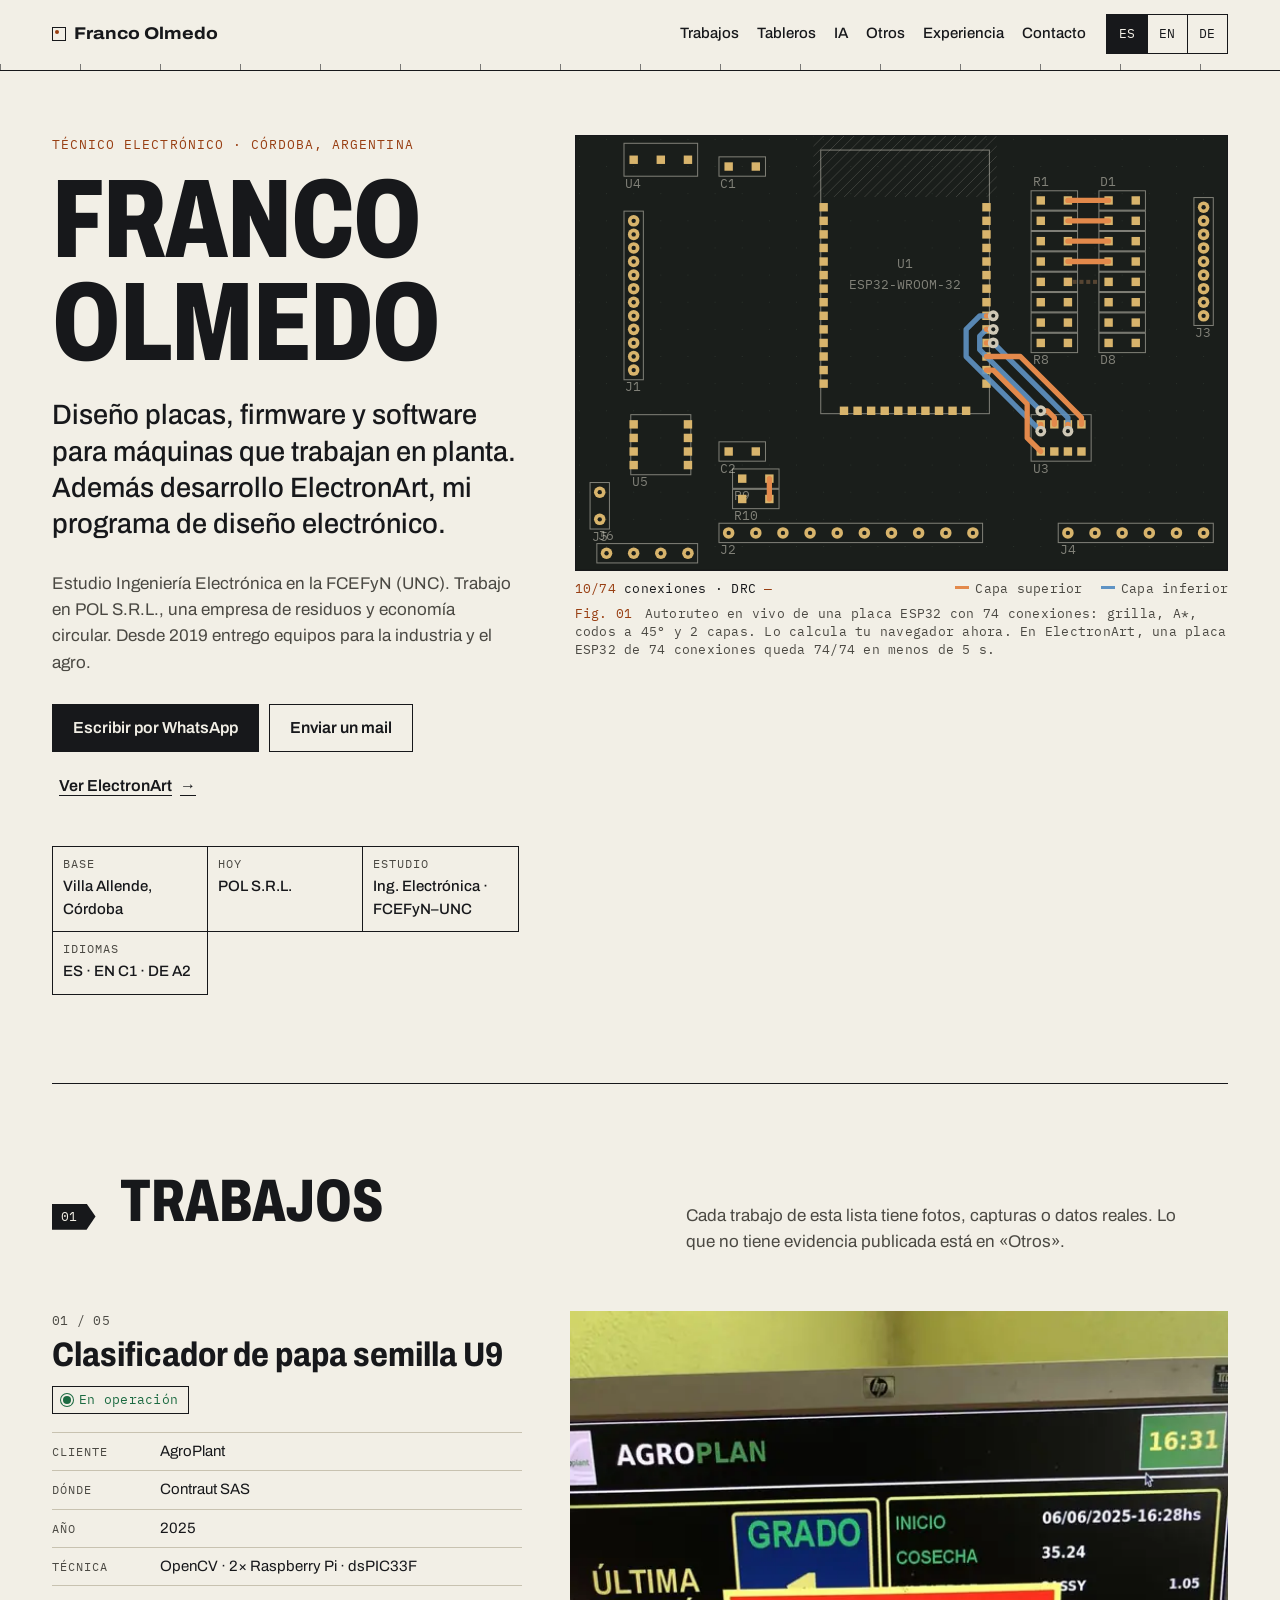
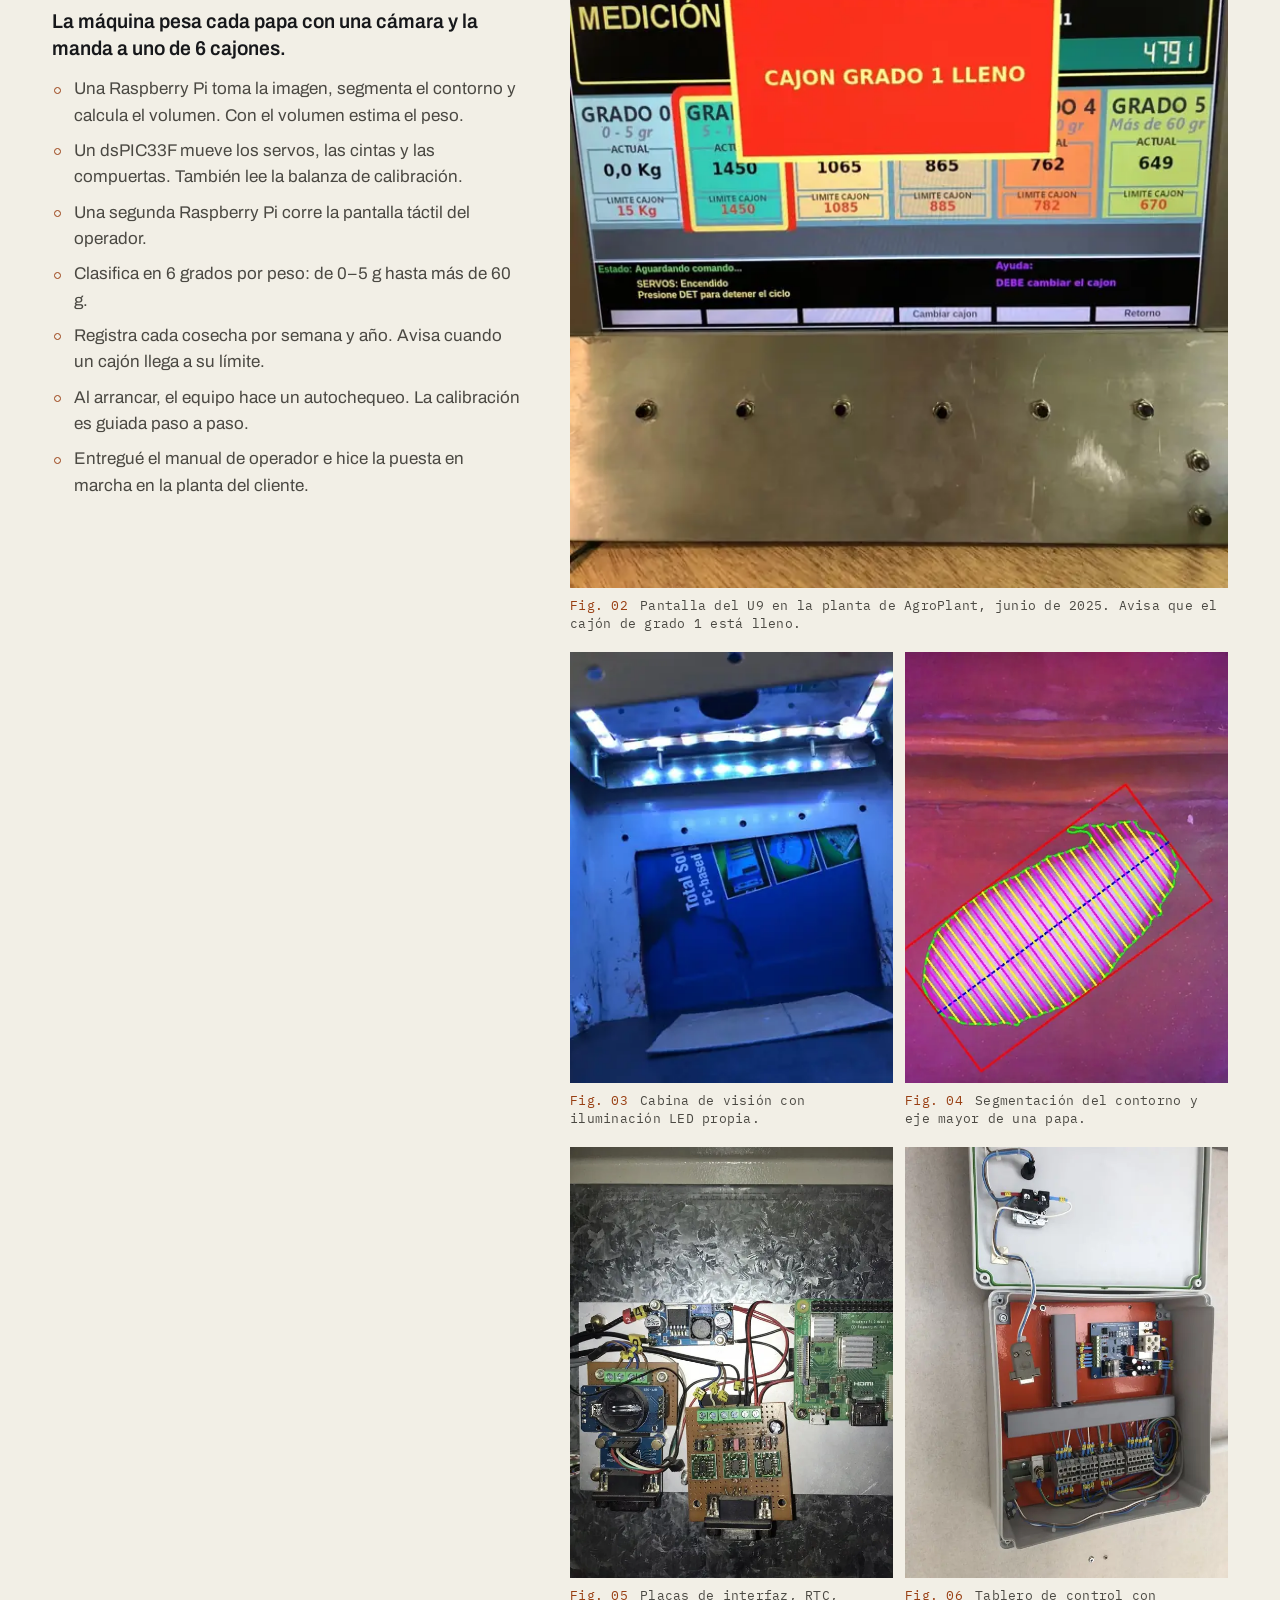
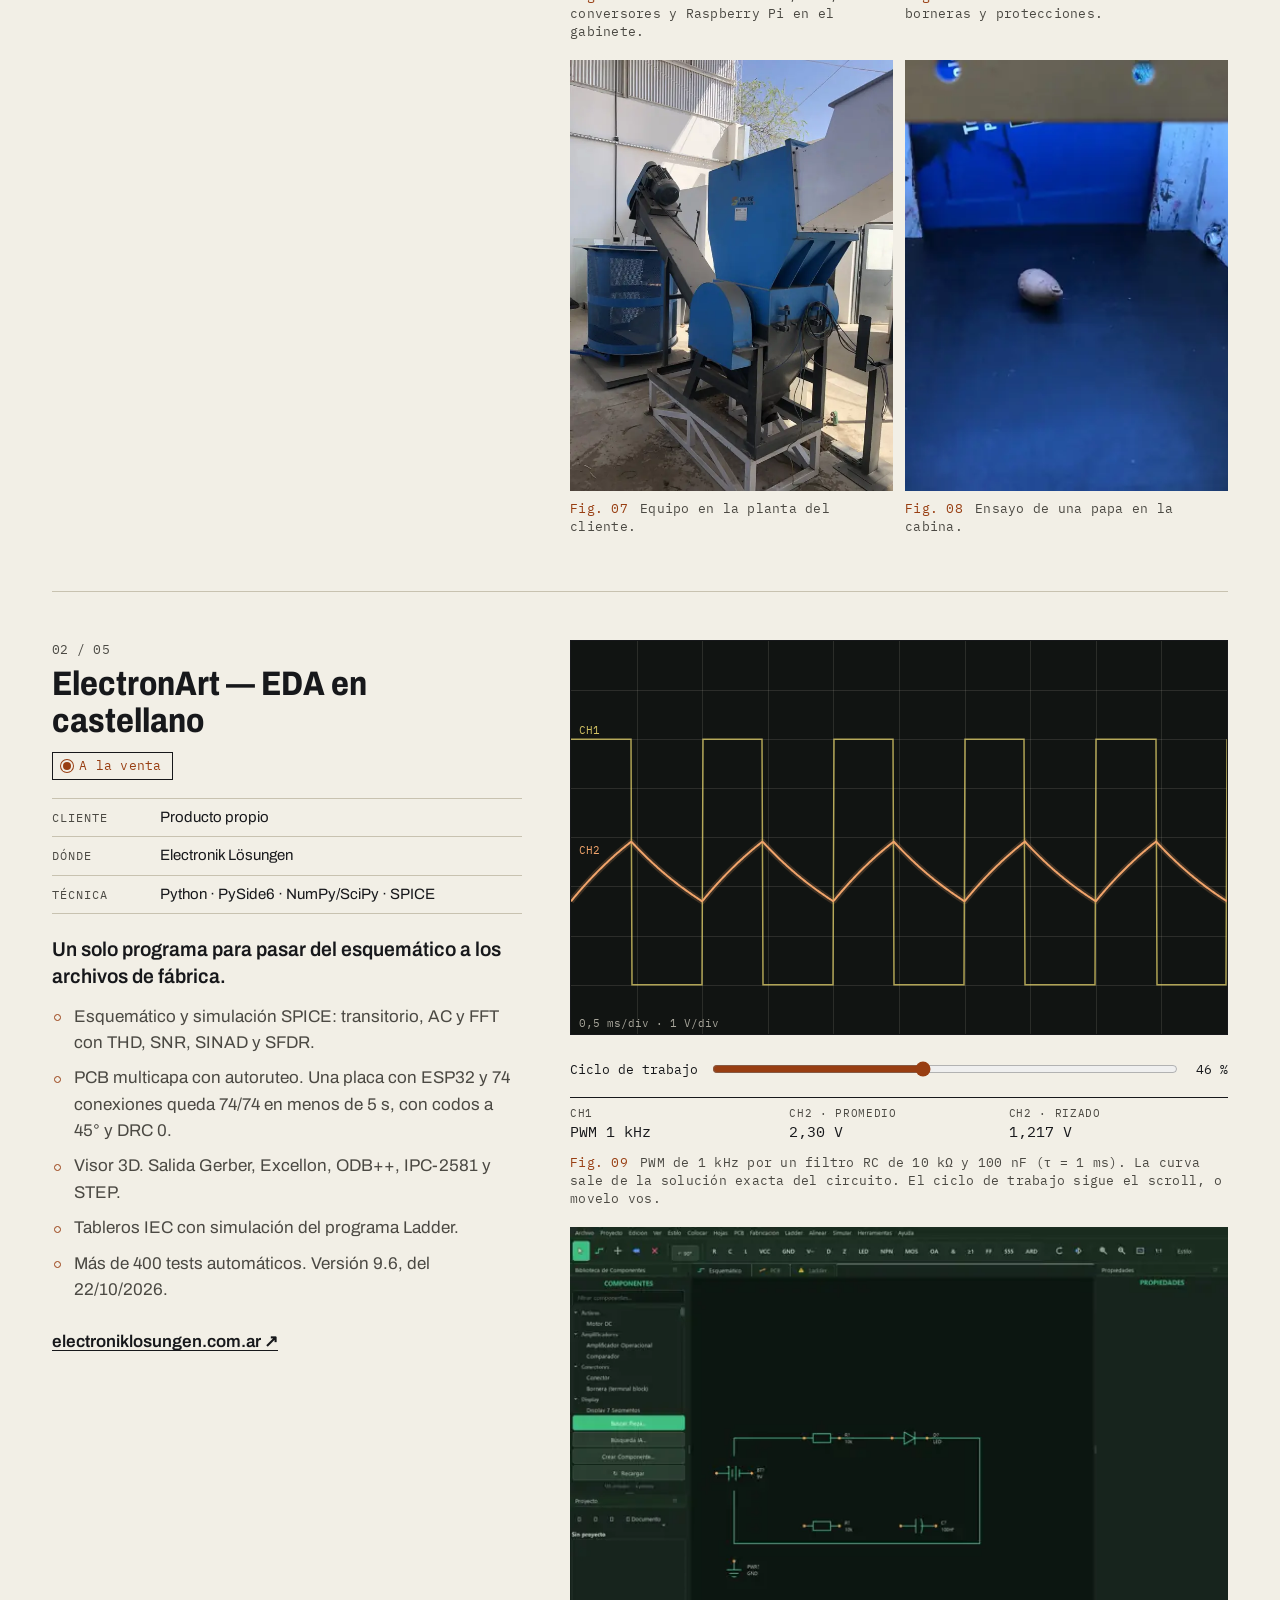
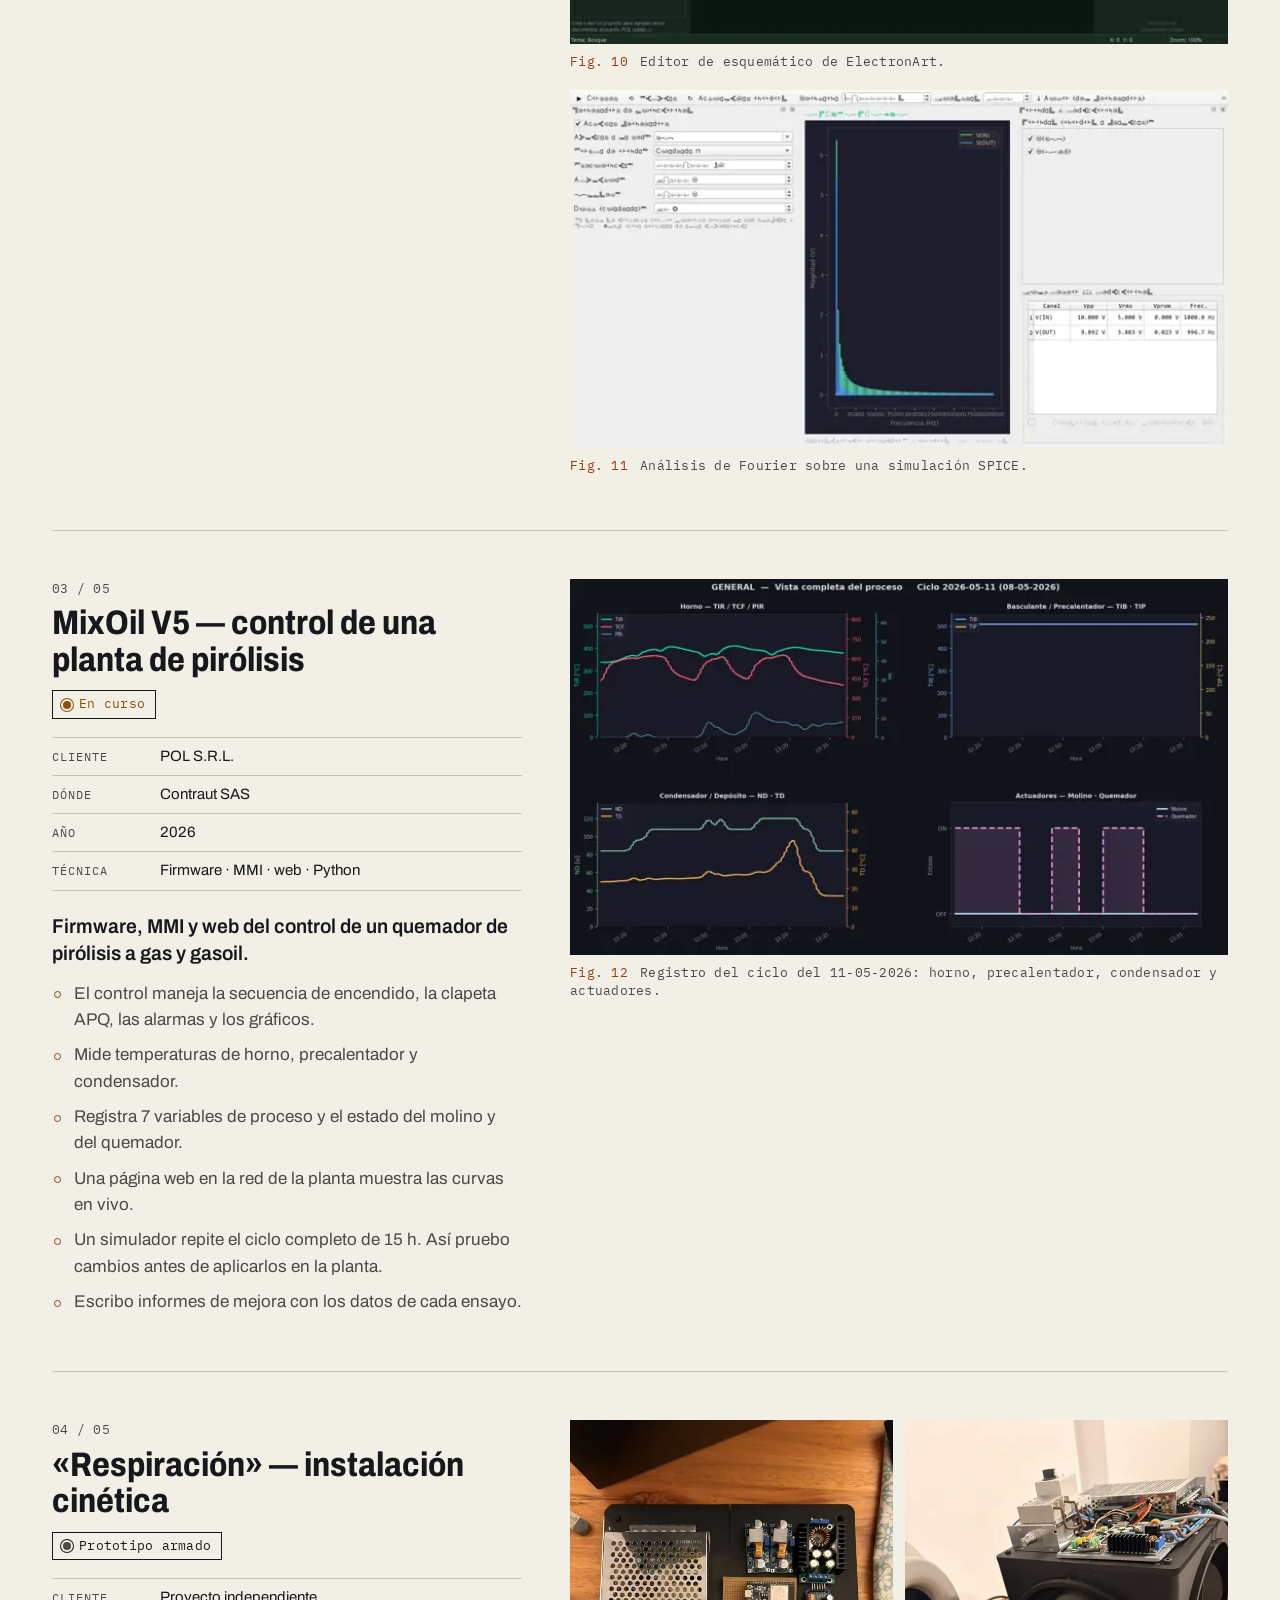
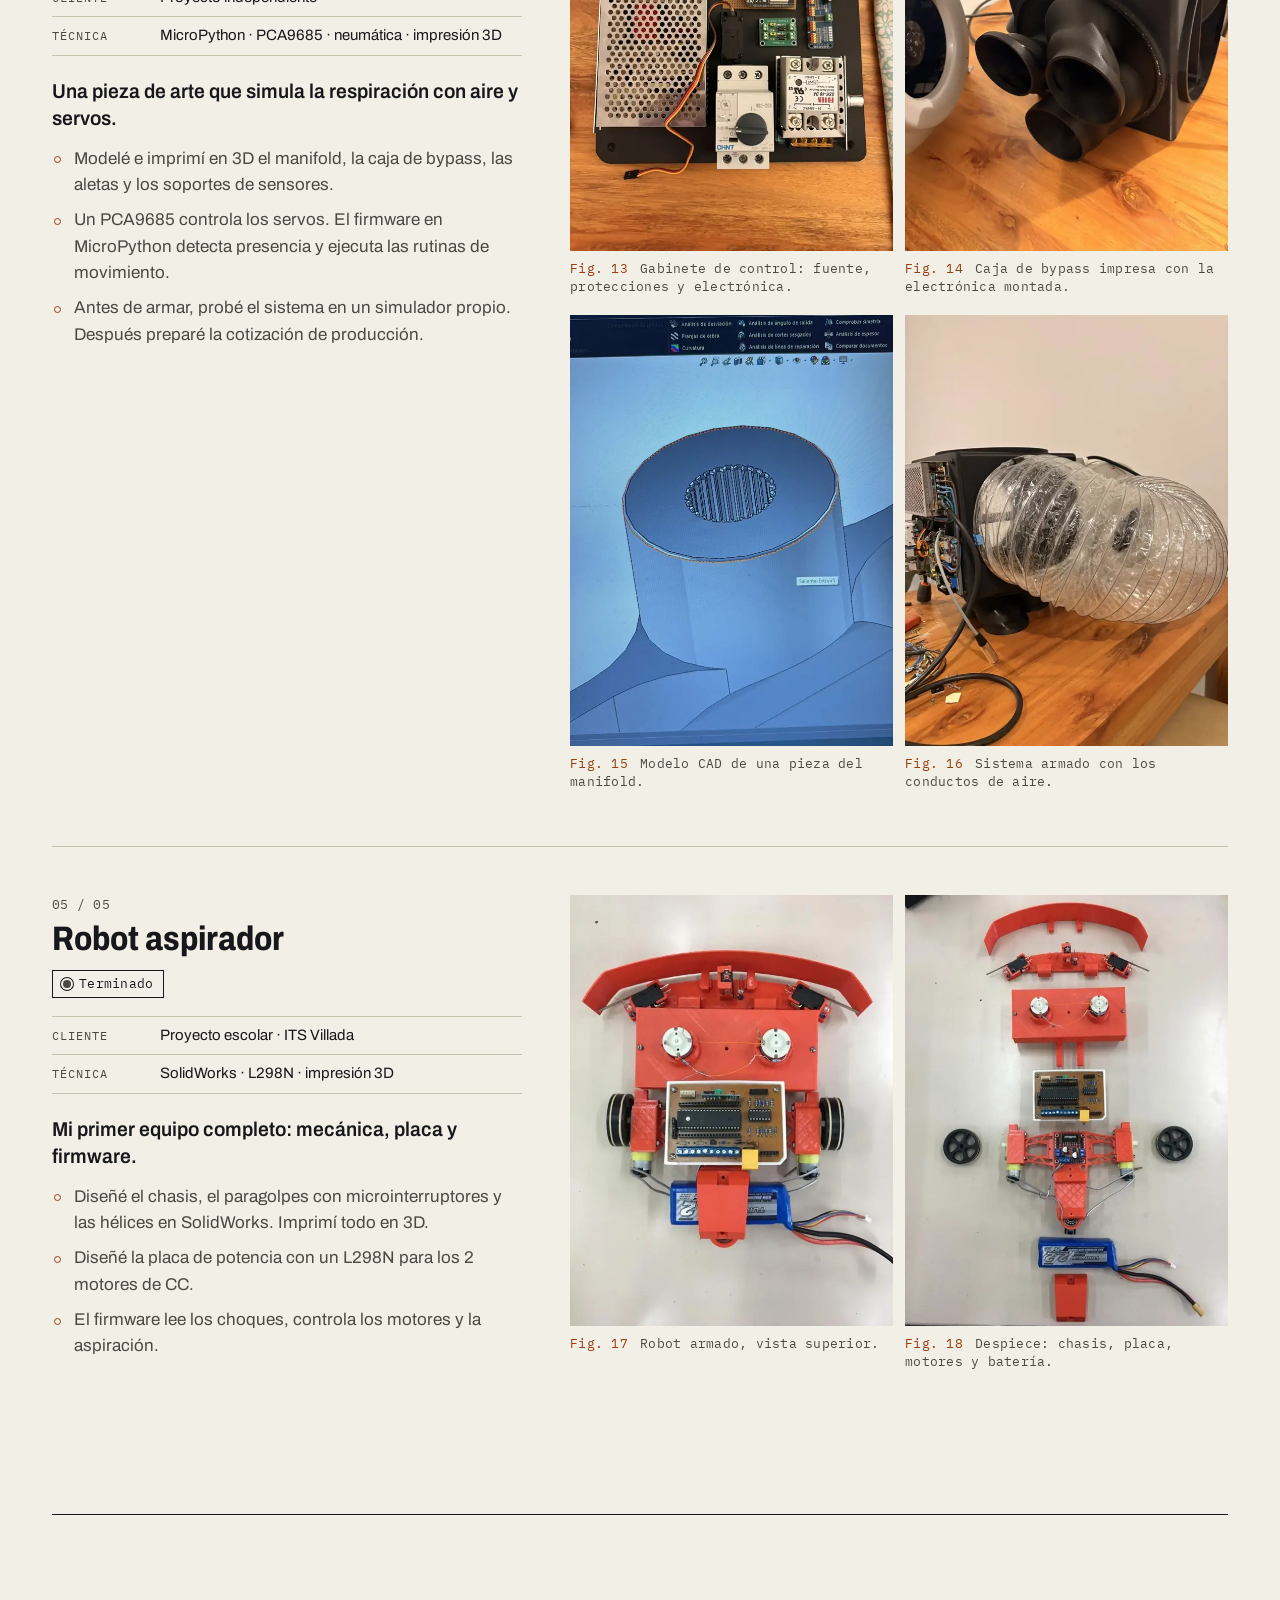
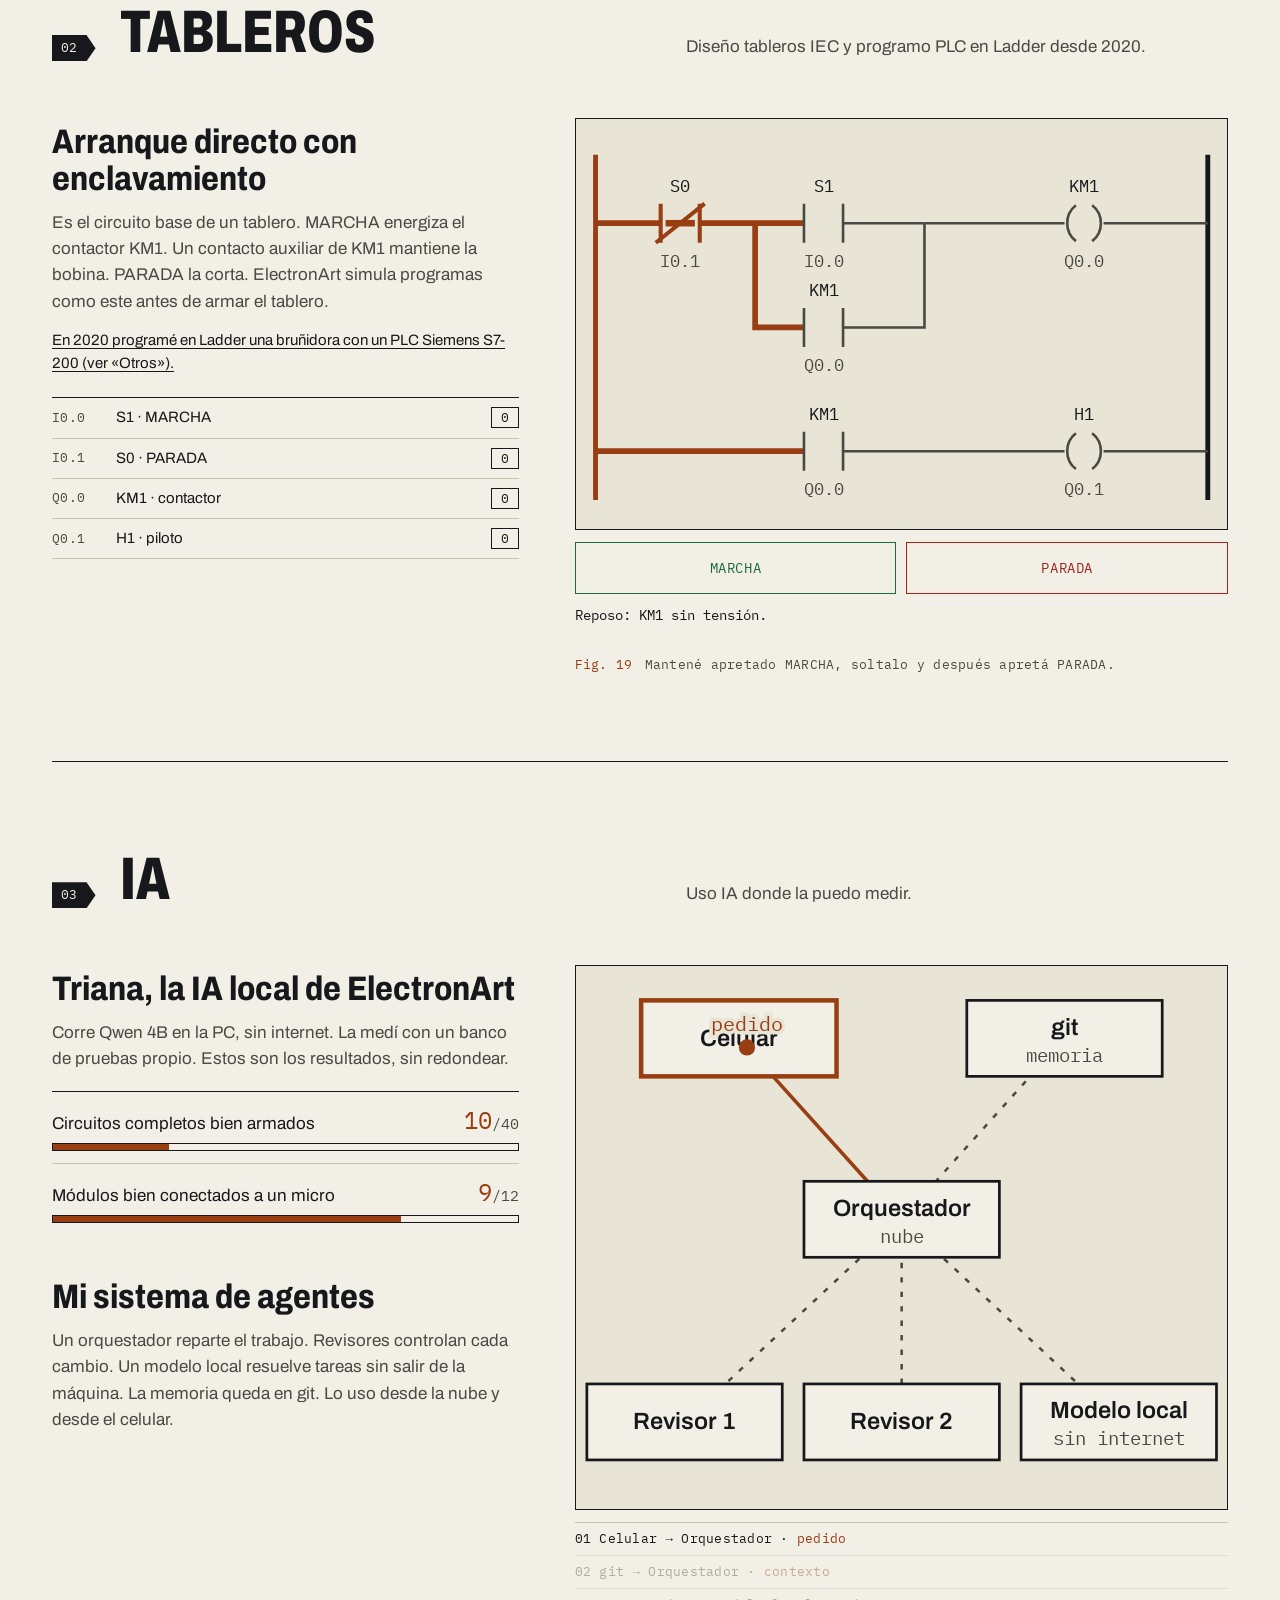
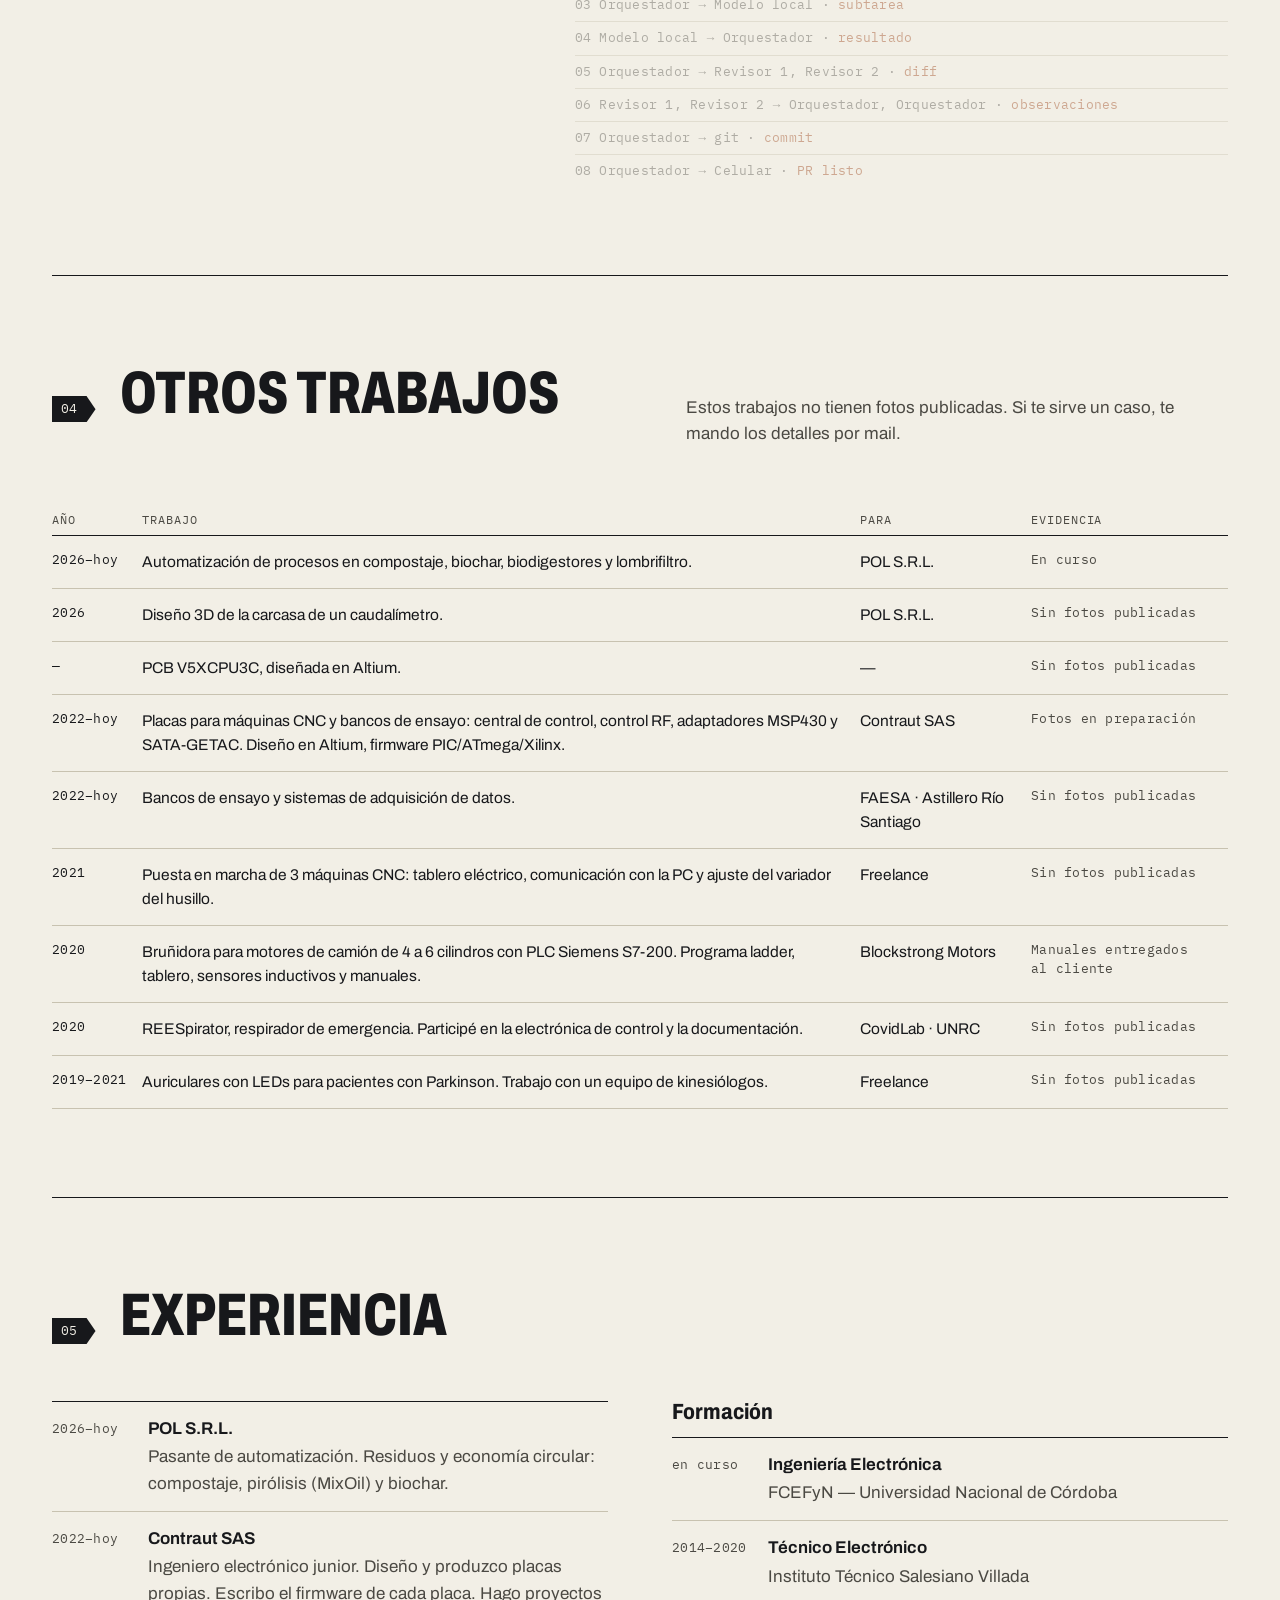
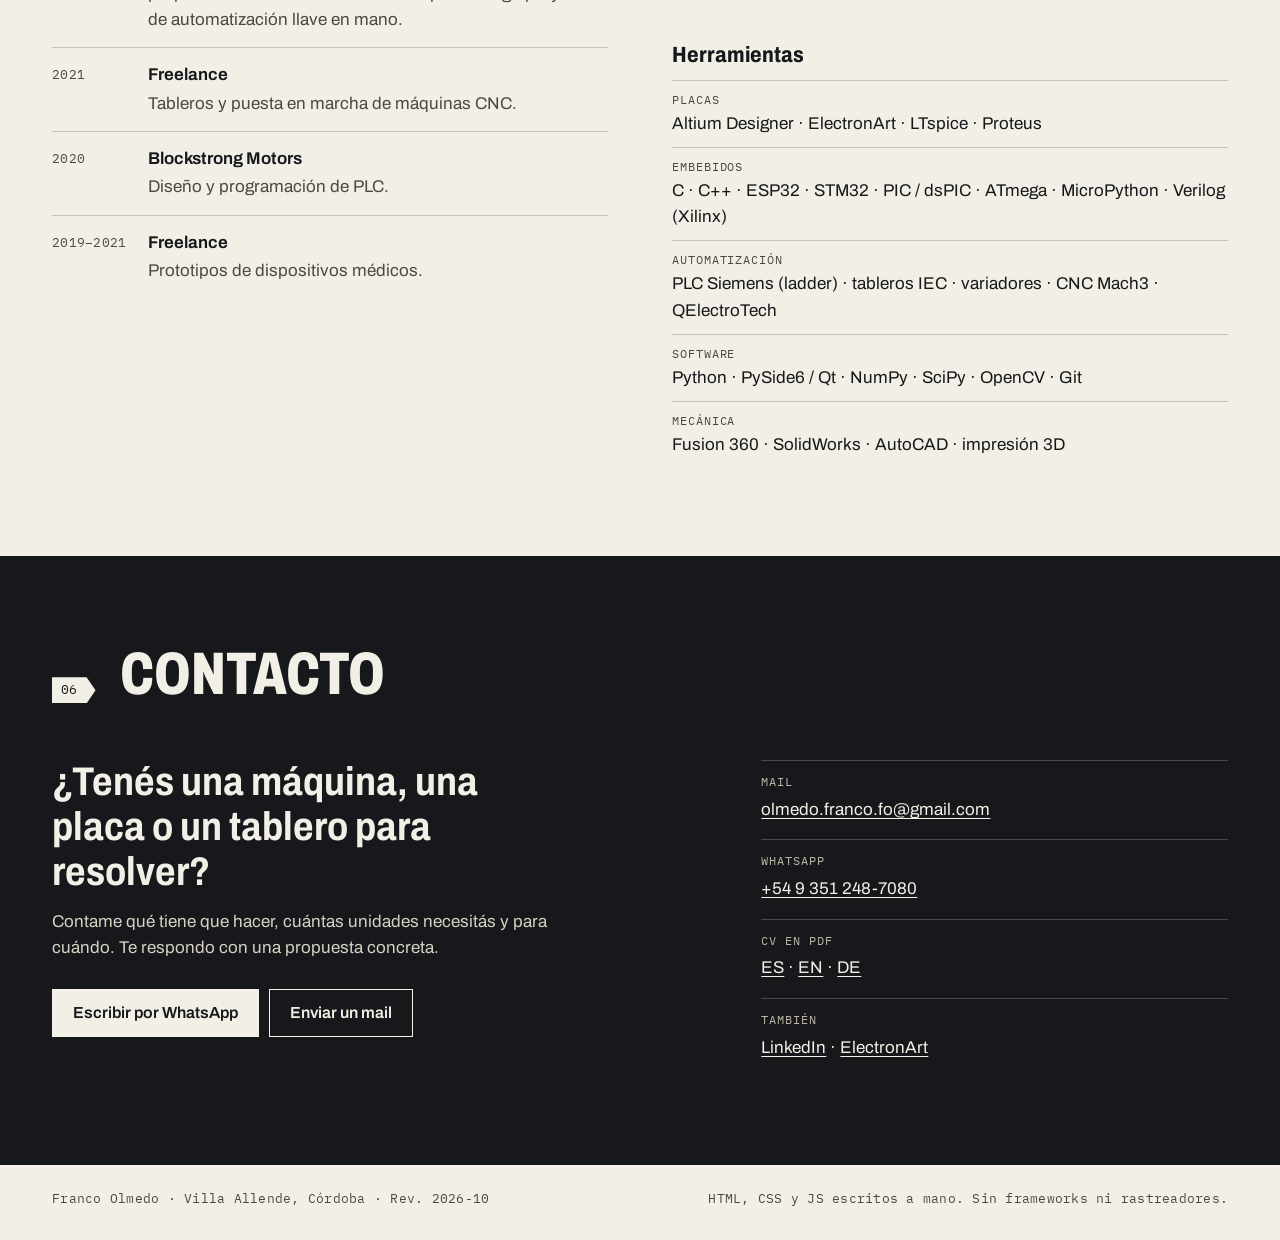
==== commit 9886992e: "Las 4 animaciones: autoruteo en la portada, osciloscopio, Ladder y agentes - Portada: placa ESP32 de" ====
--- a/index.html
+++ b/index.html
@@ -23,9 +23,11 @@
 <meta name="theme-color" content="#f2efe6">
 <link rel="icon" href="favicon.svg" type="image/svg+xml">
 <link rel="preload" href="assets/fonts/archivo-latin-wdth-normal.woff2" as="font" type="font/woff2" crossorigin>
+<script>document.documentElement.className="js"</script>
 <style>@font-face{font-family:Archivo;src:url(assets/fonts/archivo-latin-wdth-normal.woff2) format("woff2");font-weight:100 900;font-stretch:62% 125%;font-display:swap}
 @font-face{font-family:"Plex Mono";src:url(assets/fonts/ibm-plex-mono-latin-400-normal.woff2) format("woff2");font-weight:400;font-display:swap}
 :root{--paper:#f2efe6;--paper2:#e8e4d6;--ink:#17181b;--ink2:#4b4943;--rule:#c8c2b0;--cu:#983e12;--cu2:#f0a46b;--ok:#1b6a41;--run:#8a5300;
+--board:#1a1e1b;--cuL:#e3894b;--bot:#5f93c4;
 --sans:Archivo,"Helvetica Neue",Arial,sans-serif;--mono:"Plex Mono",ui-monospace,Menlo,Consolas,monospace;color-scheme:light}
 *,*::before,*::after{box-sizing:border-box}
 html{-webkit-text-size-adjust:100%;scroll-padding-top:84px}
@@ -40,7 +42,7 @@
 @media(min-width:760px){.wrap{padding:0 32px}}
 .skip{position:absolute;left:8px;top:-60px;background:var(--ink);color:var(--paper);padding:10px 14px;z-index:9}
 .skip:focus{top:8px}
-.mono,.kicker,.case-n,.meta dt,.tblock dt,figcaption,.status,.y,.tools dt,.ct-list dt,.foot,.ev,.net,.langs{font-family:var(--mono);font-size:13px;letter-spacing:.02em}
+.mono,.kicker,.case-n,.meta dt,.tblock dt,figcaption,.status,.y,.tools dt,.ct-list dt,.foot,.ev,.net,.langs,.hud,.log{font-family:var(--mono);font-size:13px;letter-spacing:.02em;font-variant-numeric:tabular-nums}
 
 /* cabecera: hoja de plano con marcas de zona */
 .top{background:var(--paper);border-bottom:1px solid var(--ink);position:relative}
@@ -62,11 +64,12 @@
 
 /* portada */
 .hero{display:grid;gap:32px;padding-top:40px;padding-bottom:56px}
-@media(min-width:960px){.hero{grid-template-columns:minmax(0,7fr) minmax(0,5fr);gap:56px;padding-top:72px;padding-bottom:88px;align-items:start}}
+@media(min-width:960px){.hero{grid-template-columns:minmax(0,5fr) minmax(0,7fr);grid-template-areas:"a f" "b f";gap:28px 56px;padding-top:64px;padding-bottom:88px;align-items:start}
+ .hero-a{grid-area:a}.rt{grid-area:f}.hero-b{grid-area:b}}
 .kicker{color:var(--cu);text-transform:uppercase;letter-spacing:.08em}
 h1{font-size:clamp(46px,11vw,112px);line-height:.92;font-weight:800;font-stretch:72%;letter-spacing:-.01em;text-transform:uppercase;margin-top:14px}
 .lead{font-size:clamp(21px,2.6vw,28px);line-height:1.3;font-weight:500;font-stretch:96%;margin-top:22px;max-width:30ch}
-.sub{color:var(--ink2);margin-top:16px;max-width:58ch}
+.sub{color:var(--ink2);max-width:58ch}
 .ctas{display:flex;flex-wrap:wrap;gap:10px;margin-top:28px}
 .btn{display:inline-flex;align-items:center;gap:8px;min-height:48px;padding:0 20px;font-weight:600;font-size:16px;text-decoration:none;border:1.5px solid var(--ink)}
 .btn-1{background:var(--ink);color:var(--paper)}
@@ -170,6 +173,90 @@
 .ct-list dd{font-size:17px;margin-top:2px;overflow-wrap:anywhere}
 .ct-list a{display:inline-block;padding:4px 0}
 .foot{display:flex;flex-wrap:wrap;justify-content:space-between;gap:6px 24px;padding-top:24px;padding-bottom:32px;color:var(--ink2);font-size:12.5px}
+
+/* piezas en vivo: sin JS no se muestran los lienzos */
+html:not(.js) .rt,html:not(.js) .osc{display:none}
+.rt-box,.osc-box{position:relative;border:1px solid var(--ink)}
+.rt-box{aspect-ratio:3/2;background:var(--board)}
+.osc-box{aspect-ratio:5/3;background:#111412}
+.rt canvas,.osc canvas{position:absolute;inset:0;width:100%;height:100%;display:block}
+.hud{display:flex;flex-wrap:wrap;align-items:center;justify-content:space-between;gap:4px 16px;margin-top:8px;font-size:12.5px}
+.hud p{margin:0}
+.hud b{font-weight:400;color:var(--cu)}
+.hud-k{color:var(--ink2)}
+.k{display:inline-block;width:14px;height:3px;margin:0 6px 3px 0;vertical-align:middle}
+.k-top{background:var(--cuL)}.k-bot{background:var(--bot);margin-left:10px}
+.again,.pb{font:13px var(--mono);letter-spacing:.04em;background:none;color:var(--ink);border:1.5px solid var(--ink);padding:0 14px;min-height:40px;cursor:pointer}
+.again:hover{background:var(--ink);color:var(--paper)}
+.rt figcaption{margin-top:6px}
+
+/* osciloscopio */
+.osc-ctl{display:flex;align-items:center;gap:12px;margin-top:10px;font:13px var(--mono)}
+.osc-ctl input{flex:1;min-width:0;height:44px;accent-color:var(--cu)}
+.osc-ctl output{min-width:4.5ch;text-align:right;font-variant-numeric:tabular-nums}
+.osc-read{display:grid;grid-template-columns:repeat(3,minmax(0,1fr));border-top:1px solid var(--ink);margin-top:4px}
+.osc-read div{padding:8px 8px 4px 0}
+.osc-read dt{font:11px var(--mono);letter-spacing:.06em;text-transform:uppercase;color:var(--ink2)}
+.osc-read dd{font:15px var(--mono);font-variant-numeric:tabular-nums;margin-top:2px}
+
+/* bloques de dos columnas: Tableros e IA */
+.duo{display:grid;gap:32px}
+@media(min-width:960px){.duo{grid-template-columns:minmax(0,5fr) minmax(0,7fr);gap:56px;align-items:start}}
+.duo-p{color:var(--ink2);margin-top:12px;max-width:56ch}
+.duo-ev{margin-top:14px;font-size:15px}
+.io{width:100%;border-collapse:collapse;margin-top:22px;font-size:15px}
+.io td{padding:8px 0;border-bottom:1px solid var(--rule)}
+.io tr:first-child td{border-top:1px solid var(--ink)}
+.io .y{width:64px;color:var(--ink2)}
+.io .v{text-align:right}
+[data-io]{display:inline-block;min-width:28px;text-align:center;font:13px var(--mono);border:1px solid var(--ink);padding:1px 0}
+[data-io].hi{background:var(--cu);border-color:var(--cu);color:#fff}
+
+/* Ladder */
+.lad{display:block;width:100%;height:auto;background:var(--paper2);border:1px solid var(--ink)}
+.lad path{fill:none;stroke:var(--ink2);stroke-width:1.6;transition:stroke .12s,stroke-width .12s}
+.lad .rail{stroke:var(--ink);stroke-width:3}
+.lad .rail:not(.r){stroke:var(--cu)}
+.lad .w.on{stroke:var(--cu);stroke-width:3.5}
+.lad text{font:10.5px var(--mono);fill:var(--ink);text-anchor:middle}
+.lad .ad{fill:var(--ink2)}
+.ct .bar{fill:none}
+.ct.cl .bar{fill:var(--cu)}
+.ct.cl path{stroke:var(--cu);stroke-width:2.5}
+.coil circle{fill:none}
+.coil.on circle{fill:var(--cu2)}
+.coil.on path{stroke:var(--cu);stroke-width:2.5}
+.lad-ctl{display:flex;gap:10px;margin-top:12px}
+.pb{flex:1;min-height:52px;font-size:14px;font-weight:400;touch-action:manipulation;-webkit-user-select:none;user-select:none}
+.pb.on{border-color:var(--ok);color:var(--ok)}
+.pb.off{border-color:#a3241c;color:#a3241c}
+.pb.down{color:#fff}.pb.on.down{background:var(--ok)}.pb.off.down{background:#a3241c}
+.lad-msg{font:14px var(--mono);margin-top:12px;min-height:2.9em}
+
+/* IA */
+.bars{margin-top:18px}
+.bars li{display:grid;grid-template-columns:minmax(0,1fr) auto;align-items:baseline;gap:6px 12px;padding:12px 0;border-top:1px solid var(--rule)}
+.bars li:first-child{border-top-color:var(--ink)}
+.bn{font:15px var(--mono);font-variant-numeric:tabular-nums;color:var(--ink2)}
+.bn b{font-size:24px;font-weight:400;color:var(--cu)}
+.bt{grid-column:1/-1;height:8px;border:1px solid var(--ink);background:var(--paper)}
+.bt span{display:block;height:100%;background:var(--cu)}
+.h-ag{margin-top:44px}
+.ag{display:block;width:100%;height:auto;border:1px solid var(--ink);background:var(--paper2)}
+.ag .e{fill:none;stroke:var(--ink2);stroke-width:1.4;stroke-dasharray:3 5}
+.ag .e.on{stroke:var(--cu);stroke-width:2;stroke-dasharray:none}
+.nd rect{fill:var(--paper);stroke:var(--ink);stroke-width:1.5;transition:stroke .2s}
+.nd.on rect{stroke:var(--cu);stroke-width:2.5}
+.nd text{font:600 13px var(--sans);text-anchor:middle;fill:var(--ink)}
+.nd .sub{font:400 10.5px var(--mono);fill:var(--ink2)}
+.msgs circle{fill:var(--cu)}
+.msgs text{font:11px var(--mono);fill:var(--cu);text-anchor:middle;paint-order:stroke;stroke:var(--paper2);stroke-width:4px}
+.log{margin-top:12px;font-size:12.5px}
+.log li{padding:6px 0;border-top:1px solid var(--rule);color:var(--ink2);transition:opacity .2s}
+.log b{font-weight:400;color:var(--cu)}
+.anim .log li{opacity:.4}
+.anim .log li.cur{opacity:1;color:var(--ink)}
+@media(prefers-reduced-motion:reduce){*,*::before,*::after{transition:none!important;scroll-behavior:auto!important}}
 </style>
 <script type="application/ld+json">{"@context":"https://schema.org","@type":"Person","name":"Franco Olmedo","url":"https://franco.electroniklosungen.com.ar/","email":"mailto:olmedo.franco.fo@gmail.com","telephone":"+54 9 351 248-7080","jobTitle":"Técnico electrónico","worksFor":{"@type":"Organization","name":"POL S.R.L."},"alumniOf":{"@type":"EducationalOrganization","name":"Instituto Técnico Salesiano Villada"},"address":{"@type":"PostalAddress","addressLocality":"Villa Allende","addressRegion":"Córdoba","addressCountry":"AR"},"sameAs":["https://www.linkedin.com/in/franco-olmedo-967405194/","https://electroniklosungen.com.ar"]}</script>
 </head>
@@ -177,18 +264,21 @@
 <a class="skip" href="#main">Ir al contenido</a>
 <header class="top"><div class="wrap top-in"><a class="brand" href="./"><span class="pin1" aria-hidden="true"></span>Franco Olmedo</a><nav aria-label="Secciones"><ul class="nav"><li><a href="#trabajos">Trabajos</a></li><li><a href="#tableros">Tableros</a></li><li><a href="#ia">IA</a></li><li><a href="#otros">Otros</a></li><li><a href="#experiencia">Experiencia</a></li><li><a href="#contacto">Contacto</a></li></ul></nav><ul class="langs" aria-label="Idioma / Language / Sprache"><li><a href="./" hreflang="es" lang="es" aria-current="page">ES</a></li><li><a href="en/" hreflang="en" lang="en">EN</a></li><li><a href="de/" hreflang="de" lang="de">DE</a></li></ul></div></header>
 <main id="main">
-<section class="hero wrap" aria-labelledby="h-nombre"><div class="hero-txt"><p class="kicker">Técnico electrónico · Córdoba, Argentina</p><h1 id="h-nombre">Franco Olmedo</h1><p class="lead">Diseño placas, firmware y software para máquinas que trabajan en planta. Además desarrollo ElectronArt, mi programa de diseño electrónico.</p><p class="sub">Estudio Ingeniería Electrónica en la FCEFyN (UNC). Trabajo en POL S.R.L., una empresa de residuos y economía circular. Desde 2019 entrego equipos para la industria y el agro.</p><div class="ctas"><a class="btn btn-1" href="https://wa.me/5493512487080?text=Hola%20Franco%2C%20te%20escribo%20desde%20tu%20portfolio." rel="noopener">Escribir por WhatsApp</a><a class="btn btn-2" href="mailto:olmedo.franco.fo@gmail.com">Enviar un mail</a><a class="btn btn-3" href="https://electroniklosungen.com.ar" rel="noopener">Ver ElectronArt <span aria-hidden="true">→</span></a></div><dl class="tblock"><div><dt>Base</dt><dd>Villa Allende, Córdoba</dd></div><div><dt>Hoy</dt><dd>POL S.R.L.</dd></div><div><dt>Estudio</dt><dd>Ing. Electrónica · FCEFyN–UNC</dd></div><div><dt>Idiomas</dt><dd>ES · EN C1 · DE A2</dd></div></dl></div><div class="hero-fig"><figure class="fig"><a href="assets/img/u9-hmi-grado-1280.webp" aria-label="Abrir imagen en tamaño completo: Clasificador U9 en la planta de AgroPlant, junio de 2025. La pantalla avisa que el cajón de grado 1 está lleno."><img src="assets/img/u9-hmi-grado-640.webp" srcset="assets/img/u9-hmi-grado-640.webp 640w, assets/img/u9-hmi-grado-1280.webp 1280w" sizes="(min-width: 1000px) 640px, 100vw" width="640" height="853" alt="Clasificador U9 en la planta de AgroPlant, junio de 2025. La pantalla avisa que el cajón de grado 1 está lleno." fetchpriority="high" decoding="async"></a><figcaption><span class="ref">Fig. 01</span> Clasificador U9 en la planta de AgroPlant, junio de 2025. La pantalla avisa que el cajón de grado 1 está lleno.</figcaption></figure></div></section>
+<section class="hero wrap" aria-labelledby="h-nombre"><div class="hero-a"><p class="kicker">Técnico electrónico · Córdoba, Argentina</p><h1 id="h-nombre">Franco Olmedo</h1><p class="lead">Diseño placas, firmware y software para máquinas que trabajan en planta. Además desarrollo ElectronArt, mi programa de diseño electrónico.</p></div><figure class="live rt" id="ruteo" data-conn="conexiones" data-vias="vías" data-pas="pasadas" data-calc="cálculo"><div class="rt-box"><canvas role="img" aria-label="Animación: autoruteo de una placa con un ESP32 y 74 conexiones. Las pistas se trazan una por una, con codos a 45° y dos capas."></canvas></div><div class="hud"><p class="hud-n"><b>0/74</b> conexiones · DRC <b>—</b></p><p class="hud-k"><span class="k k-top"></span>Capa superior <span class="k k-bot"></span>Capa inferior</p><button type="button" class="again" hidden>Rutear de nuevo</button></div><figcaption><span class="ref">Fig. 01</span> Autoruteo en vivo de una placa ESP32 con 74 conexiones: grilla, A*, codos a 45° y 2 capas. Lo calcula tu navegador ahora. En ElectronArt, una placa ESP32 de 74 conexiones queda 74/74 en menos de 5 s.</figcaption></figure><div class="hero-b"><p class="sub">Estudio Ingeniería Electrónica en la FCEFyN (UNC). Trabajo en POL S.R.L., una empresa de residuos y economía circular. Desde 2019 entrego equipos para la industria y el agro.</p><div class="ctas"><a class="btn btn-1" href="https://wa.me/5493512487080?text=Hola%20Franco%2C%20te%20escribo%20desde%20tu%20portfolio." rel="noopener">Escribir por WhatsApp</a><a class="btn btn-2" href="mailto:olmedo.franco.fo@gmail.com">Enviar un mail</a><a class="btn btn-3" href="https://electroniklosungen.com.ar" rel="noopener">Ver ElectronArt <span aria-hidden="true">→</span></a></div><dl class="tblock"><div><dt>Base</dt><dd>Villa Allende, Córdoba</dd></div><div><dt>Hoy</dt><dd>POL S.R.L.</dd></div><div><dt>Estudio</dt><dd>Ing. Electrónica · FCEFyN–UNC</dd></div><div><dt>Idiomas</dt><dd>ES · EN C1 · DE A2</dd></div></dl></div></section>
 <section id="trabajos" class="sec wrap" aria-labelledby="h-trab"><div class="sec-h"><p class="net" aria-hidden="true">01</p><h2 id="h-trab">Trabajos</h2><p class="sec-sub">Cada trabajo de esta lista tiene fotos, capturas o datos reales. Lo que no tiene evidencia publicada está en «Otros».</p></div>
 <article class="case" id="u9" aria-labelledby="h-u9"><div class="case-txt"><p class="case-n">01 / 05</p><h3 id="h-u9">Clasificador de papa semilla U9</h3><p class="status st_op"><span class="led" aria-hidden="true"></span>En operación</p><dl class="meta"><div><dt>Cliente</dt><dd>AgroPlant</dd></div><div><dt>Dónde</dt><dd>Contraut SAS</dd></div><div><dt>Año</dt><dd>2025</dd></div><div><dt>Técnica</dt><dd>OpenCV · 2× Raspberry Pi · dsPIC33F</dd></div></dl><p class="case-lead">La máquina pesa cada papa con una cámara y la manda a uno de 6 cajones.</p><ul class="pts"><li>Una Raspberry Pi toma la imagen, segmenta el contorno y calcula el volumen. Con el volumen estima el peso.</li><li>Un dsPIC33F mueve los servos, las cintas y las compuertas. También lee la balanza de calibración.</li><li>Una segunda Raspberry Pi corre la pantalla táctil del operador.</li><li>Clasifica en 6 grados por peso: de 0–5 g hasta más de 60 g.</li><li>Registra cada cosecha por semana y año. Avisa cuando un cajón llega a su límite.</li><li>Al arrancar, el equipo hace un autochequeo. La calibración es guiada paso a paso.</li><li>Entregué el manual de operador e hice la puesta en marcha en la planta del cliente.</li></ul></div><div class="case-figs"><figure class="fig w"><a href="assets/img/u9-hmi-grado-1280.webp" aria-label="Abrir imagen en tamaño completo: Pantalla del U9 en la planta de AgroPlant, junio de 2025. Avisa que el cajón de grado 1 está lleno."><img src="assets/img/u9-hmi-grado-640.webp" srcset="assets/img/u9-hmi-grado-640.webp 640w, assets/img/u9-hmi-grado-1280.webp 1280w" sizes="(min-width: 1000px) 640px, 100vw" width="640" height="853" alt="Pantalla del U9 en la planta de AgroPlant, junio de 2025. Avisa que el cajón de grado 1 está lleno." loading="lazy" decoding="async"></a><figcaption><span class="ref">Fig. 02</span> Pantalla del U9 en la planta de AgroPlant, junio de 2025. Avisa que el cajón de grado 1 está lleno.</figcaption></figure><figure class="fig"><a href="assets/img/u9-camara-1280.webp" aria-label="Abrir imagen en tamaño completo: Cabina de visión con iluminación LED propia."><img src="assets/img/u9-camara-640.webp" srcset="assets/img/u9-camara-640.webp 640w, assets/img/u9-camara-1280.webp 1280w" sizes="(min-width: 1000px) 320px, 50vw" width="640" height="480" alt="Cabina de visión con iluminación LED propia." loading="lazy" decoding="async"></a><figcaption><span class="ref">Fig. 03</span> Cabina de visión con iluminación LED propia.</figcaption></figure><figure class="fig"><a href="assets/img/u9-segmentacion-1280.webp" aria-label="Abrir imagen en tamaño completo: Segmentación del contorno y eje mayor de una papa."><img src="assets/img/u9-segmentacion-640.webp" srcset="assets/img/u9-segmentacion-640.webp 640w, assets/img/u9-segmentacion-1280.webp 1280w" sizes="(min-width: 1000px) 320px, 50vw" width="640" height="640" alt="Segmentación del contorno y eje mayor de una papa." loading="lazy" decoding="async"></a><figcaption><span class="ref">Fig. 04</span> Segmentación del contorno y eje mayor de una papa.</figcaption></figure><figure class="fig"><a href="assets/img/u9-placas-1280.webp" aria-label="Abrir imagen en tamaño completo: Placas de interfaz, RTC, conversores y Raspberry Pi en el gabinete."><img src="assets/img/u9-placas-640.webp" srcset="assets/img/u9-placas-640.webp 640w, assets/img/u9-placas-1280.webp 1280w" sizes="(min-width: 1000px) 320px, 50vw" width="640" height="853" alt="Placas de interfaz, RTC, conversores y Raspberry Pi en el gabinete." loading="lazy" decoding="async"></a><figcaption><span class="ref">Fig. 05</span> Placas de interfaz, RTC, conversores y Raspberry Pi en el gabinete.</figcaption></figure><figure class="fig"><a href="assets/img/u9-tablero-1280.webp" aria-label="Abrir imagen en tamaño completo: Tablero de control con borneras y protecciones."><img src="assets/img/u9-tablero-640.webp" srcset="assets/img/u9-tablero-640.webp 640w, assets/img/u9-tablero-1280.webp 1280w" sizes="(min-width: 1000px) 320px, 50vw" width="640" height="853" alt="Tablero de control con borneras y protecciones." loading="lazy" decoding="async"></a><figcaption><span class="ref">Fig. 06</span> Tablero de control con borneras y protecciones.</figcaption></figure><figure class="fig"><a href="assets/img/u9-planta-1280.webp" aria-label="Abrir imagen en tamaño completo: Equipo en la planta del cliente."><img src="assets/img/u9-planta-640.webp" srcset="assets/img/u9-planta-640.webp 640w, assets/img/u9-planta-1280.webp 1280w" sizes="(min-width: 1000px) 320px, 50vw" width="640" height="853" alt="Equipo en la planta del cliente." loading="lazy" decoding="async"></a><figcaption><span class="ref">Fig. 07</span> Equipo en la planta del cliente.</figcaption></figure><figure class="fig"><a href="assets/img/u9-ensayo-1280.webp" aria-label="Abrir imagen en tamaño completo: Ensayo de una papa en la cabina."><img src="assets/img/u9-ensayo-640.webp" srcset="assets/img/u9-ensayo-640.webp 640w, assets/img/u9-ensayo-1280.webp 1280w" sizes="(min-width: 1000px) 320px, 50vw" width="640" height="480" alt="Ensayo de una papa en la cabina." loading="lazy" decoding="async"></a><figcaption><span class="ref">Fig. 08</span> Ensayo de una papa en la cabina.</figcaption></figure></div></article>
-<article class="case" id="electronart" aria-labelledby="h-electronart"><div class="case-txt"><p class="case-n">02 / 05</p><h3 id="h-electronart">ElectronArt — EDA en castellano</h3><p class="status st_sale"><span class="led" aria-hidden="true"></span>A la venta</p><dl class="meta"><div><dt>Cliente</dt><dd>Producto propio</dd></div><div><dt>Dónde</dt><dd>Electronik Lösungen</dd></div><div><dt>Técnica</dt><dd>Python · PySide6 · NumPy/SciPy · SPICE</dd></div></dl><p class="case-lead">Un solo programa para pasar del esquemático a los archivos de fábrica.</p><ul class="pts"><li>Esquemático y simulación SPICE: transitorio, AC y FFT con THD, SNR, SINAD y SFDR.</li><li>PCB multicapa con autoruteo. Una placa con ESP32 y 74 conexiones queda 74/74 en menos de 5 s, con codos a 45° y DRC 0.</li><li>Visor 3D. Salida Gerber, Excellon, ODB++, IPC-2581 y STEP.</li><li>Tableros IEC con simulación del programa Ladder.</li><li>Más de 400 tests automáticos. Versión 9.6, del 22/10/2026.</li></ul><p><a class="ext" href="https://electroniklosungen.com.ar" rel="noopener">electroniklosungen.com.ar <span aria-hidden="true">↗</span></a></p></div><div class="case-figs"><figure class="fig w"><a href="assets/img/ea-esquematico-1280.webp" aria-label="Abrir imagen en tamaño completo: Editor de esquemático de ElectronArt."><img src="assets/img/ea-esquematico-640.webp" srcset="assets/img/ea-esquematico-640.webp 640w, assets/img/ea-esquematico-1280.webp 1280w" sizes="(min-width: 1000px) 640px, 100vw" width="640" height="405" alt="Editor de esquemático de ElectronArt." loading="lazy" decoding="async"></a><figcaption><span class="ref">Fig. 09</span> Editor de esquemático de ElectronArt.</figcaption></figure><figure class="fig w"><a href="assets/img/ea-fft-1280.webp" aria-label="Abrir imagen en tamaño completo: Análisis de Fourier sobre una simulación SPICE."><img src="assets/img/ea-fft-640.webp" srcset="assets/img/ea-fft-640.webp 640w, assets/img/ea-fft-1280.webp 1280w" sizes="(min-width: 1000px) 640px, 100vw" width="640" height="348" alt="Análisis de Fourier sobre una simulación SPICE." loading="lazy" decoding="async"></a><figcaption><span class="ref">Fig. 10</span> Análisis de Fourier sobre una simulación SPICE.</figcaption></figure></div></article>
-<article class="case" id="mixoil" aria-labelledby="h-mixoil"><div class="case-txt"><p class="case-n">03 / 05</p><h3 id="h-mixoil">MixOil V5 — control de una planta de pirólisis</h3><p class="status st_run"><span class="led" aria-hidden="true"></span>En curso</p><dl class="meta"><div><dt>Cliente</dt><dd>POL S.R.L.</dd></div><div><dt>Dónde</dt><dd>Contraut SAS</dd></div><div><dt>Año</dt><dd>2026</dd></div><div><dt>Técnica</dt><dd>Firmware · MMI · web · Python</dd></div></dl><p class="case-lead">Firmware, MMI y web del control de un quemador de pirólisis a gas y gasoil.</p><ul class="pts"><li>El control maneja la secuencia de encendido, la clapeta APQ, las alarmas y los gráficos.</li><li>Mide temperaturas de horno, precalentador y condensador.</li><li>Registra 7 variables de proceso y el estado del molino y del quemador.</li><li>Una página web en la red de la planta muestra las curvas en vivo.</li><li>Un simulador repite el ciclo completo de 15 h. Así pruebo cambios antes de aplicarlos en la planta.</li><li>Escribo informes de mejora con los datos de cada ensayo.</li></ul></div><div class="case-figs one"><figure class="fig w"><a href="assets/img/mixoil-ciclo-1280.webp" aria-label="Abrir imagen en tamaño completo: Registro del ciclo del 11-05-2026: horno, precalentador, condensador y actuadores."><img src="assets/img/mixoil-ciclo-640.webp" srcset="assets/img/mixoil-ciclo-640.webp 640w, assets/img/mixoil-ciclo-1280.webp 1280w" sizes="(min-width: 1000px) 640px, 100vw" width="640" height="366" alt="Registro del ciclo del 11-05-2026: horno, precalentador, condensador y actuadores." loading="lazy" decoding="async"></a><figcaption><span class="ref">Fig. 11</span> Registro del ciclo del 11-05-2026: horno, precalentador, condensador y actuadores.</figcaption></figure></div></article>
-<article class="case" id="respiracion" aria-labelledby="h-respiracion"><div class="case-txt"><p class="case-n">04 / 05</p><h3 id="h-respiracion">«Respiración» — instalación cinética</h3><p class="status st_proto"><span class="led" aria-hidden="true"></span>Prototipo armado</p><dl class="meta"><div><dt>Cliente</dt><dd>Proyecto independiente</dd></div><div><dt>Técnica</dt><dd>MicroPython · PCA9685 · neumática · impresión 3D</dd></div></dl><p class="case-lead">Una pieza de arte que simula la respiración con aire y servos.</p><ul class="pts"><li>Modelé e imprimí en 3D el manifold, la caja de bypass, las aletas y los soportes de sensores.</li><li>Un PCA9685 controla los servos. El firmware en MicroPython detecta presencia y ejecuta las rutinas de movimiento.</li><li>Antes de armar, probé el sistema en un simulador propio. Después preparé la cotización de producción.</li></ul></div><div class="case-figs"><figure class="fig"><a href="assets/img/obra-control-1280.webp" aria-label="Abrir imagen en tamaño completo: Gabinete de control: fuente, protecciones y electrónica."><img src="assets/img/obra-control-640.webp" srcset="assets/img/obra-control-640.webp 640w, assets/img/obra-control-1280.webp 1280w" sizes="(min-width: 1000px) 320px, 50vw" width="640" height="853" alt="Gabinete de control: fuente, protecciones y electrónica." loading="lazy" decoding="async"></a><figcaption><span class="ref">Fig. 12</span> Gabinete de control: fuente, protecciones y electrónica.</figcaption></figure><figure class="fig"><a href="assets/img/obra-ensamble-1280.webp" aria-label="Abrir imagen en tamaño completo: Caja de bypass impresa con la electrónica montada."><img src="assets/img/obra-ensamble-640.webp" srcset="assets/img/obra-ensamble-640.webp 640w, assets/img/obra-ensamble-1280.webp 1280w" sizes="(min-width: 1000px) 320px, 50vw" width="640" height="853" alt="Caja de bypass impresa con la electrónica montada." loading="lazy" decoding="async"></a><figcaption><span class="ref">Fig. 13</span> Caja de bypass impresa con la electrónica montada.</figcaption></figure><figure class="fig"><a href="assets/img/obra-cad-1280.webp" aria-label="Abrir imagen en tamaño completo: Modelo CAD de una pieza del manifold."><img src="assets/img/obra-cad-640.webp" srcset="assets/img/obra-cad-640.webp 640w, assets/img/obra-cad-1280.webp 1280w" sizes="(min-width: 1000px) 320px, 50vw" width="640" height="1138" alt="Modelo CAD de una pieza del manifold." loading="lazy" decoding="async"></a><figcaption><span class="ref">Fig. 14</span> Modelo CAD de una pieza del manifold.</figcaption></figure><figure class="fig"><a href="assets/img/obra-completo-1280.webp" aria-label="Abrir imagen en tamaño completo: Sistema armado con los conductos de aire."><img src="assets/img/obra-completo-640.webp" srcset="assets/img/obra-completo-640.webp 640w, assets/img/obra-completo-1280.webp 1280w" sizes="(min-width: 1000px) 320px, 50vw" width="640" height="853" alt="Sistema armado con los conductos de aire." loading="lazy" decoding="async"></a><figcaption><span class="ref">Fig. 15</span> Sistema armado con los conductos de aire.</figcaption></figure></div></article>
-<article class="case" id="robot" aria-labelledby="h-robot"><div class="case-txt"><p class="case-n">05 / 05</p><h3 id="h-robot">Robot aspirador</h3><p class="status st_done"><span class="led" aria-hidden="true"></span>Terminado</p><dl class="meta"><div><dt>Cliente</dt><dd>Proyecto escolar · ITS Villada</dd></div><div><dt>Técnica</dt><dd>SolidWorks · L298N · impresión 3D</dd></div></dl><p class="case-lead">Mi primer equipo completo: mecánica, placa y firmware.</p><ul class="pts"><li>Diseñé el chasis, el paragolpes con microinterruptores y las hélices en SolidWorks. Imprimí todo en 3D.</li><li>Diseñé la placa de potencia con un L298N para los 2 motores de CC.</li><li>El firmware lee los choques, controla los motores y la aspiración.</li></ul></div><div class="case-figs"><figure class="fig"><a href="assets/img/robot-armado-1280.webp" aria-label="Abrir imagen en tamaño completo: Robot armado, vista superior."><img src="assets/img/robot-armado-640.webp" srcset="assets/img/robot-armado-640.webp 640w, assets/img/robot-armado-1280.webp 1280w" sizes="(min-width: 1000px) 320px, 50vw" width="640" height="853" alt="Robot armado, vista superior." loading="lazy" decoding="async"></a><figcaption><span class="ref">Fig. 16</span> Robot armado, vista superior.</figcaption></figure><figure class="fig"><a href="assets/img/robot-despiece-1280.webp" aria-label="Abrir imagen en tamaño completo: Despiece: chasis, placa, motores y batería."><img src="assets/img/robot-despiece-640.webp" srcset="assets/img/robot-despiece-640.webp 640w, assets/img/robot-despiece-1280.webp 1280w" sizes="(min-width: 1000px) 320px, 50vw" width="640" height="853" alt="Despiece: chasis, placa, motores y batería." loading="lazy" decoding="async"></a><figcaption><span class="ref">Fig. 17</span> Despiece: chasis, placa, motores y batería.</figcaption></figure></div></article>
+<article class="case" id="electronart" aria-labelledby="h-electronart"><div class="case-txt"><p class="case-n">02 / 05</p><h3 id="h-electronart">ElectronArt — EDA en castellano</h3><p class="status st_sale"><span class="led" aria-hidden="true"></span>A la venta</p><dl class="meta"><div><dt>Cliente</dt><dd>Producto propio</dd></div><div><dt>Dónde</dt><dd>Electronik Lösungen</dd></div><div><dt>Técnica</dt><dd>Python · PySide6 · NumPy/SciPy · SPICE</dd></div></dl><p class="case-lead">Un solo programa para pasar del esquemático a los archivos de fábrica.</p><ul class="pts"><li>Esquemático y simulación SPICE: transitorio, AC y FFT con THD, SNR, SINAD y SFDR.</li><li>PCB multicapa con autoruteo. Una placa con ESP32 y 74 conexiones queda 74/74 en menos de 5 s, con codos a 45° y DRC 0.</li><li>Visor 3D. Salida Gerber, Excellon, ODB++, IPC-2581 y STEP.</li><li>Tableros IEC con simulación del programa Ladder.</li><li>Más de 400 tests automáticos. Versión 9.6, del 22/10/2026.</li></ul><p><a class="ext" href="https://electroniklosungen.com.ar" rel="noopener">electroniklosungen.com.ar <span aria-hidden="true">↗</span></a></p></div><div class="case-figs"><figure class="fig w live osc" id="osc"><div class="osc-box"><canvas role="img" aria-label="Osciloscopio: canal 1 con PWM de 1 kHz y canal 2 con la tensión del capacitor del filtro RC."></canvas></div><div class="osc-ctl"><label for="osc-d">Ciclo de trabajo</label><input id="osc-d" type="range" min="10" max="90" step="1" value="50"><output for="osc-d">50 %</output></div><dl class="osc-read"><div><dt>CH1</dt><dd>PWM 1 kHz</dd></div><div><dt>CH2 · Promedio</dt><dd data-r="avg">2,50 V</dd></div><div><dt>CH2 · Rizado</dt><dd data-r="pp">1,225 V</dd></div></dl><figcaption><span class="ref">Fig. 09</span> PWM de 1 kHz por un filtro RC de 10 kΩ y 100 nF (τ = 1 ms). La curva sale de la solución exacta del circuito. El ciclo de trabajo sigue el scroll, o movelo vos.</figcaption></figure><figure class="fig w"><a href="assets/img/ea-esquematico-1280.webp" aria-label="Abrir imagen en tamaño completo: Editor de esquemático de ElectronArt."><img src="assets/img/ea-esquematico-640.webp" srcset="assets/img/ea-esquematico-640.webp 640w, assets/img/ea-esquematico-1280.webp 1280w" sizes="(min-width: 1000px) 640px, 100vw" width="640" height="405" alt="Editor de esquemático de ElectronArt." loading="lazy" decoding="async"></a><figcaption><span class="ref">Fig. 10</span> Editor de esquemático de ElectronArt.</figcaption></figure><figure class="fig w"><a href="assets/img/ea-fft-1280.webp" aria-label="Abrir imagen en tamaño completo: Análisis de Fourier sobre una simulación SPICE."><img src="assets/img/ea-fft-640.webp" srcset="assets/img/ea-fft-640.webp 640w, assets/img/ea-fft-1280.webp 1280w" sizes="(min-width: 1000px) 640px, 100vw" width="640" height="348" alt="Análisis de Fourier sobre una simulación SPICE." loading="lazy" decoding="async"></a><figcaption><span class="ref">Fig. 11</span> Análisis de Fourier sobre una simulación SPICE.</figcaption></figure></div></article>
+<article class="case" id="mixoil" aria-labelledby="h-mixoil"><div class="case-txt"><p class="case-n">03 / 05</p><h3 id="h-mixoil">MixOil V5 — control de una planta de pirólisis</h3><p class="status st_run"><span class="led" aria-hidden="true"></span>En curso</p><dl class="meta"><div><dt>Cliente</dt><dd>POL S.R.L.</dd></div><div><dt>Dónde</dt><dd>Contraut SAS</dd></div><div><dt>Año</dt><dd>2026</dd></div><div><dt>Técnica</dt><dd>Firmware · MMI · web · Python</dd></div></dl><p class="case-lead">Firmware, MMI y web del control de un quemador de pirólisis a gas y gasoil.</p><ul class="pts"><li>El control maneja la secuencia de encendido, la clapeta APQ, las alarmas y los gráficos.</li><li>Mide temperaturas de horno, precalentador y condensador.</li><li>Registra 7 variables de proceso y el estado del molino y del quemador.</li><li>Una página web en la red de la planta muestra las curvas en vivo.</li><li>Un simulador repite el ciclo completo de 15 h. Así pruebo cambios antes de aplicarlos en la planta.</li><li>Escribo informes de mejora con los datos de cada ensayo.</li></ul></div><div class="case-figs one"><figure class="fig w"><a href="assets/img/mixoil-ciclo-1280.webp" aria-label="Abrir imagen en tamaño completo: Registro del ciclo del 11-05-2026: horno, precalentador, condensador y actuadores."><img src="assets/img/mixoil-ciclo-640.webp" srcset="assets/img/mixoil-ciclo-640.webp 640w, assets/img/mixoil-ciclo-1280.webp 1280w" sizes="(min-width: 1000px) 640px, 100vw" width="640" height="366" alt="Registro del ciclo del 11-05-2026: horno, precalentador, condensador y actuadores." loading="lazy" decoding="async"></a><figcaption><span class="ref">Fig. 12</span> Registro del ciclo del 11-05-2026: horno, precalentador, condensador y actuadores.</figcaption></figure></div></article>
+<article class="case" id="respiracion" aria-labelledby="h-respiracion"><div class="case-txt"><p class="case-n">04 / 05</p><h3 id="h-respiracion">«Respiración» — instalación cinética</h3><p class="status st_proto"><span class="led" aria-hidden="true"></span>Prototipo armado</p><dl class="meta"><div><dt>Cliente</dt><dd>Proyecto independiente</dd></div><div><dt>Técnica</dt><dd>MicroPython · PCA9685 · neumática · impresión 3D</dd></div></dl><p class="case-lead">Una pieza de arte que simula la respiración con aire y servos.</p><ul class="pts"><li>Modelé e imprimí en 3D el manifold, la caja de bypass, las aletas y los soportes de sensores.</li><li>Un PCA9685 controla los servos. El firmware en MicroPython detecta presencia y ejecuta las rutinas de movimiento.</li><li>Antes de armar, probé el sistema en un simulador propio. Después preparé la cotización de producción.</li></ul></div><div class="case-figs"><figure class="fig"><a href="assets/img/obra-control-1280.webp" aria-label="Abrir imagen en tamaño completo: Gabinete de control: fuente, protecciones y electrónica."><img src="assets/img/obra-control-640.webp" srcset="assets/img/obra-control-640.webp 640w, assets/img/obra-control-1280.webp 1280w" sizes="(min-width: 1000px) 320px, 50vw" width="640" height="853" alt="Gabinete de control: fuente, protecciones y electrónica." loading="lazy" decoding="async"></a><figcaption><span class="ref">Fig. 13</span> Gabinete de control: fuente, protecciones y electrónica.</figcaption></figure><figure class="fig"><a href="assets/img/obra-ensamble-1280.webp" aria-label="Abrir imagen en tamaño completo: Caja de bypass impresa con la electrónica montada."><img src="assets/img/obra-ensamble-640.webp" srcset="assets/img/obra-ensamble-640.webp 640w, assets/img/obra-ensamble-1280.webp 1280w" sizes="(min-width: 1000px) 320px, 50vw" width="640" height="853" alt="Caja de bypass impresa con la electrónica montada." loading="lazy" decoding="async"></a><figcaption><span class="ref">Fig. 14</span> Caja de bypass impresa con la electrónica montada.</figcaption></figure><figure class="fig"><a href="assets/img/obra-cad-1280.webp" aria-label="Abrir imagen en tamaño completo: Modelo CAD de una pieza del manifold."><img src="assets/img/obra-cad-640.webp" srcset="assets/img/obra-cad-640.webp 640w, assets/img/obra-cad-1280.webp 1280w" sizes="(min-width: 1000px) 320px, 50vw" width="640" height="1138" alt="Modelo CAD de una pieza del manifold." loading="lazy" decoding="async"></a><figcaption><span class="ref">Fig. 15</span> Modelo CAD de una pieza del manifold.</figcaption></figure><figure class="fig"><a href="assets/img/obra-completo-1280.webp" aria-label="Abrir imagen en tamaño completo: Sistema armado con los conductos de aire."><img src="assets/img/obra-completo-640.webp" srcset="assets/img/obra-completo-640.webp 640w, assets/img/obra-completo-1280.webp 1280w" sizes="(min-width: 1000px) 320px, 50vw" width="640" height="853" alt="Sistema armado con los conductos de aire." loading="lazy" decoding="async"></a><figcaption><span class="ref">Fig. 16</span> Sistema armado con los conductos de aire.</figcaption></figure></div></article>
+<article class="case" id="robot" aria-labelledby="h-robot"><div class="case-txt"><p class="case-n">05 / 05</p><h3 id="h-robot">Robot aspirador</h3><p class="status st_done"><span class="led" aria-hidden="true"></span>Terminado</p><dl class="meta"><div><dt>Cliente</dt><dd>Proyecto escolar · ITS Villada</dd></div><div><dt>Técnica</dt><dd>SolidWorks · L298N · impresión 3D</dd></div></dl><p class="case-lead">Mi primer equipo completo: mecánica, placa y firmware.</p><ul class="pts"><li>Diseñé el chasis, el paragolpes con microinterruptores y las hélices en SolidWorks. Imprimí todo en 3D.</li><li>Diseñé la placa de potencia con un L298N para los 2 motores de CC.</li><li>El firmware lee los choques, controla los motores y la aspiración.</li></ul></div><div class="case-figs"><figure class="fig"><a href="assets/img/robot-armado-1280.webp" aria-label="Abrir imagen en tamaño completo: Robot armado, vista superior."><img src="assets/img/robot-armado-640.webp" srcset="assets/img/robot-armado-640.webp 640w, assets/img/robot-armado-1280.webp 1280w" sizes="(min-width: 1000px) 320px, 50vw" width="640" height="853" alt="Robot armado, vista superior." loading="lazy" decoding="async"></a><figcaption><span class="ref">Fig. 17</span> Robot armado, vista superior.</figcaption></figure><figure class="fig"><a href="assets/img/robot-despiece-1280.webp" aria-label="Abrir imagen en tamaño completo: Despiece: chasis, placa, motores y batería."><img src="assets/img/robot-despiece-640.webp" srcset="assets/img/robot-despiece-640.webp 640w, assets/img/robot-despiece-1280.webp 1280w" sizes="(min-width: 1000px) 320px, 50vw" width="640" height="853" alt="Despiece: chasis, placa, motores y batería." loading="lazy" decoding="async"></a><figcaption><span class="ref">Fig. 18</span> Despiece: chasis, placa, motores y batería.</figcaption></figure></div></article>
 </section>
-<section id="otros" class="sec wrap" aria-labelledby="h-otros"><div class="sec-h"><p class="net" aria-hidden="true">02</p><h2 id="h-otros">Otros trabajos</h2><p class="sec-sub">Estos trabajos no tienen fotos publicadas. Si te sirve un caso, te mando los detalles por mail.</p></div><table class="bom" role="table"><thead role="rowgroup"><tr role="row"><th scope="col" role="columnheader">Año</th><th scope="col" role="columnheader">Trabajo</th><th scope="col" role="columnheader">Para</th><th scope="col" role="columnheader">Evidencia</th></tr></thead><tbody role="rowgroup"><tr role="row"><td role="cell" class="y">2026–hoy</td><td role="cell">Automatización de procesos en compostaje, biochar, biodigestores y lombrifiltro.</td><td role="cell">POL S.R.L.</td><td role="cell" class="ev">En curso</td></tr><tr role="row"><td role="cell" class="y">2026</td><td role="cell">Diseño 3D de la carcasa de un caudalímetro.</td><td role="cell">POL S.R.L.</td><td role="cell" class="ev">Sin fotos publicadas</td></tr><tr role="row"><td role="cell" class="y">—</td><td role="cell">PCB V5XCPU3C, diseñada en Altium.</td><td role="cell">—</td><td role="cell" class="ev">Sin fotos publicadas</td></tr><tr role="row"><td role="cell" class="y">2022–hoy</td><td role="cell">Placas para máquinas CNC y bancos de ensayo: central de control, control RF, adaptadores MSP430 y SATA-GETAC. Diseño en Altium, firmware PIC/ATmega/Xilinx.</td><td role="cell">Contraut SAS</td><td role="cell" class="ev">Fotos en preparación</td></tr><tr role="row"><td role="cell" class="y">2022–hoy</td><td role="cell">Bancos de ensayo y sistemas de adquisición de datos.</td><td role="cell">FAESA · Astillero Río Santiago</td><td role="cell" class="ev">Sin fotos publicadas</td></tr><tr role="row"><td role="cell" class="y">2021</td><td role="cell">Puesta en marcha de 3 máquinas CNC: tablero eléctrico, comunicación con la PC y ajuste del variador del husillo.</td><td role="cell">Freelance</td><td role="cell" class="ev">Sin fotos publicadas</td></tr><tr role="row"><td role="cell" class="y">2020</td><td role="cell">Bruñidora para motores de camión de 4 a 6 cilindros con PLC Siemens S7-200. Programa ladder, tablero, sensores inductivos y manuales.</td><td role="cell">Blockstrong Motors</td><td role="cell" class="ev">Manuales entregados al cliente</td></tr><tr role="row"><td role="cell" class="y">2020</td><td role="cell">REESpirator, respirador de emergencia. Participé en la electrónica de control y la documentación.</td><td role="cell">CovidLab · UNRC</td><td role="cell" class="ev">Sin fotos publicadas</td></tr><tr role="row"><td role="cell" class="y">2019–2021</td><td role="cell">Auriculares con LEDs para pacientes con Parkinson. Trabajo con un equipo de kinesiólogos.</td><td role="cell">Freelance</td><td role="cell" class="ev">Sin fotos publicadas</td></tr></tbody></table></section>
-<section id="experiencia" class="sec wrap" aria-labelledby="h-exp"><div class="sec-h"><p class="net" aria-hidden="true">03</p><h2 id="h-exp">Experiencia</h2></div><div class="cols"><div><ol class="tl"><li><span class="y">2026–hoy</span><div><b>POL S.R.L.</b><p>Pasante de automatización. Residuos y economía circular: compostaje, pirólisis (MixOil) y biochar.</p></div></li><li><span class="y">2022–hoy</span><div><b>Contraut SAS</b><p>Ingeniero electrónico junior. Diseño y produzco placas propias. Escribo el firmware de cada placa. Hago proyectos de automatización llave en mano.</p></div></li><li><span class="y">2021</span><div><b>Freelance</b><p>Tableros y puesta en marcha de máquinas CNC.</p></div></li><li><span class="y">2020</span><div><b>Blockstrong Motors</b><p>Diseño y programación de PLC.</p></div></li><li><span class="y">2019–2021</span><div><b>Freelance</b><p>Prototipos de dispositivos médicos.</p></div></li></ol></div><div><h3 class="h-sm">Formación</h3><ol class="tl"><li><span class="y">en curso</span><div><b>Ingeniería Electrónica</b><p>FCEFyN — Universidad Nacional de Córdoba</p></div></li><li><span class="y">2014–2020</span><div><b>Técnico Electrónico</b><p>Instituto Técnico Salesiano Villada</p></div></li></ol><h3 class="h-sm">Herramientas</h3><dl class="tools"><div><dt>Placas</dt><dd>Altium Designer · ElectronArt · LTspice · Proteus</dd></div><div><dt>Embebidos</dt><dd>C · C++ · ESP32 · STM32 · PIC / dsPIC · ATmega · MicroPython · Verilog (Xilinx)</dd></div><div><dt>Automatización</dt><dd>PLC Siemens (ladder) · tableros IEC · variadores · CNC Mach3 · QElectroTech</dd></div><div><dt>Software</dt><dd>Python · PySide6 / Qt · NumPy · SciPy · OpenCV · Git</dd></div><div><dt>Mecánica</dt><dd>Fusion 360 · SolidWorks · AutoCAD · impresión 3D</dd></div></dl></div></div></section>
-<section id="contacto" class="sec contact" aria-labelledby="h-ct"><div class="wrap"><div class="sec-h"><p class="net" aria-hidden="true">04</p><h2 id="h-ct">Contacto</h2></div><div class="ct-grid"><div><p class="ct-lead">¿Tenés una máquina, una placa o un tablero para resolver?</p><p class="ct-sub">Contame qué tiene que hacer, cuántas unidades necesitás y para cuándo. Te respondo con una propuesta concreta.</p><div class="ctas"><a class="btn btn-1" href="https://wa.me/5493512487080?text=Hola%20Franco%2C%20te%20escribo%20desde%20tu%20portfolio." rel="noopener">Escribir por WhatsApp</a><a class="btn btn-2" href="mailto:olmedo.franco.fo@gmail.com">Enviar un mail</a></div></div><dl class="ct-list"><div><dt>Mail</dt><dd><a href="mailto:olmedo.franco.fo@gmail.com">olmedo.franco.fo@gmail.com</a></dd></div><div><dt>WhatsApp</dt><dd><a href="https://wa.me/5493512487080?text=Hola%20Franco%2C%20te%20escribo%20desde%20tu%20portfolio." rel="noopener">+54 9 351 248-7080</a></dd></div><div><dt>CV en PDF</dt><dd><a href="cv-es.pdf" hreflang="es">ES</a> · <a href="cv-en.pdf" hreflang="en">EN</a> · <a href="cv-de.pdf" hreflang="de">DE</a></dd></div><div><dt>También</dt><dd><a href="https://www.linkedin.com/in/franco-olmedo-967405194/" rel="noopener">LinkedIn</a> · <a href="https://electroniklosungen.com.ar" rel="noopener">ElectronArt</a></dd></div></dl></div></div></section>
+<section id="tableros" class="sec wrap" aria-labelledby="h-tab"><div class="sec-h"><p class="net" aria-hidden="true">02</p><h2 id="h-tab">Tableros</h2><p class="sec-sub">Diseño tableros IEC y programo PLC en Ladder desde 2020.</p></div><div class="duo"><div class="duo-txt"><h3>Arranque directo con enclavamiento</h3><p class="duo-p">Es el circuito base de un tablero. MARCHA energiza el contactor KM1. Un contacto auxiliar de KM1 mantiene la bobina. PARADA la corta. ElectronArt simula programas como este antes de armar el tablero.</p><p class="duo-ev"><a href="#otros">En 2020 programé en Ladder una bruñidora con un PLC Siemens S7-200 (ver «Otros»).</a></p><table class="io"><tbody><tr><td class="y">I0.0</td><td>S1 · MARCHA</td><td class="v"><span data-io="I0.0">0</span></td></tr><tr><td class="y">I0.1</td><td>S0 · PARADA</td><td class="v"><span data-io="I0.1">0</span></td></tr><tr><td class="y">Q0.0</td><td>KM1 · contactor</td><td class="v"><span data-io="Q0.0">0</span></td></tr><tr><td class="y">Q0.1</td><td>H1 · piloto</td><td class="v"><span data-io="Q0.1">0</span></td></tr></tbody></table></div><figure class="live lad-fig" id="ladder" data-m="[&quot;Reposo: KM1 sin tensión.&quot;, &quot;MARCHA cerrado: la bobina de KM1 se energiza.&quot;, &quot;Enclavamiento: el contacto de KM1 mantiene la bobina.&quot;, &quot;PARADA abierto: KM1 cae y el enclavamiento se abre.&quot;]"><svg class="lad" viewBox="0 0 400 252" role="img" aria-label="Diagrama Ladder de un arranque con enclavamiento: contactos S0, S1 y KM1, bobinas KM1 y H1."><path class="rail" d="M12 22V234"/><path class="rail r" d="M388 22V234"/><path class="w" data-p="a" d="M12 64H52"/><path class="w" data-p="b" d="M76 64H140M110 64V128H140"/><path class="w" data-p="c" d="M164 64H214"/><path class="w" data-p="d" d="M164 128H214V64"/><path class="w" data-p="e" d="M214 64H300M324 64H388"/><path class="w" data-p="a" d="M12 204H140"/><path class="w" data-p="f" d="M164 204H300M324 204H388"/><g class="ct nc" data-c="S0"><rect class="bar" x="55" y="62" width="18" height="4"/><path d="M52 52v24M76 52v24"/><path d="M49 76L79 52"/></g><text x="64" y="45">S0</text><text class="ad" x="64" y="91">I0.1</text><g class="ct" data-c="S1"><rect class="bar" x="143" y="62" width="18" height="4"/><path d="M140 52v24M164 52v24"/></g><text x="152" y="45">S1</text><text class="ad" x="152" y="91">I0.0</text><g class="ct" data-c="KM"><rect class="bar" x="143" y="126" width="18" height="4"/><path d="M140 116v24M164 116v24"/></g><text x="152" y="109">KM1</text><text class="ad" x="152" y="155">Q0.0</text><g class="coil" data-k="KM"><circle cx="312" cy="64" r="10"/><path d="M307 53a14 14 0 0 0 0 22M317 53a14 14 0 0 1 0 22"/></g><text x="312" y="45">KM1</text><text class="ad" x="312" y="91">Q0.0</text><g class="ct" data-c="KM"><rect class="bar" x="143" y="202" width="18" height="4"/><path d="M140 192v24M164 192v24"/></g><text x="152" y="185">KM1</text><text class="ad" x="152" y="231">Q0.0</text><g class="coil" data-k="H1"><circle cx="312" cy="204" r="10"/><path d="M307 193a14 14 0 0 0 0 22M317 193a14 14 0 0 1 0 22"/></g><text x="312" y="185">H1</text><text class="ad" x="312" y="231">Q0.1</text></svg><div class="lad-ctl"><button type="button" class="pb on" data-b="S1">MARCHA</button><button type="button" class="pb off" data-b="S0">PARADA</button></div><p class="lad-msg">Reposo: KM1 sin tensión.</p><figcaption><span class="ref">Fig. 19</span> Mantené apretado MARCHA, soltalo y después apretá PARADA.</figcaption></figure></div></section>
+<section id="ia" class="sec wrap" aria-labelledby="h-ia"><div class="sec-h"><p class="net" aria-hidden="true">03</p><h2 id="h-ia">IA</h2><p class="sec-sub">Uso IA donde la puedo medir.</p></div><div class="duo"><div class="duo-txt"><h3>Triana, la IA local de ElectronArt</h3><p class="duo-p">Corre Qwen 4B en la PC, sin internet. La medí con un banco de pruebas propio. Estos son los resultados, sin redondear.</p><ul class="bars"><li><span class="bl">Circuitos completos bien armados</span><span class="bn"><b>10</b>/40</span><span class="bt" aria-hidden="true"><span style="width:25.0%"></span></span></li><li><span class="bl">Módulos bien conectados a un micro</span><span class="bn"><b>9</b>/12</span><span class="bt" aria-hidden="true"><span style="width:75.0%"></span></span></li></ul><h3 class="h-ag">Mi sistema de agentes</h3><p class="duo-p">Un orquestador reparte el trabajo. Revisores controlan cada cambio. Un modelo local resuelve tareas sin salir de la máquina. La memoria queda en git. Lo uso desde la nube y desde el celular.</p></div><figure class="live ag-fig" id="agentes" data-seq="[[[&quot;tel&quot;, 1, 0]], [[&quot;git&quot;, 1, 1]], [[&quot;loc&quot;, 1, 2]], [[&quot;loc&quot;, -1, 3]], [[&quot;r1&quot;, 1, 4], [&quot;r2&quot;, 1, 4]], [[&quot;r1&quot;, -1, 5], [&quot;r2&quot;, -1, 5]], [[&quot;git&quot;, -1, 6]], [[&quot;tel&quot;, -1, 7]]]"><svg class="ag" viewBox="0 0 360 300" role="img" aria-label="Esquema del sistema de agentes: celular, orquestador en la nube, memoria en git, dos revisores y un modelo local."><path class="e" id="e-tel" d="M90 40L180 140"/><path class="e" id="e-git" d="M270 40L180 140"/><path class="e" id="e-r1" d="M180 140L60 252"/><path class="e" id="e-r2" d="M180 140L180 252"/><path class="e" id="e-loc" d="M180 140L300 252"/><g class="nd" data-n="tel"><rect x="36" y="19" width="108" height="42"/><text x="90" y="44">Celular</text></g><g class="nd" data-n="git"><rect x="216" y="19" width="108" height="42"/><text x="270" y="38">git</text><text class="sub" x="270" y="53">memoria</text></g><g class="nd" data-n="orq"><rect x="126" y="119" width="108" height="42"/><text x="180" y="138">Orquestador</text><text class="sub" x="180" y="153">nube</text></g><g class="nd" data-n="r1"><rect x="6" y="231" width="108" height="42"/><text x="60" y="256">Revisor 1</text></g><g class="nd" data-n="r2"><rect x="126" y="231" width="108" height="42"/><text x="180" y="256">Revisor 2</text></g><g class="nd" data-n="loc"><rect x="246" y="231" width="108" height="42"/><text x="300" y="250">Modelo local</text><text class="sub" x="300" y="265">sin internet</text></g><g class="msgs"></g></svg><ol class="log"><li><span class="y">01</span> Celular → Orquestador · <b>pedido</b></li><li><span class="y">02</span> git → Orquestador · <b>contexto</b></li><li><span class="y">03</span> Orquestador → Modelo local · <b>subtarea</b></li><li><span class="y">04</span> Modelo local → Orquestador · <b>resultado</b></li><li><span class="y">05</span> Orquestador → Revisor 1, Revisor 2 · <b>diff</b></li><li><span class="y">06</span> Revisor 1, Revisor 2 → Orquestador, Orquestador · <b>observaciones</b></li><li><span class="y">07</span> Orquestador → git · <b>commit</b></li><li><span class="y">08</span> Orquestador → Celular · <b>PR listo</b></li></ol></figure></div></section>
+<section id="otros" class="sec wrap" aria-labelledby="h-otros"><div class="sec-h"><p class="net" aria-hidden="true">04</p><h2 id="h-otros">Otros trabajos</h2><p class="sec-sub">Estos trabajos no tienen fotos publicadas. Si te sirve un caso, te mando los detalles por mail.</p></div><table class="bom" role="table"><thead role="rowgroup"><tr role="row"><th scope="col" role="columnheader">Año</th><th scope="col" role="columnheader">Trabajo</th><th scope="col" role="columnheader">Para</th><th scope="col" role="columnheader">Evidencia</th></tr></thead><tbody role="rowgroup"><tr role="row"><td role="cell" class="y">2026–hoy</td><td role="cell">Automatización de procesos en compostaje, biochar, biodigestores y lombrifiltro.</td><td role="cell">POL S.R.L.</td><td role="cell" class="ev">En curso</td></tr><tr role="row"><td role="cell" class="y">2026</td><td role="cell">Diseño 3D de la carcasa de un caudalímetro.</td><td role="cell">POL S.R.L.</td><td role="cell" class="ev">Sin fotos publicadas</td></tr><tr role="row"><td role="cell" class="y">—</td><td role="cell">PCB V5XCPU3C, diseñada en Altium.</td><td role="cell">—</td><td role="cell" class="ev">Sin fotos publicadas</td></tr><tr role="row"><td role="cell" class="y">2022–hoy</td><td role="cell">Placas para máquinas CNC y bancos de ensayo: central de control, control RF, adaptadores MSP430 y SATA-GETAC. Diseño en Altium, firmware PIC/ATmega/Xilinx.</td><td role="cell">Contraut SAS</td><td role="cell" class="ev">Fotos en preparación</td></tr><tr role="row"><td role="cell" class="y">2022–hoy</td><td role="cell">Bancos de ensayo y sistemas de adquisición de datos.</td><td role="cell">FAESA · Astillero Río Santiago</td><td role="cell" class="ev">Sin fotos publicadas</td></tr><tr role="row"><td role="cell" class="y">2021</td><td role="cell">Puesta en marcha de 3 máquinas CNC: tablero eléctrico, comunicación con la PC y ajuste del variador del husillo.</td><td role="cell">Freelance</td><td role="cell" class="ev">Sin fotos publicadas</td></tr><tr role="row"><td role="cell" class="y">2020</td><td role="cell">Bruñidora para motores de camión de 4 a 6 cilindros con PLC Siemens S7-200. Programa ladder, tablero, sensores inductivos y manuales.</td><td role="cell">Blockstrong Motors</td><td role="cell" class="ev">Manuales entregados al cliente</td></tr><tr role="row"><td role="cell" class="y">2020</td><td role="cell">REESpirator, respirador de emergencia. Participé en la electrónica de control y la documentación.</td><td role="cell">CovidLab · UNRC</td><td role="cell" class="ev">Sin fotos publicadas</td></tr><tr role="row"><td role="cell" class="y">2019–2021</td><td role="cell">Auriculares con LEDs para pacientes con Parkinson. Trabajo con un equipo de kinesiólogos.</td><td role="cell">Freelance</td><td role="cell" class="ev">Sin fotos publicadas</td></tr></tbody></table></section>
+<section id="experiencia" class="sec wrap" aria-labelledby="h-exp"><div class="sec-h"><p class="net" aria-hidden="true">05</p><h2 id="h-exp">Experiencia</h2></div><div class="cols"><div><ol class="tl"><li><span class="y">2026–hoy</span><div><b>POL S.R.L.</b><p>Pasante de automatización. Residuos y economía circular: compostaje, pirólisis (MixOil) y biochar.</p></div></li><li><span class="y">2022–hoy</span><div><b>Contraut SAS</b><p>Ingeniero electrónico junior. Diseño y produzco placas propias. Escribo el firmware de cada placa. Hago proyectos de automatización llave en mano.</p></div></li><li><span class="y">2021</span><div><b>Freelance</b><p>Tableros y puesta en marcha de máquinas CNC.</p></div></li><li><span class="y">2020</span><div><b>Blockstrong Motors</b><p>Diseño y programación de PLC.</p></div></li><li><span class="y">2019–2021</span><div><b>Freelance</b><p>Prototipos de dispositivos médicos.</p></div></li></ol></div><div><h3 class="h-sm">Formación</h3><ol class="tl"><li><span class="y">en curso</span><div><b>Ingeniería Electrónica</b><p>FCEFyN — Universidad Nacional de Córdoba</p></div></li><li><span class="y">2014–2020</span><div><b>Técnico Electrónico</b><p>Instituto Técnico Salesiano Villada</p></div></li></ol><h3 class="h-sm">Herramientas</h3><dl class="tools"><div><dt>Placas</dt><dd>Altium Designer · ElectronArt · LTspice · Proteus</dd></div><div><dt>Embebidos</dt><dd>C · C++ · ESP32 · STM32 · PIC / dsPIC · ATmega · MicroPython · Verilog (Xilinx)</dd></div><div><dt>Automatización</dt><dd>PLC Siemens (ladder) · tableros IEC · variadores · CNC Mach3 · QElectroTech</dd></div><div><dt>Software</dt><dd>Python · PySide6 / Qt · NumPy · SciPy · OpenCV · Git</dd></div><div><dt>Mecánica</dt><dd>Fusion 360 · SolidWorks · AutoCAD · impresión 3D</dd></div></dl></div></div></section>
+<section id="contacto" class="sec contact" aria-labelledby="h-ct"><div class="wrap"><div class="sec-h"><p class="net" aria-hidden="true">06</p><h2 id="h-ct">Contacto</h2></div><div class="ct-grid"><div><p class="ct-lead">¿Tenés una máquina, una placa o un tablero para resolver?</p><p class="ct-sub">Contame qué tiene que hacer, cuántas unidades necesitás y para cuándo. Te respondo con una propuesta concreta.</p><div class="ctas"><a class="btn btn-1" href="https://wa.me/5493512487080?text=Hola%20Franco%2C%20te%20escribo%20desde%20tu%20portfolio." rel="noopener">Escribir por WhatsApp</a><a class="btn btn-2" href="mailto:olmedo.franco.fo@gmail.com">Enviar un mail</a></div></div><dl class="ct-list"><div><dt>Mail</dt><dd><a href="mailto:olmedo.franco.fo@gmail.com">olmedo.franco.fo@gmail.com</a></dd></div><div><dt>WhatsApp</dt><dd><a href="https://wa.me/5493512487080?text=Hola%20Franco%2C%20te%20escribo%20desde%20tu%20portfolio." rel="noopener">+54 9 351 248-7080</a></dd></div><div><dt>CV en PDF</dt><dd><a href="cv-es.pdf" hreflang="es">ES</a> · <a href="cv-en.pdf" hreflang="en">EN</a> · <a href="cv-de.pdf" hreflang="de">DE</a></dd></div><div><dt>También</dt><dd><a href="https://www.linkedin.com/in/franco-olmedo-967405194/" rel="noopener">LinkedIn</a> · <a href="https://electroniklosungen.com.ar" rel="noopener">ElectronArt</a></dd></div></dl></div></div></section>
 </main>
 <footer class="foot wrap"><p>Franco Olmedo · Villa Allende, Córdoba · Rev. 2026-10</p><p>HTML, CSS y JS escritos a mano. Sin frameworks ni rastreadores.</p></footer>
+<script src="assets/js/ruteo.js" defer></script><script src="assets/js/motor.js" defer></script>
 </body>
 </html>
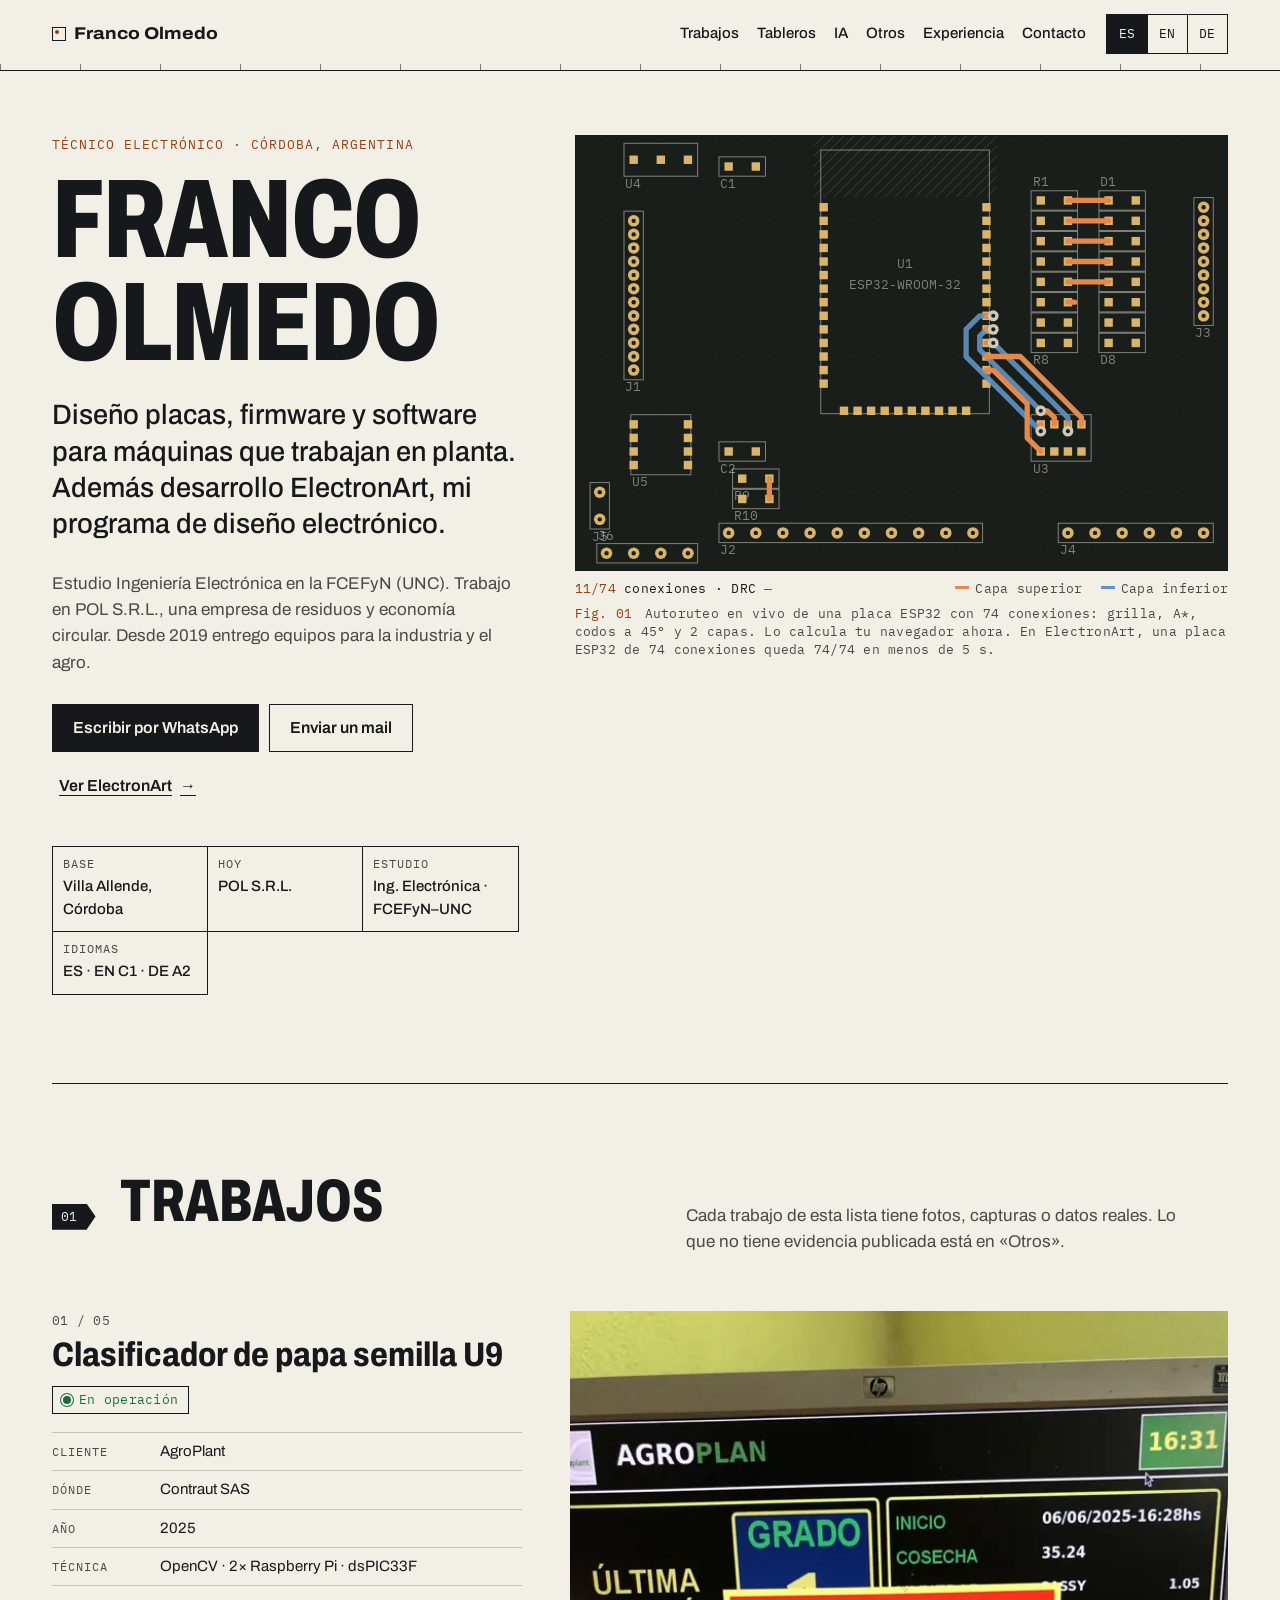
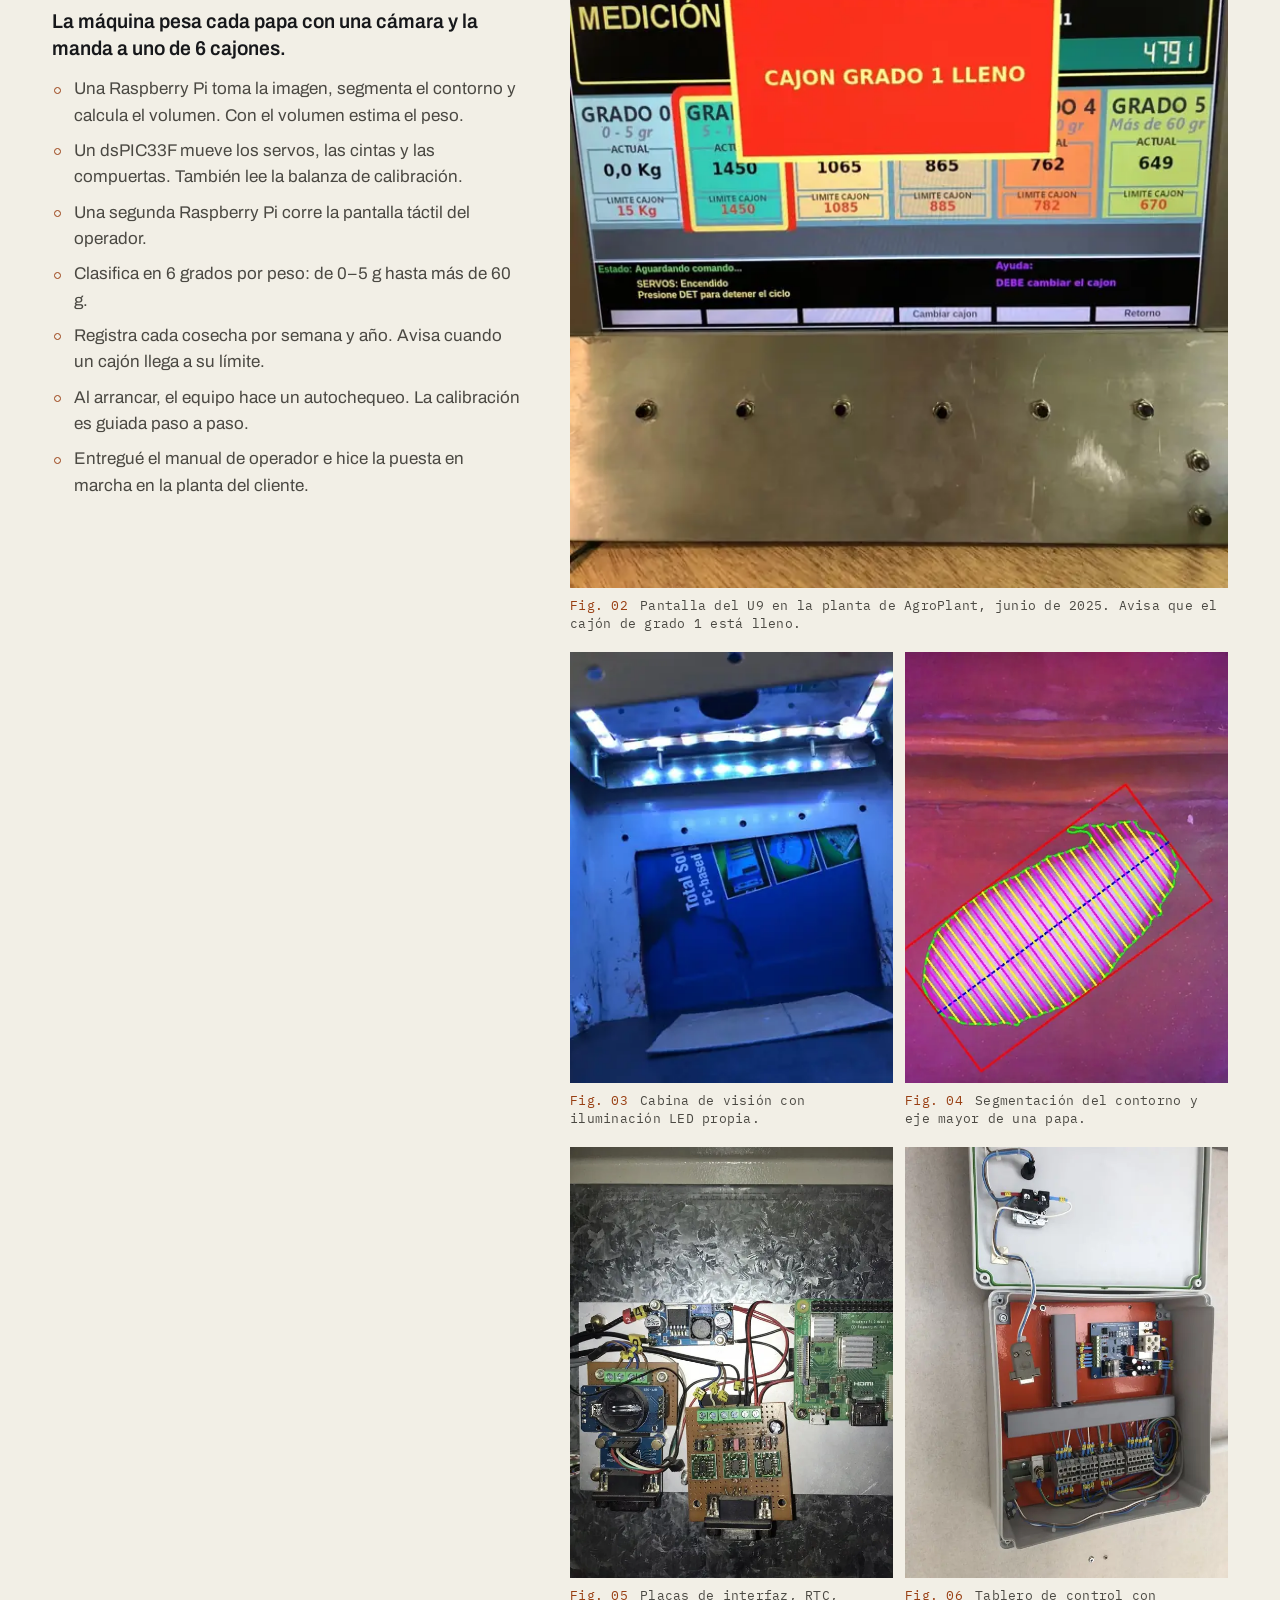
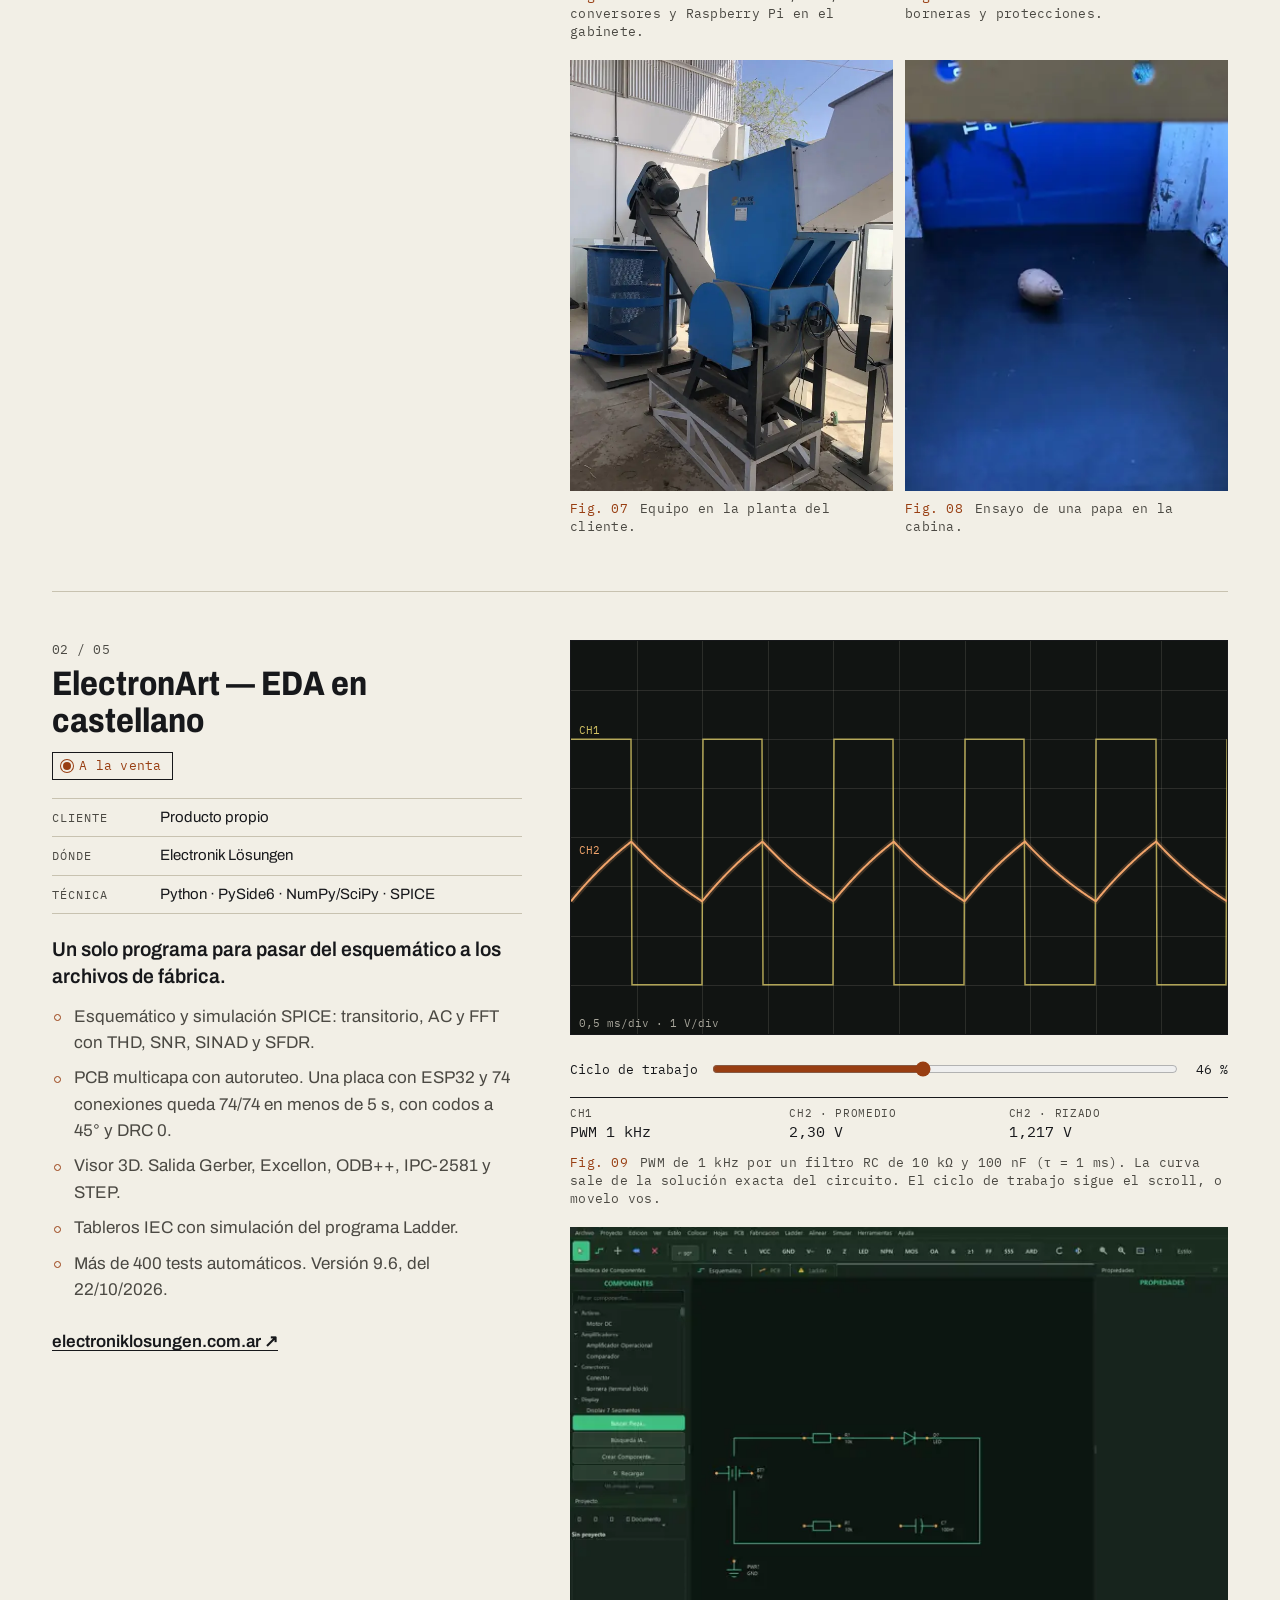
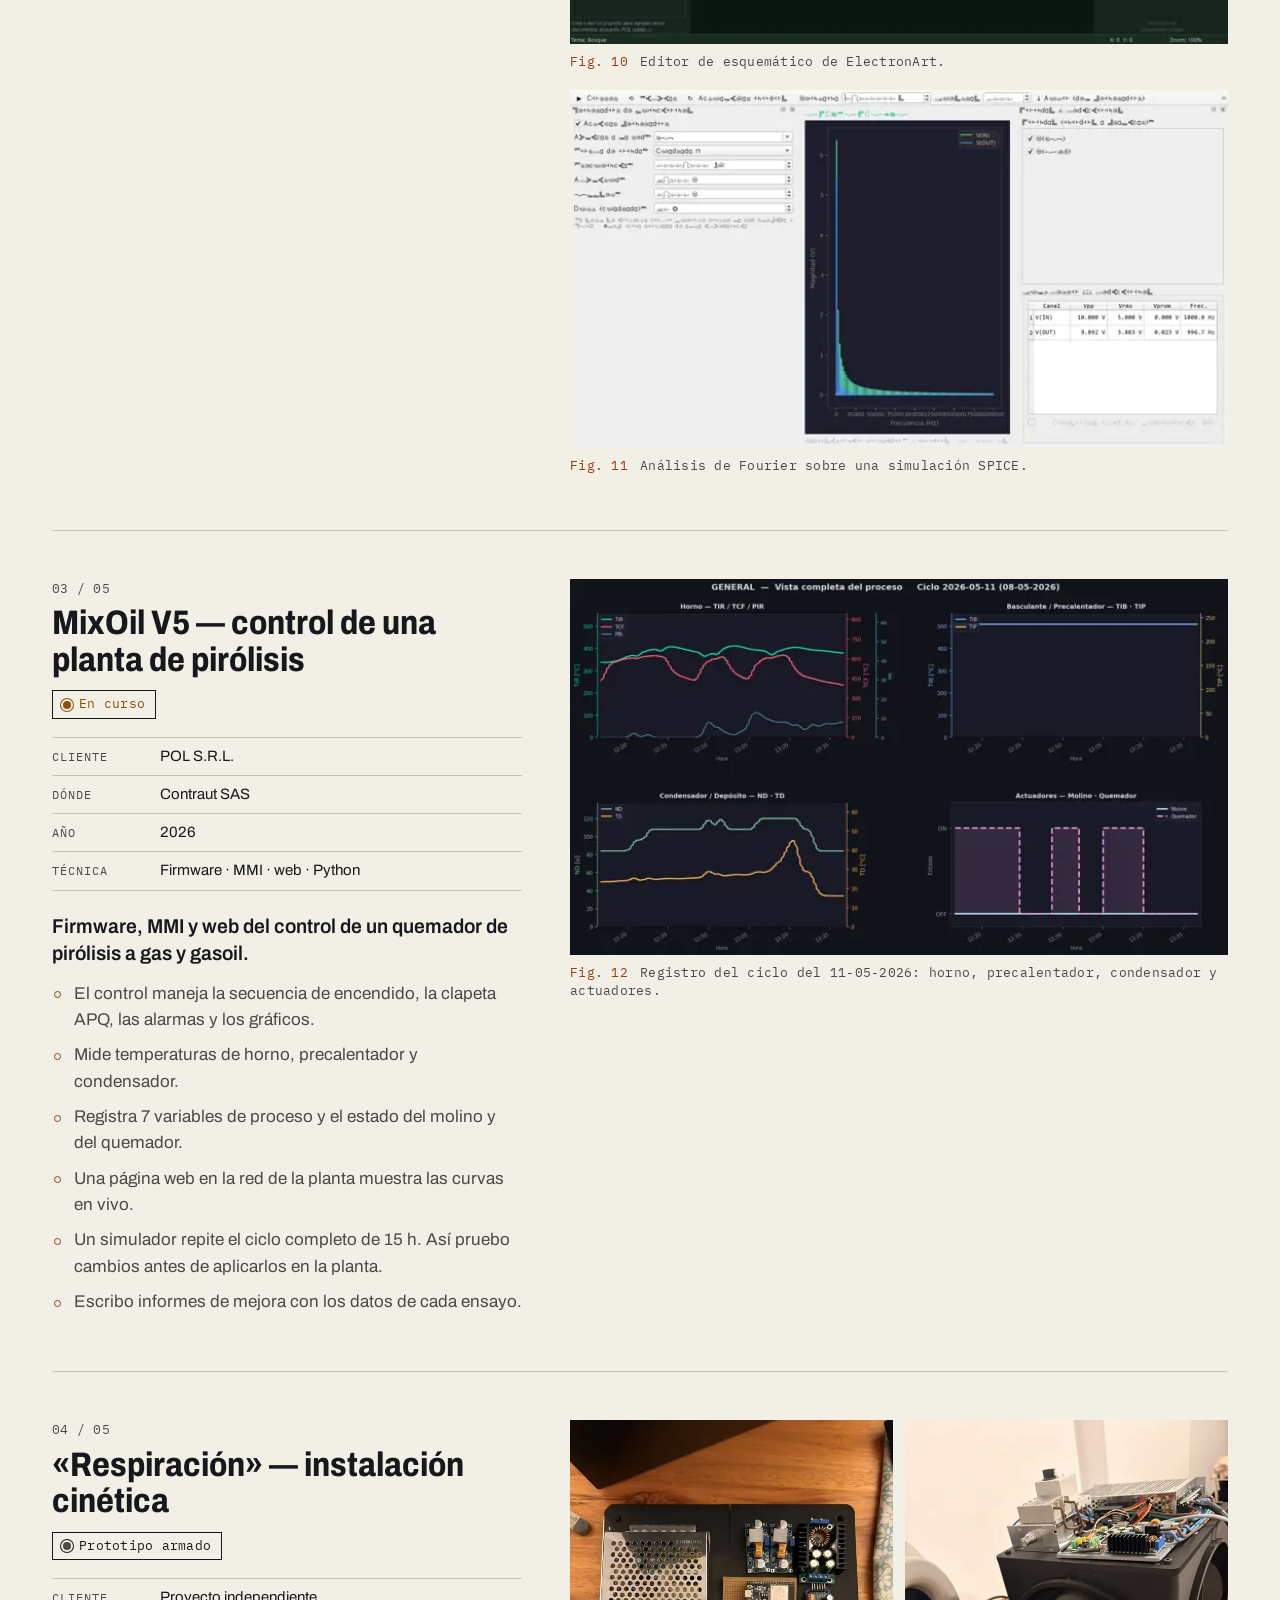
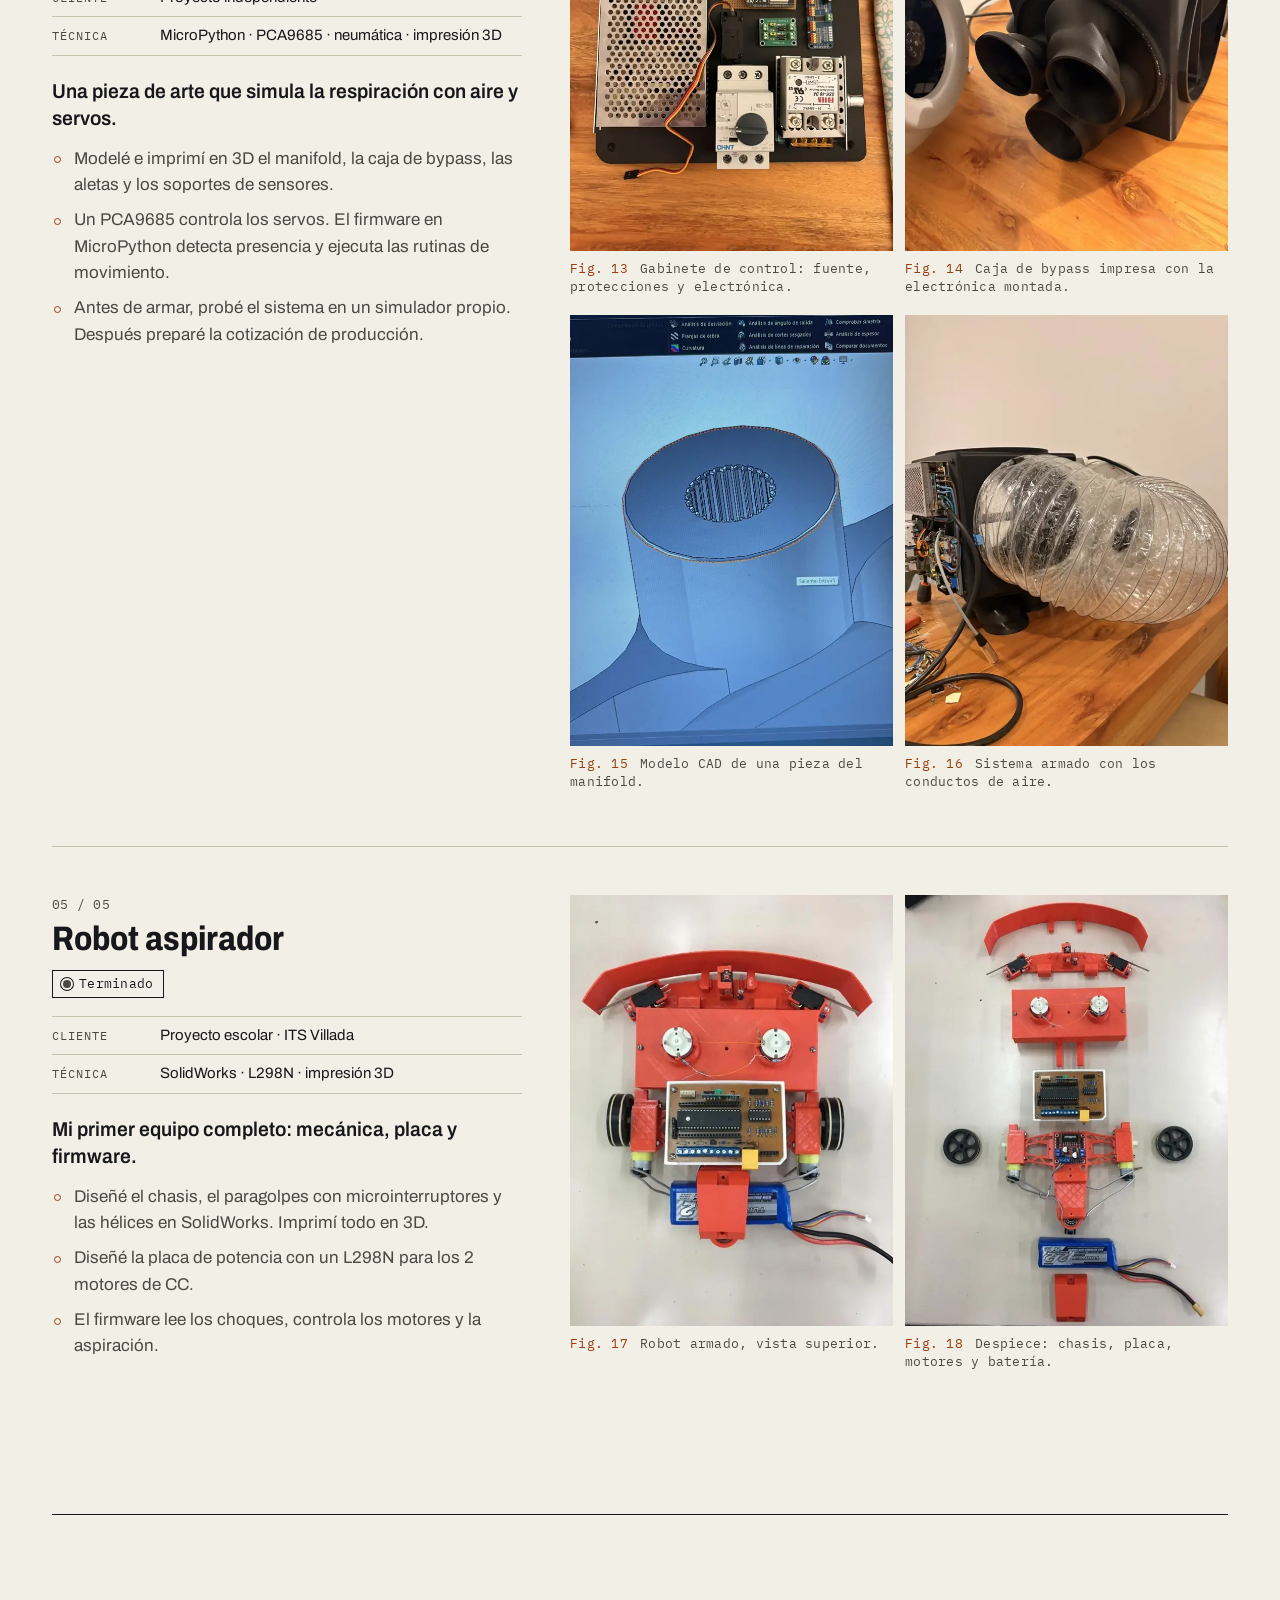
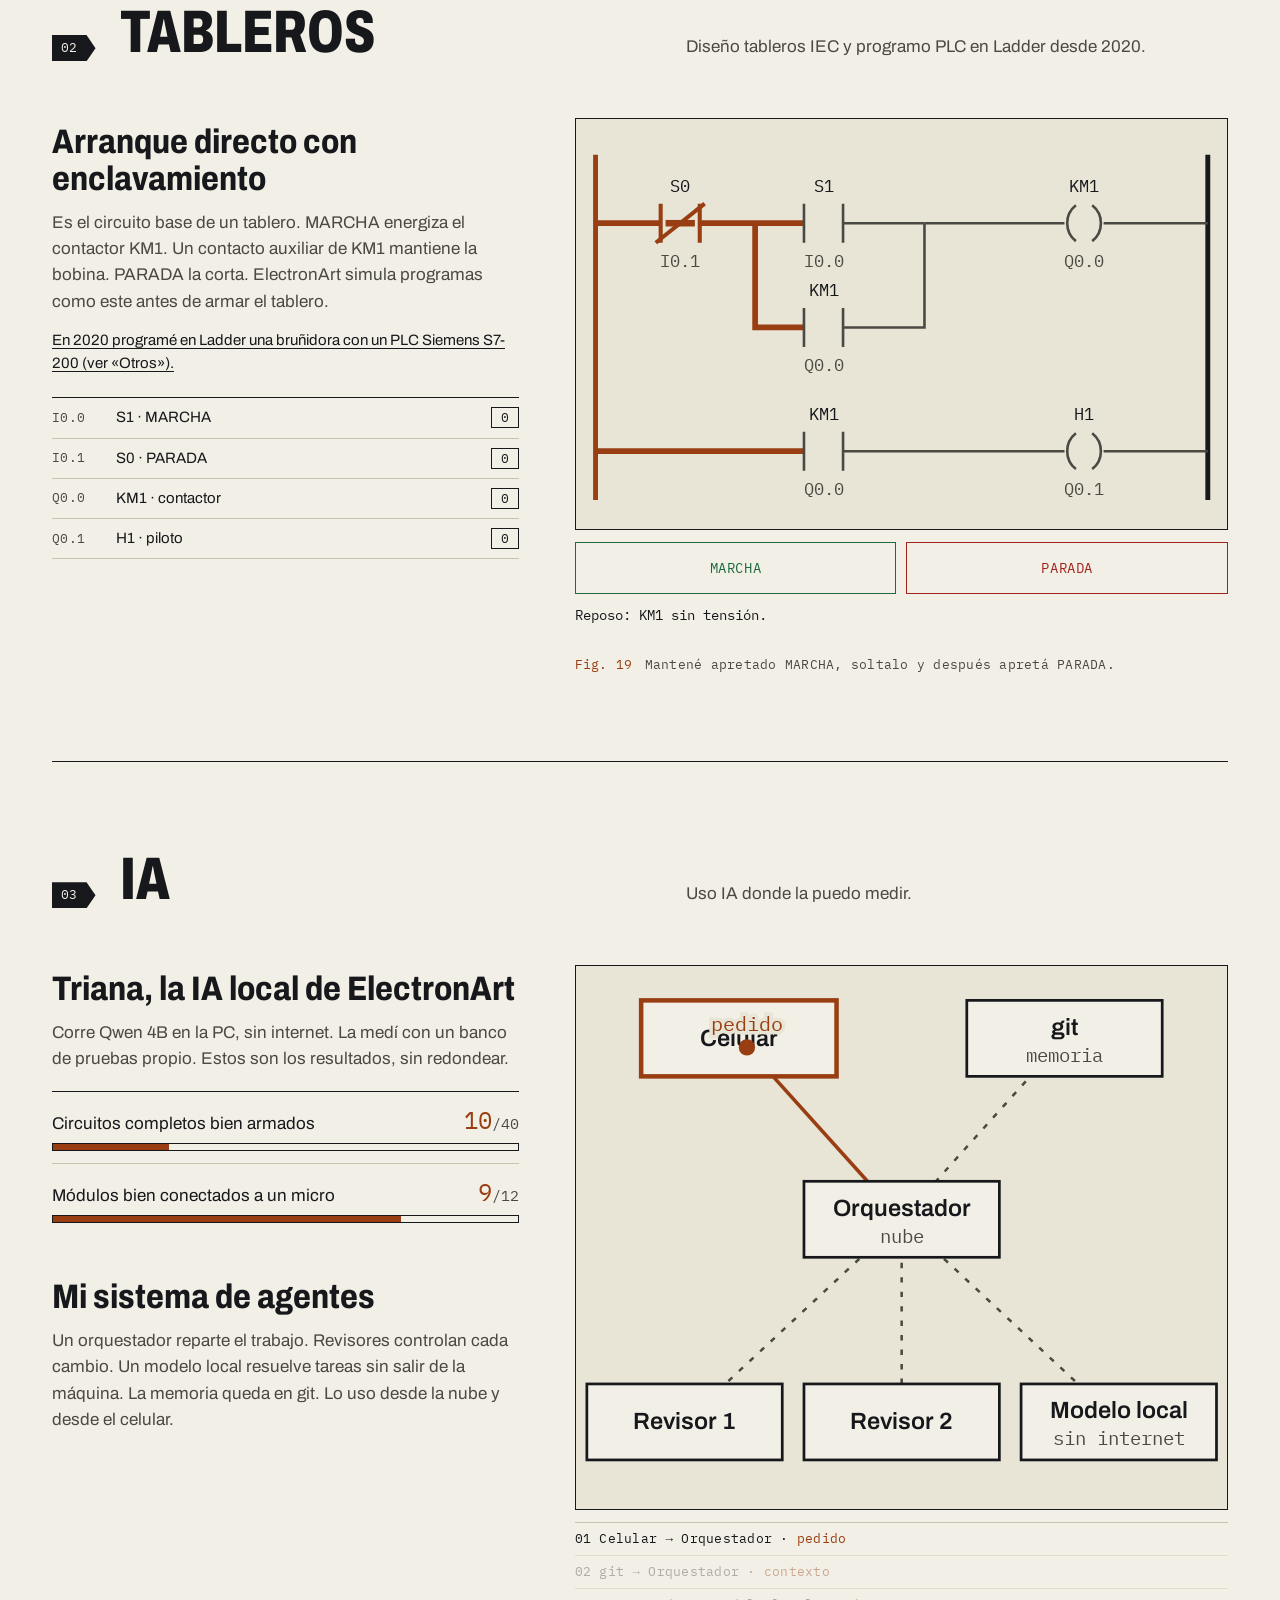
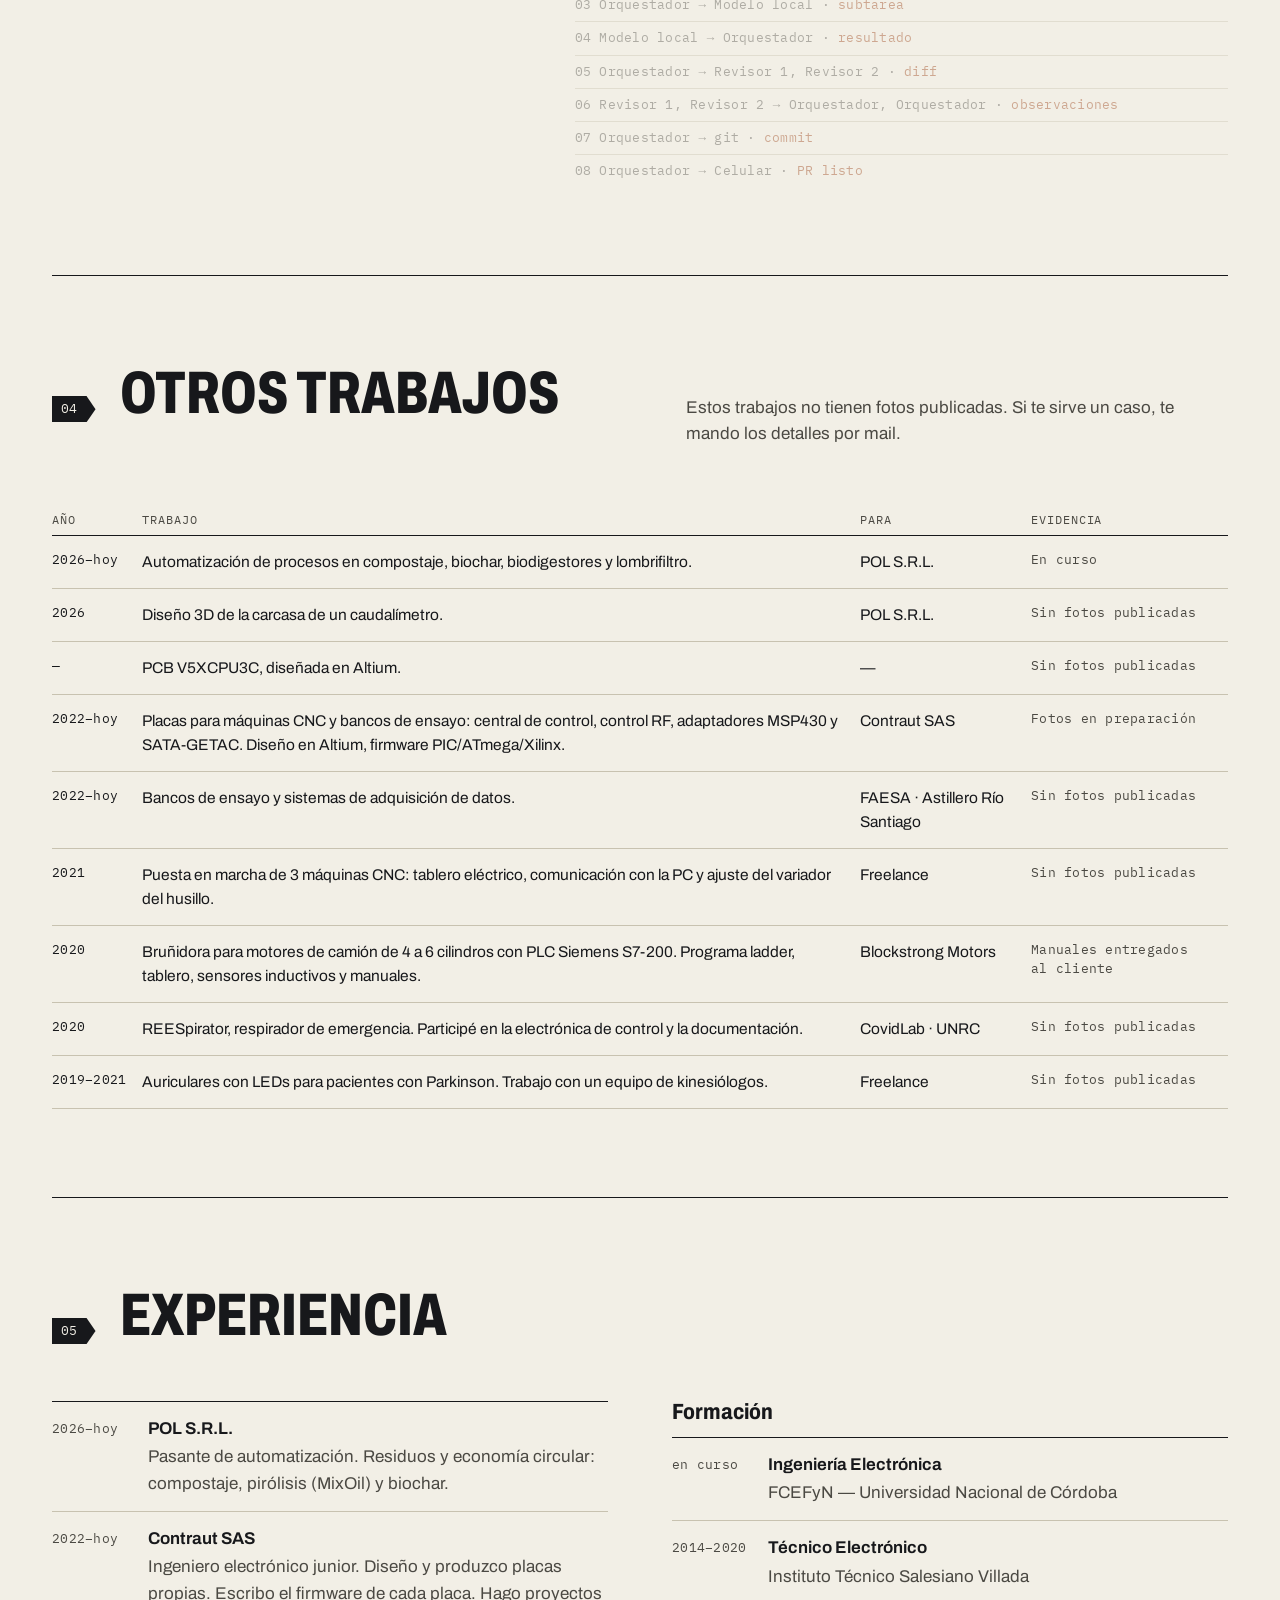
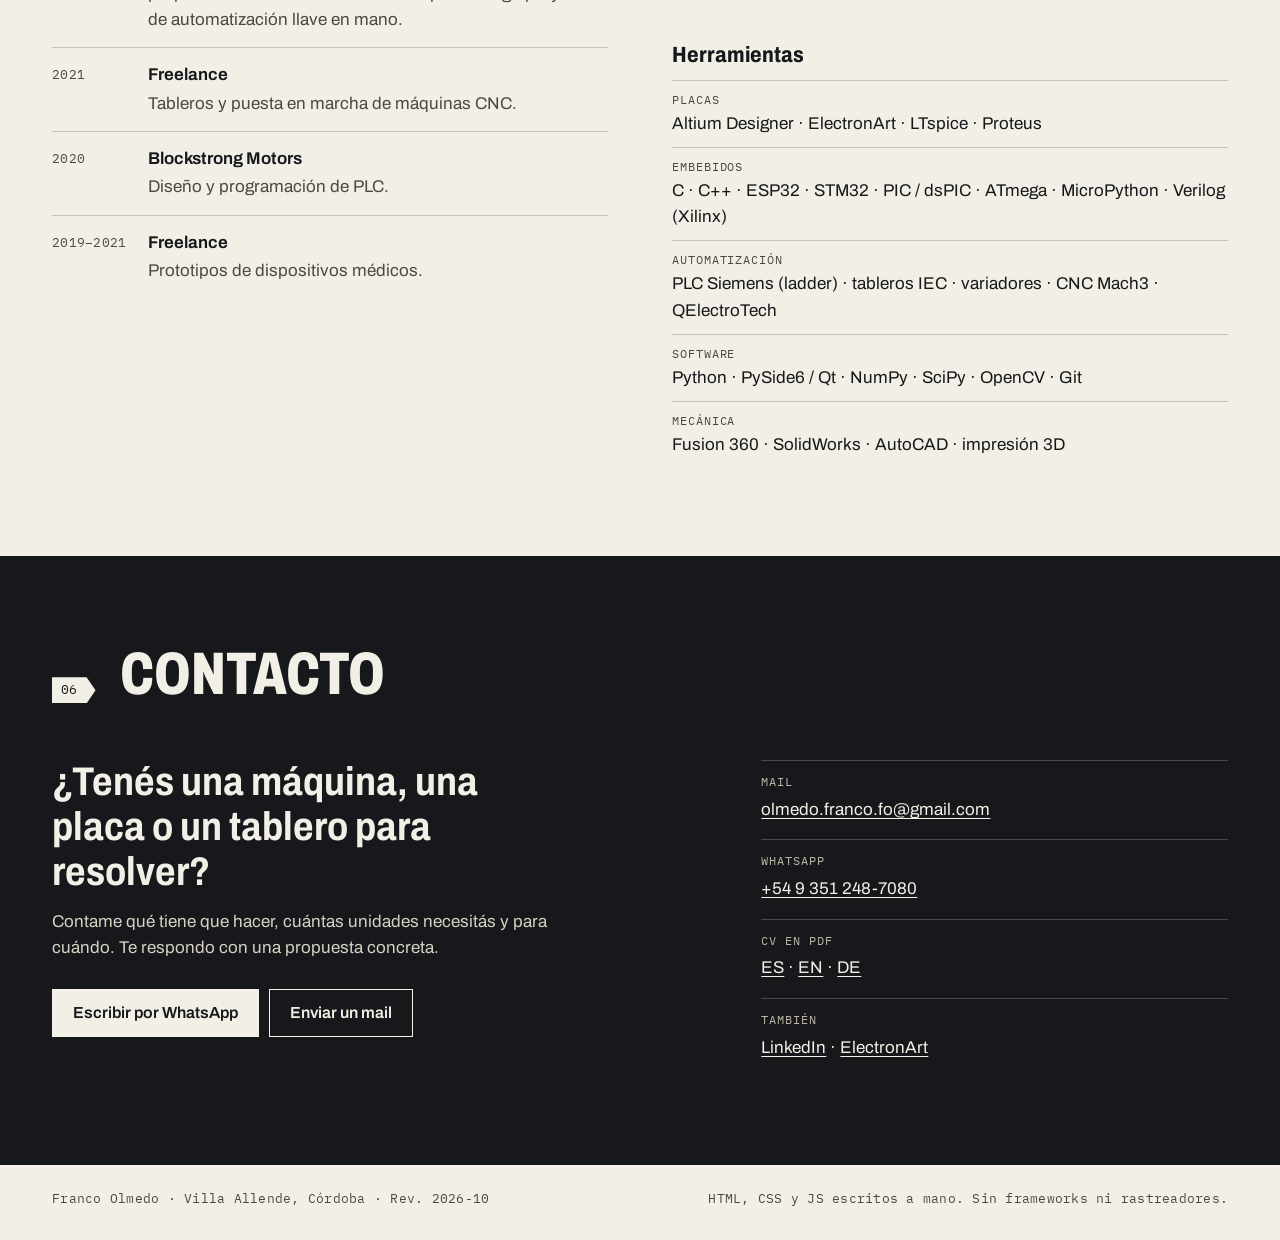
==== commit 42e5cb5a: "Ruteo en un Web Worker, diagramas primero en mobile, tabla E/S accesible Lighthouse móvil (local, si" ====
--- a/index.html
+++ b/index.html
@@ -205,8 +205,8 @@
 .duo-p{color:var(--ink2);margin-top:12px;max-width:56ch}
 .duo-ev{margin-top:14px;font-size:15px}
 .io{width:100%;border-collapse:collapse;margin-top:22px;font-size:15px}
-.io td{padding:8px 0;border-bottom:1px solid var(--rule)}
-.io tr:first-child td{border-top:1px solid var(--ink)}
+.io td,.io th{padding:8px 0;border-bottom:1px solid var(--rule);text-align:left;font-weight:400}
+.io tr:first-child>*{border-top:1px solid var(--ink)}
 .io .y{width:64px;color:var(--ink2)}
 .io .v{text-align:right}
 [data-io]{display:inline-block;min-width:28px;text-align:center;font:13px var(--mono);border:1px solid var(--ink);padding:1px 0}
@@ -257,6 +257,7 @@
 .anim .log li{opacity:.4}
 .anim .log li.cur{opacity:1;color:var(--ink)}
 @media(prefers-reduced-motion:reduce){*,*::before,*::after{transition:none!important;scroll-behavior:auto!important}}
+@media(max-width:959px){.duo .live{order:-1}}
 </style>
 <script type="application/ld+json">{"@context":"https://schema.org","@type":"Person","name":"Franco Olmedo","url":"https://franco.electroniklosungen.com.ar/","email":"mailto:olmedo.franco.fo@gmail.com","telephone":"+54 9 351 248-7080","jobTitle":"Técnico electrónico","worksFor":{"@type":"Organization","name":"POL S.R.L."},"alumniOf":{"@type":"EducationalOrganization","name":"Instituto Técnico Salesiano Villada"},"address":{"@type":"PostalAddress","addressLocality":"Villa Allende","addressRegion":"Córdoba","addressCountry":"AR"},"sameAs":["https://www.linkedin.com/in/franco-olmedo-967405194/","https://electroniklosungen.com.ar"]}</script>
 </head>
@@ -272,13 +273,13 @@
 <article class="case" id="respiracion" aria-labelledby="h-respiracion"><div class="case-txt"><p class="case-n">04 / 05</p><h3 id="h-respiracion">«Respiración» — instalación cinética</h3><p class="status st_proto"><span class="led" aria-hidden="true"></span>Prototipo armado</p><dl class="meta"><div><dt>Cliente</dt><dd>Proyecto independiente</dd></div><div><dt>Técnica</dt><dd>MicroPython · PCA9685 · neumática · impresión 3D</dd></div></dl><p class="case-lead">Una pieza de arte que simula la respiración con aire y servos.</p><ul class="pts"><li>Modelé e imprimí en 3D el manifold, la caja de bypass, las aletas y los soportes de sensores.</li><li>Un PCA9685 controla los servos. El firmware en MicroPython detecta presencia y ejecuta las rutinas de movimiento.</li><li>Antes de armar, probé el sistema en un simulador propio. Después preparé la cotización de producción.</li></ul></div><div class="case-figs"><figure class="fig"><a href="assets/img/obra-control-1280.webp" aria-label="Abrir imagen en tamaño completo: Gabinete de control: fuente, protecciones y electrónica."><img src="assets/img/obra-control-640.webp" srcset="assets/img/obra-control-640.webp 640w, assets/img/obra-control-1280.webp 1280w" sizes="(min-width: 1000px) 320px, 50vw" width="640" height="853" alt="Gabinete de control: fuente, protecciones y electrónica." loading="lazy" decoding="async"></a><figcaption><span class="ref">Fig. 13</span> Gabinete de control: fuente, protecciones y electrónica.</figcaption></figure><figure class="fig"><a href="assets/img/obra-ensamble-1280.webp" aria-label="Abrir imagen en tamaño completo: Caja de bypass impresa con la electrónica montada."><img src="assets/img/obra-ensamble-640.webp" srcset="assets/img/obra-ensamble-640.webp 640w, assets/img/obra-ensamble-1280.webp 1280w" sizes="(min-width: 1000px) 320px, 50vw" width="640" height="853" alt="Caja de bypass impresa con la electrónica montada." loading="lazy" decoding="async"></a><figcaption><span class="ref">Fig. 14</span> Caja de bypass impresa con la electrónica montada.</figcaption></figure><figure class="fig"><a href="assets/img/obra-cad-1280.webp" aria-label="Abrir imagen en tamaño completo: Modelo CAD de una pieza del manifold."><img src="assets/img/obra-cad-640.webp" srcset="assets/img/obra-cad-640.webp 640w, assets/img/obra-cad-1280.webp 1280w" sizes="(min-width: 1000px) 320px, 50vw" width="640" height="1138" alt="Modelo CAD de una pieza del manifold." loading="lazy" decoding="async"></a><figcaption><span class="ref">Fig. 15</span> Modelo CAD de una pieza del manifold.</figcaption></figure><figure class="fig"><a href="assets/img/obra-completo-1280.webp" aria-label="Abrir imagen en tamaño completo: Sistema armado con los conductos de aire."><img src="assets/img/obra-completo-640.webp" srcset="assets/img/obra-completo-640.webp 640w, assets/img/obra-completo-1280.webp 1280w" sizes="(min-width: 1000px) 320px, 50vw" width="640" height="853" alt="Sistema armado con los conductos de aire." loading="lazy" decoding="async"></a><figcaption><span class="ref">Fig. 16</span> Sistema armado con los conductos de aire.</figcaption></figure></div></article>
 <article class="case" id="robot" aria-labelledby="h-robot"><div class="case-txt"><p class="case-n">05 / 05</p><h3 id="h-robot">Robot aspirador</h3><p class="status st_done"><span class="led" aria-hidden="true"></span>Terminado</p><dl class="meta"><div><dt>Cliente</dt><dd>Proyecto escolar · ITS Villada</dd></div><div><dt>Técnica</dt><dd>SolidWorks · L298N · impresión 3D</dd></div></dl><p class="case-lead">Mi primer equipo completo: mecánica, placa y firmware.</p><ul class="pts"><li>Diseñé el chasis, el paragolpes con microinterruptores y las hélices en SolidWorks. Imprimí todo en 3D.</li><li>Diseñé la placa de potencia con un L298N para los 2 motores de CC.</li><li>El firmware lee los choques, controla los motores y la aspiración.</li></ul></div><div class="case-figs"><figure class="fig"><a href="assets/img/robot-armado-1280.webp" aria-label="Abrir imagen en tamaño completo: Robot armado, vista superior."><img src="assets/img/robot-armado-640.webp" srcset="assets/img/robot-armado-640.webp 640w, assets/img/robot-armado-1280.webp 1280w" sizes="(min-width: 1000px) 320px, 50vw" width="640" height="853" alt="Robot armado, vista superior." loading="lazy" decoding="async"></a><figcaption><span class="ref">Fig. 17</span> Robot armado, vista superior.</figcaption></figure><figure class="fig"><a href="assets/img/robot-despiece-1280.webp" aria-label="Abrir imagen en tamaño completo: Despiece: chasis, placa, motores y batería."><img src="assets/img/robot-despiece-640.webp" srcset="assets/img/robot-despiece-640.webp 640w, assets/img/robot-despiece-1280.webp 1280w" sizes="(min-width: 1000px) 320px, 50vw" width="640" height="853" alt="Despiece: chasis, placa, motores y batería." loading="lazy" decoding="async"></a><figcaption><span class="ref">Fig. 18</span> Despiece: chasis, placa, motores y batería.</figcaption></figure></div></article>
 </section>
-<section id="tableros" class="sec wrap" aria-labelledby="h-tab"><div class="sec-h"><p class="net" aria-hidden="true">02</p><h2 id="h-tab">Tableros</h2><p class="sec-sub">Diseño tableros IEC y programo PLC en Ladder desde 2020.</p></div><div class="duo"><div class="duo-txt"><h3>Arranque directo con enclavamiento</h3><p class="duo-p">Es el circuito base de un tablero. MARCHA energiza el contactor KM1. Un contacto auxiliar de KM1 mantiene la bobina. PARADA la corta. ElectronArt simula programas como este antes de armar el tablero.</p><p class="duo-ev"><a href="#otros">En 2020 programé en Ladder una bruñidora con un PLC Siemens S7-200 (ver «Otros»).</a></p><table class="io"><tbody><tr><td class="y">I0.0</td><td>S1 · MARCHA</td><td class="v"><span data-io="I0.0">0</span></td></tr><tr><td class="y">I0.1</td><td>S0 · PARADA</td><td class="v"><span data-io="I0.1">0</span></td></tr><tr><td class="y">Q0.0</td><td>KM1 · contactor</td><td class="v"><span data-io="Q0.0">0</span></td></tr><tr><td class="y">Q0.1</td><td>H1 · piloto</td><td class="v"><span data-io="Q0.1">0</span></td></tr></tbody></table></div><figure class="live lad-fig" id="ladder" data-m="[&quot;Reposo: KM1 sin tensión.&quot;, &quot;MARCHA cerrado: la bobina de KM1 se energiza.&quot;, &quot;Enclavamiento: el contacto de KM1 mantiene la bobina.&quot;, &quot;PARADA abierto: KM1 cae y el enclavamiento se abre.&quot;]"><svg class="lad" viewBox="0 0 400 252" role="img" aria-label="Diagrama Ladder de un arranque con enclavamiento: contactos S0, S1 y KM1, bobinas KM1 y H1."><path class="rail" d="M12 22V234"/><path class="rail r" d="M388 22V234"/><path class="w" data-p="a" d="M12 64H52"/><path class="w" data-p="b" d="M76 64H140M110 64V128H140"/><path class="w" data-p="c" d="M164 64H214"/><path class="w" data-p="d" d="M164 128H214V64"/><path class="w" data-p="e" d="M214 64H300M324 64H388"/><path class="w" data-p="a" d="M12 204H140"/><path class="w" data-p="f" d="M164 204H300M324 204H388"/><g class="ct nc" data-c="S0"><rect class="bar" x="55" y="62" width="18" height="4"/><path d="M52 52v24M76 52v24"/><path d="M49 76L79 52"/></g><text x="64" y="45">S0</text><text class="ad" x="64" y="91">I0.1</text><g class="ct" data-c="S1"><rect class="bar" x="143" y="62" width="18" height="4"/><path d="M140 52v24M164 52v24"/></g><text x="152" y="45">S1</text><text class="ad" x="152" y="91">I0.0</text><g class="ct" data-c="KM"><rect class="bar" x="143" y="126" width="18" height="4"/><path d="M140 116v24M164 116v24"/></g><text x="152" y="109">KM1</text><text class="ad" x="152" y="155">Q0.0</text><g class="coil" data-k="KM"><circle cx="312" cy="64" r="10"/><path d="M307 53a14 14 0 0 0 0 22M317 53a14 14 0 0 1 0 22"/></g><text x="312" y="45">KM1</text><text class="ad" x="312" y="91">Q0.0</text><g class="ct" data-c="KM"><rect class="bar" x="143" y="202" width="18" height="4"/><path d="M140 192v24M164 192v24"/></g><text x="152" y="185">KM1</text><text class="ad" x="152" y="231">Q0.0</text><g class="coil" data-k="H1"><circle cx="312" cy="204" r="10"/><path d="M307 193a14 14 0 0 0 0 22M317 193a14 14 0 0 1 0 22"/></g><text x="312" y="185">H1</text><text class="ad" x="312" y="231">Q0.1</text></svg><div class="lad-ctl"><button type="button" class="pb on" data-b="S1">MARCHA</button><button type="button" class="pb off" data-b="S0">PARADA</button></div><p class="lad-msg">Reposo: KM1 sin tensión.</p><figcaption><span class="ref">Fig. 19</span> Mantené apretado MARCHA, soltalo y después apretá PARADA.</figcaption></figure></div></section>
+<section id="tableros" class="sec wrap" aria-labelledby="h-tab"><div class="sec-h"><p class="net" aria-hidden="true">02</p><h2 id="h-tab">Tableros</h2><p class="sec-sub">Diseño tableros IEC y programo PLC en Ladder desde 2020.</p></div><div class="duo"><div class="duo-txt"><h3>Arranque directo con enclavamiento</h3><p class="duo-p">Es el circuito base de un tablero. MARCHA energiza el contactor KM1. Un contacto auxiliar de KM1 mantiene la bobina. PARADA la corta. ElectronArt simula programas como este antes de armar el tablero.</p><p class="duo-ev"><a href="#otros">En 2020 programé en Ladder una bruñidora con un PLC Siemens S7-200 (ver «Otros»).</a></p><table class="io"><tbody><tr><th scope="row" class="y">I0.0</th><td>S1 · MARCHA</td><td class="v"><span data-io="I0.0">0</span></td></tr><tr><th scope="row" class="y">I0.1</th><td>S0 · PARADA</td><td class="v"><span data-io="I0.1">0</span></td></tr><tr><th scope="row" class="y">Q0.0</th><td>KM1 · contactor</td><td class="v"><span data-io="Q0.0">0</span></td></tr><tr><th scope="row" class="y">Q0.1</th><td>H1 · piloto</td><td class="v"><span data-io="Q0.1">0</span></td></tr></tbody></table></div><figure class="live lad-fig" id="ladder" data-m="[&quot;Reposo: KM1 sin tensión.&quot;, &quot;MARCHA cerrado: la bobina de KM1 se energiza.&quot;, &quot;Enclavamiento: el contacto de KM1 mantiene la bobina.&quot;, &quot;PARADA abierto: KM1 cae y el enclavamiento se abre.&quot;]"><svg class="lad" viewBox="0 0 400 252" role="img" aria-label="Diagrama Ladder de un arranque con enclavamiento: contactos S0, S1 y KM1, bobinas KM1 y H1."><path class="rail" d="M12 22V234"/><path class="rail r" d="M388 22V234"/><path class="w" data-p="a" d="M12 64H52"/><path class="w" data-p="b" d="M76 64H140M110 64V128H140"/><path class="w" data-p="c" d="M164 64H214"/><path class="w" data-p="d" d="M164 128H214V64"/><path class="w" data-p="e" d="M214 64H300M324 64H388"/><path class="w" data-p="a" d="M12 204H140"/><path class="w" data-p="f" d="M164 204H300M324 204H388"/><g class="ct nc" data-c="S0"><rect class="bar" x="55" y="62" width="18" height="4"/><path d="M52 52v24M76 52v24"/><path d="M49 76L79 52"/></g><text x="64" y="45">S0</text><text class="ad" x="64" y="91">I0.1</text><g class="ct" data-c="S1"><rect class="bar" x="143" y="62" width="18" height="4"/><path d="M140 52v24M164 52v24"/></g><text x="152" y="45">S1</text><text class="ad" x="152" y="91">I0.0</text><g class="ct" data-c="KM"><rect class="bar" x="143" y="126" width="18" height="4"/><path d="M140 116v24M164 116v24"/></g><text x="152" y="109">KM1</text><text class="ad" x="152" y="155">Q0.0</text><g class="coil" data-k="KM"><circle cx="312" cy="64" r="10"/><path d="M307 53a14 14 0 0 0 0 22M317 53a14 14 0 0 1 0 22"/></g><text x="312" y="45">KM1</text><text class="ad" x="312" y="91">Q0.0</text><g class="ct" data-c="KM"><rect class="bar" x="143" y="202" width="18" height="4"/><path d="M140 192v24M164 192v24"/></g><text x="152" y="185">KM1</text><text class="ad" x="152" y="231">Q0.0</text><g class="coil" data-k="H1"><circle cx="312" cy="204" r="10"/><path d="M307 193a14 14 0 0 0 0 22M317 193a14 14 0 0 1 0 22"/></g><text x="312" y="185">H1</text><text class="ad" x="312" y="231">Q0.1</text></svg><div class="lad-ctl"><button type="button" class="pb on" data-b="S1">MARCHA</button><button type="button" class="pb off" data-b="S0">PARADA</button></div><p class="lad-msg">Reposo: KM1 sin tensión.</p><figcaption><span class="ref">Fig. 19</span> Mantené apretado MARCHA, soltalo y después apretá PARADA.</figcaption></figure></div></section>
 <section id="ia" class="sec wrap" aria-labelledby="h-ia"><div class="sec-h"><p class="net" aria-hidden="true">03</p><h2 id="h-ia">IA</h2><p class="sec-sub">Uso IA donde la puedo medir.</p></div><div class="duo"><div class="duo-txt"><h3>Triana, la IA local de ElectronArt</h3><p class="duo-p">Corre Qwen 4B en la PC, sin internet. La medí con un banco de pruebas propio. Estos son los resultados, sin redondear.</p><ul class="bars"><li><span class="bl">Circuitos completos bien armados</span><span class="bn"><b>10</b>/40</span><span class="bt" aria-hidden="true"><span style="width:25.0%"></span></span></li><li><span class="bl">Módulos bien conectados a un micro</span><span class="bn"><b>9</b>/12</span><span class="bt" aria-hidden="true"><span style="width:75.0%"></span></span></li></ul><h3 class="h-ag">Mi sistema de agentes</h3><p class="duo-p">Un orquestador reparte el trabajo. Revisores controlan cada cambio. Un modelo local resuelve tareas sin salir de la máquina. La memoria queda en git. Lo uso desde la nube y desde el celular.</p></div><figure class="live ag-fig" id="agentes" data-seq="[[[&quot;tel&quot;, 1, 0]], [[&quot;git&quot;, 1, 1]], [[&quot;loc&quot;, 1, 2]], [[&quot;loc&quot;, -1, 3]], [[&quot;r1&quot;, 1, 4], [&quot;r2&quot;, 1, 4]], [[&quot;r1&quot;, -1, 5], [&quot;r2&quot;, -1, 5]], [[&quot;git&quot;, -1, 6]], [[&quot;tel&quot;, -1, 7]]]"><svg class="ag" viewBox="0 0 360 300" role="img" aria-label="Esquema del sistema de agentes: celular, orquestador en la nube, memoria en git, dos revisores y un modelo local."><path class="e" id="e-tel" d="M90 40L180 140"/><path class="e" id="e-git" d="M270 40L180 140"/><path class="e" id="e-r1" d="M180 140L60 252"/><path class="e" id="e-r2" d="M180 140L180 252"/><path class="e" id="e-loc" d="M180 140L300 252"/><g class="nd" data-n="tel"><rect x="36" y="19" width="108" height="42"/><text x="90" y="44">Celular</text></g><g class="nd" data-n="git"><rect x="216" y="19" width="108" height="42"/><text x="270" y="38">git</text><text class="sub" x="270" y="53">memoria</text></g><g class="nd" data-n="orq"><rect x="126" y="119" width="108" height="42"/><text x="180" y="138">Orquestador</text><text class="sub" x="180" y="153">nube</text></g><g class="nd" data-n="r1"><rect x="6" y="231" width="108" height="42"/><text x="60" y="256">Revisor 1</text></g><g class="nd" data-n="r2"><rect x="126" y="231" width="108" height="42"/><text x="180" y="256">Revisor 2</text></g><g class="nd" data-n="loc"><rect x="246" y="231" width="108" height="42"/><text x="300" y="250">Modelo local</text><text class="sub" x="300" y="265">sin internet</text></g><g class="msgs"></g></svg><ol class="log"><li><span class="y">01</span> Celular → Orquestador · <b>pedido</b></li><li><span class="y">02</span> git → Orquestador · <b>contexto</b></li><li><span class="y">03</span> Orquestador → Modelo local · <b>subtarea</b></li><li><span class="y">04</span> Modelo local → Orquestador · <b>resultado</b></li><li><span class="y">05</span> Orquestador → Revisor 1, Revisor 2 · <b>diff</b></li><li><span class="y">06</span> Revisor 1, Revisor 2 → Orquestador, Orquestador · <b>observaciones</b></li><li><span class="y">07</span> Orquestador → git · <b>commit</b></li><li><span class="y">08</span> Orquestador → Celular · <b>PR listo</b></li></ol></figure></div></section>
 <section id="otros" class="sec wrap" aria-labelledby="h-otros"><div class="sec-h"><p class="net" aria-hidden="true">04</p><h2 id="h-otros">Otros trabajos</h2><p class="sec-sub">Estos trabajos no tienen fotos publicadas. Si te sirve un caso, te mando los detalles por mail.</p></div><table class="bom" role="table"><thead role="rowgroup"><tr role="row"><th scope="col" role="columnheader">Año</th><th scope="col" role="columnheader">Trabajo</th><th scope="col" role="columnheader">Para</th><th scope="col" role="columnheader">Evidencia</th></tr></thead><tbody role="rowgroup"><tr role="row"><td role="cell" class="y">2026–hoy</td><td role="cell">Automatización de procesos en compostaje, biochar, biodigestores y lombrifiltro.</td><td role="cell">POL S.R.L.</td><td role="cell" class="ev">En curso</td></tr><tr role="row"><td role="cell" class="y">2026</td><td role="cell">Diseño 3D de la carcasa de un caudalímetro.</td><td role="cell">POL S.R.L.</td><td role="cell" class="ev">Sin fotos publicadas</td></tr><tr role="row"><td role="cell" class="y">—</td><td role="cell">PCB V5XCPU3C, diseñada en Altium.</td><td role="cell">—</td><td role="cell" class="ev">Sin fotos publicadas</td></tr><tr role="row"><td role="cell" class="y">2022–hoy</td><td role="cell">Placas para máquinas CNC y bancos de ensayo: central de control, control RF, adaptadores MSP430 y SATA-GETAC. Diseño en Altium, firmware PIC/ATmega/Xilinx.</td><td role="cell">Contraut SAS</td><td role="cell" class="ev">Fotos en preparación</td></tr><tr role="row"><td role="cell" class="y">2022–hoy</td><td role="cell">Bancos de ensayo y sistemas de adquisición de datos.</td><td role="cell">FAESA · Astillero Río Santiago</td><td role="cell" class="ev">Sin fotos publicadas</td></tr><tr role="row"><td role="cell" class="y">2021</td><td role="cell">Puesta en marcha de 3 máquinas CNC: tablero eléctrico, comunicación con la PC y ajuste del variador del husillo.</td><td role="cell">Freelance</td><td role="cell" class="ev">Sin fotos publicadas</td></tr><tr role="row"><td role="cell" class="y">2020</td><td role="cell">Bruñidora para motores de camión de 4 a 6 cilindros con PLC Siemens S7-200. Programa ladder, tablero, sensores inductivos y manuales.</td><td role="cell">Blockstrong Motors</td><td role="cell" class="ev">Manuales entregados al cliente</td></tr><tr role="row"><td role="cell" class="y">2020</td><td role="cell">REESpirator, respirador de emergencia. Participé en la electrónica de control y la documentación.</td><td role="cell">CovidLab · UNRC</td><td role="cell" class="ev">Sin fotos publicadas</td></tr><tr role="row"><td role="cell" class="y">2019–2021</td><td role="cell">Auriculares con LEDs para pacientes con Parkinson. Trabajo con un equipo de kinesiólogos.</td><td role="cell">Freelance</td><td role="cell" class="ev">Sin fotos publicadas</td></tr></tbody></table></section>
 <section id="experiencia" class="sec wrap" aria-labelledby="h-exp"><div class="sec-h"><p class="net" aria-hidden="true">05</p><h2 id="h-exp">Experiencia</h2></div><div class="cols"><div><ol class="tl"><li><span class="y">2026–hoy</span><div><b>POL S.R.L.</b><p>Pasante de automatización. Residuos y economía circular: compostaje, pirólisis (MixOil) y biochar.</p></div></li><li><span class="y">2022–hoy</span><div><b>Contraut SAS</b><p>Ingeniero electrónico junior. Diseño y produzco placas propias. Escribo el firmware de cada placa. Hago proyectos de automatización llave en mano.</p></div></li><li><span class="y">2021</span><div><b>Freelance</b><p>Tableros y puesta en marcha de máquinas CNC.</p></div></li><li><span class="y">2020</span><div><b>Blockstrong Motors</b><p>Diseño y programación de PLC.</p></div></li><li><span class="y">2019–2021</span><div><b>Freelance</b><p>Prototipos de dispositivos médicos.</p></div></li></ol></div><div><h3 class="h-sm">Formación</h3><ol class="tl"><li><span class="y">en curso</span><div><b>Ingeniería Electrónica</b><p>FCEFyN — Universidad Nacional de Córdoba</p></div></li><li><span class="y">2014–2020</span><div><b>Técnico Electrónico</b><p>Instituto Técnico Salesiano Villada</p></div></li></ol><h3 class="h-sm">Herramientas</h3><dl class="tools"><div><dt>Placas</dt><dd>Altium Designer · ElectronArt · LTspice · Proteus</dd></div><div><dt>Embebidos</dt><dd>C · C++ · ESP32 · STM32 · PIC / dsPIC · ATmega · MicroPython · Verilog (Xilinx)</dd></div><div><dt>Automatización</dt><dd>PLC Siemens (ladder) · tableros IEC · variadores · CNC Mach3 · QElectroTech</dd></div><div><dt>Software</dt><dd>Python · PySide6 / Qt · NumPy · SciPy · OpenCV · Git</dd></div><div><dt>Mecánica</dt><dd>Fusion 360 · SolidWorks · AutoCAD · impresión 3D</dd></div></dl></div></div></section>
 <section id="contacto" class="sec contact" aria-labelledby="h-ct"><div class="wrap"><div class="sec-h"><p class="net" aria-hidden="true">06</p><h2 id="h-ct">Contacto</h2></div><div class="ct-grid"><div><p class="ct-lead">¿Tenés una máquina, una placa o un tablero para resolver?</p><p class="ct-sub">Contame qué tiene que hacer, cuántas unidades necesitás y para cuándo. Te respondo con una propuesta concreta.</p><div class="ctas"><a class="btn btn-1" href="https://wa.me/5493512487080?text=Hola%20Franco%2C%20te%20escribo%20desde%20tu%20portfolio." rel="noopener">Escribir por WhatsApp</a><a class="btn btn-2" href="mailto:olmedo.franco.fo@gmail.com">Enviar un mail</a></div></div><dl class="ct-list"><div><dt>Mail</dt><dd><a href="mailto:olmedo.franco.fo@gmail.com">olmedo.franco.fo@gmail.com</a></dd></div><div><dt>WhatsApp</dt><dd><a href="https://wa.me/5493512487080?text=Hola%20Franco%2C%20te%20escribo%20desde%20tu%20portfolio." rel="noopener">+54 9 351 248-7080</a></dd></div><div><dt>CV en PDF</dt><dd><a href="cv-es.pdf" hreflang="es">ES</a> · <a href="cv-en.pdf" hreflang="en">EN</a> · <a href="cv-de.pdf" hreflang="de">DE</a></dd></div><div><dt>También</dt><dd><a href="https://www.linkedin.com/in/franco-olmedo-967405194/" rel="noopener">LinkedIn</a> · <a href="https://electroniklosungen.com.ar" rel="noopener">ElectronArt</a></dd></div></dl></div></div></section>
 </main>
 <footer class="foot wrap"><p>Franco Olmedo · Villa Allende, Córdoba · Rev. 2026-10</p><p>HTML, CSS y JS escritos a mano. Sin frameworks ni rastreadores.</p></footer>
-<script src="assets/js/ruteo.js" defer></script><script src="assets/js/motor.js" defer></script>
+<script src="assets/js/motor.js" defer></script>
 </body>
 </html>
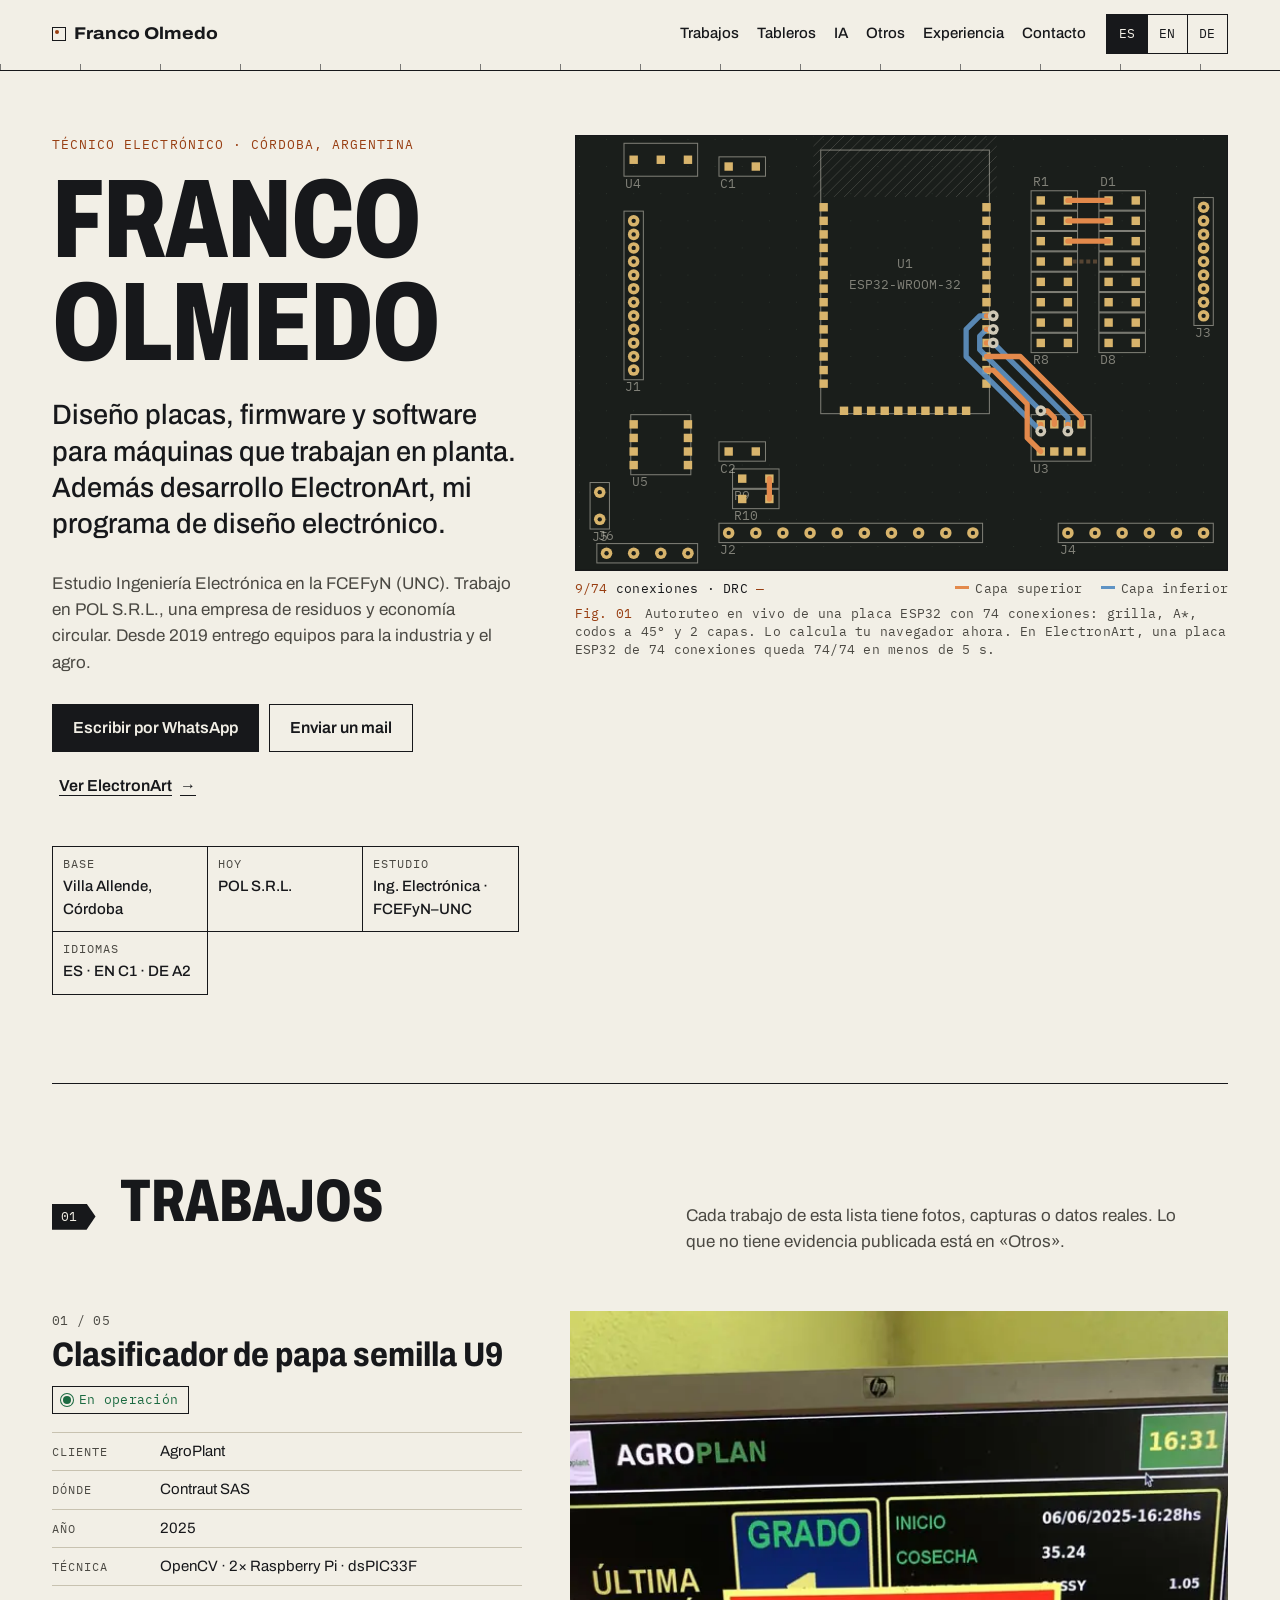
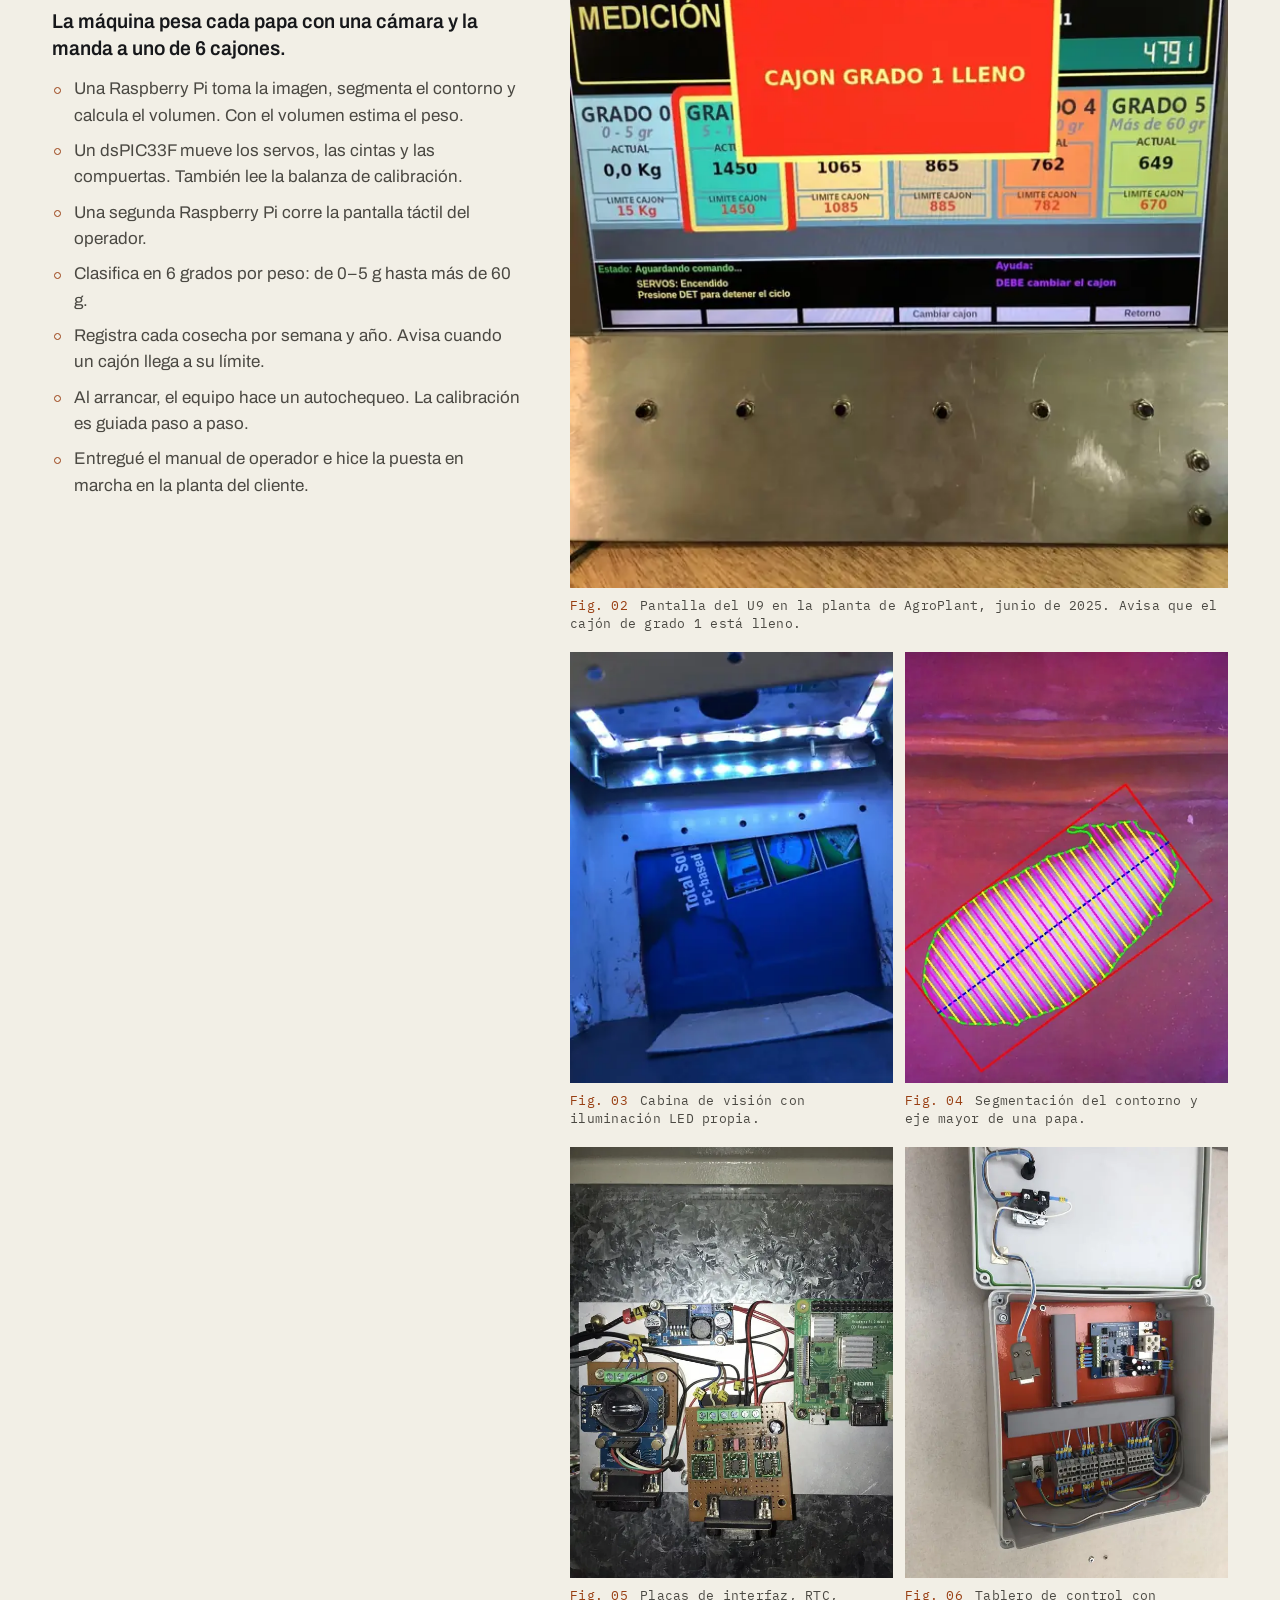
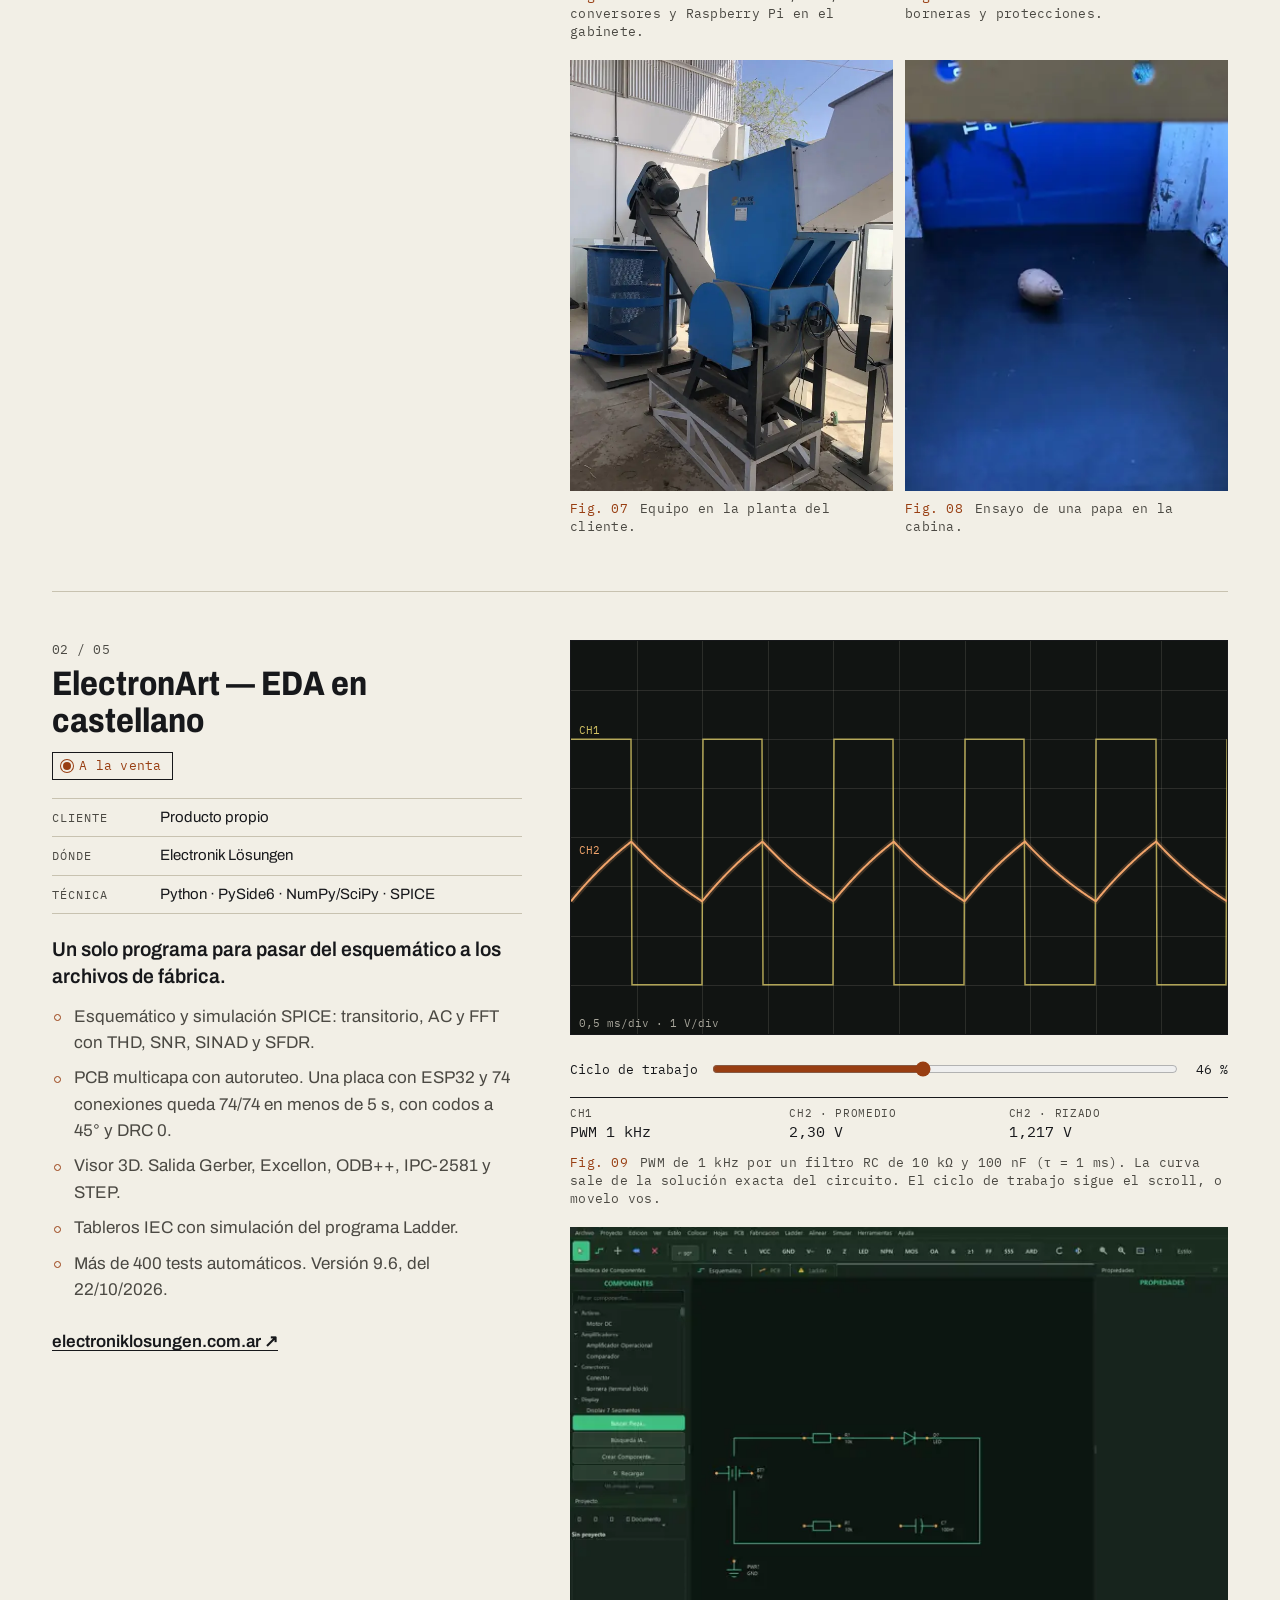
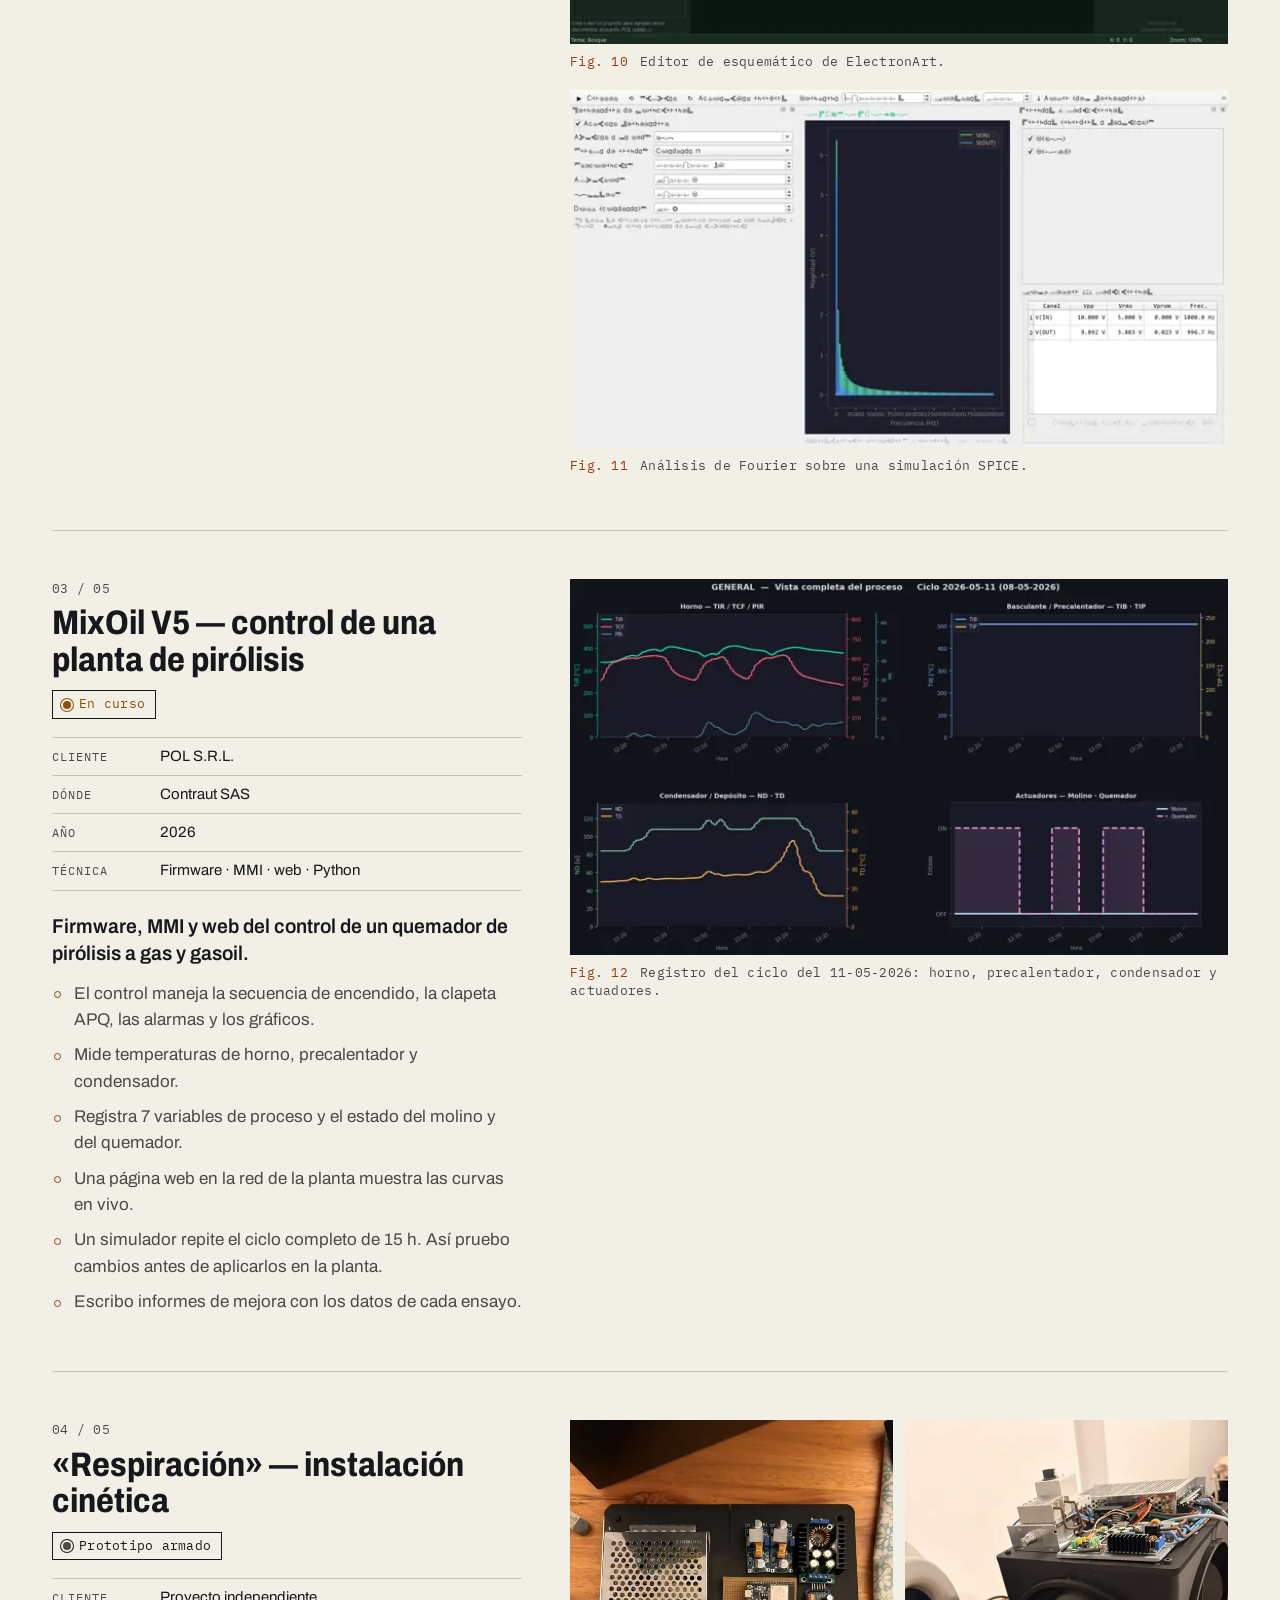
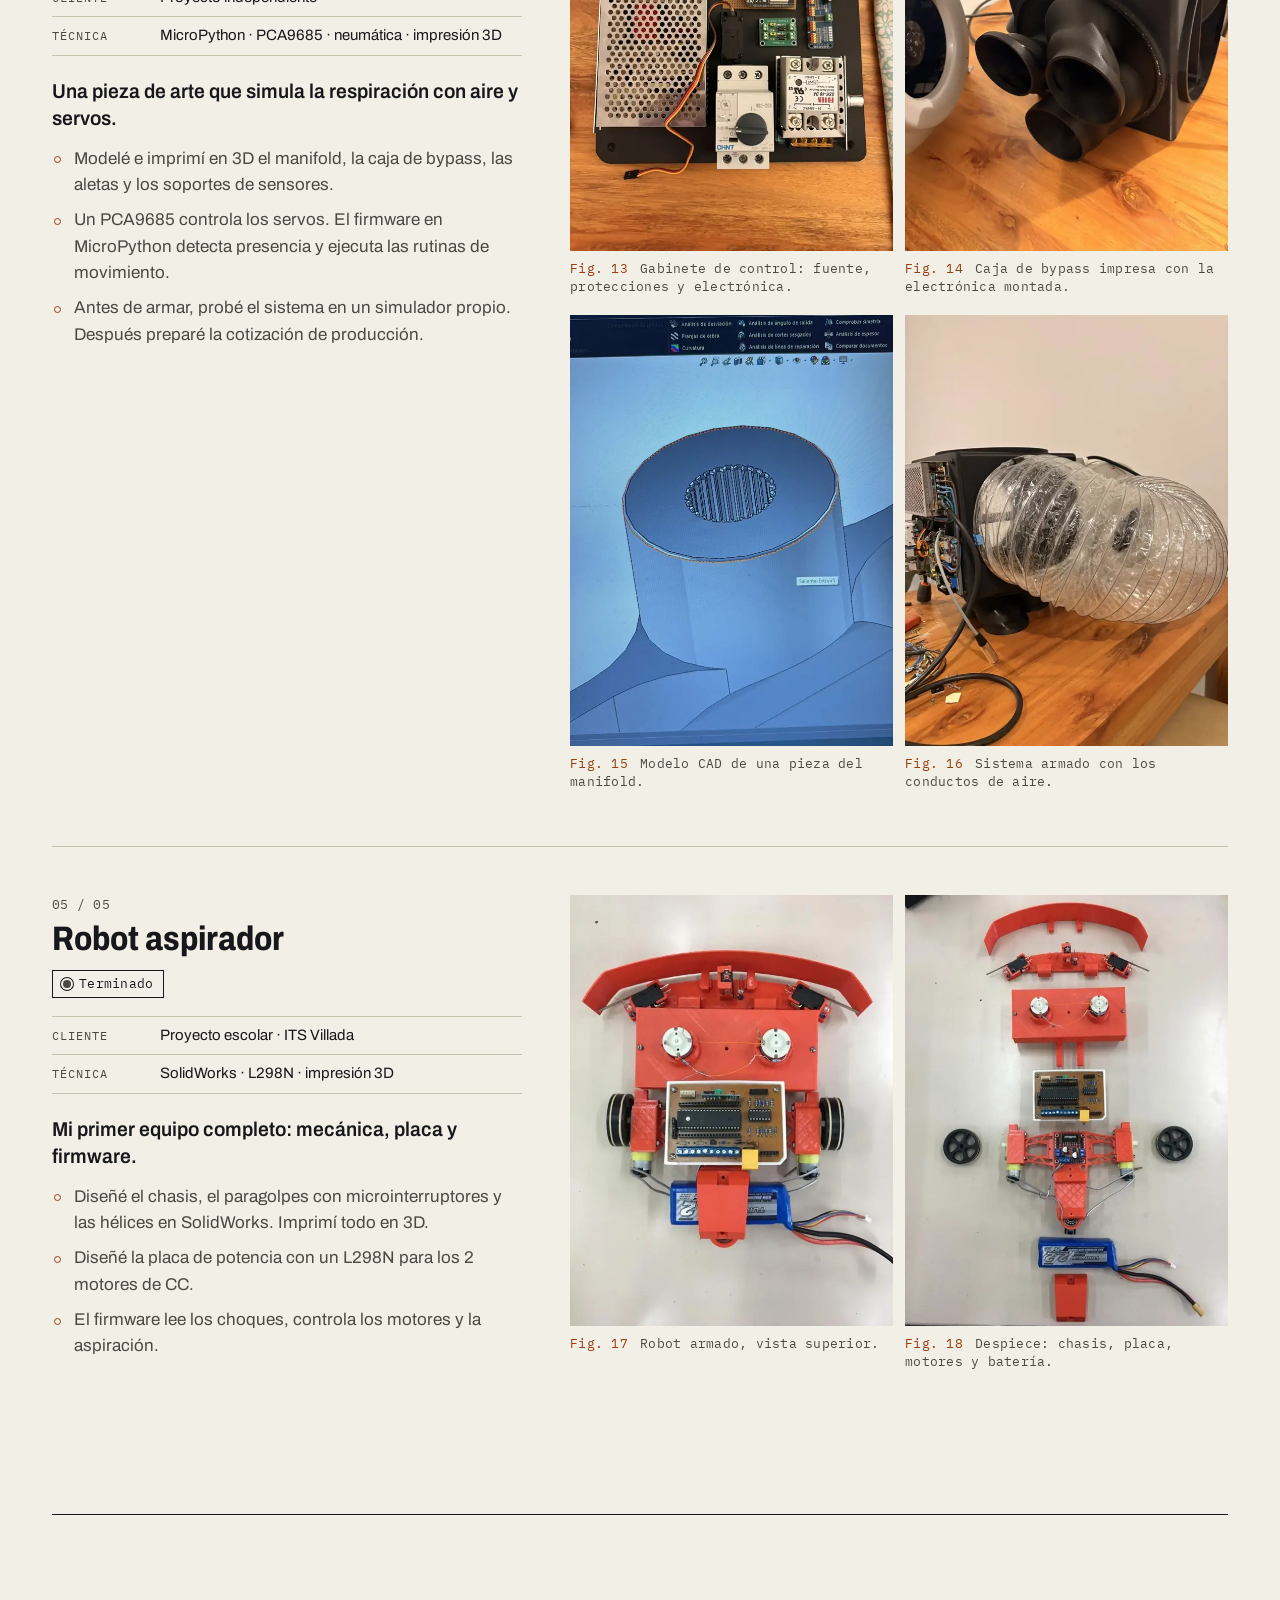
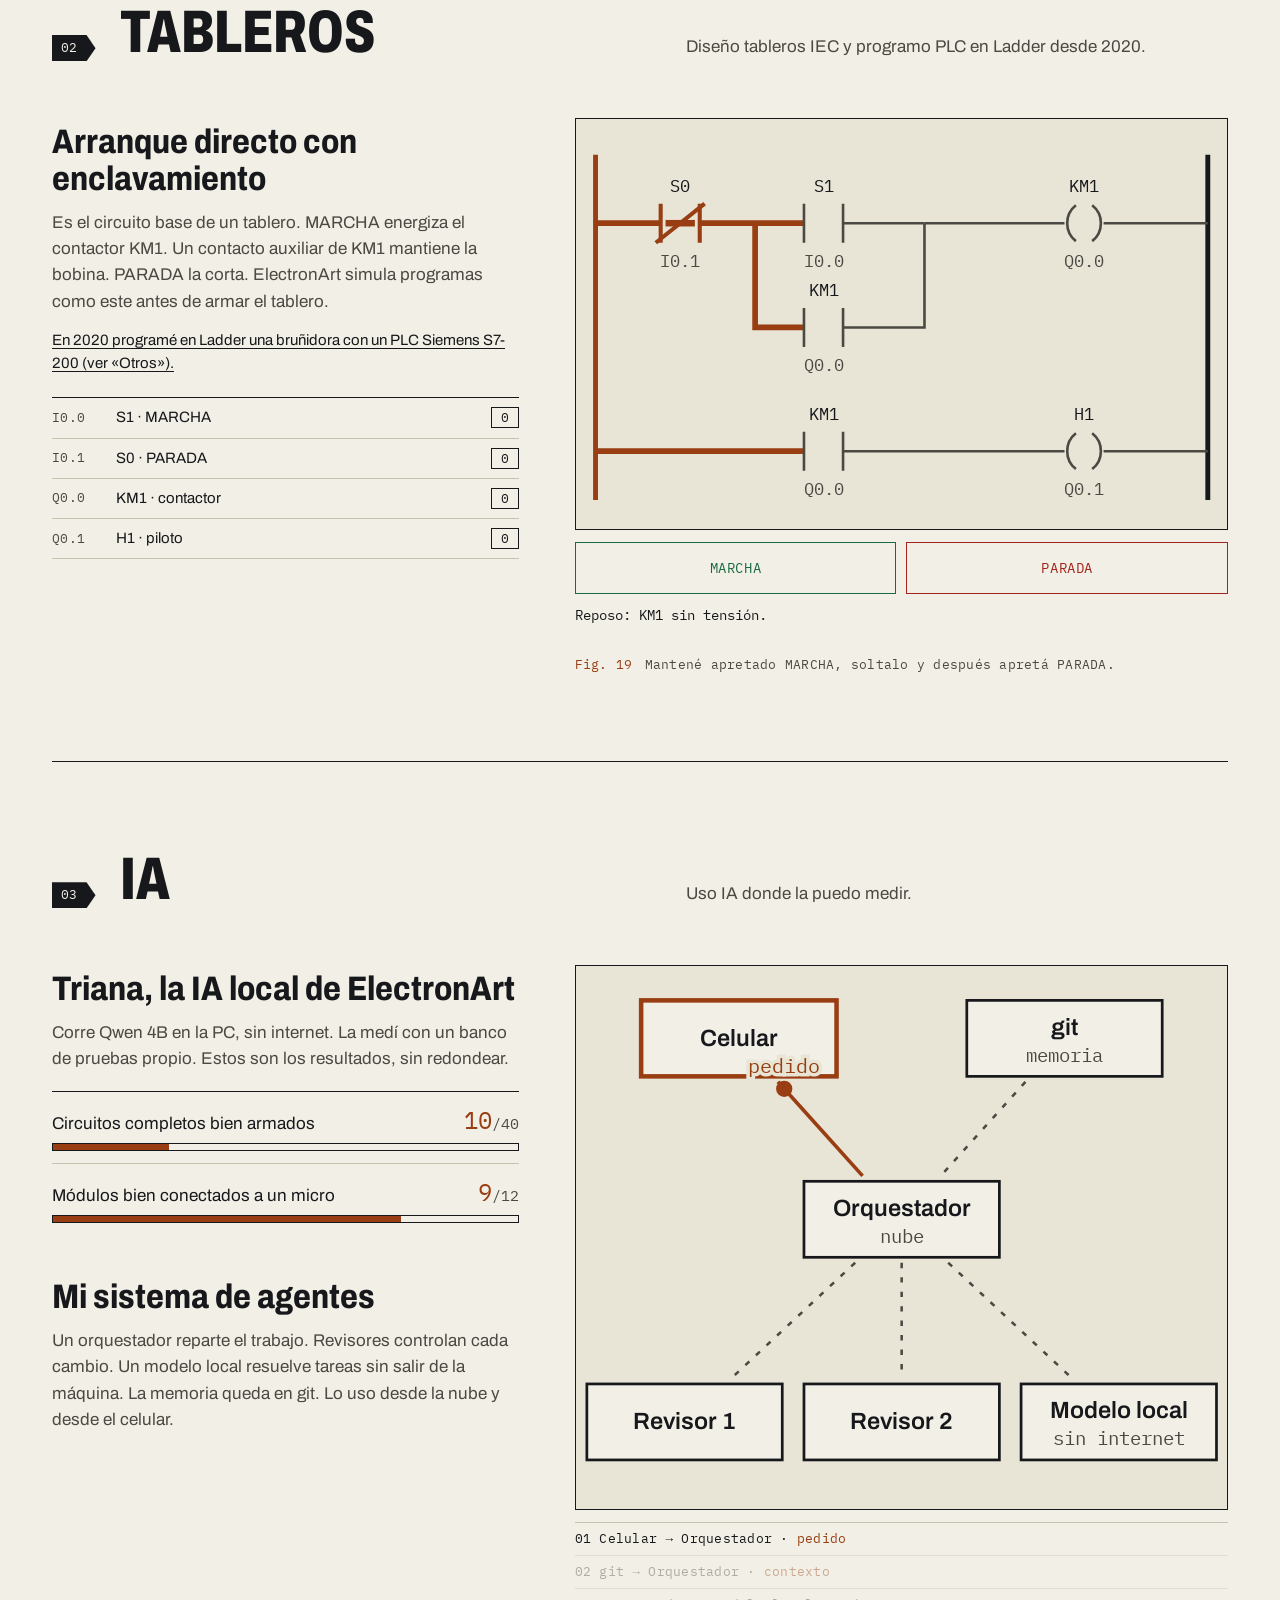
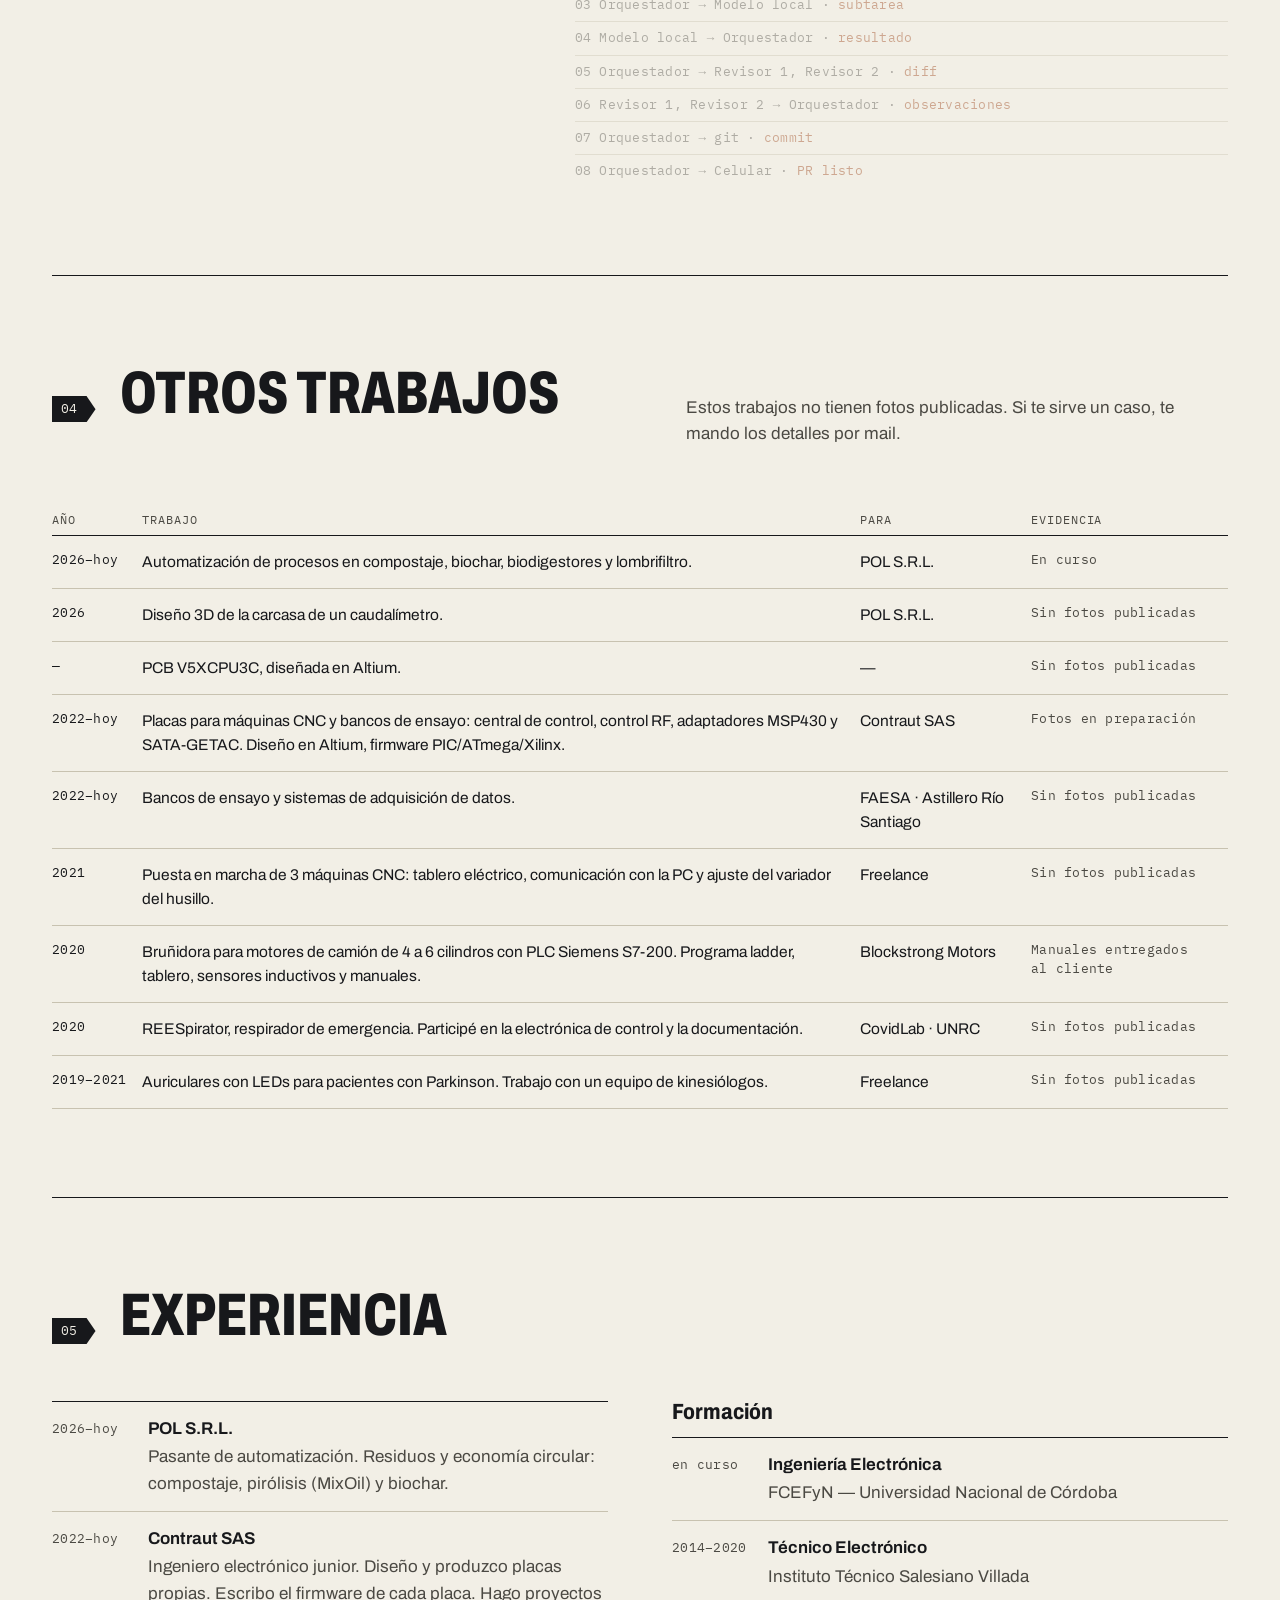
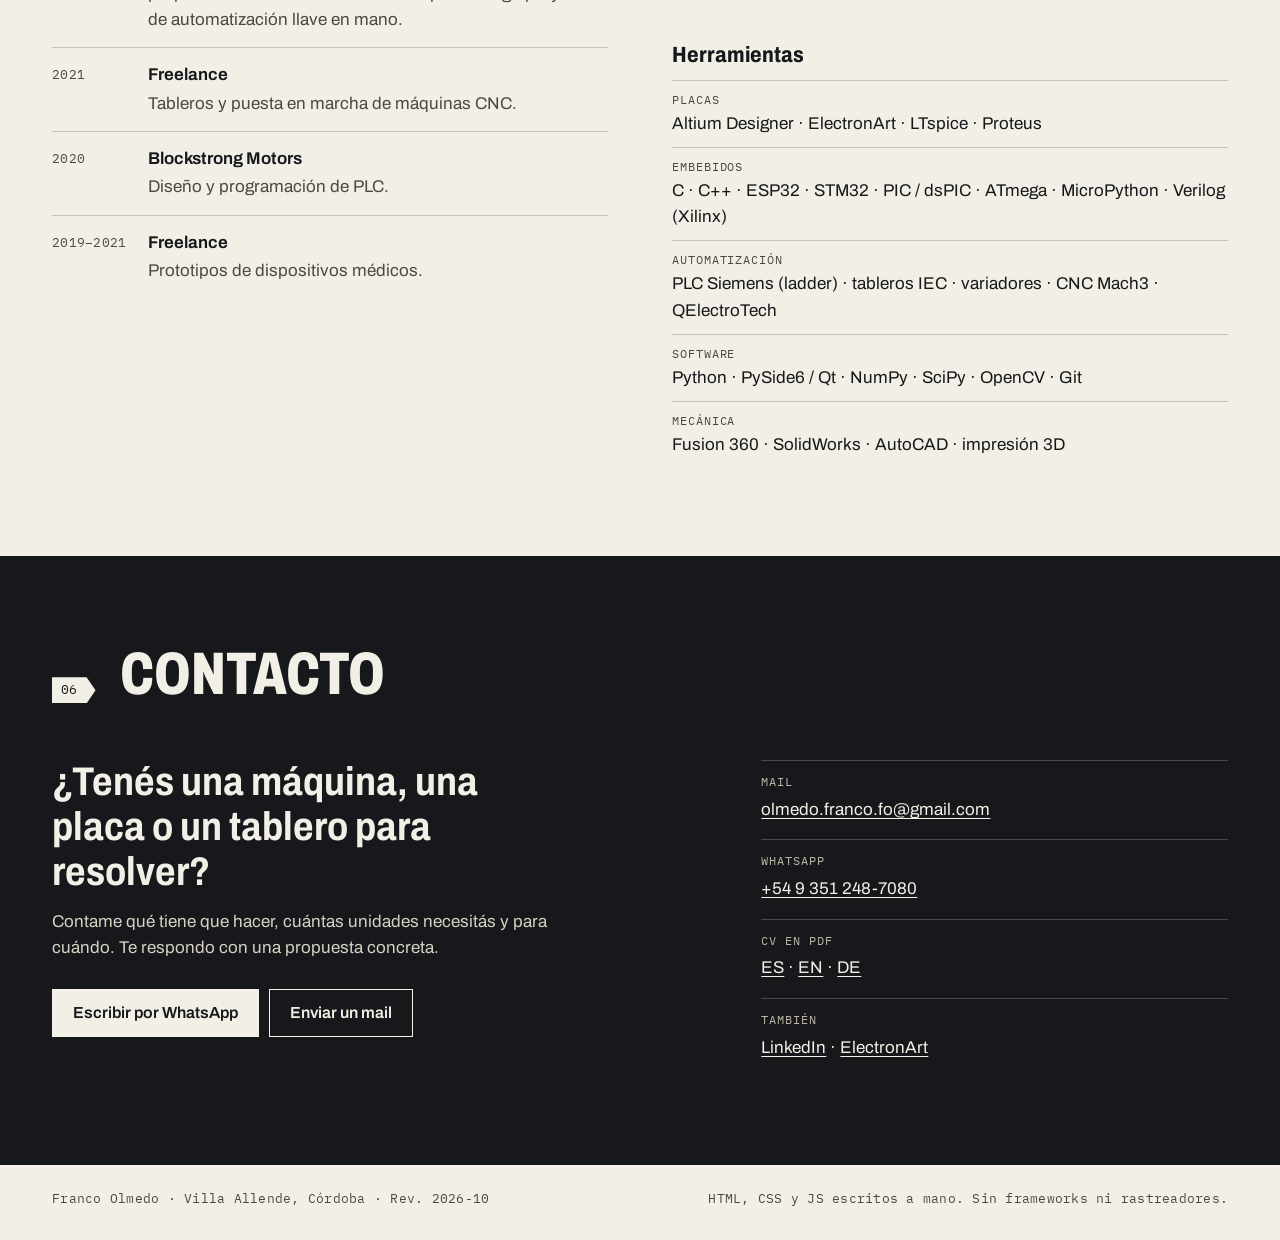
==== commit f70b0033: "Agentes: aristas desde el borde de cada caja; capturas 375/1440 del rediseño con motion Co-Authored-" ====
--- a/index.html
+++ b/index.html
@@ -274,7 +274,7 @@
 <article class="case" id="robot" aria-labelledby="h-robot"><div class="case-txt"><p class="case-n">05 / 05</p><h3 id="h-robot">Robot aspirador</h3><p class="status st_done"><span class="led" aria-hidden="true"></span>Terminado</p><dl class="meta"><div><dt>Cliente</dt><dd>Proyecto escolar · ITS Villada</dd></div><div><dt>Técnica</dt><dd>SolidWorks · L298N · impresión 3D</dd></div></dl><p class="case-lead">Mi primer equipo completo: mecánica, placa y firmware.</p><ul class="pts"><li>Diseñé el chasis, el paragolpes con microinterruptores y las hélices en SolidWorks. Imprimí todo en 3D.</li><li>Diseñé la placa de potencia con un L298N para los 2 motores de CC.</li><li>El firmware lee los choques, controla los motores y la aspiración.</li></ul></div><div class="case-figs"><figure class="fig"><a href="assets/img/robot-armado-1280.webp" aria-label="Abrir imagen en tamaño completo: Robot armado, vista superior."><img src="assets/img/robot-armado-640.webp" srcset="assets/img/robot-armado-640.webp 640w, assets/img/robot-armado-1280.webp 1280w" sizes="(min-width: 1000px) 320px, 50vw" width="640" height="853" alt="Robot armado, vista superior." loading="lazy" decoding="async"></a><figcaption><span class="ref">Fig. 17</span> Robot armado, vista superior.</figcaption></figure><figure class="fig"><a href="assets/img/robot-despiece-1280.webp" aria-label="Abrir imagen en tamaño completo: Despiece: chasis, placa, motores y batería."><img src="assets/img/robot-despiece-640.webp" srcset="assets/img/robot-despiece-640.webp 640w, assets/img/robot-despiece-1280.webp 1280w" sizes="(min-width: 1000px) 320px, 50vw" width="640" height="853" alt="Despiece: chasis, placa, motores y batería." loading="lazy" decoding="async"></a><figcaption><span class="ref">Fig. 18</span> Despiece: chasis, placa, motores y batería.</figcaption></figure></div></article>
 </section>
 <section id="tableros" class="sec wrap" aria-labelledby="h-tab"><div class="sec-h"><p class="net" aria-hidden="true">02</p><h2 id="h-tab">Tableros</h2><p class="sec-sub">Diseño tableros IEC y programo PLC en Ladder desde 2020.</p></div><div class="duo"><div class="duo-txt"><h3>Arranque directo con enclavamiento</h3><p class="duo-p">Es el circuito base de un tablero. MARCHA energiza el contactor KM1. Un contacto auxiliar de KM1 mantiene la bobina. PARADA la corta. ElectronArt simula programas como este antes de armar el tablero.</p><p class="duo-ev"><a href="#otros">En 2020 programé en Ladder una bruñidora con un PLC Siemens S7-200 (ver «Otros»).</a></p><table class="io"><tbody><tr><th scope="row" class="y">I0.0</th><td>S1 · MARCHA</td><td class="v"><span data-io="I0.0">0</span></td></tr><tr><th scope="row" class="y">I0.1</th><td>S0 · PARADA</td><td class="v"><span data-io="I0.1">0</span></td></tr><tr><th scope="row" class="y">Q0.0</th><td>KM1 · contactor</td><td class="v"><span data-io="Q0.0">0</span></td></tr><tr><th scope="row" class="y">Q0.1</th><td>H1 · piloto</td><td class="v"><span data-io="Q0.1">0</span></td></tr></tbody></table></div><figure class="live lad-fig" id="ladder" data-m="[&quot;Reposo: KM1 sin tensión.&quot;, &quot;MARCHA cerrado: la bobina de KM1 se energiza.&quot;, &quot;Enclavamiento: el contacto de KM1 mantiene la bobina.&quot;, &quot;PARADA abierto: KM1 cae y el enclavamiento se abre.&quot;]"><svg class="lad" viewBox="0 0 400 252" role="img" aria-label="Diagrama Ladder de un arranque con enclavamiento: contactos S0, S1 y KM1, bobinas KM1 y H1."><path class="rail" d="M12 22V234"/><path class="rail r" d="M388 22V234"/><path class="w" data-p="a" d="M12 64H52"/><path class="w" data-p="b" d="M76 64H140M110 64V128H140"/><path class="w" data-p="c" d="M164 64H214"/><path class="w" data-p="d" d="M164 128H214V64"/><path class="w" data-p="e" d="M214 64H300M324 64H388"/><path class="w" data-p="a" d="M12 204H140"/><path class="w" data-p="f" d="M164 204H300M324 204H388"/><g class="ct nc" data-c="S0"><rect class="bar" x="55" y="62" width="18" height="4"/><path d="M52 52v24M76 52v24"/><path d="M49 76L79 52"/></g><text x="64" y="45">S0</text><text class="ad" x="64" y="91">I0.1</text><g class="ct" data-c="S1"><rect class="bar" x="143" y="62" width="18" height="4"/><path d="M140 52v24M164 52v24"/></g><text x="152" y="45">S1</text><text class="ad" x="152" y="91">I0.0</text><g class="ct" data-c="KM"><rect class="bar" x="143" y="126" width="18" height="4"/><path d="M140 116v24M164 116v24"/></g><text x="152" y="109">KM1</text><text class="ad" x="152" y="155">Q0.0</text><g class="coil" data-k="KM"><circle cx="312" cy="64" r="10"/><path d="M307 53a14 14 0 0 0 0 22M317 53a14 14 0 0 1 0 22"/></g><text x="312" y="45">KM1</text><text class="ad" x="312" y="91">Q0.0</text><g class="ct" data-c="KM"><rect class="bar" x="143" y="202" width="18" height="4"/><path d="M140 192v24M164 192v24"/></g><text x="152" y="185">KM1</text><text class="ad" x="152" y="231">Q0.0</text><g class="coil" data-k="H1"><circle cx="312" cy="204" r="10"/><path d="M307 193a14 14 0 0 0 0 22M317 193a14 14 0 0 1 0 22"/></g><text x="312" y="185">H1</text><text class="ad" x="312" y="231">Q0.1</text></svg><div class="lad-ctl"><button type="button" class="pb on" data-b="S1">MARCHA</button><button type="button" class="pb off" data-b="S0">PARADA</button></div><p class="lad-msg">Reposo: KM1 sin tensión.</p><figcaption><span class="ref">Fig. 19</span> Mantené apretado MARCHA, soltalo y después apretá PARADA.</figcaption></figure></div></section>
-<section id="ia" class="sec wrap" aria-labelledby="h-ia"><div class="sec-h"><p class="net" aria-hidden="true">03</p><h2 id="h-ia">IA</h2><p class="sec-sub">Uso IA donde la puedo medir.</p></div><div class="duo"><div class="duo-txt"><h3>Triana, la IA local de ElectronArt</h3><p class="duo-p">Corre Qwen 4B en la PC, sin internet. La medí con un banco de pruebas propio. Estos son los resultados, sin redondear.</p><ul class="bars"><li><span class="bl">Circuitos completos bien armados</span><span class="bn"><b>10</b>/40</span><span class="bt" aria-hidden="true"><span style="width:25.0%"></span></span></li><li><span class="bl">Módulos bien conectados a un micro</span><span class="bn"><b>9</b>/12</span><span class="bt" aria-hidden="true"><span style="width:75.0%"></span></span></li></ul><h3 class="h-ag">Mi sistema de agentes</h3><p class="duo-p">Un orquestador reparte el trabajo. Revisores controlan cada cambio. Un modelo local resuelve tareas sin salir de la máquina. La memoria queda en git. Lo uso desde la nube y desde el celular.</p></div><figure class="live ag-fig" id="agentes" data-seq="[[[&quot;tel&quot;, 1, 0]], [[&quot;git&quot;, 1, 1]], [[&quot;loc&quot;, 1, 2]], [[&quot;loc&quot;, -1, 3]], [[&quot;r1&quot;, 1, 4], [&quot;r2&quot;, 1, 4]], [[&quot;r1&quot;, -1, 5], [&quot;r2&quot;, -1, 5]], [[&quot;git&quot;, -1, 6]], [[&quot;tel&quot;, -1, 7]]]"><svg class="ag" viewBox="0 0 360 300" role="img" aria-label="Esquema del sistema de agentes: celular, orquestador en la nube, memoria en git, dos revisores y un modelo local."><path class="e" id="e-tel" d="M90 40L180 140"/><path class="e" id="e-git" d="M270 40L180 140"/><path class="e" id="e-r1" d="M180 140L60 252"/><path class="e" id="e-r2" d="M180 140L180 252"/><path class="e" id="e-loc" d="M180 140L300 252"/><g class="nd" data-n="tel"><rect x="36" y="19" width="108" height="42"/><text x="90" y="44">Celular</text></g><g class="nd" data-n="git"><rect x="216" y="19" width="108" height="42"/><text x="270" y="38">git</text><text class="sub" x="270" y="53">memoria</text></g><g class="nd" data-n="orq"><rect x="126" y="119" width="108" height="42"/><text x="180" y="138">Orquestador</text><text class="sub" x="180" y="153">nube</text></g><g class="nd" data-n="r1"><rect x="6" y="231" width="108" height="42"/><text x="60" y="256">Revisor 1</text></g><g class="nd" data-n="r2"><rect x="126" y="231" width="108" height="42"/><text x="180" y="256">Revisor 2</text></g><g class="nd" data-n="loc"><rect x="246" y="231" width="108" height="42"/><text x="300" y="250">Modelo local</text><text class="sub" x="300" y="265">sin internet</text></g><g class="msgs"></g></svg><ol class="log"><li><span class="y">01</span> Celular → Orquestador · <b>pedido</b></li><li><span class="y">02</span> git → Orquestador · <b>contexto</b></li><li><span class="y">03</span> Orquestador → Modelo local · <b>subtarea</b></li><li><span class="y">04</span> Modelo local → Orquestador · <b>resultado</b></li><li><span class="y">05</span> Orquestador → Revisor 1, Revisor 2 · <b>diff</b></li><li><span class="y">06</span> Revisor 1, Revisor 2 → Orquestador, Orquestador · <b>observaciones</b></li><li><span class="y">07</span> Orquestador → git · <b>commit</b></li><li><span class="y">08</span> Orquestador → Celular · <b>PR listo</b></li></ol></figure></div></section>
+<section id="ia" class="sec wrap" aria-labelledby="h-ia"><div class="sec-h"><p class="net" aria-hidden="true">03</p><h2 id="h-ia">IA</h2><p class="sec-sub">Uso IA donde la puedo medir.</p></div><div class="duo"><div class="duo-txt"><h3>Triana, la IA local de ElectronArt</h3><p class="duo-p">Corre Qwen 4B en la PC, sin internet. La medí con un banco de pruebas propio. Estos son los resultados, sin redondear.</p><ul class="bars"><li><span class="bl">Circuitos completos bien armados</span><span class="bn"><b>10</b>/40</span><span class="bt" aria-hidden="true"><span style="width:25.0%"></span></span></li><li><span class="bl">Módulos bien conectados a un micro</span><span class="bn"><b>9</b>/12</span><span class="bt" aria-hidden="true"><span style="width:75.0%"></span></span></li></ul><h3 class="h-ag">Mi sistema de agentes</h3><p class="duo-p">Un orquestador reparte el trabajo. Revisores controlan cada cambio. Un modelo local resuelve tareas sin salir de la máquina. La memoria queda en git. Lo uso desde la nube y desde el celular.</p></div><figure class="live ag-fig" id="agentes" data-seq="[[[&quot;tel&quot;, 1, 0]], [[&quot;git&quot;, 1, 1]], [[&quot;loc&quot;, 1, 2]], [[&quot;loc&quot;, -1, 3]], [[&quot;r1&quot;, 1, 4], [&quot;r2&quot;, 1, 4]], [[&quot;r1&quot;, -1, 5], [&quot;r2&quot;, -1, 5]], [[&quot;git&quot;, -1, 6]], [[&quot;tel&quot;, -1, 7]]]"><svg class="ag" viewBox="0 0 360 300" role="img" aria-label="Esquema del sistema de agentes: celular, orquestador en la nube, memoria en git, dos revisores y un modelo local."><path class="e" id="e-tel" d="M111.6 64.0L158.4 116.0"/><path class="e" id="e-git" d="M248.4 64.0L201.6 116.0"/><path class="e" id="e-r1" d="M154.3 164.0L85.7 228.0"/><path class="e" id="e-r2" d="M180.0 164.0L180.0 228.0"/><path class="e" id="e-loc" d="M205.7 164.0L274.3 228.0"/><g class="nd" data-n="tel"><rect x="36" y="19" width="108" height="42"/><text x="90" y="44">Celular</text></g><g class="nd" data-n="git"><rect x="216" y="19" width="108" height="42"/><text x="270" y="38">git</text><text class="sub" x="270" y="53">memoria</text></g><g class="nd" data-n="orq"><rect x="126" y="119" width="108" height="42"/><text x="180" y="138">Orquestador</text><text class="sub" x="180" y="153">nube</text></g><g class="nd" data-n="r1"><rect x="6" y="231" width="108" height="42"/><text x="60" y="256">Revisor 1</text></g><g class="nd" data-n="r2"><rect x="126" y="231" width="108" height="42"/><text x="180" y="256">Revisor 2</text></g><g class="nd" data-n="loc"><rect x="246" y="231" width="108" height="42"/><text x="300" y="250">Modelo local</text><text class="sub" x="300" y="265">sin internet</text></g><g class="msgs"></g></svg><ol class="log"><li><span class="y">01</span> Celular → Orquestador · <b>pedido</b></li><li><span class="y">02</span> git → Orquestador · <b>contexto</b></li><li><span class="y">03</span> Orquestador → Modelo local · <b>subtarea</b></li><li><span class="y">04</span> Modelo local → Orquestador · <b>resultado</b></li><li><span class="y">05</span> Orquestador → Revisor 1, Revisor 2 · <b>diff</b></li><li><span class="y">06</span> Revisor 1, Revisor 2 → Orquestador · <b>observaciones</b></li><li><span class="y">07</span> Orquestador → git · <b>commit</b></li><li><span class="y">08</span> Orquestador → Celular · <b>PR listo</b></li></ol></figure></div></section>
 <section id="otros" class="sec wrap" aria-labelledby="h-otros"><div class="sec-h"><p class="net" aria-hidden="true">04</p><h2 id="h-otros">Otros trabajos</h2><p class="sec-sub">Estos trabajos no tienen fotos publicadas. Si te sirve un caso, te mando los detalles por mail.</p></div><table class="bom" role="table"><thead role="rowgroup"><tr role="row"><th scope="col" role="columnheader">Año</th><th scope="col" role="columnheader">Trabajo</th><th scope="col" role="columnheader">Para</th><th scope="col" role="columnheader">Evidencia</th></tr></thead><tbody role="rowgroup"><tr role="row"><td role="cell" class="y">2026–hoy</td><td role="cell">Automatización de procesos en compostaje, biochar, biodigestores y lombrifiltro.</td><td role="cell">POL S.R.L.</td><td role="cell" class="ev">En curso</td></tr><tr role="row"><td role="cell" class="y">2026</td><td role="cell">Diseño 3D de la carcasa de un caudalímetro.</td><td role="cell">POL S.R.L.</td><td role="cell" class="ev">Sin fotos publicadas</td></tr><tr role="row"><td role="cell" class="y">—</td><td role="cell">PCB V5XCPU3C, diseñada en Altium.</td><td role="cell">—</td><td role="cell" class="ev">Sin fotos publicadas</td></tr><tr role="row"><td role="cell" class="y">2022–hoy</td><td role="cell">Placas para máquinas CNC y bancos de ensayo: central de control, control RF, adaptadores MSP430 y SATA-GETAC. Diseño en Altium, firmware PIC/ATmega/Xilinx.</td><td role="cell">Contraut SAS</td><td role="cell" class="ev">Fotos en preparación</td></tr><tr role="row"><td role="cell" class="y">2022–hoy</td><td role="cell">Bancos de ensayo y sistemas de adquisición de datos.</td><td role="cell">FAESA · Astillero Río Santiago</td><td role="cell" class="ev">Sin fotos publicadas</td></tr><tr role="row"><td role="cell" class="y">2021</td><td role="cell">Puesta en marcha de 3 máquinas CNC: tablero eléctrico, comunicación con la PC y ajuste del variador del husillo.</td><td role="cell">Freelance</td><td role="cell" class="ev">Sin fotos publicadas</td></tr><tr role="row"><td role="cell" class="y">2020</td><td role="cell">Bruñidora para motores de camión de 4 a 6 cilindros con PLC Siemens S7-200. Programa ladder, tablero, sensores inductivos y manuales.</td><td role="cell">Blockstrong Motors</td><td role="cell" class="ev">Manuales entregados al cliente</td></tr><tr role="row"><td role="cell" class="y">2020</td><td role="cell">REESpirator, respirador de emergencia. Participé en la electrónica de control y la documentación.</td><td role="cell">CovidLab · UNRC</td><td role="cell" class="ev">Sin fotos publicadas</td></tr><tr role="row"><td role="cell" class="y">2019–2021</td><td role="cell">Auriculares con LEDs para pacientes con Parkinson. Trabajo con un equipo de kinesiólogos.</td><td role="cell">Freelance</td><td role="cell" class="ev">Sin fotos publicadas</td></tr></tbody></table></section>
 <section id="experiencia" class="sec wrap" aria-labelledby="h-exp"><div class="sec-h"><p class="net" aria-hidden="true">05</p><h2 id="h-exp">Experiencia</h2></div><div class="cols"><div><ol class="tl"><li><span class="y">2026–hoy</span><div><b>POL S.R.L.</b><p>Pasante de automatización. Residuos y economía circular: compostaje, pirólisis (MixOil) y biochar.</p></div></li><li><span class="y">2022–hoy</span><div><b>Contraut SAS</b><p>Ingeniero electrónico junior. Diseño y produzco placas propias. Escribo el firmware de cada placa. Hago proyectos de automatización llave en mano.</p></div></li><li><span class="y">2021</span><div><b>Freelance</b><p>Tableros y puesta en marcha de máquinas CNC.</p></div></li><li><span class="y">2020</span><div><b>Blockstrong Motors</b><p>Diseño y programación de PLC.</p></div></li><li><span class="y">2019–2021</span><div><b>Freelance</b><p>Prototipos de dispositivos médicos.</p></div></li></ol></div><div><h3 class="h-sm">Formación</h3><ol class="tl"><li><span class="y">en curso</span><div><b>Ingeniería Electrónica</b><p>FCEFyN — Universidad Nacional de Córdoba</p></div></li><li><span class="y">2014–2020</span><div><b>Técnico Electrónico</b><p>Instituto Técnico Salesiano Villada</p></div></li></ol><h3 class="h-sm">Herramientas</h3><dl class="tools"><div><dt>Placas</dt><dd>Altium Designer · ElectronArt · LTspice · Proteus</dd></div><div><dt>Embebidos</dt><dd>C · C++ · ESP32 · STM32 · PIC / dsPIC · ATmega · MicroPython · Verilog (Xilinx)</dd></div><div><dt>Automatización</dt><dd>PLC Siemens (ladder) · tableros IEC · variadores · CNC Mach3 · QElectroTech</dd></div><div><dt>Software</dt><dd>Python · PySide6 / Qt · NumPy · SciPy · OpenCV · Git</dd></div><div><dt>Mecánica</dt><dd>Fusion 360 · SolidWorks · AutoCAD · impresión 3D</dd></div></dl></div></div></section>
 <section id="contacto" class="sec contact" aria-labelledby="h-ct"><div class="wrap"><div class="sec-h"><p class="net" aria-hidden="true">06</p><h2 id="h-ct">Contacto</h2></div><div class="ct-grid"><div><p class="ct-lead">¿Tenés una máquina, una placa o un tablero para resolver?</p><p class="ct-sub">Contame qué tiene que hacer, cuántas unidades necesitás y para cuándo. Te respondo con una propuesta concreta.</p><div class="ctas"><a class="btn btn-1" href="https://wa.me/5493512487080?text=Hola%20Franco%2C%20te%20escribo%20desde%20tu%20portfolio." rel="noopener">Escribir por WhatsApp</a><a class="btn btn-2" href="mailto:olmedo.franco.fo@gmail.com">Enviar un mail</a></div></div><dl class="ct-list"><div><dt>Mail</dt><dd><a href="mailto:olmedo.franco.fo@gmail.com">olmedo.franco.fo@gmail.com</a></dd></div><div><dt>WhatsApp</dt><dd><a href="https://wa.me/5493512487080?text=Hola%20Franco%2C%20te%20escribo%20desde%20tu%20portfolio." rel="noopener">+54 9 351 248-7080</a></dd></div><div><dt>CV en PDF</dt><dd><a href="cv-es.pdf" hreflang="es">ES</a> · <a href="cv-en.pdf" hreflang="en">EN</a> · <a href="cv-de.pdf" hreflang="de">DE</a></dd></div><div><dt>También</dt><dd><a href="https://www.linkedin.com/in/franco-olmedo-967405194/" rel="noopener">LinkedIn</a> · <a href="https://electroniklosungen.com.ar" rel="noopener">ElectronArt</a></dd></div></dl></div></div></section>
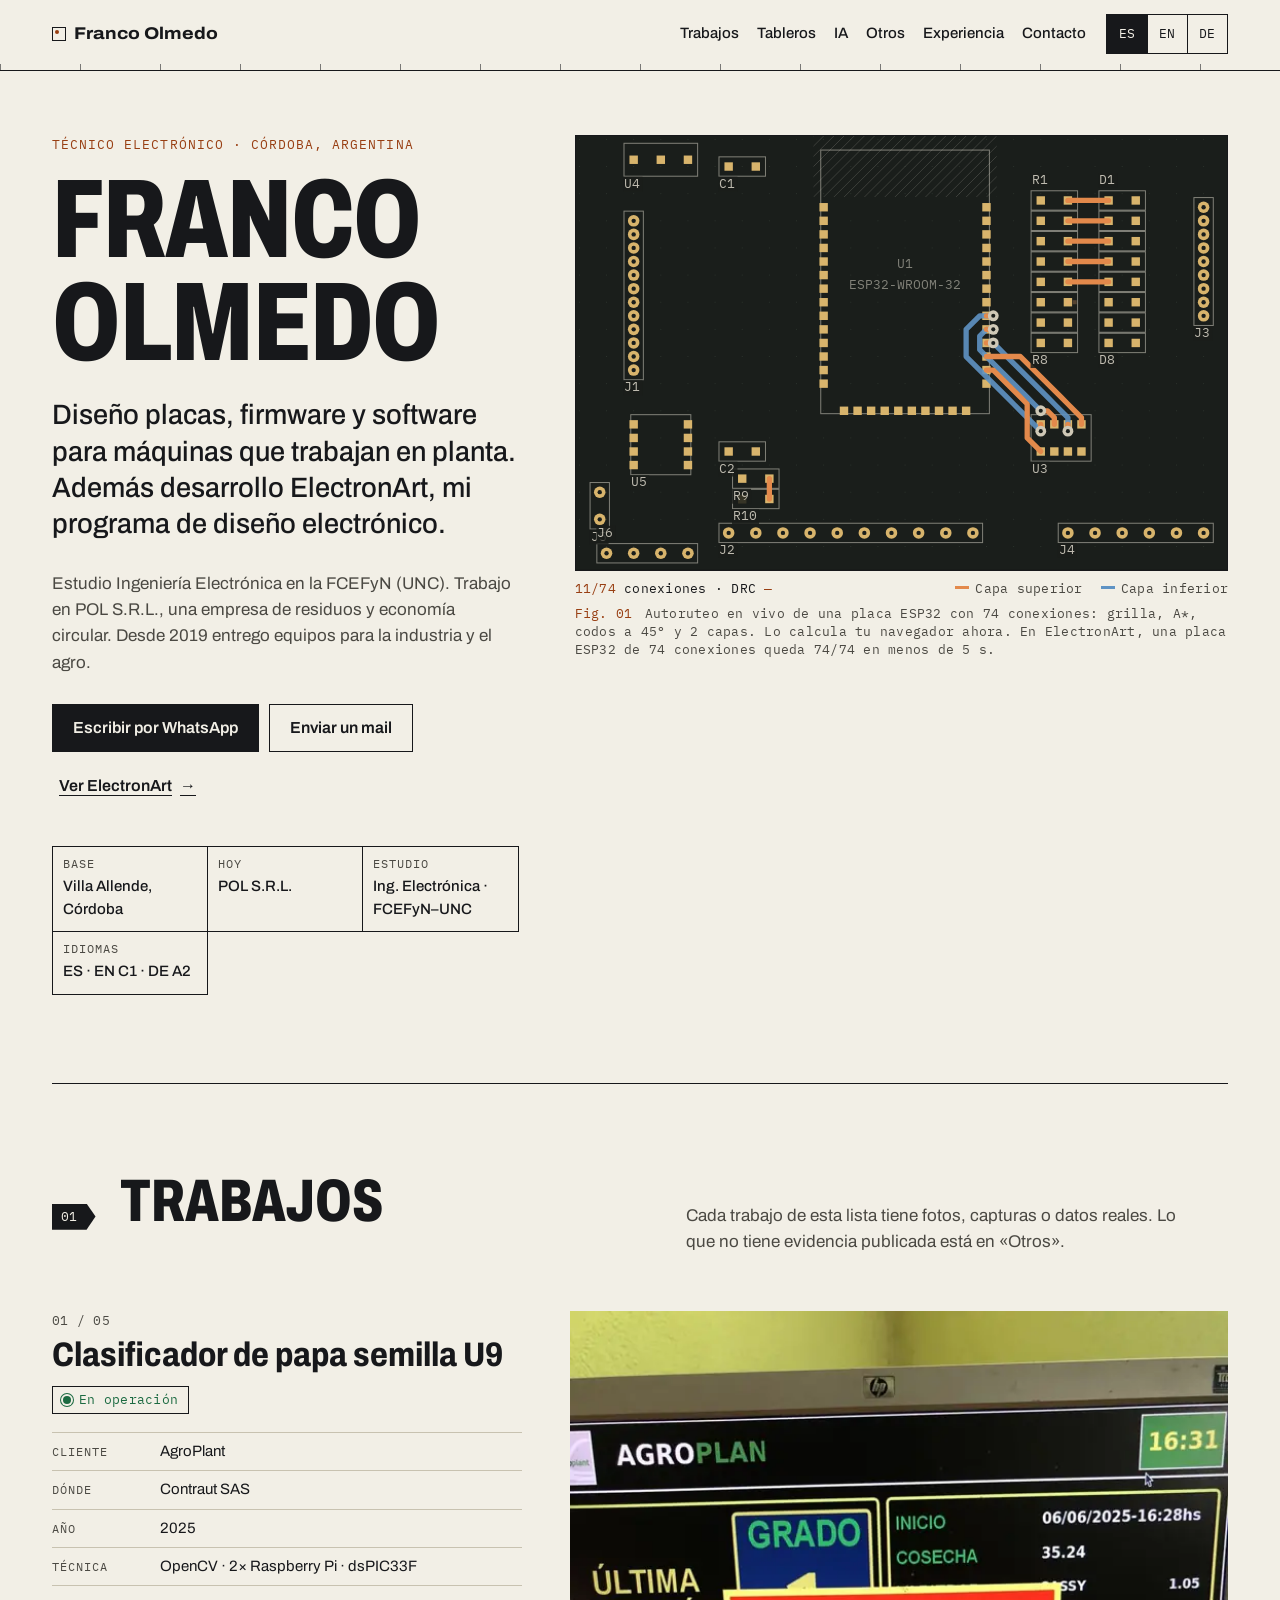
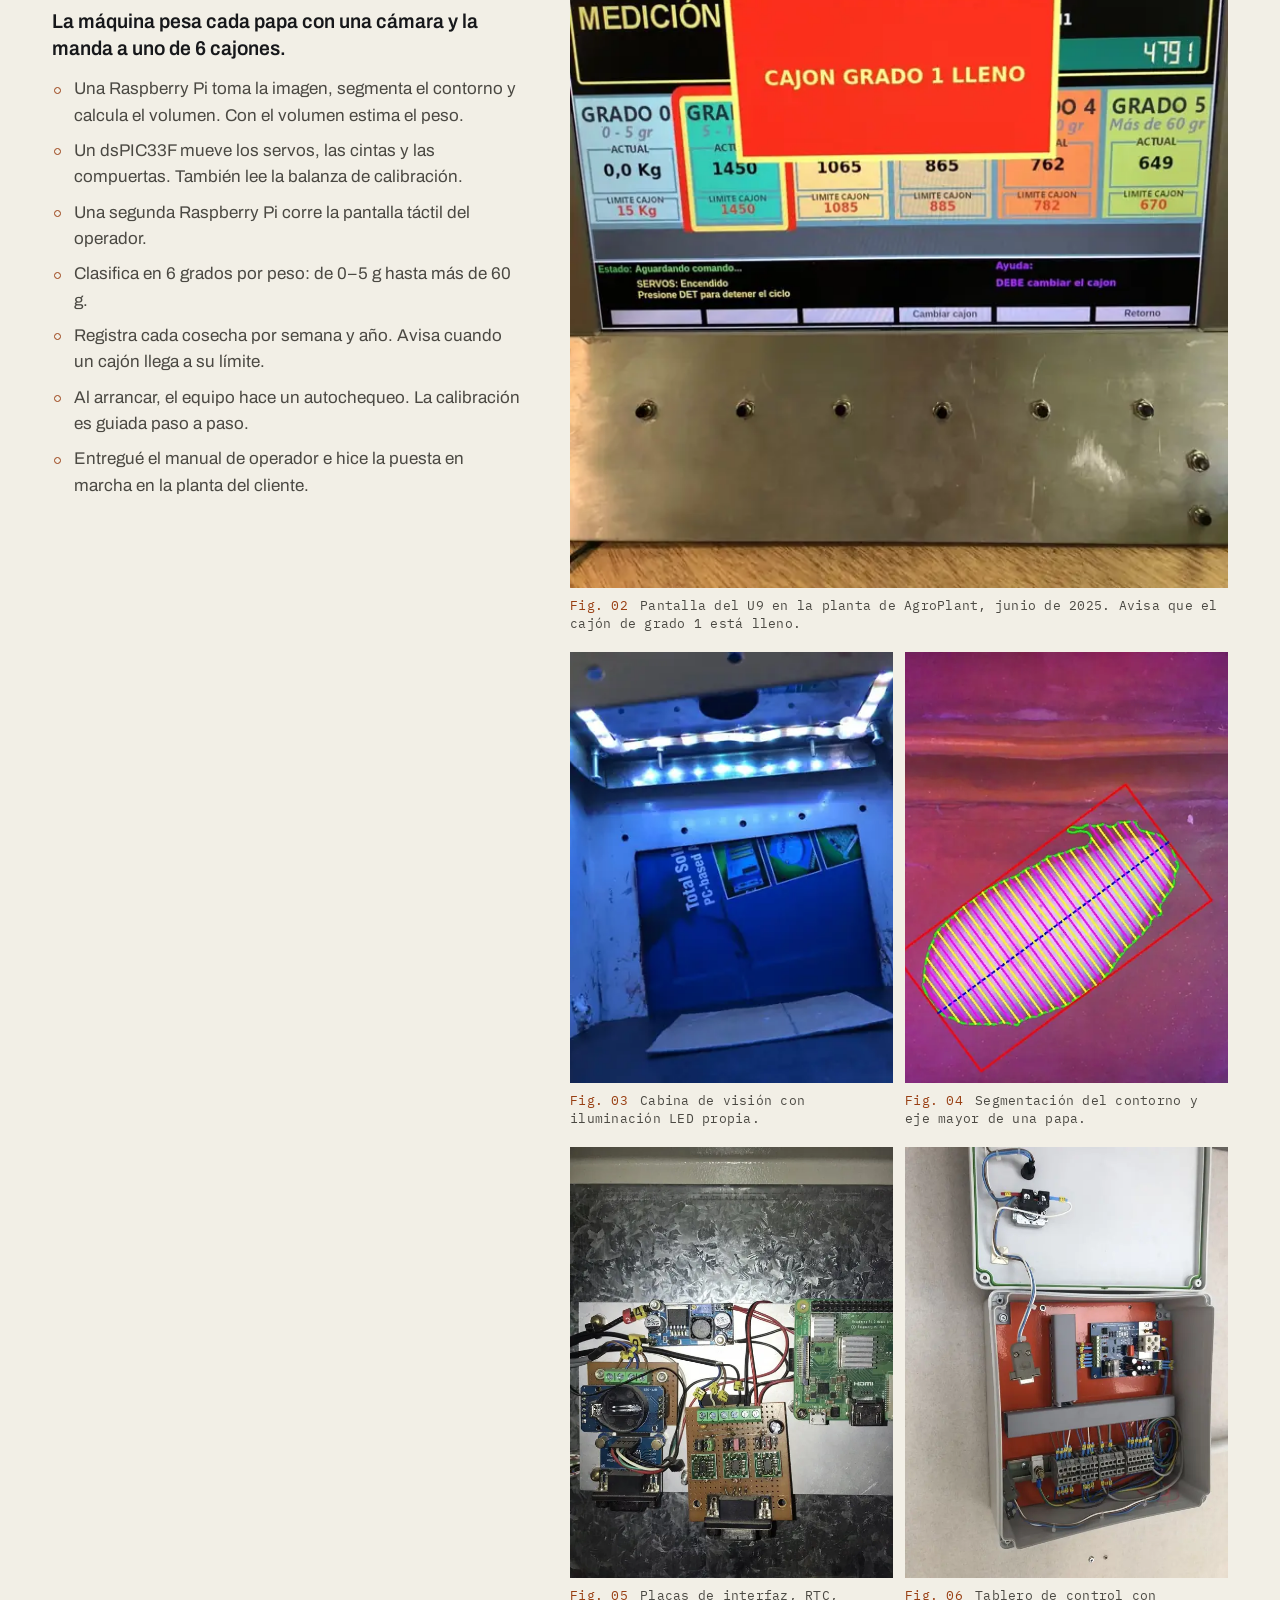
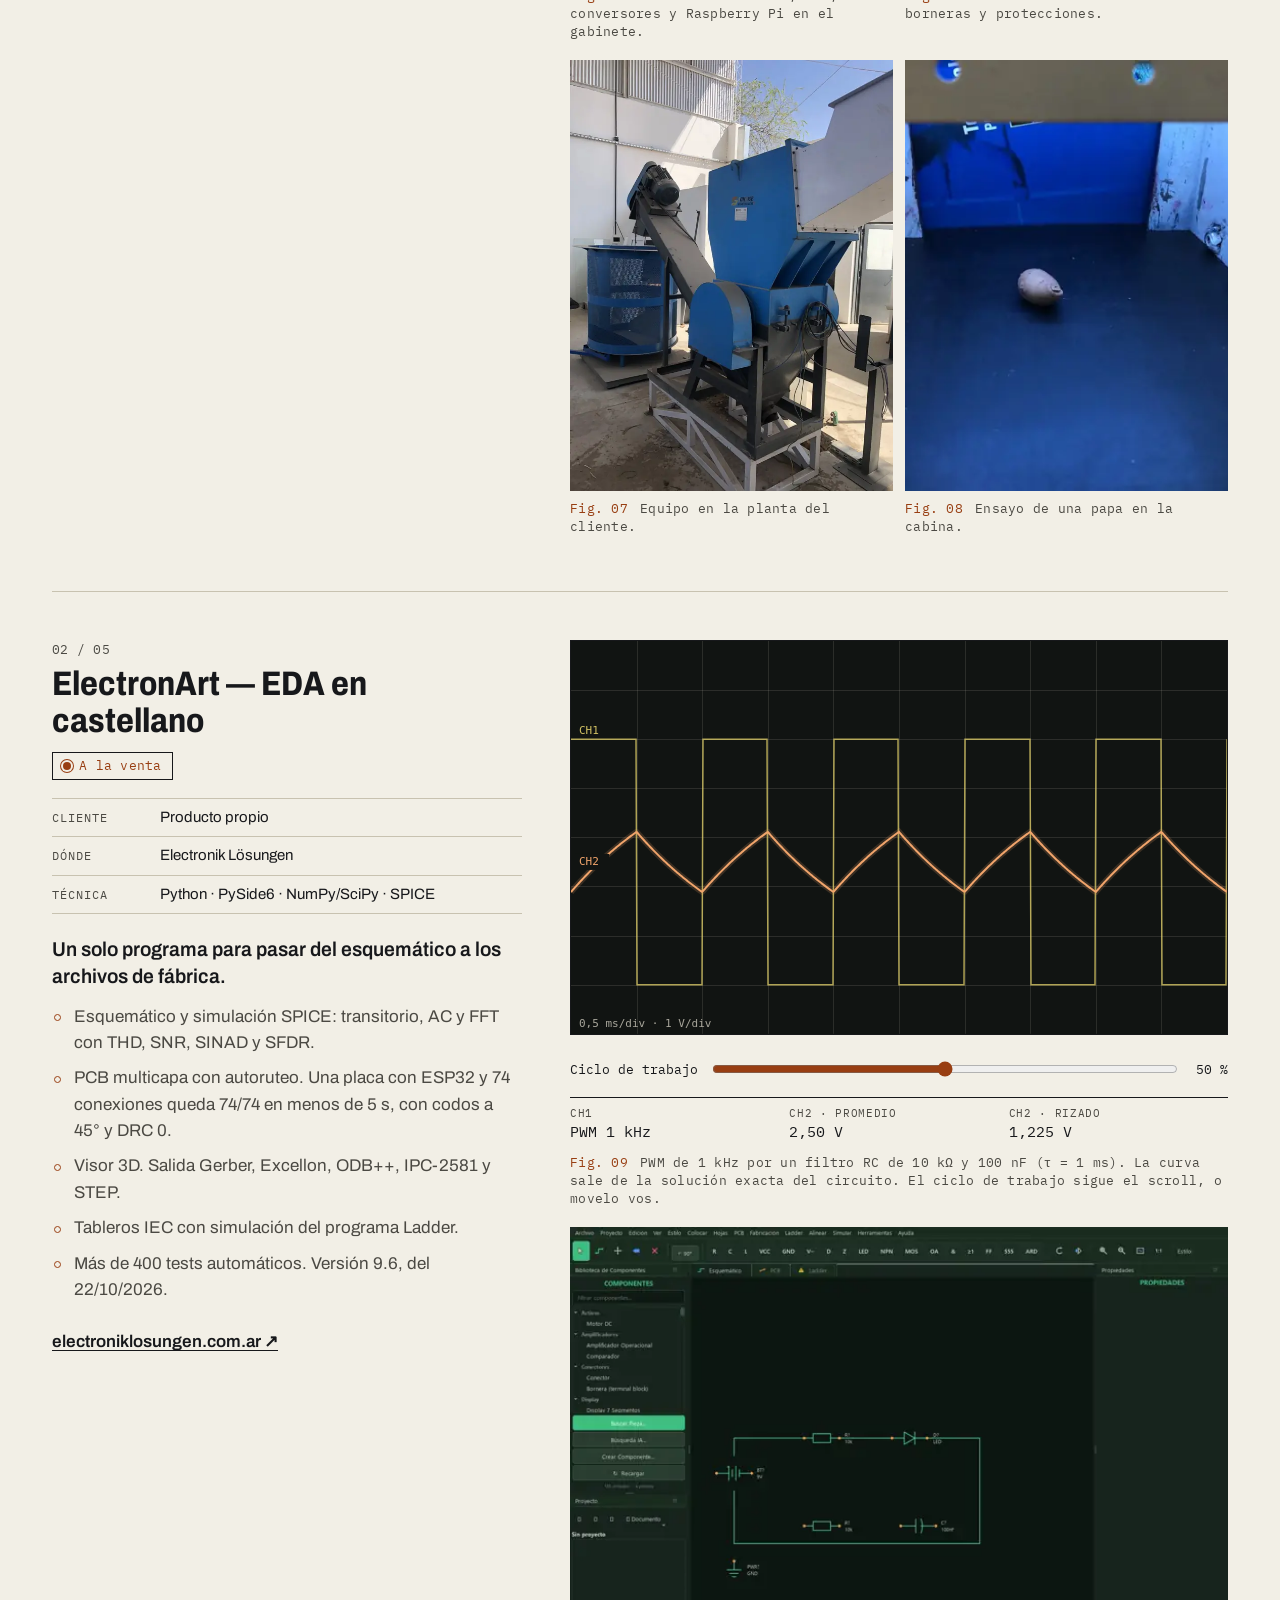
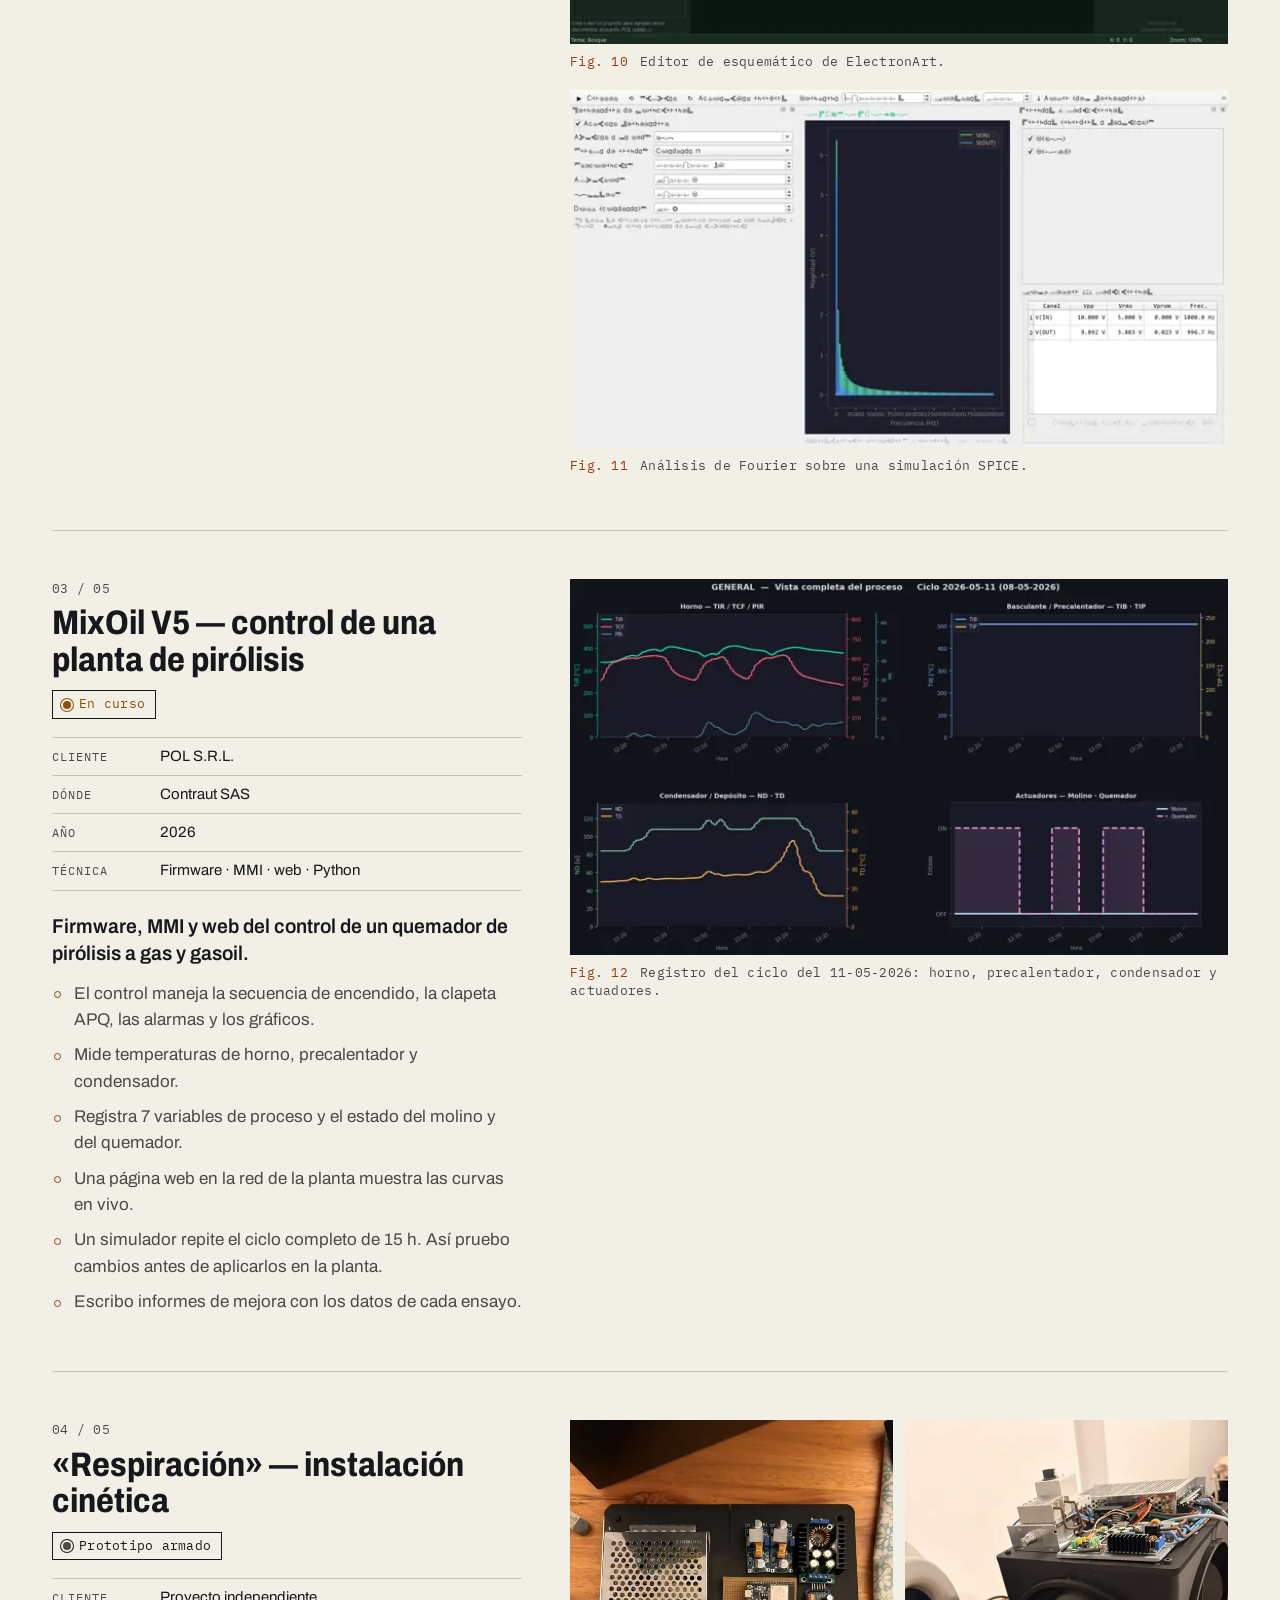
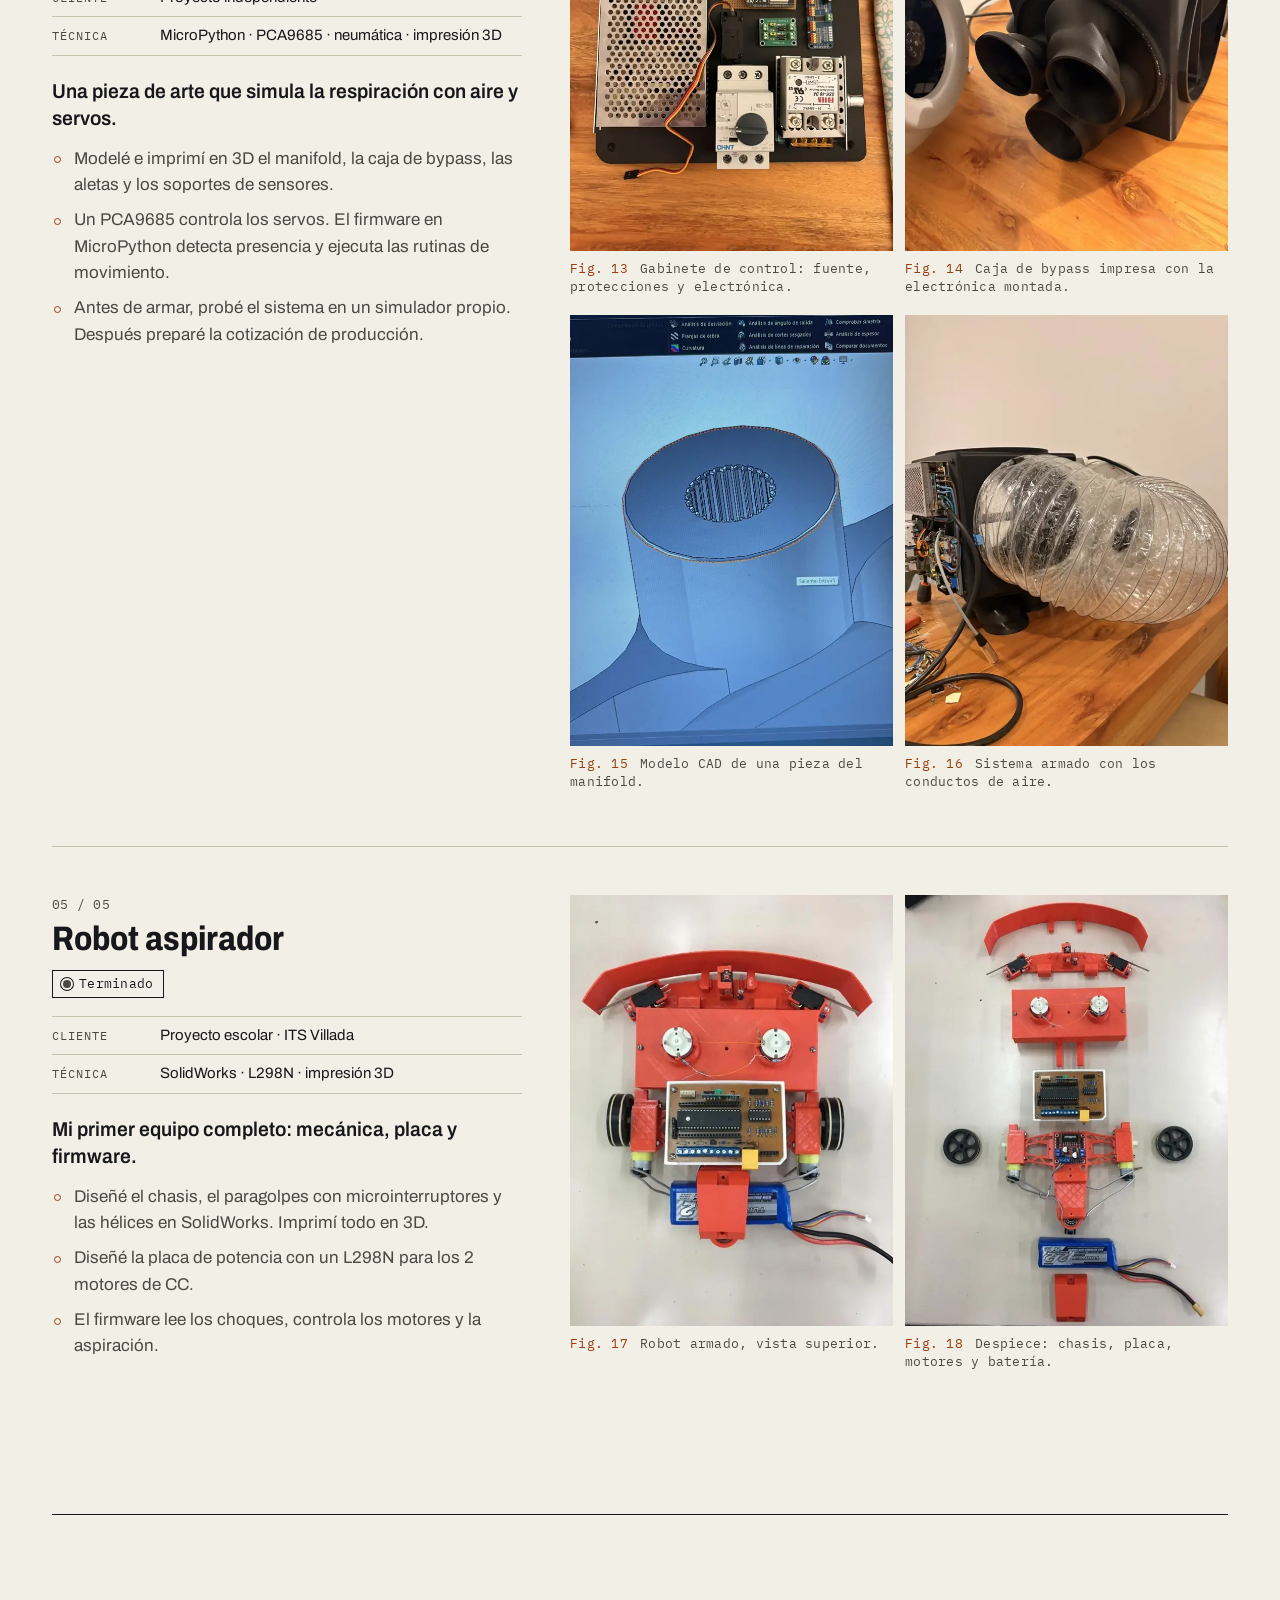
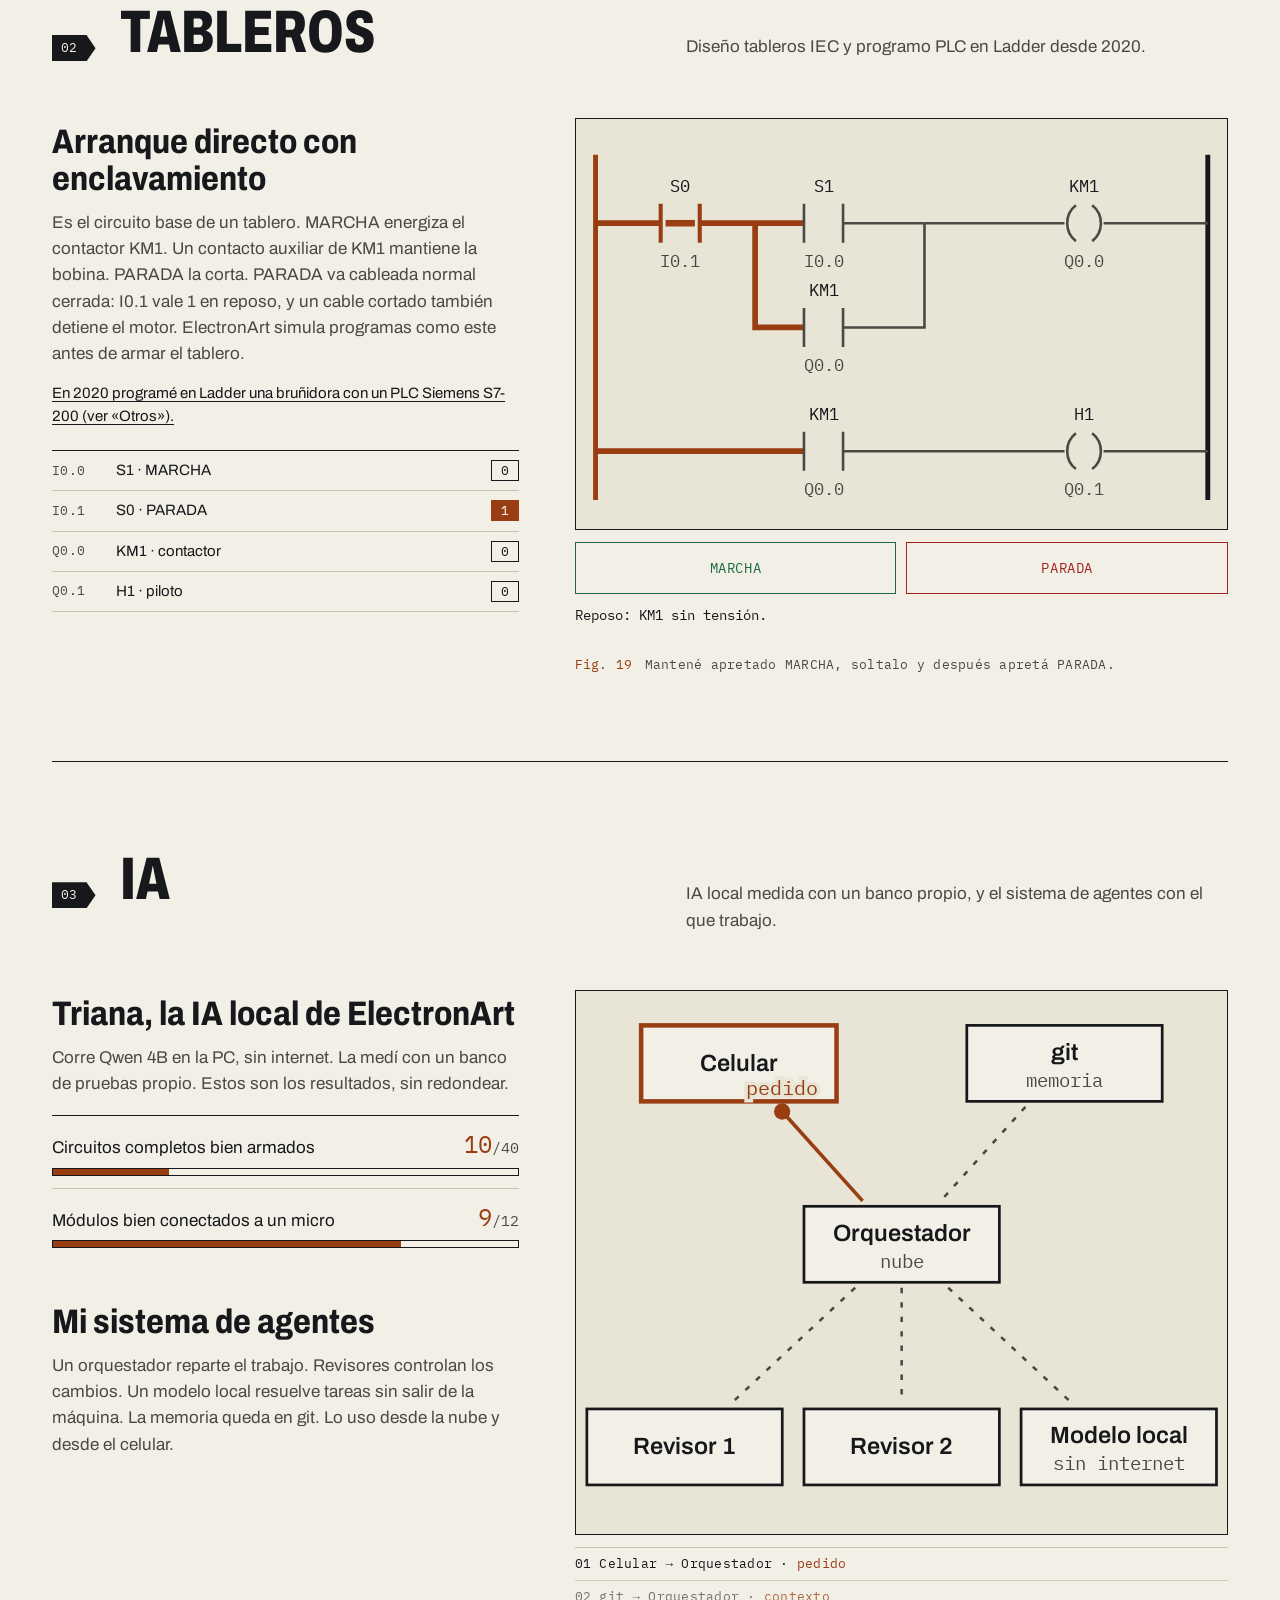
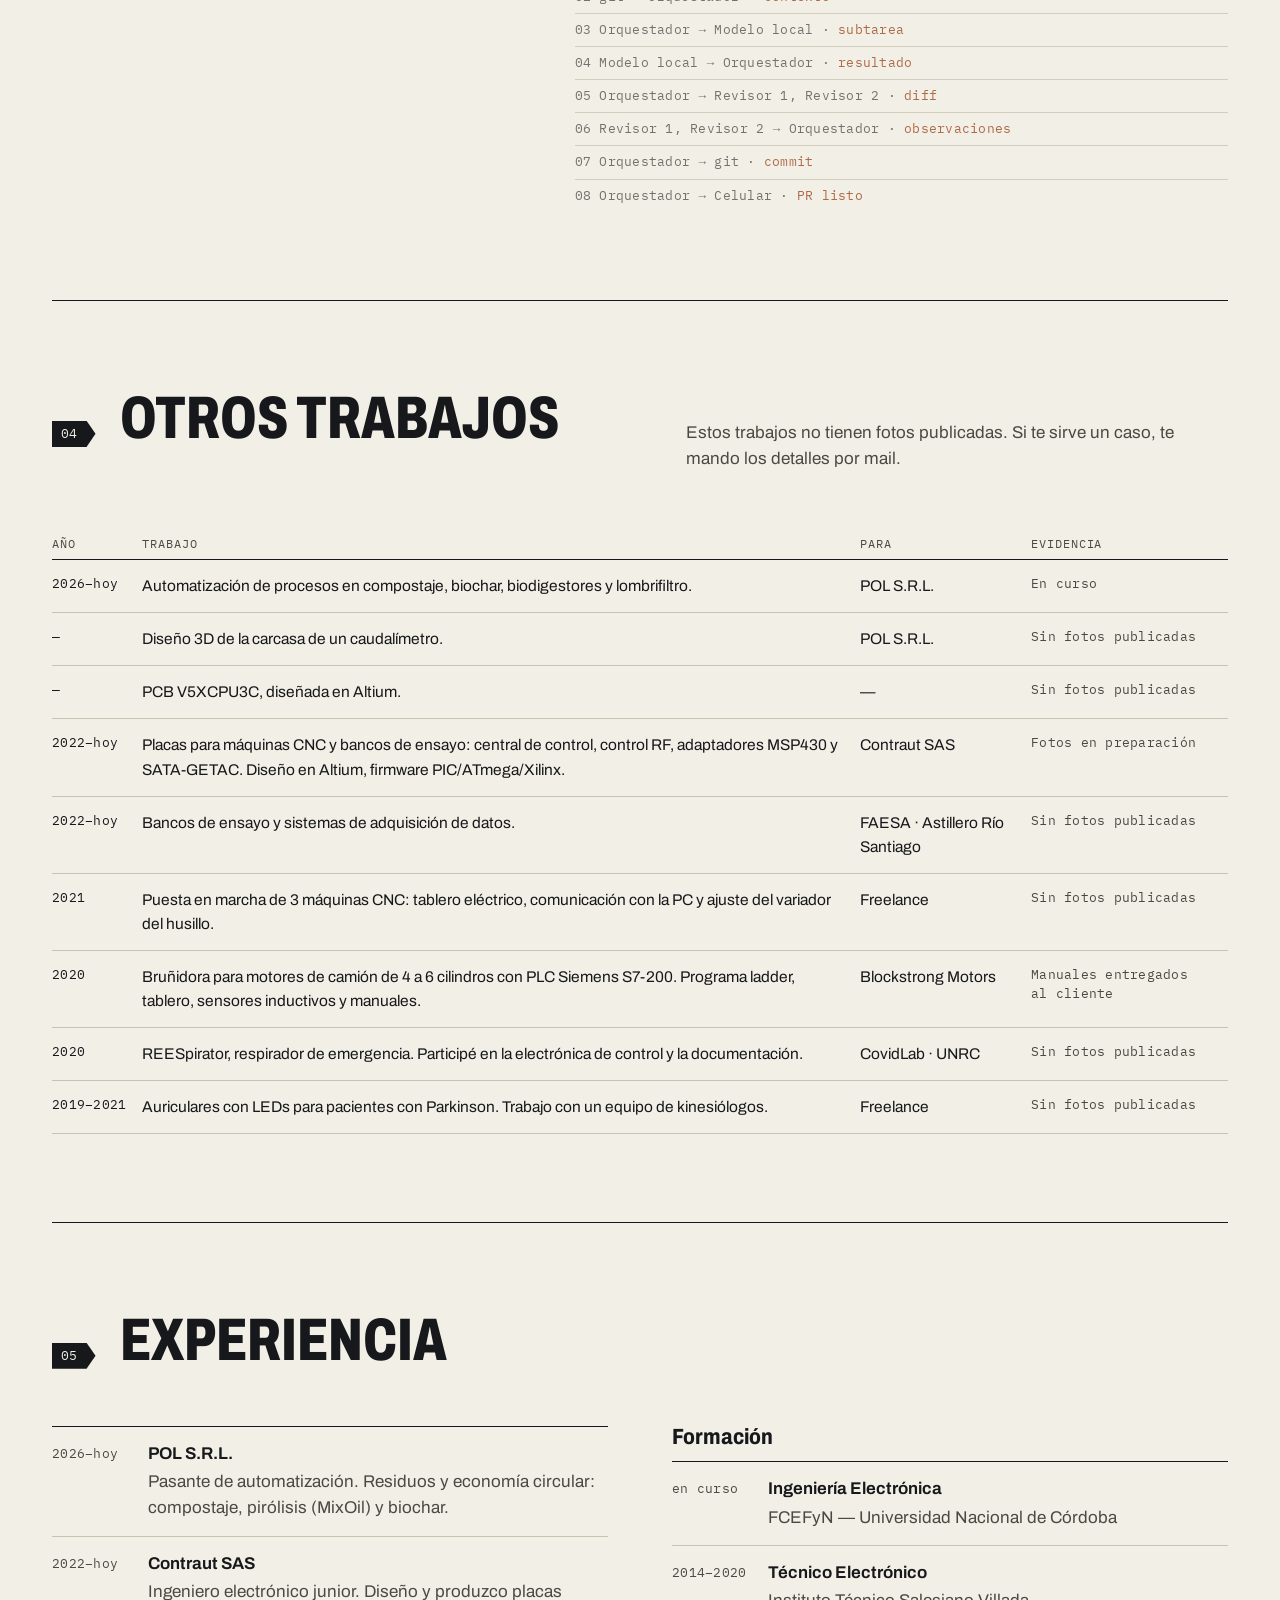
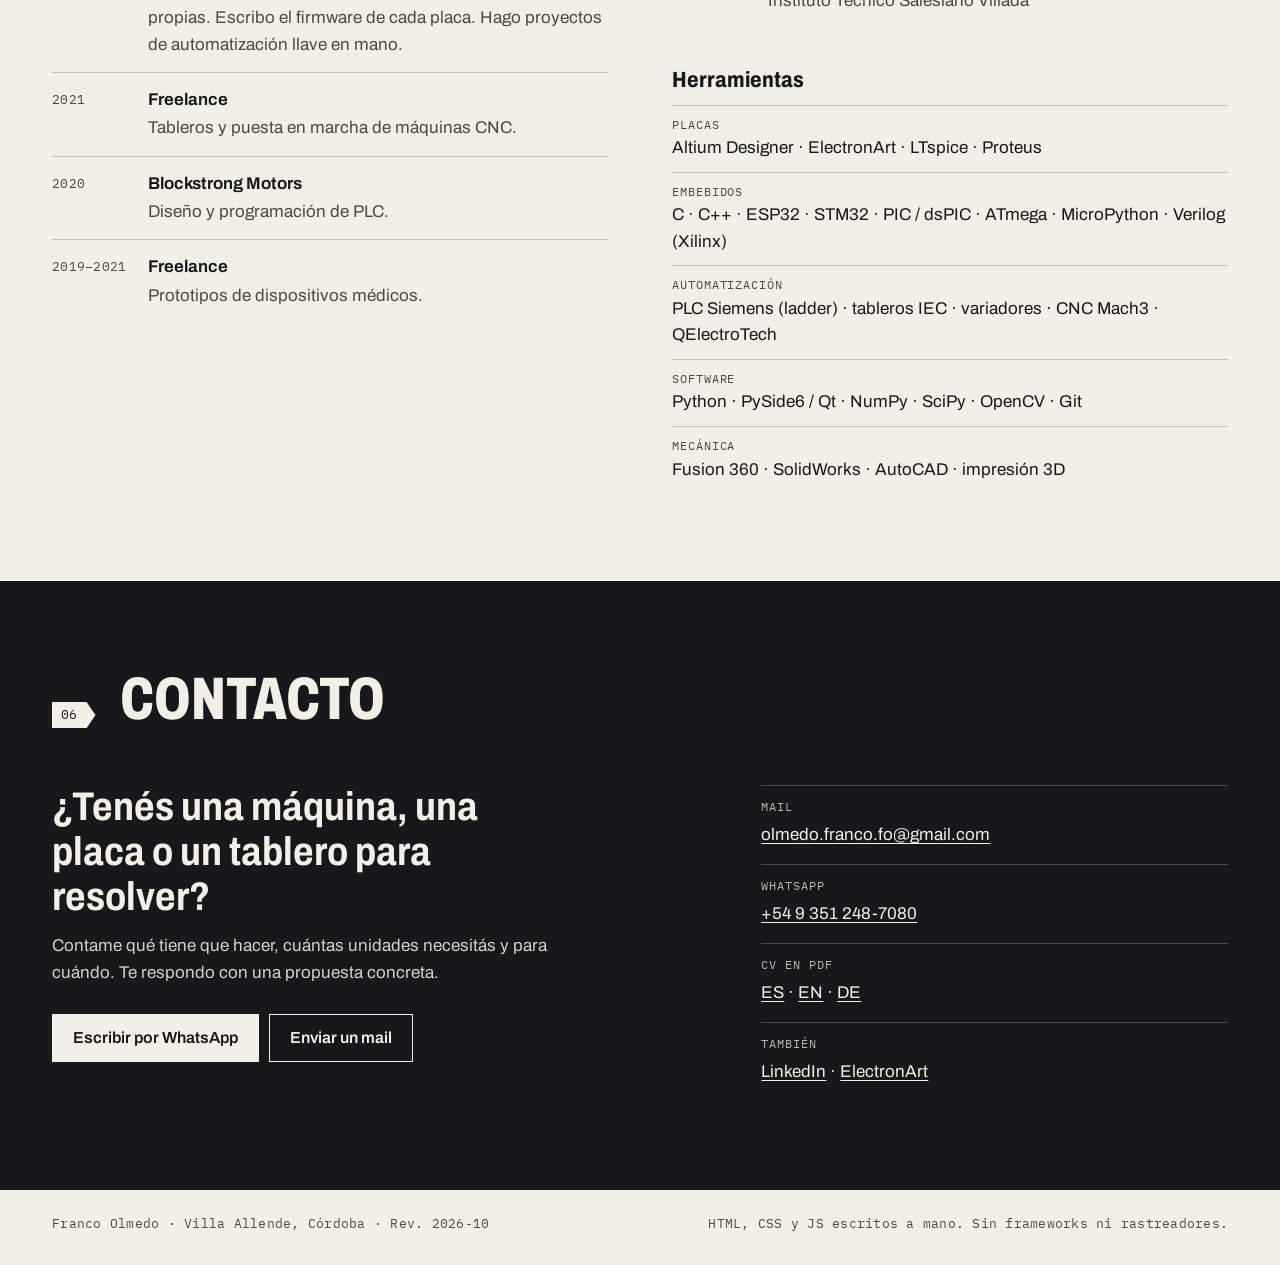
==== commit c7a07abd: "Correcciones de la revisión: Ladder sin estados trabados, accesibilidad y frases con evidencia - Lad" ====
--- a/index.html
+++ b/index.html
@@ -254,7 +254,7 @@
 .log{margin-top:12px;font-size:12.5px}
 .log li{padding:6px 0;border-top:1px solid var(--rule);color:var(--ink2);transition:opacity .2s}
 .log b{font-weight:400;color:var(--cu)}
-.anim .log li{opacity:.4}
+.anim .log li{opacity:.75}
 .anim .log li.cur{opacity:1;color:var(--ink)}
 @media(prefers-reduced-motion:reduce){*,*::before,*::after{transition:none!important;scroll-behavior:auto!important}}
 @media(max-width:959px){.duo .live{order:-1}}
@@ -273,9 +273,9 @@
 <article class="case" id="respiracion" aria-labelledby="h-respiracion"><div class="case-txt"><p class="case-n">04 / 05</p><h3 id="h-respiracion">«Respiración» — instalación cinética</h3><p class="status st_proto"><span class="led" aria-hidden="true"></span>Prototipo armado</p><dl class="meta"><div><dt>Cliente</dt><dd>Proyecto independiente</dd></div><div><dt>Técnica</dt><dd>MicroPython · PCA9685 · neumática · impresión 3D</dd></div></dl><p class="case-lead">Una pieza de arte que simula la respiración con aire y servos.</p><ul class="pts"><li>Modelé e imprimí en 3D el manifold, la caja de bypass, las aletas y los soportes de sensores.</li><li>Un PCA9685 controla los servos. El firmware en MicroPython detecta presencia y ejecuta las rutinas de movimiento.</li><li>Antes de armar, probé el sistema en un simulador propio. Después preparé la cotización de producción.</li></ul></div><div class="case-figs"><figure class="fig"><a href="assets/img/obra-control-1280.webp" aria-label="Abrir imagen en tamaño completo: Gabinete de control: fuente, protecciones y electrónica."><img src="assets/img/obra-control-640.webp" srcset="assets/img/obra-control-640.webp 640w, assets/img/obra-control-1280.webp 1280w" sizes="(min-width: 1000px) 320px, 50vw" width="640" height="853" alt="Gabinete de control: fuente, protecciones y electrónica." loading="lazy" decoding="async"></a><figcaption><span class="ref">Fig. 13</span> Gabinete de control: fuente, protecciones y electrónica.</figcaption></figure><figure class="fig"><a href="assets/img/obra-ensamble-1280.webp" aria-label="Abrir imagen en tamaño completo: Caja de bypass impresa con la electrónica montada."><img src="assets/img/obra-ensamble-640.webp" srcset="assets/img/obra-ensamble-640.webp 640w, assets/img/obra-ensamble-1280.webp 1280w" sizes="(min-width: 1000px) 320px, 50vw" width="640" height="853" alt="Caja de bypass impresa con la electrónica montada." loading="lazy" decoding="async"></a><figcaption><span class="ref">Fig. 14</span> Caja de bypass impresa con la electrónica montada.</figcaption></figure><figure class="fig"><a href="assets/img/obra-cad-1280.webp" aria-label="Abrir imagen en tamaño completo: Modelo CAD de una pieza del manifold."><img src="assets/img/obra-cad-640.webp" srcset="assets/img/obra-cad-640.webp 640w, assets/img/obra-cad-1280.webp 1280w" sizes="(min-width: 1000px) 320px, 50vw" width="640" height="1138" alt="Modelo CAD de una pieza del manifold." loading="lazy" decoding="async"></a><figcaption><span class="ref">Fig. 15</span> Modelo CAD de una pieza del manifold.</figcaption></figure><figure class="fig"><a href="assets/img/obra-completo-1280.webp" aria-label="Abrir imagen en tamaño completo: Sistema armado con los conductos de aire."><img src="assets/img/obra-completo-640.webp" srcset="assets/img/obra-completo-640.webp 640w, assets/img/obra-completo-1280.webp 1280w" sizes="(min-width: 1000px) 320px, 50vw" width="640" height="853" alt="Sistema armado con los conductos de aire." loading="lazy" decoding="async"></a><figcaption><span class="ref">Fig. 16</span> Sistema armado con los conductos de aire.</figcaption></figure></div></article>
 <article class="case" id="robot" aria-labelledby="h-robot"><div class="case-txt"><p class="case-n">05 / 05</p><h3 id="h-robot">Robot aspirador</h3><p class="status st_done"><span class="led" aria-hidden="true"></span>Terminado</p><dl class="meta"><div><dt>Cliente</dt><dd>Proyecto escolar · ITS Villada</dd></div><div><dt>Técnica</dt><dd>SolidWorks · L298N · impresión 3D</dd></div></dl><p class="case-lead">Mi primer equipo completo: mecánica, placa y firmware.</p><ul class="pts"><li>Diseñé el chasis, el paragolpes con microinterruptores y las hélices en SolidWorks. Imprimí todo en 3D.</li><li>Diseñé la placa de potencia con un L298N para los 2 motores de CC.</li><li>El firmware lee los choques, controla los motores y la aspiración.</li></ul></div><div class="case-figs"><figure class="fig"><a href="assets/img/robot-armado-1280.webp" aria-label="Abrir imagen en tamaño completo: Robot armado, vista superior."><img src="assets/img/robot-armado-640.webp" srcset="assets/img/robot-armado-640.webp 640w, assets/img/robot-armado-1280.webp 1280w" sizes="(min-width: 1000px) 320px, 50vw" width="640" height="853" alt="Robot armado, vista superior." loading="lazy" decoding="async"></a><figcaption><span class="ref">Fig. 17</span> Robot armado, vista superior.</figcaption></figure><figure class="fig"><a href="assets/img/robot-despiece-1280.webp" aria-label="Abrir imagen en tamaño completo: Despiece: chasis, placa, motores y batería."><img src="assets/img/robot-despiece-640.webp" srcset="assets/img/robot-despiece-640.webp 640w, assets/img/robot-despiece-1280.webp 1280w" sizes="(min-width: 1000px) 320px, 50vw" width="640" height="853" alt="Despiece: chasis, placa, motores y batería." loading="lazy" decoding="async"></a><figcaption><span class="ref">Fig. 18</span> Despiece: chasis, placa, motores y batería.</figcaption></figure></div></article>
 </section>
-<section id="tableros" class="sec wrap" aria-labelledby="h-tab"><div class="sec-h"><p class="net" aria-hidden="true">02</p><h2 id="h-tab">Tableros</h2><p class="sec-sub">Diseño tableros IEC y programo PLC en Ladder desde 2020.</p></div><div class="duo"><div class="duo-txt"><h3>Arranque directo con enclavamiento</h3><p class="duo-p">Es el circuito base de un tablero. MARCHA energiza el contactor KM1. Un contacto auxiliar de KM1 mantiene la bobina. PARADA la corta. ElectronArt simula programas como este antes de armar el tablero.</p><p class="duo-ev"><a href="#otros">En 2020 programé en Ladder una bruñidora con un PLC Siemens S7-200 (ver «Otros»).</a></p><table class="io"><tbody><tr><th scope="row" class="y">I0.0</th><td>S1 · MARCHA</td><td class="v"><span data-io="I0.0">0</span></td></tr><tr><th scope="row" class="y">I0.1</th><td>S0 · PARADA</td><td class="v"><span data-io="I0.1">0</span></td></tr><tr><th scope="row" class="y">Q0.0</th><td>KM1 · contactor</td><td class="v"><span data-io="Q0.0">0</span></td></tr><tr><th scope="row" class="y">Q0.1</th><td>H1 · piloto</td><td class="v"><span data-io="Q0.1">0</span></td></tr></tbody></table></div><figure class="live lad-fig" id="ladder" data-m="[&quot;Reposo: KM1 sin tensión.&quot;, &quot;MARCHA cerrado: la bobina de KM1 se energiza.&quot;, &quot;Enclavamiento: el contacto de KM1 mantiene la bobina.&quot;, &quot;PARADA abierto: KM1 cae y el enclavamiento se abre.&quot;]"><svg class="lad" viewBox="0 0 400 252" role="img" aria-label="Diagrama Ladder de un arranque con enclavamiento: contactos S0, S1 y KM1, bobinas KM1 y H1."><path class="rail" d="M12 22V234"/><path class="rail r" d="M388 22V234"/><path class="w" data-p="a" d="M12 64H52"/><path class="w" data-p="b" d="M76 64H140M110 64V128H140"/><path class="w" data-p="c" d="M164 64H214"/><path class="w" data-p="d" d="M164 128H214V64"/><path class="w" data-p="e" d="M214 64H300M324 64H388"/><path class="w" data-p="a" d="M12 204H140"/><path class="w" data-p="f" d="M164 204H300M324 204H388"/><g class="ct nc" data-c="S0"><rect class="bar" x="55" y="62" width="18" height="4"/><path d="M52 52v24M76 52v24"/><path d="M49 76L79 52"/></g><text x="64" y="45">S0</text><text class="ad" x="64" y="91">I0.1</text><g class="ct" data-c="S1"><rect class="bar" x="143" y="62" width="18" height="4"/><path d="M140 52v24M164 52v24"/></g><text x="152" y="45">S1</text><text class="ad" x="152" y="91">I0.0</text><g class="ct" data-c="KM"><rect class="bar" x="143" y="126" width="18" height="4"/><path d="M140 116v24M164 116v24"/></g><text x="152" y="109">KM1</text><text class="ad" x="152" y="155">Q0.0</text><g class="coil" data-k="KM"><circle cx="312" cy="64" r="10"/><path d="M307 53a14 14 0 0 0 0 22M317 53a14 14 0 0 1 0 22"/></g><text x="312" y="45">KM1</text><text class="ad" x="312" y="91">Q0.0</text><g class="ct" data-c="KM"><rect class="bar" x="143" y="202" width="18" height="4"/><path d="M140 192v24M164 192v24"/></g><text x="152" y="185">KM1</text><text class="ad" x="152" y="231">Q0.0</text><g class="coil" data-k="H1"><circle cx="312" cy="204" r="10"/><path d="M307 193a14 14 0 0 0 0 22M317 193a14 14 0 0 1 0 22"/></g><text x="312" y="185">H1</text><text class="ad" x="312" y="231">Q0.1</text></svg><div class="lad-ctl"><button type="button" class="pb on" data-b="S1">MARCHA</button><button type="button" class="pb off" data-b="S0">PARADA</button></div><p class="lad-msg">Reposo: KM1 sin tensión.</p><figcaption><span class="ref">Fig. 19</span> Mantené apretado MARCHA, soltalo y después apretá PARADA.</figcaption></figure></div></section>
-<section id="ia" class="sec wrap" aria-labelledby="h-ia"><div class="sec-h"><p class="net" aria-hidden="true">03</p><h2 id="h-ia">IA</h2><p class="sec-sub">Uso IA donde la puedo medir.</p></div><div class="duo"><div class="duo-txt"><h3>Triana, la IA local de ElectronArt</h3><p class="duo-p">Corre Qwen 4B en la PC, sin internet. La medí con un banco de pruebas propio. Estos son los resultados, sin redondear.</p><ul class="bars"><li><span class="bl">Circuitos completos bien armados</span><span class="bn"><b>10</b>/40</span><span class="bt" aria-hidden="true"><span style="width:25.0%"></span></span></li><li><span class="bl">Módulos bien conectados a un micro</span><span class="bn"><b>9</b>/12</span><span class="bt" aria-hidden="true"><span style="width:75.0%"></span></span></li></ul><h3 class="h-ag">Mi sistema de agentes</h3><p class="duo-p">Un orquestador reparte el trabajo. Revisores controlan cada cambio. Un modelo local resuelve tareas sin salir de la máquina. La memoria queda en git. Lo uso desde la nube y desde el celular.</p></div><figure class="live ag-fig" id="agentes" data-seq="[[[&quot;tel&quot;, 1, 0]], [[&quot;git&quot;, 1, 1]], [[&quot;loc&quot;, 1, 2]], [[&quot;loc&quot;, -1, 3]], [[&quot;r1&quot;, 1, 4], [&quot;r2&quot;, 1, 4]], [[&quot;r1&quot;, -1, 5], [&quot;r2&quot;, -1, 5]], [[&quot;git&quot;, -1, 6]], [[&quot;tel&quot;, -1, 7]]]"><svg class="ag" viewBox="0 0 360 300" role="img" aria-label="Esquema del sistema de agentes: celular, orquestador en la nube, memoria en git, dos revisores y un modelo local."><path class="e" id="e-tel" d="M111.6 64.0L158.4 116.0"/><path class="e" id="e-git" d="M248.4 64.0L201.6 116.0"/><path class="e" id="e-r1" d="M154.3 164.0L85.7 228.0"/><path class="e" id="e-r2" d="M180.0 164.0L180.0 228.0"/><path class="e" id="e-loc" d="M205.7 164.0L274.3 228.0"/><g class="nd" data-n="tel"><rect x="36" y="19" width="108" height="42"/><text x="90" y="44">Celular</text></g><g class="nd" data-n="git"><rect x="216" y="19" width="108" height="42"/><text x="270" y="38">git</text><text class="sub" x="270" y="53">memoria</text></g><g class="nd" data-n="orq"><rect x="126" y="119" width="108" height="42"/><text x="180" y="138">Orquestador</text><text class="sub" x="180" y="153">nube</text></g><g class="nd" data-n="r1"><rect x="6" y="231" width="108" height="42"/><text x="60" y="256">Revisor 1</text></g><g class="nd" data-n="r2"><rect x="126" y="231" width="108" height="42"/><text x="180" y="256">Revisor 2</text></g><g class="nd" data-n="loc"><rect x="246" y="231" width="108" height="42"/><text x="300" y="250">Modelo local</text><text class="sub" x="300" y="265">sin internet</text></g><g class="msgs"></g></svg><ol class="log"><li><span class="y">01</span> Celular → Orquestador · <b>pedido</b></li><li><span class="y">02</span> git → Orquestador · <b>contexto</b></li><li><span class="y">03</span> Orquestador → Modelo local · <b>subtarea</b></li><li><span class="y">04</span> Modelo local → Orquestador · <b>resultado</b></li><li><span class="y">05</span> Orquestador → Revisor 1, Revisor 2 · <b>diff</b></li><li><span class="y">06</span> Revisor 1, Revisor 2 → Orquestador · <b>observaciones</b></li><li><span class="y">07</span> Orquestador → git · <b>commit</b></li><li><span class="y">08</span> Orquestador → Celular · <b>PR listo</b></li></ol></figure></div></section>
-<section id="otros" class="sec wrap" aria-labelledby="h-otros"><div class="sec-h"><p class="net" aria-hidden="true">04</p><h2 id="h-otros">Otros trabajos</h2><p class="sec-sub">Estos trabajos no tienen fotos publicadas. Si te sirve un caso, te mando los detalles por mail.</p></div><table class="bom" role="table"><thead role="rowgroup"><tr role="row"><th scope="col" role="columnheader">Año</th><th scope="col" role="columnheader">Trabajo</th><th scope="col" role="columnheader">Para</th><th scope="col" role="columnheader">Evidencia</th></tr></thead><tbody role="rowgroup"><tr role="row"><td role="cell" class="y">2026–hoy</td><td role="cell">Automatización de procesos en compostaje, biochar, biodigestores y lombrifiltro.</td><td role="cell">POL S.R.L.</td><td role="cell" class="ev">En curso</td></tr><tr role="row"><td role="cell" class="y">2026</td><td role="cell">Diseño 3D de la carcasa de un caudalímetro.</td><td role="cell">POL S.R.L.</td><td role="cell" class="ev">Sin fotos publicadas</td></tr><tr role="row"><td role="cell" class="y">—</td><td role="cell">PCB V5XCPU3C, diseñada en Altium.</td><td role="cell">—</td><td role="cell" class="ev">Sin fotos publicadas</td></tr><tr role="row"><td role="cell" class="y">2022–hoy</td><td role="cell">Placas para máquinas CNC y bancos de ensayo: central de control, control RF, adaptadores MSP430 y SATA-GETAC. Diseño en Altium, firmware PIC/ATmega/Xilinx.</td><td role="cell">Contraut SAS</td><td role="cell" class="ev">Fotos en preparación</td></tr><tr role="row"><td role="cell" class="y">2022–hoy</td><td role="cell">Bancos de ensayo y sistemas de adquisición de datos.</td><td role="cell">FAESA · Astillero Río Santiago</td><td role="cell" class="ev">Sin fotos publicadas</td></tr><tr role="row"><td role="cell" class="y">2021</td><td role="cell">Puesta en marcha de 3 máquinas CNC: tablero eléctrico, comunicación con la PC y ajuste del variador del husillo.</td><td role="cell">Freelance</td><td role="cell" class="ev">Sin fotos publicadas</td></tr><tr role="row"><td role="cell" class="y">2020</td><td role="cell">Bruñidora para motores de camión de 4 a 6 cilindros con PLC Siemens S7-200. Programa ladder, tablero, sensores inductivos y manuales.</td><td role="cell">Blockstrong Motors</td><td role="cell" class="ev">Manuales entregados al cliente</td></tr><tr role="row"><td role="cell" class="y">2020</td><td role="cell">REESpirator, respirador de emergencia. Participé en la electrónica de control y la documentación.</td><td role="cell">CovidLab · UNRC</td><td role="cell" class="ev">Sin fotos publicadas</td></tr><tr role="row"><td role="cell" class="y">2019–2021</td><td role="cell">Auriculares con LEDs para pacientes con Parkinson. Trabajo con un equipo de kinesiólogos.</td><td role="cell">Freelance</td><td role="cell" class="ev">Sin fotos publicadas</td></tr></tbody></table></section>
+<section id="tableros" class="sec wrap" aria-labelledby="h-tab"><div class="sec-h"><p class="net" aria-hidden="true">02</p><h2 id="h-tab">Tableros</h2><p class="sec-sub">Diseño tableros IEC y programo PLC en Ladder desde 2020.</p></div><div class="duo"><div class="duo-txt"><h3>Arranque directo con enclavamiento</h3><p class="duo-p">Es el circuito base de un tablero. MARCHA energiza el contactor KM1. Un contacto auxiliar de KM1 mantiene la bobina. PARADA la corta. PARADA va cableada normal cerrada: I0.1 vale 1 en reposo, y un cable cortado también detiene el motor. ElectronArt simula programas como este antes de armar el tablero.</p><p class="duo-ev"><a href="#otros">En 2020 programé en Ladder una bruñidora con un PLC Siemens S7-200 (ver «Otros»).</a></p><table class="io"><tbody><tr><th scope="row" class="y">I0.0</th><td>S1 · MARCHA</td><td class="v"><span data-io="I0.0">0</span></td></tr><tr><th scope="row" class="y">I0.1</th><td>S0 · PARADA</td><td class="v"><span data-io="I0.1">0</span></td></tr><tr><th scope="row" class="y">Q0.0</th><td>KM1 · contactor</td><td class="v"><span data-io="Q0.0">0</span></td></tr><tr><th scope="row" class="y">Q0.1</th><td>H1 · piloto</td><td class="v"><span data-io="Q0.1">0</span></td></tr></tbody></table></div><figure class="live lad-fig" id="ladder" data-m="[&quot;Reposo: KM1 sin tensión.&quot;, &quot;MARCHA cerrado: la bobina de KM1 se energiza.&quot;, &quot;Enclavamiento: el contacto de KM1 mantiene la bobina.&quot;, &quot;PARADA abierto: KM1 cae y el enclavamiento se abre.&quot;]"><svg class="lad" viewBox="0 0 400 252" role="img" aria-label="Diagrama Ladder de un arranque con enclavamiento: contactos S0, S1 y KM1, bobinas KM1 y H1."><path class="rail" d="M12 22V234"/><path class="rail r" d="M388 22V234"/><path class="w" data-p="a" d="M12 64H52"/><path class="w" data-p="b" d="M76 64H140M110 64V128H140"/><path class="w" data-p="c" d="M164 64H214"/><path class="w" data-p="d" d="M164 128H214V64"/><path class="w" data-p="e" d="M214 64H300M324 64H388"/><path class="w" data-p="a" d="M12 204H140"/><path class="w" data-p="f" d="M164 204H300M324 204H388"/><g class="ct" data-c="S0"><rect class="bar" x="55" y="62" width="18" height="4"/><path d="M52 52v24M76 52v24"/></g><text x="64" y="45">S0</text><text class="ad" x="64" y="91">I0.1</text><g class="ct" data-c="S1"><rect class="bar" x="143" y="62" width="18" height="4"/><path d="M140 52v24M164 52v24"/></g><text x="152" y="45">S1</text><text class="ad" x="152" y="91">I0.0</text><g class="ct" data-c="KM"><rect class="bar" x="143" y="126" width="18" height="4"/><path d="M140 116v24M164 116v24"/></g><text x="152" y="109">KM1</text><text class="ad" x="152" y="155">Q0.0</text><g class="coil" data-k="KM"><circle cx="312" cy="64" r="10"/><path d="M307 53a14 14 0 0 0 0 22M317 53a14 14 0 0 1 0 22"/></g><text x="312" y="45">KM1</text><text class="ad" x="312" y="91">Q0.0</text><g class="ct" data-c="KM"><rect class="bar" x="143" y="202" width="18" height="4"/><path d="M140 192v24M164 192v24"/></g><text x="152" y="185">KM1</text><text class="ad" x="152" y="231">Q0.0</text><g class="coil" data-k="H1"><circle cx="312" cy="204" r="10"/><path d="M307 193a14 14 0 0 0 0 22M317 193a14 14 0 0 1 0 22"/></g><text x="312" y="185">H1</text><text class="ad" x="312" y="231">Q0.1</text></svg><div class="lad-ctl"><button type="button" class="pb on" data-b="S1">MARCHA</button><button type="button" class="pb off" data-b="S0">PARADA</button></div><p class="lad-msg">Reposo: KM1 sin tensión.</p><figcaption><span class="ref">Fig. 19</span> Mantené apretado MARCHA, soltalo y después apretá PARADA.</figcaption></figure></div></section>
+<section id="ia" class="sec wrap" aria-labelledby="h-ia"><div class="sec-h"><p class="net" aria-hidden="true">03</p><h2 id="h-ia">IA</h2><p class="sec-sub">IA local medida con un banco propio, y el sistema de agentes con el que trabajo.</p></div><div class="duo"><div class="duo-txt"><h3>Triana, la IA local de ElectronArt</h3><p class="duo-p">Corre Qwen 4B en la PC, sin internet. La medí con un banco de pruebas propio. Estos son los resultados, sin redondear.</p><ul class="bars"><li><span class="bl">Circuitos completos bien armados</span><span class="bn"><b>10</b>/40</span><span class="bt" aria-hidden="true"><span style="width:25.0%"></span></span></li><li><span class="bl">Módulos bien conectados a un micro</span><span class="bn"><b>9</b>/12</span><span class="bt" aria-hidden="true"><span style="width:75.0%"></span></span></li></ul><h3 class="h-ag">Mi sistema de agentes</h3><p class="duo-p">Un orquestador reparte el trabajo. Revisores controlan los cambios. Un modelo local resuelve tareas sin salir de la máquina. La memoria queda en git. Lo uso desde la nube y desde el celular.</p></div><figure class="live ag-fig" id="agentes" data-seq="[[[&quot;tel&quot;, 1, 0]], [[&quot;git&quot;, 1, 1]], [[&quot;loc&quot;, 1, 2]], [[&quot;loc&quot;, -1, 3]], [[&quot;r1&quot;, 1, 4], [&quot;r2&quot;, 1, 4]], [[&quot;r1&quot;, -1, 5], [&quot;r2&quot;, -1, 5]], [[&quot;git&quot;, -1, 6]], [[&quot;tel&quot;, -1, 7]]]"><svg class="ag" viewBox="0 0 360 300" role="img" aria-label="Esquema del sistema de agentes: celular, orquestador en la nube, memoria en git, dos revisores y un modelo local."><path class="e" id="e-tel" d="M111.6 64.0L158.4 116.0"/><path class="e" id="e-git" d="M248.4 64.0L201.6 116.0"/><path class="e" id="e-r1" d="M154.3 164.0L85.7 228.0"/><path class="e" id="e-r2" d="M180.0 164.0L180.0 228.0"/><path class="e" id="e-loc" d="M205.7 164.0L274.3 228.0"/><g class="nd" data-n="tel"><rect x="36" y="19" width="108" height="42"/><text x="90" y="44">Celular</text></g><g class="nd" data-n="git"><rect x="216" y="19" width="108" height="42"/><text x="270" y="38">git</text><text class="sub" x="270" y="53">memoria</text></g><g class="nd" data-n="orq"><rect x="126" y="119" width="108" height="42"/><text x="180" y="138">Orquestador</text><text class="sub" x="180" y="153">nube</text></g><g class="nd" data-n="r1"><rect x="6" y="231" width="108" height="42"/><text x="60" y="256">Revisor 1</text></g><g class="nd" data-n="r2"><rect x="126" y="231" width="108" height="42"/><text x="180" y="256">Revisor 2</text></g><g class="nd" data-n="loc"><rect x="246" y="231" width="108" height="42"/><text x="300" y="250">Modelo local</text><text class="sub" x="300" y="265">sin internet</text></g><g class="msgs"></g></svg><ol class="log"><li><span class="y">01</span> Celular → Orquestador · <b>pedido</b></li><li><span class="y">02</span> git → Orquestador · <b>contexto</b></li><li><span class="y">03</span> Orquestador → Modelo local · <b>subtarea</b></li><li><span class="y">04</span> Modelo local → Orquestador · <b>resultado</b></li><li><span class="y">05</span> Orquestador → Revisor 1, Revisor 2 · <b>diff</b></li><li><span class="y">06</span> Revisor 1, Revisor 2 → Orquestador · <b>observaciones</b></li><li><span class="y">07</span> Orquestador → git · <b>commit</b></li><li><span class="y">08</span> Orquestador → Celular · <b>PR listo</b></li></ol></figure></div></section>
+<section id="otros" class="sec wrap" aria-labelledby="h-otros"><div class="sec-h"><p class="net" aria-hidden="true">04</p><h2 id="h-otros">Otros trabajos</h2><p class="sec-sub">Estos trabajos no tienen fotos publicadas. Si te sirve un caso, te mando los detalles por mail.</p></div><table class="bom" role="table"><thead role="rowgroup"><tr role="row"><th scope="col" role="columnheader">Año</th><th scope="col" role="columnheader">Trabajo</th><th scope="col" role="columnheader">Para</th><th scope="col" role="columnheader">Evidencia</th></tr></thead><tbody role="rowgroup"><tr role="row"><td role="cell" class="y">2026–hoy</td><td role="cell">Automatización de procesos en compostaje, biochar, biodigestores y lombrifiltro.</td><td role="cell">POL S.R.L.</td><td role="cell" class="ev">En curso</td></tr><tr role="row"><td role="cell" class="y">—</td><td role="cell">Diseño 3D de la carcasa de un caudalímetro.</td><td role="cell">POL S.R.L.</td><td role="cell" class="ev">Sin fotos publicadas</td></tr><tr role="row"><td role="cell" class="y">—</td><td role="cell">PCB V5XCPU3C, diseñada en Altium.</td><td role="cell">—</td><td role="cell" class="ev">Sin fotos publicadas</td></tr><tr role="row"><td role="cell" class="y">2022–hoy</td><td role="cell">Placas para máquinas CNC y bancos de ensayo: central de control, control RF, adaptadores MSP430 y SATA-GETAC. Diseño en Altium, firmware PIC/ATmega/Xilinx.</td><td role="cell">Contraut SAS</td><td role="cell" class="ev">Fotos en preparación</td></tr><tr role="row"><td role="cell" class="y">2022–hoy</td><td role="cell">Bancos de ensayo y sistemas de adquisición de datos.</td><td role="cell">FAESA · Astillero Río Santiago</td><td role="cell" class="ev">Sin fotos publicadas</td></tr><tr role="row"><td role="cell" class="y">2021</td><td role="cell">Puesta en marcha de 3 máquinas CNC: tablero eléctrico, comunicación con la PC y ajuste del variador del husillo.</td><td role="cell">Freelance</td><td role="cell" class="ev">Sin fotos publicadas</td></tr><tr role="row"><td role="cell" class="y">2020</td><td role="cell">Bruñidora para motores de camión de 4 a 6 cilindros con PLC Siemens S7-200. Programa ladder, tablero, sensores inductivos y manuales.</td><td role="cell">Blockstrong Motors</td><td role="cell" class="ev">Manuales entregados al cliente</td></tr><tr role="row"><td role="cell" class="y">2020</td><td role="cell">REESpirator, respirador de emergencia. Participé en la electrónica de control y la documentación.</td><td role="cell">CovidLab · UNRC</td><td role="cell" class="ev">Sin fotos publicadas</td></tr><tr role="row"><td role="cell" class="y">2019–2021</td><td role="cell">Auriculares con LEDs para pacientes con Parkinson. Trabajo con un equipo de kinesiólogos.</td><td role="cell">Freelance</td><td role="cell" class="ev">Sin fotos publicadas</td></tr></tbody></table></section>
 <section id="experiencia" class="sec wrap" aria-labelledby="h-exp"><div class="sec-h"><p class="net" aria-hidden="true">05</p><h2 id="h-exp">Experiencia</h2></div><div class="cols"><div><ol class="tl"><li><span class="y">2026–hoy</span><div><b>POL S.R.L.</b><p>Pasante de automatización. Residuos y economía circular: compostaje, pirólisis (MixOil) y biochar.</p></div></li><li><span class="y">2022–hoy</span><div><b>Contraut SAS</b><p>Ingeniero electrónico junior. Diseño y produzco placas propias. Escribo el firmware de cada placa. Hago proyectos de automatización llave en mano.</p></div></li><li><span class="y">2021</span><div><b>Freelance</b><p>Tableros y puesta en marcha de máquinas CNC.</p></div></li><li><span class="y">2020</span><div><b>Blockstrong Motors</b><p>Diseño y programación de PLC.</p></div></li><li><span class="y">2019–2021</span><div><b>Freelance</b><p>Prototipos de dispositivos médicos.</p></div></li></ol></div><div><h3 class="h-sm">Formación</h3><ol class="tl"><li><span class="y">en curso</span><div><b>Ingeniería Electrónica</b><p>FCEFyN — Universidad Nacional de Córdoba</p></div></li><li><span class="y">2014–2020</span><div><b>Técnico Electrónico</b><p>Instituto Técnico Salesiano Villada</p></div></li></ol><h3 class="h-sm">Herramientas</h3><dl class="tools"><div><dt>Placas</dt><dd>Altium Designer · ElectronArt · LTspice · Proteus</dd></div><div><dt>Embebidos</dt><dd>C · C++ · ESP32 · STM32 · PIC / dsPIC · ATmega · MicroPython · Verilog (Xilinx)</dd></div><div><dt>Automatización</dt><dd>PLC Siemens (ladder) · tableros IEC · variadores · CNC Mach3 · QElectroTech</dd></div><div><dt>Software</dt><dd>Python · PySide6 / Qt · NumPy · SciPy · OpenCV · Git</dd></div><div><dt>Mecánica</dt><dd>Fusion 360 · SolidWorks · AutoCAD · impresión 3D</dd></div></dl></div></div></section>
 <section id="contacto" class="sec contact" aria-labelledby="h-ct"><div class="wrap"><div class="sec-h"><p class="net" aria-hidden="true">06</p><h2 id="h-ct">Contacto</h2></div><div class="ct-grid"><div><p class="ct-lead">¿Tenés una máquina, una placa o un tablero para resolver?</p><p class="ct-sub">Contame qué tiene que hacer, cuántas unidades necesitás y para cuándo. Te respondo con una propuesta concreta.</p><div class="ctas"><a class="btn btn-1" href="https://wa.me/5493512487080?text=Hola%20Franco%2C%20te%20escribo%20desde%20tu%20portfolio." rel="noopener">Escribir por WhatsApp</a><a class="btn btn-2" href="mailto:olmedo.franco.fo@gmail.com">Enviar un mail</a></div></div><dl class="ct-list"><div><dt>Mail</dt><dd><a href="mailto:olmedo.franco.fo@gmail.com">olmedo.franco.fo@gmail.com</a></dd></div><div><dt>WhatsApp</dt><dd><a href="https://wa.me/5493512487080?text=Hola%20Franco%2C%20te%20escribo%20desde%20tu%20portfolio." rel="noopener">+54 9 351 248-7080</a></dd></div><div><dt>CV en PDF</dt><dd><a href="cv-es.pdf" hreflang="es">ES</a> · <a href="cv-en.pdf" hreflang="en">EN</a> · <a href="cv-de.pdf" hreflang="de">DE</a></dd></div><div><dt>También</dt><dd><a href="https://www.linkedin.com/in/franco-olmedo-967405194/" rel="noopener">LinkedIn</a> · <a href="https://electroniklosungen.com.ar" rel="noopener">ElectronArt</a></dd></div></dl></div></div></section>
 </main>
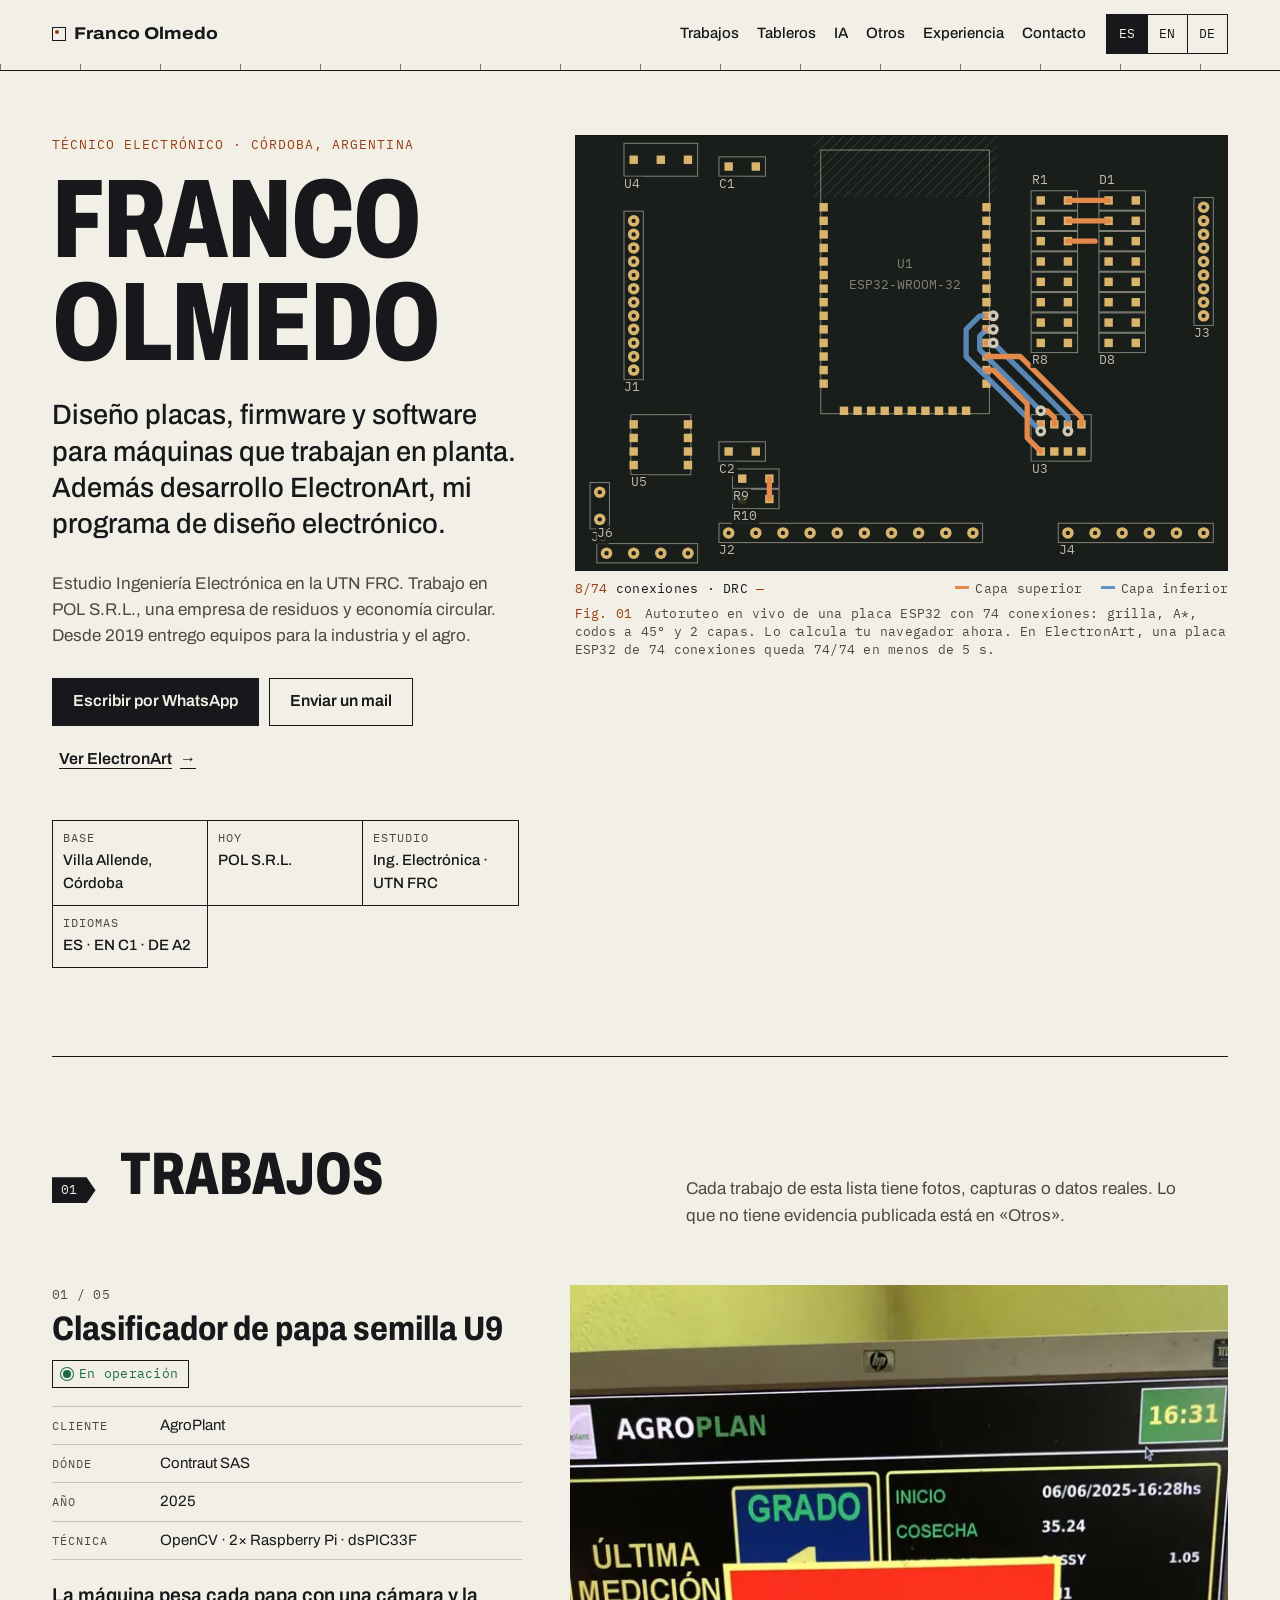
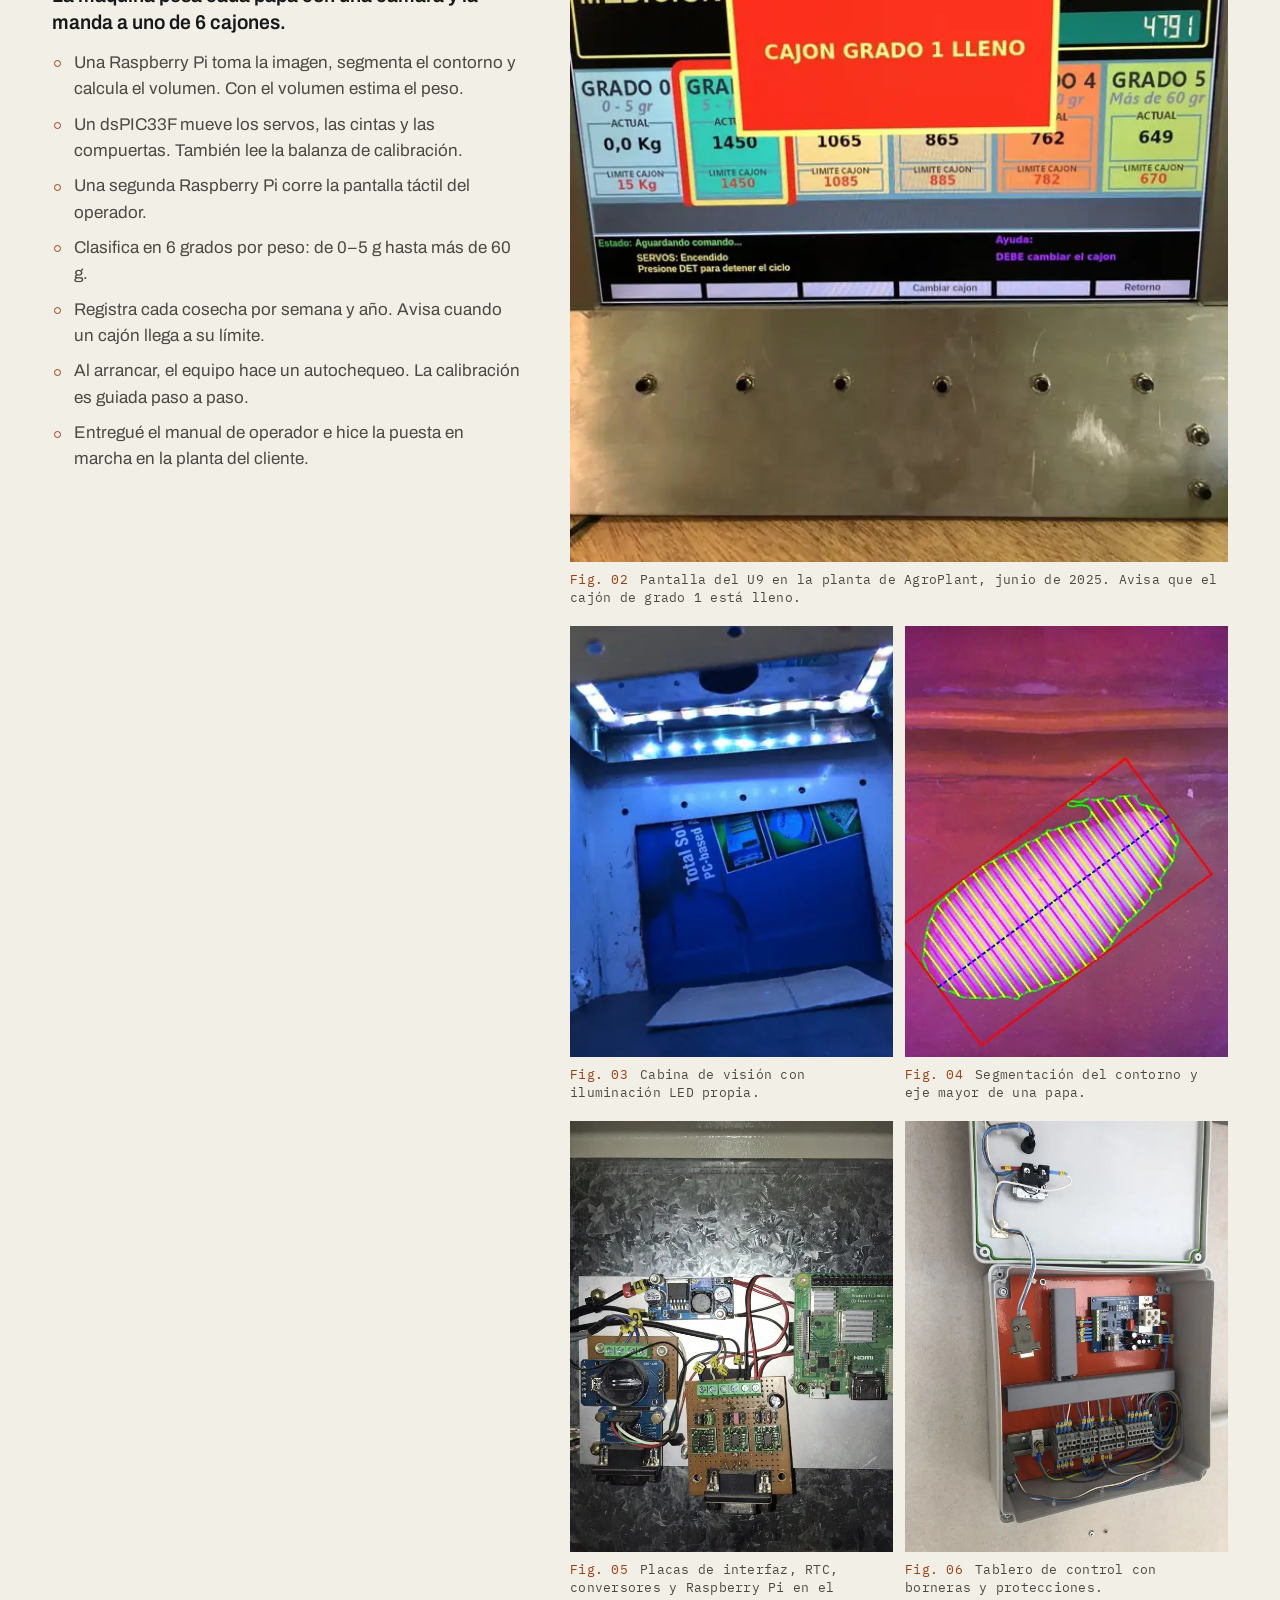
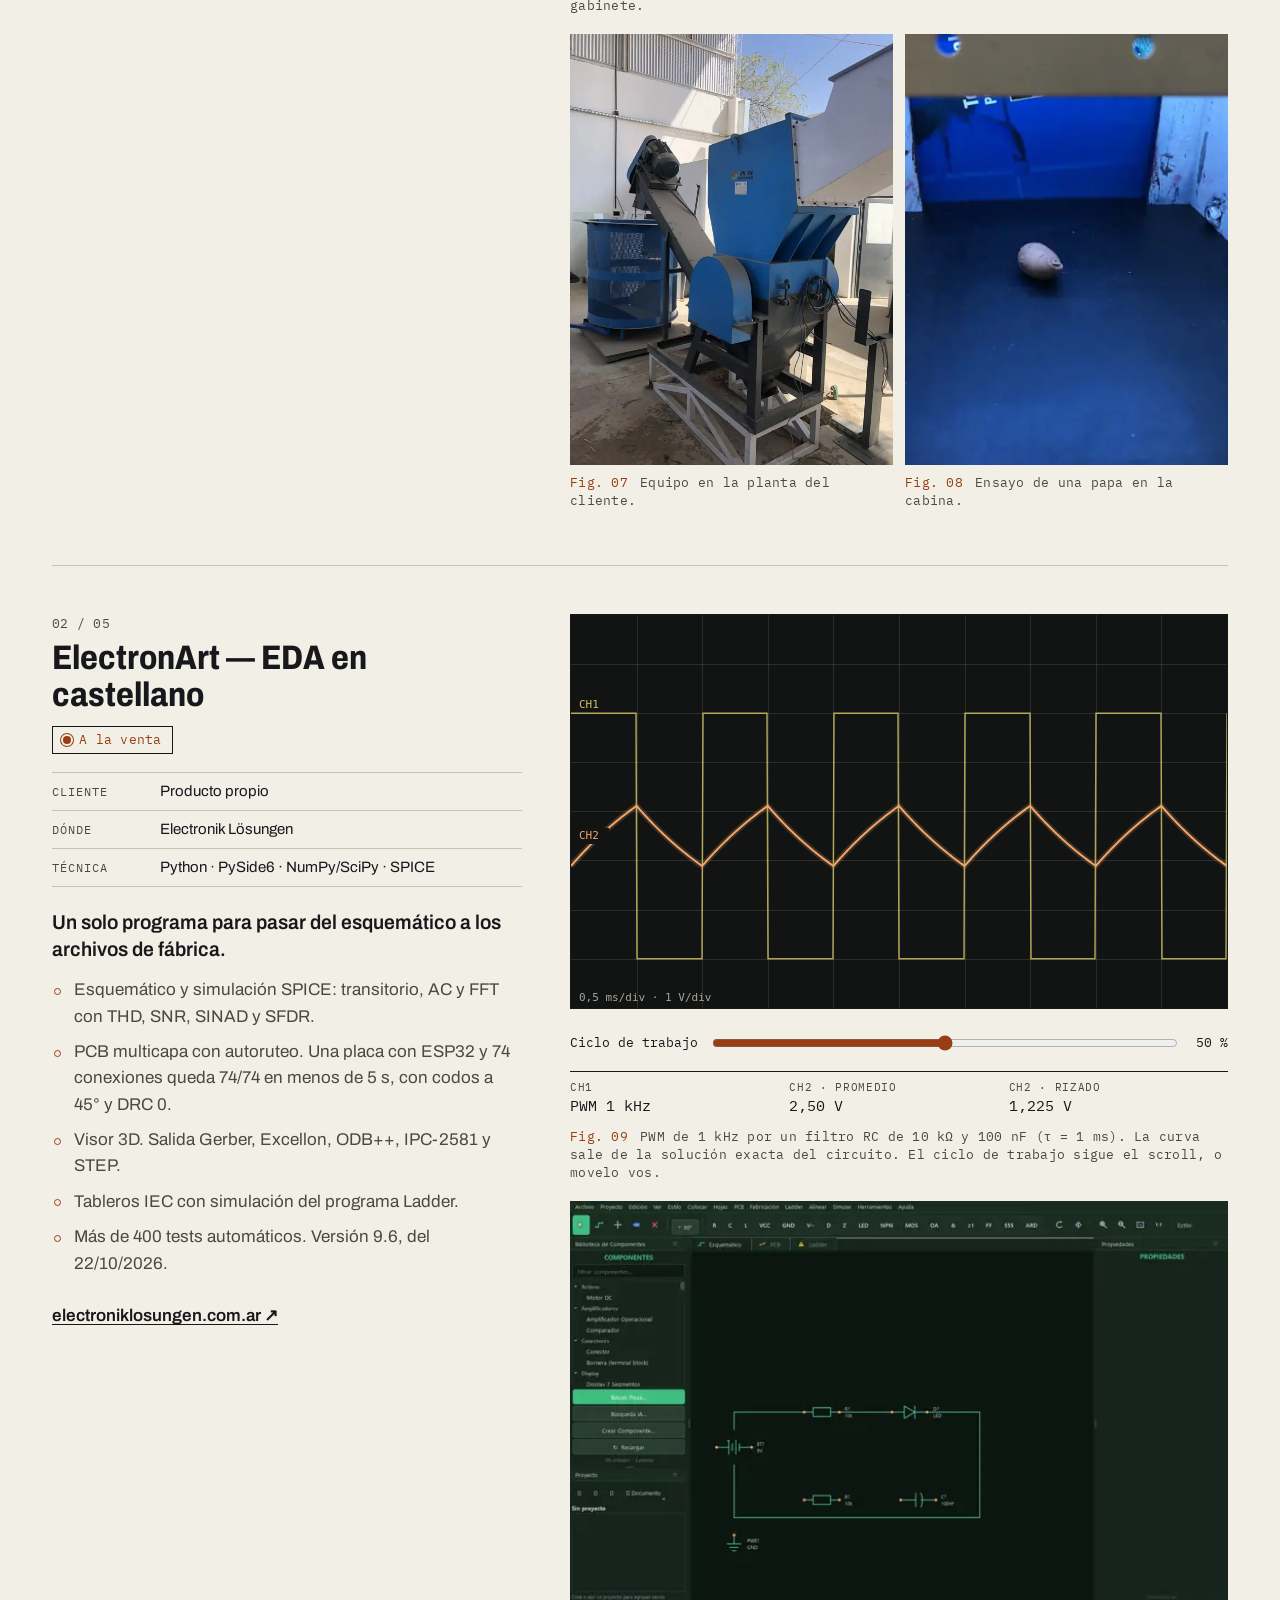
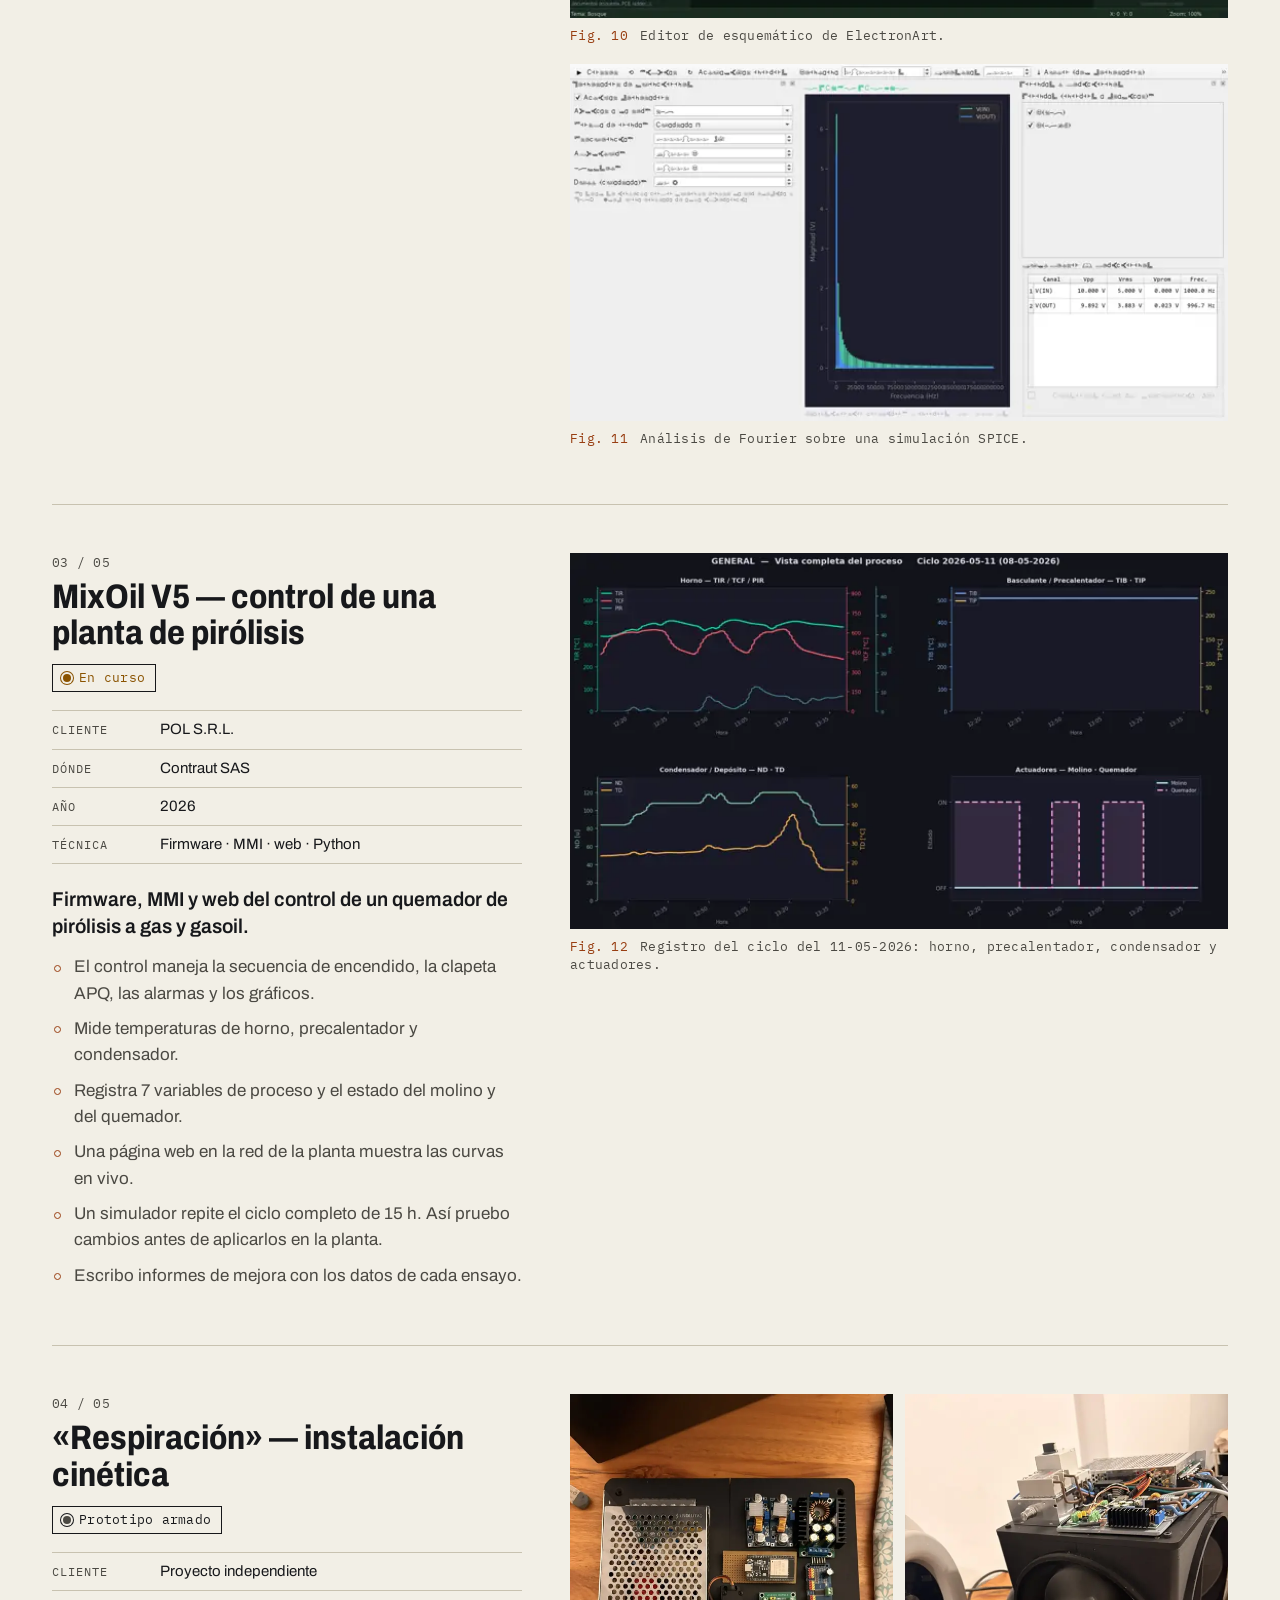
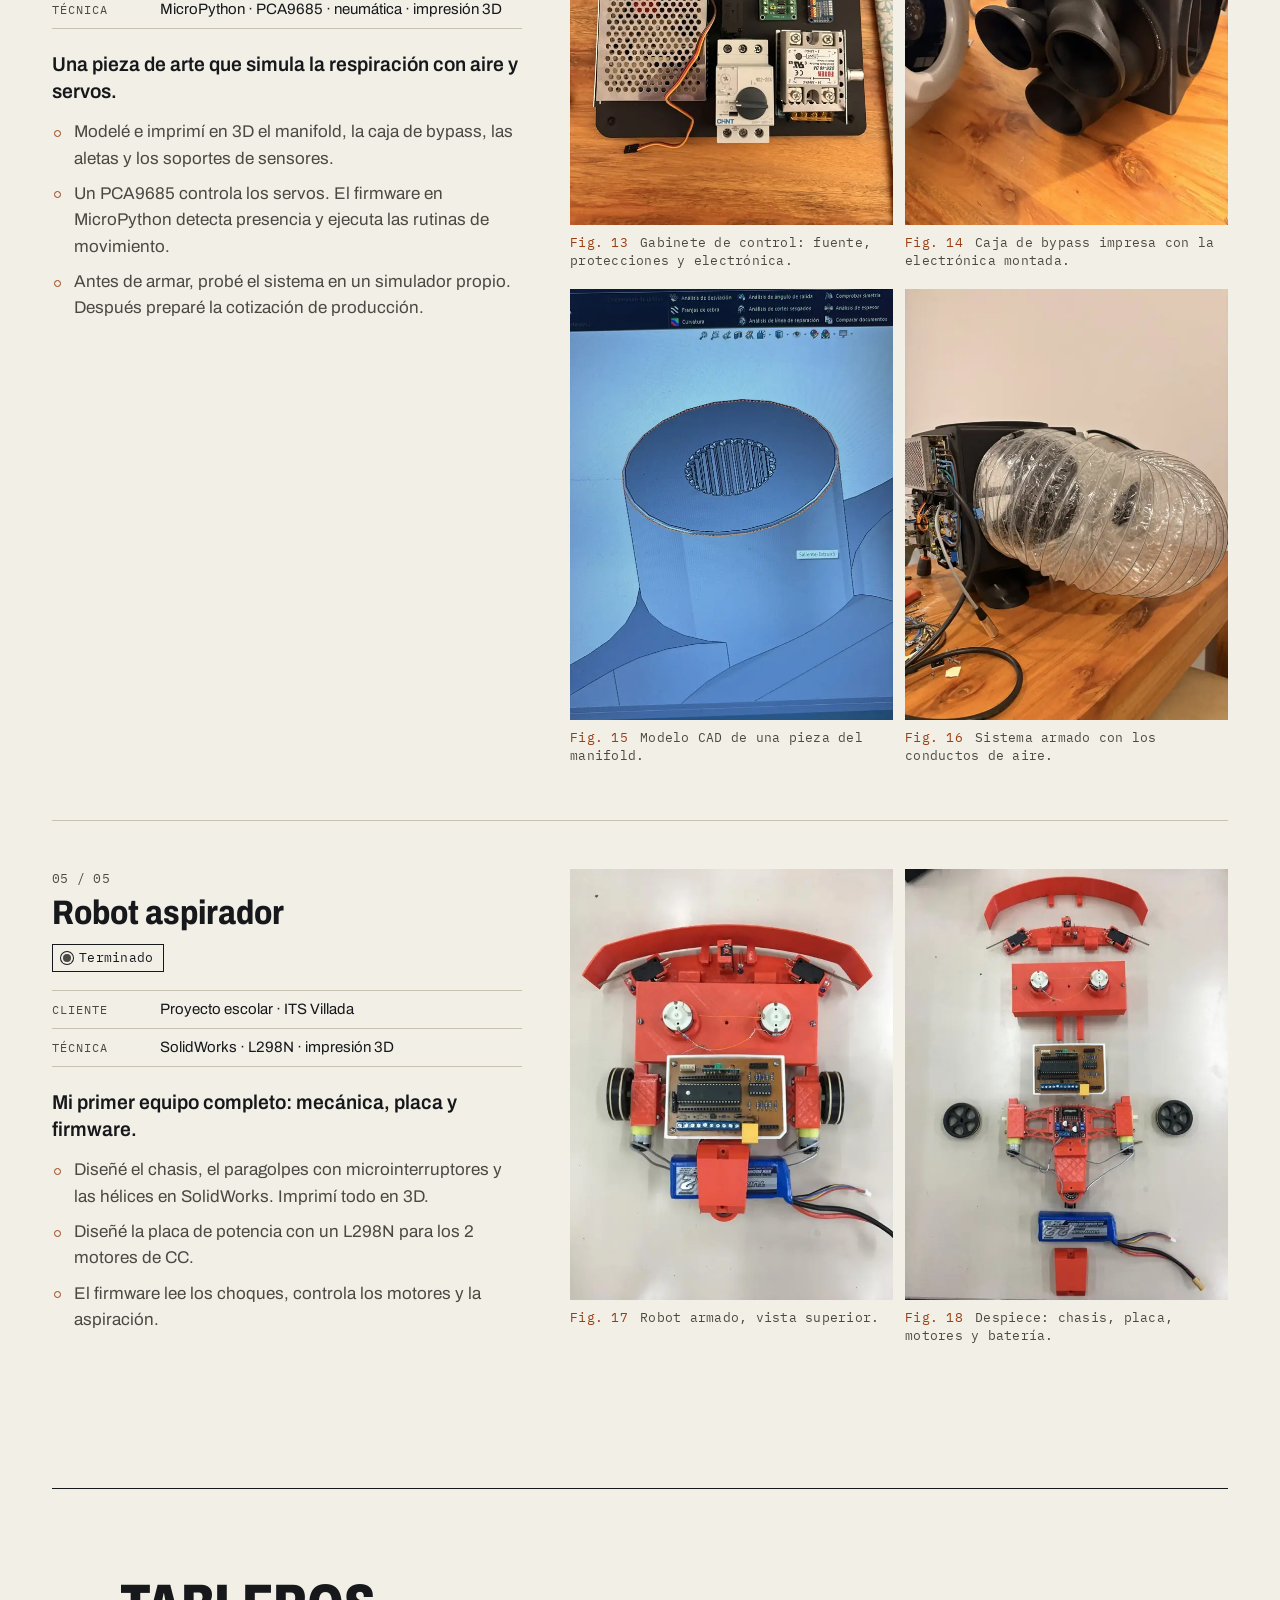
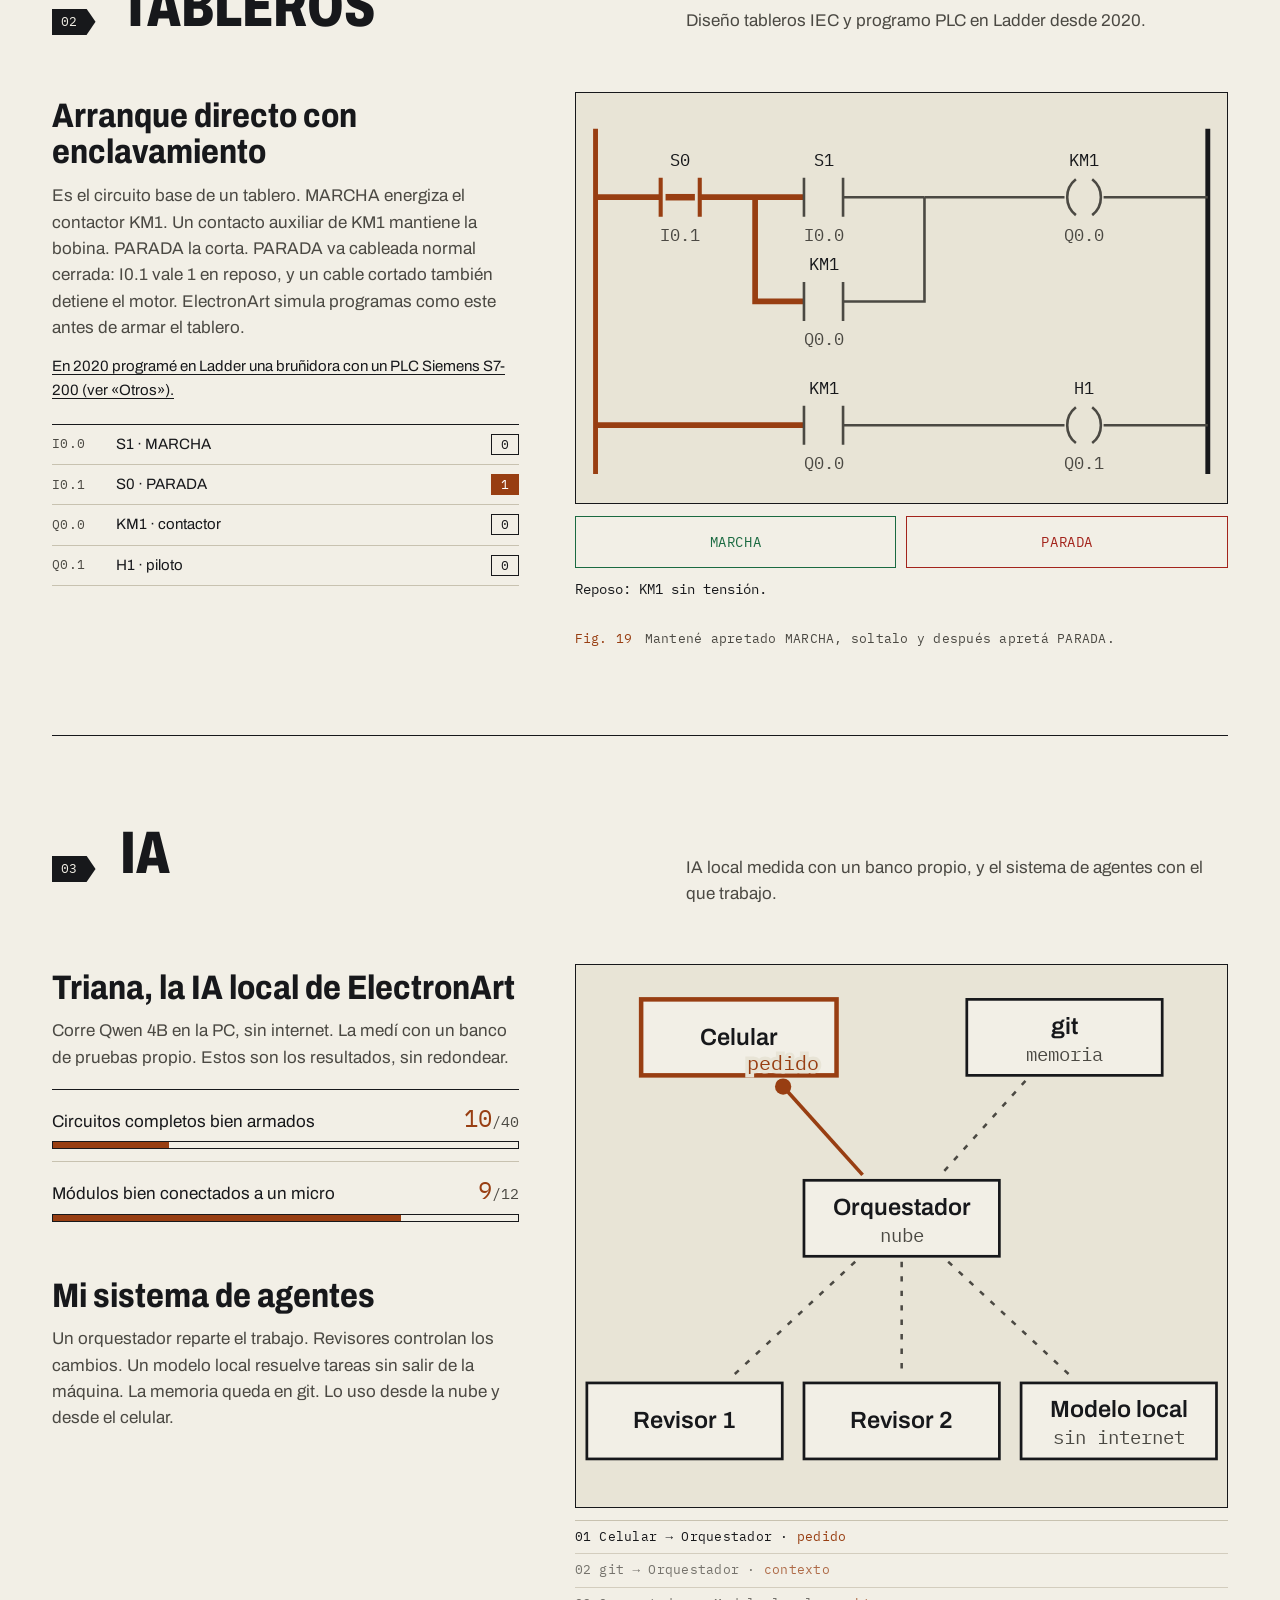
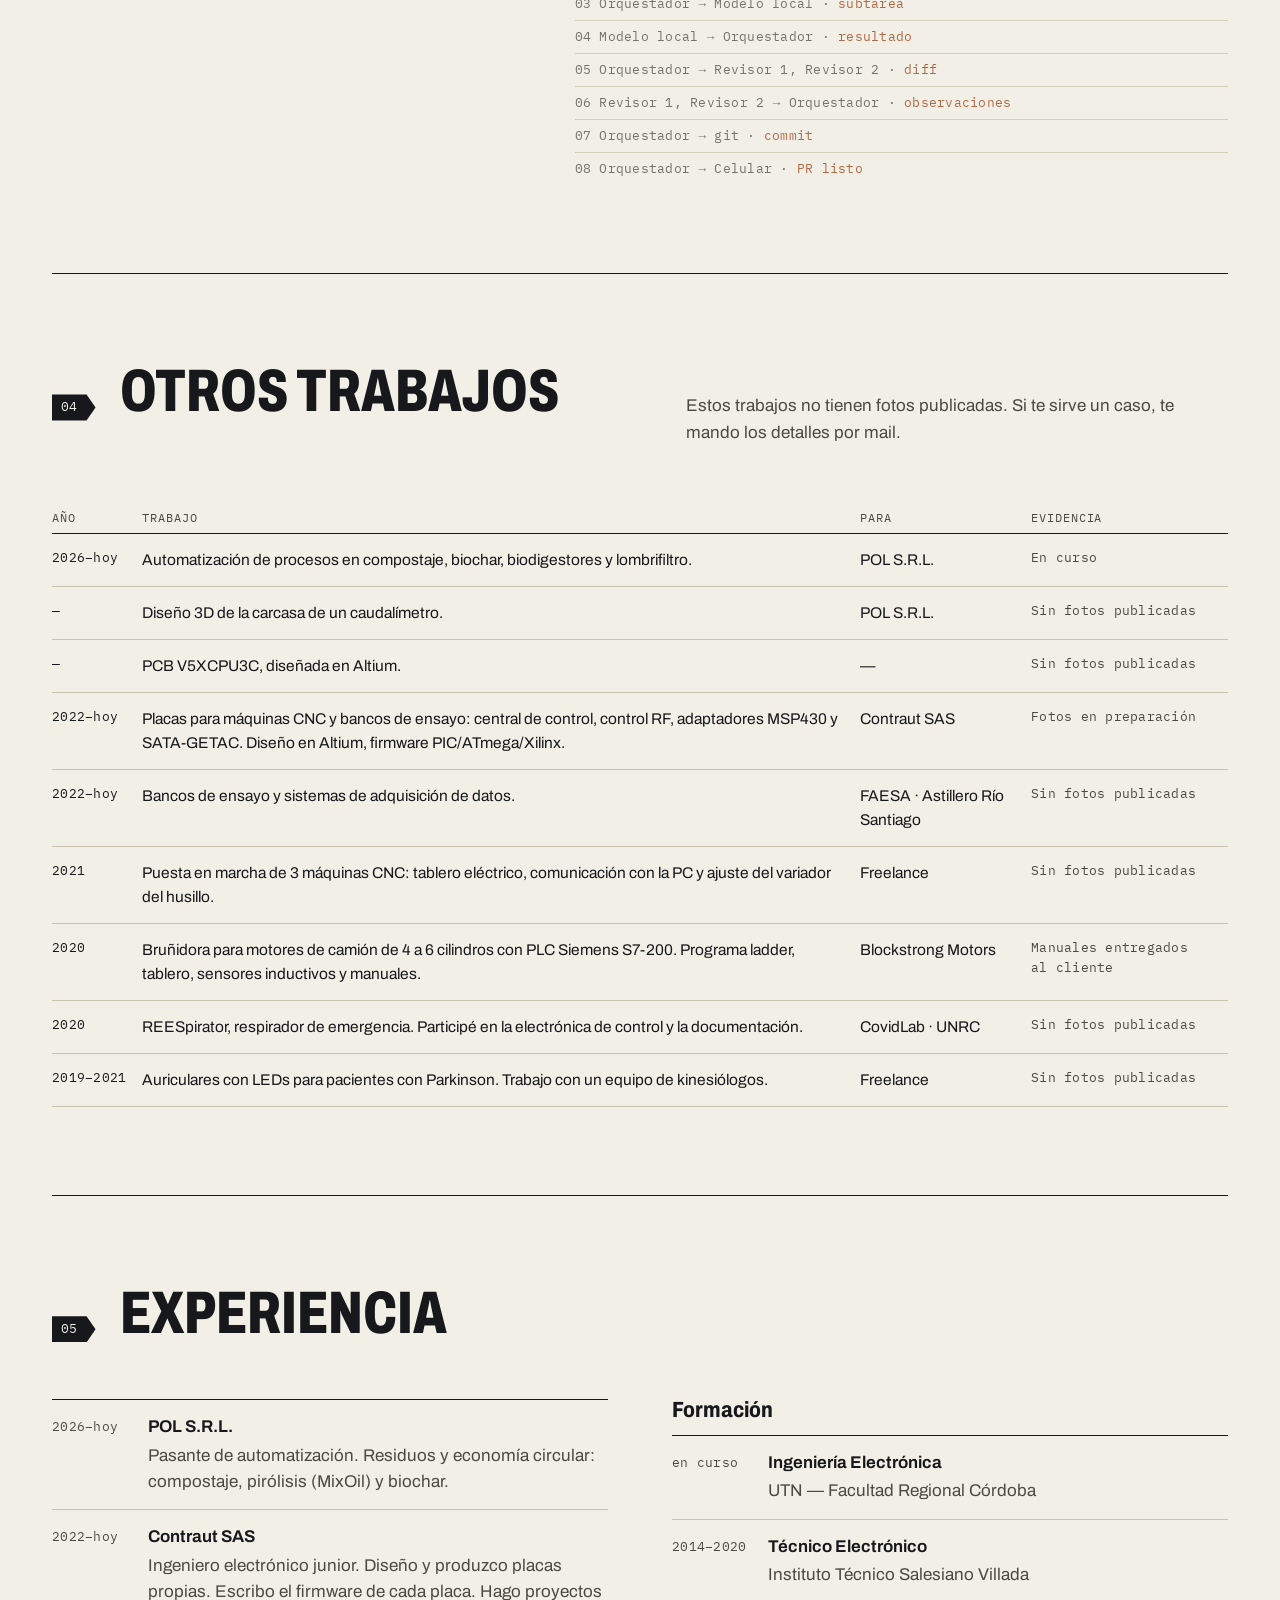
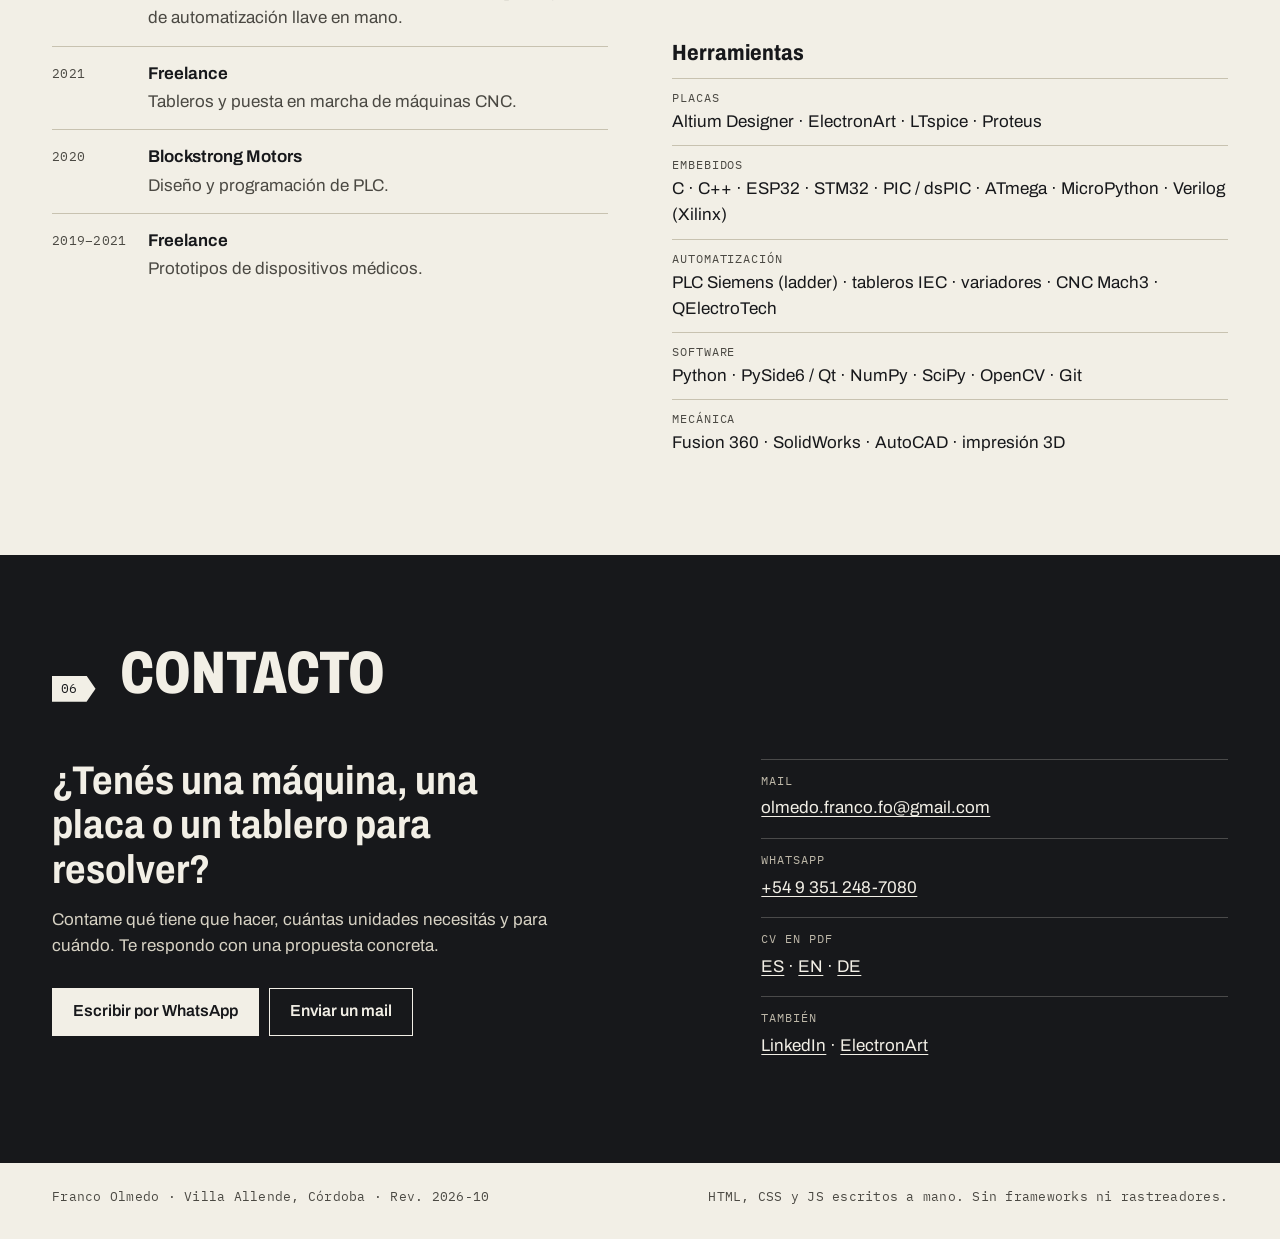
==== commit 4c659934: "Universidad: UTN FRC en vez de FCEFyN-UNC (ES/EN/DE) Co-Authored-By: Claude Opus 5.5 <noreply@anthro" ====
--- a/index.html
+++ b/index.html
@@ -265,7 +265,7 @@
 <a class="skip" href="#main">Ir al contenido</a>
 <header class="top"><div class="wrap top-in"><a class="brand" href="./"><span class="pin1" aria-hidden="true"></span>Franco Olmedo</a><nav aria-label="Secciones"><ul class="nav"><li><a href="#trabajos">Trabajos</a></li><li><a href="#tableros">Tableros</a></li><li><a href="#ia">IA</a></li><li><a href="#otros">Otros</a></li><li><a href="#experiencia">Experiencia</a></li><li><a href="#contacto">Contacto</a></li></ul></nav><ul class="langs" aria-label="Idioma / Language / Sprache"><li><a href="./" hreflang="es" lang="es" aria-current="page">ES</a></li><li><a href="en/" hreflang="en" lang="en">EN</a></li><li><a href="de/" hreflang="de" lang="de">DE</a></li></ul></div></header>
 <main id="main">
-<section class="hero wrap" aria-labelledby="h-nombre"><div class="hero-a"><p class="kicker">Técnico electrónico · Córdoba, Argentina</p><h1 id="h-nombre">Franco Olmedo</h1><p class="lead">Diseño placas, firmware y software para máquinas que trabajan en planta. Además desarrollo ElectronArt, mi programa de diseño electrónico.</p></div><figure class="live rt" id="ruteo" data-conn="conexiones" data-vias="vías" data-pas="pasadas" data-calc="cálculo"><div class="rt-box"><canvas role="img" aria-label="Animación: autoruteo de una placa con un ESP32 y 74 conexiones. Las pistas se trazan una por una, con codos a 45° y dos capas."></canvas></div><div class="hud"><p class="hud-n"><b>0/74</b> conexiones · DRC <b>—</b></p><p class="hud-k"><span class="k k-top"></span>Capa superior <span class="k k-bot"></span>Capa inferior</p><button type="button" class="again" hidden>Rutear de nuevo</button></div><figcaption><span class="ref">Fig. 01</span> Autoruteo en vivo de una placa ESP32 con 74 conexiones: grilla, A*, codos a 45° y 2 capas. Lo calcula tu navegador ahora. En ElectronArt, una placa ESP32 de 74 conexiones queda 74/74 en menos de 5 s.</figcaption></figure><div class="hero-b"><p class="sub">Estudio Ingeniería Electrónica en la FCEFyN (UNC). Trabajo en POL S.R.L., una empresa de residuos y economía circular. Desde 2019 entrego equipos para la industria y el agro.</p><div class="ctas"><a class="btn btn-1" href="https://wa.me/5493512487080?text=Hola%20Franco%2C%20te%20escribo%20desde%20tu%20portfolio." rel="noopener">Escribir por WhatsApp</a><a class="btn btn-2" href="mailto:olmedo.franco.fo@gmail.com">Enviar un mail</a><a class="btn btn-3" href="https://electroniklosungen.com.ar" rel="noopener">Ver ElectronArt <span aria-hidden="true">→</span></a></div><dl class="tblock"><div><dt>Base</dt><dd>Villa Allende, Córdoba</dd></div><div><dt>Hoy</dt><dd>POL S.R.L.</dd></div><div><dt>Estudio</dt><dd>Ing. Electrónica · FCEFyN–UNC</dd></div><div><dt>Idiomas</dt><dd>ES · EN C1 · DE A2</dd></div></dl></div></section>
+<section class="hero wrap" aria-labelledby="h-nombre"><div class="hero-a"><p class="kicker">Técnico electrónico · Córdoba, Argentina</p><h1 id="h-nombre">Franco Olmedo</h1><p class="lead">Diseño placas, firmware y software para máquinas que trabajan en planta. Además desarrollo ElectronArt, mi programa de diseño electrónico.</p></div><figure class="live rt" id="ruteo" data-conn="conexiones" data-vias="vías" data-pas="pasadas" data-calc="cálculo"><div class="rt-box"><canvas role="img" aria-label="Animación: autoruteo de una placa con un ESP32 y 74 conexiones. Las pistas se trazan una por una, con codos a 45° y dos capas."></canvas></div><div class="hud"><p class="hud-n"><b>0/74</b> conexiones · DRC <b>—</b></p><p class="hud-k"><span class="k k-top"></span>Capa superior <span class="k k-bot"></span>Capa inferior</p><button type="button" class="again" hidden>Rutear de nuevo</button></div><figcaption><span class="ref">Fig. 01</span> Autoruteo en vivo de una placa ESP32 con 74 conexiones: grilla, A*, codos a 45° y 2 capas. Lo calcula tu navegador ahora. En ElectronArt, una placa ESP32 de 74 conexiones queda 74/74 en menos de 5 s.</figcaption></figure><div class="hero-b"><p class="sub">Estudio Ingeniería Electrónica en la UTN FRC. Trabajo en POL S.R.L., una empresa de residuos y economía circular. Desde 2019 entrego equipos para la industria y el agro.</p><div class="ctas"><a class="btn btn-1" href="https://wa.me/5493512487080?text=Hola%20Franco%2C%20te%20escribo%20desde%20tu%20portfolio." rel="noopener">Escribir por WhatsApp</a><a class="btn btn-2" href="mailto:olmedo.franco.fo@gmail.com">Enviar un mail</a><a class="btn btn-3" href="https://electroniklosungen.com.ar" rel="noopener">Ver ElectronArt <span aria-hidden="true">→</span></a></div><dl class="tblock"><div><dt>Base</dt><dd>Villa Allende, Córdoba</dd></div><div><dt>Hoy</dt><dd>POL S.R.L.</dd></div><div><dt>Estudio</dt><dd>Ing. Electrónica · UTN FRC</dd></div><div><dt>Idiomas</dt><dd>ES · EN C1 · DE A2</dd></div></dl></div></section>
 <section id="trabajos" class="sec wrap" aria-labelledby="h-trab"><div class="sec-h"><p class="net" aria-hidden="true">01</p><h2 id="h-trab">Trabajos</h2><p class="sec-sub">Cada trabajo de esta lista tiene fotos, capturas o datos reales. Lo que no tiene evidencia publicada está en «Otros».</p></div>
 <article class="case" id="u9" aria-labelledby="h-u9"><div class="case-txt"><p class="case-n">01 / 05</p><h3 id="h-u9">Clasificador de papa semilla U9</h3><p class="status st_op"><span class="led" aria-hidden="true"></span>En operación</p><dl class="meta"><div><dt>Cliente</dt><dd>AgroPlant</dd></div><div><dt>Dónde</dt><dd>Contraut SAS</dd></div><div><dt>Año</dt><dd>2025</dd></div><div><dt>Técnica</dt><dd>OpenCV · 2× Raspberry Pi · dsPIC33F</dd></div></dl><p class="case-lead">La máquina pesa cada papa con una cámara y la manda a uno de 6 cajones.</p><ul class="pts"><li>Una Raspberry Pi toma la imagen, segmenta el contorno y calcula el volumen. Con el volumen estima el peso.</li><li>Un dsPIC33F mueve los servos, las cintas y las compuertas. También lee la balanza de calibración.</li><li>Una segunda Raspberry Pi corre la pantalla táctil del operador.</li><li>Clasifica en 6 grados por peso: de 0–5 g hasta más de 60 g.</li><li>Registra cada cosecha por semana y año. Avisa cuando un cajón llega a su límite.</li><li>Al arrancar, el equipo hace un autochequeo. La calibración es guiada paso a paso.</li><li>Entregué el manual de operador e hice la puesta en marcha en la planta del cliente.</li></ul></div><div class="case-figs"><figure class="fig w"><a href="assets/img/u9-hmi-grado-1280.webp" aria-label="Abrir imagen en tamaño completo: Pantalla del U9 en la planta de AgroPlant, junio de 2025. Avisa que el cajón de grado 1 está lleno."><img src="assets/img/u9-hmi-grado-640.webp" srcset="assets/img/u9-hmi-grado-640.webp 640w, assets/img/u9-hmi-grado-1280.webp 1280w" sizes="(min-width: 1000px) 640px, 100vw" width="640" height="853" alt="Pantalla del U9 en la planta de AgroPlant, junio de 2025. Avisa que el cajón de grado 1 está lleno." loading="lazy" decoding="async"></a><figcaption><span class="ref">Fig. 02</span> Pantalla del U9 en la planta de AgroPlant, junio de 2025. Avisa que el cajón de grado 1 está lleno.</figcaption></figure><figure class="fig"><a href="assets/img/u9-camara-1280.webp" aria-label="Abrir imagen en tamaño completo: Cabina de visión con iluminación LED propia."><img src="assets/img/u9-camara-640.webp" srcset="assets/img/u9-camara-640.webp 640w, assets/img/u9-camara-1280.webp 1280w" sizes="(min-width: 1000px) 320px, 50vw" width="640" height="480" alt="Cabina de visión con iluminación LED propia." loading="lazy" decoding="async"></a><figcaption><span class="ref">Fig. 03</span> Cabina de visión con iluminación LED propia.</figcaption></figure><figure class="fig"><a href="assets/img/u9-segmentacion-1280.webp" aria-label="Abrir imagen en tamaño completo: Segmentación del contorno y eje mayor de una papa."><img src="assets/img/u9-segmentacion-640.webp" srcset="assets/img/u9-segmentacion-640.webp 640w, assets/img/u9-segmentacion-1280.webp 1280w" sizes="(min-width: 1000px) 320px, 50vw" width="640" height="640" alt="Segmentación del contorno y eje mayor de una papa." loading="lazy" decoding="async"></a><figcaption><span class="ref">Fig. 04</span> Segmentación del contorno y eje mayor de una papa.</figcaption></figure><figure class="fig"><a href="assets/img/u9-placas-1280.webp" aria-label="Abrir imagen en tamaño completo: Placas de interfaz, RTC, conversores y Raspberry Pi en el gabinete."><img src="assets/img/u9-placas-640.webp" srcset="assets/img/u9-placas-640.webp 640w, assets/img/u9-placas-1280.webp 1280w" sizes="(min-width: 1000px) 320px, 50vw" width="640" height="853" alt="Placas de interfaz, RTC, conversores y Raspberry Pi en el gabinete." loading="lazy" decoding="async"></a><figcaption><span class="ref">Fig. 05</span> Placas de interfaz, RTC, conversores y Raspberry Pi en el gabinete.</figcaption></figure><figure class="fig"><a href="assets/img/u9-tablero-1280.webp" aria-label="Abrir imagen en tamaño completo: Tablero de control con borneras y protecciones."><img src="assets/img/u9-tablero-640.webp" srcset="assets/img/u9-tablero-640.webp 640w, assets/img/u9-tablero-1280.webp 1280w" sizes="(min-width: 1000px) 320px, 50vw" width="640" height="853" alt="Tablero de control con borneras y protecciones." loading="lazy" decoding="async"></a><figcaption><span class="ref">Fig. 06</span> Tablero de control con borneras y protecciones.</figcaption></figure><figure class="fig"><a href="assets/img/u9-planta-1280.webp" aria-label="Abrir imagen en tamaño completo: Equipo en la planta del cliente."><img src="assets/img/u9-planta-640.webp" srcset="assets/img/u9-planta-640.webp 640w, assets/img/u9-planta-1280.webp 1280w" sizes="(min-width: 1000px) 320px, 50vw" width="640" height="853" alt="Equipo en la planta del cliente." loading="lazy" decoding="async"></a><figcaption><span class="ref">Fig. 07</span> Equipo en la planta del cliente.</figcaption></figure><figure class="fig"><a href="assets/img/u9-ensayo-1280.webp" aria-label="Abrir imagen en tamaño completo: Ensayo de una papa en la cabina."><img src="assets/img/u9-ensayo-640.webp" srcset="assets/img/u9-ensayo-640.webp 640w, assets/img/u9-ensayo-1280.webp 1280w" sizes="(min-width: 1000px) 320px, 50vw" width="640" height="480" alt="Ensayo de una papa en la cabina." loading="lazy" decoding="async"></a><figcaption><span class="ref">Fig. 08</span> Ensayo de una papa en la cabina.</figcaption></figure></div></article>
 <article class="case" id="electronart" aria-labelledby="h-electronart"><div class="case-txt"><p class="case-n">02 / 05</p><h3 id="h-electronart">ElectronArt — EDA en castellano</h3><p class="status st_sale"><span class="led" aria-hidden="true"></span>A la venta</p><dl class="meta"><div><dt>Cliente</dt><dd>Producto propio</dd></div><div><dt>Dónde</dt><dd>Electronik Lösungen</dd></div><div><dt>Técnica</dt><dd>Python · PySide6 · NumPy/SciPy · SPICE</dd></div></dl><p class="case-lead">Un solo programa para pasar del esquemático a los archivos de fábrica.</p><ul class="pts"><li>Esquemático y simulación SPICE: transitorio, AC y FFT con THD, SNR, SINAD y SFDR.</li><li>PCB multicapa con autoruteo. Una placa con ESP32 y 74 conexiones queda 74/74 en menos de 5 s, con codos a 45° y DRC 0.</li><li>Visor 3D. Salida Gerber, Excellon, ODB++, IPC-2581 y STEP.</li><li>Tableros IEC con simulación del programa Ladder.</li><li>Más de 400 tests automáticos. Versión 9.6, del 22/10/2026.</li></ul><p><a class="ext" href="https://electroniklosungen.com.ar" rel="noopener">electroniklosungen.com.ar <span aria-hidden="true">↗</span></a></p></div><div class="case-figs"><figure class="fig w live osc" id="osc"><div class="osc-box"><canvas role="img" aria-label="Osciloscopio: canal 1 con PWM de 1 kHz y canal 2 con la tensión del capacitor del filtro RC."></canvas></div><div class="osc-ctl"><label for="osc-d">Ciclo de trabajo</label><input id="osc-d" type="range" min="10" max="90" step="1" value="50"><output for="osc-d">50 %</output></div><dl class="osc-read"><div><dt>CH1</dt><dd>PWM 1 kHz</dd></div><div><dt>CH2 · Promedio</dt><dd data-r="avg">2,50 V</dd></div><div><dt>CH2 · Rizado</dt><dd data-r="pp">1,225 V</dd></div></dl><figcaption><span class="ref">Fig. 09</span> PWM de 1 kHz por un filtro RC de 10 kΩ y 100 nF (τ = 1 ms). La curva sale de la solución exacta del circuito. El ciclo de trabajo sigue el scroll, o movelo vos.</figcaption></figure><figure class="fig w"><a href="assets/img/ea-esquematico-1280.webp" aria-label="Abrir imagen en tamaño completo: Editor de esquemático de ElectronArt."><img src="assets/img/ea-esquematico-640.webp" srcset="assets/img/ea-esquematico-640.webp 640w, assets/img/ea-esquematico-1280.webp 1280w" sizes="(min-width: 1000px) 640px, 100vw" width="640" height="405" alt="Editor de esquemático de ElectronArt." loading="lazy" decoding="async"></a><figcaption><span class="ref">Fig. 10</span> Editor de esquemático de ElectronArt.</figcaption></figure><figure class="fig w"><a href="assets/img/ea-fft-1280.webp" aria-label="Abrir imagen en tamaño completo: Análisis de Fourier sobre una simulación SPICE."><img src="assets/img/ea-fft-640.webp" srcset="assets/img/ea-fft-640.webp 640w, assets/img/ea-fft-1280.webp 1280w" sizes="(min-width: 1000px) 640px, 100vw" width="640" height="348" alt="Análisis de Fourier sobre una simulación SPICE." loading="lazy" decoding="async"></a><figcaption><span class="ref">Fig. 11</span> Análisis de Fourier sobre una simulación SPICE.</figcaption></figure></div></article>
@@ -276,7 +276,7 @@
 <section id="tableros" class="sec wrap" aria-labelledby="h-tab"><div class="sec-h"><p class="net" aria-hidden="true">02</p><h2 id="h-tab">Tableros</h2><p class="sec-sub">Diseño tableros IEC y programo PLC en Ladder desde 2020.</p></div><div class="duo"><div class="duo-txt"><h3>Arranque directo con enclavamiento</h3><p class="duo-p">Es el circuito base de un tablero. MARCHA energiza el contactor KM1. Un contacto auxiliar de KM1 mantiene la bobina. PARADA la corta. PARADA va cableada normal cerrada: I0.1 vale 1 en reposo, y un cable cortado también detiene el motor. ElectronArt simula programas como este antes de armar el tablero.</p><p class="duo-ev"><a href="#otros">En 2020 programé en Ladder una bruñidora con un PLC Siemens S7-200 (ver «Otros»).</a></p><table class="io"><tbody><tr><th scope="row" class="y">I0.0</th><td>S1 · MARCHA</td><td class="v"><span data-io="I0.0">0</span></td></tr><tr><th scope="row" class="y">I0.1</th><td>S0 · PARADA</td><td class="v"><span data-io="I0.1">0</span></td></tr><tr><th scope="row" class="y">Q0.0</th><td>KM1 · contactor</td><td class="v"><span data-io="Q0.0">0</span></td></tr><tr><th scope="row" class="y">Q0.1</th><td>H1 · piloto</td><td class="v"><span data-io="Q0.1">0</span></td></tr></tbody></table></div><figure class="live lad-fig" id="ladder" data-m="[&quot;Reposo: KM1 sin tensión.&quot;, &quot;MARCHA cerrado: la bobina de KM1 se energiza.&quot;, &quot;Enclavamiento: el contacto de KM1 mantiene la bobina.&quot;, &quot;PARADA abierto: KM1 cae y el enclavamiento se abre.&quot;]"><svg class="lad" viewBox="0 0 400 252" role="img" aria-label="Diagrama Ladder de un arranque con enclavamiento: contactos S0, S1 y KM1, bobinas KM1 y H1."><path class="rail" d="M12 22V234"/><path class="rail r" d="M388 22V234"/><path class="w" data-p="a" d="M12 64H52"/><path class="w" data-p="b" d="M76 64H140M110 64V128H140"/><path class="w" data-p="c" d="M164 64H214"/><path class="w" data-p="d" d="M164 128H214V64"/><path class="w" data-p="e" d="M214 64H300M324 64H388"/><path class="w" data-p="a" d="M12 204H140"/><path class="w" data-p="f" d="M164 204H300M324 204H388"/><g class="ct" data-c="S0"><rect class="bar" x="55" y="62" width="18" height="4"/><path d="M52 52v24M76 52v24"/></g><text x="64" y="45">S0</text><text class="ad" x="64" y="91">I0.1</text><g class="ct" data-c="S1"><rect class="bar" x="143" y="62" width="18" height="4"/><path d="M140 52v24M164 52v24"/></g><text x="152" y="45">S1</text><text class="ad" x="152" y="91">I0.0</text><g class="ct" data-c="KM"><rect class="bar" x="143" y="126" width="18" height="4"/><path d="M140 116v24M164 116v24"/></g><text x="152" y="109">KM1</text><text class="ad" x="152" y="155">Q0.0</text><g class="coil" data-k="KM"><circle cx="312" cy="64" r="10"/><path d="M307 53a14 14 0 0 0 0 22M317 53a14 14 0 0 1 0 22"/></g><text x="312" y="45">KM1</text><text class="ad" x="312" y="91">Q0.0</text><g class="ct" data-c="KM"><rect class="bar" x="143" y="202" width="18" height="4"/><path d="M140 192v24M164 192v24"/></g><text x="152" y="185">KM1</text><text class="ad" x="152" y="231">Q0.0</text><g class="coil" data-k="H1"><circle cx="312" cy="204" r="10"/><path d="M307 193a14 14 0 0 0 0 22M317 193a14 14 0 0 1 0 22"/></g><text x="312" y="185">H1</text><text class="ad" x="312" y="231">Q0.1</text></svg><div class="lad-ctl"><button type="button" class="pb on" data-b="S1">MARCHA</button><button type="button" class="pb off" data-b="S0">PARADA</button></div><p class="lad-msg">Reposo: KM1 sin tensión.</p><figcaption><span class="ref">Fig. 19</span> Mantené apretado MARCHA, soltalo y después apretá PARADA.</figcaption></figure></div></section>
 <section id="ia" class="sec wrap" aria-labelledby="h-ia"><div class="sec-h"><p class="net" aria-hidden="true">03</p><h2 id="h-ia">IA</h2><p class="sec-sub">IA local medida con un banco propio, y el sistema de agentes con el que trabajo.</p></div><div class="duo"><div class="duo-txt"><h3>Triana, la IA local de ElectronArt</h3><p class="duo-p">Corre Qwen 4B en la PC, sin internet. La medí con un banco de pruebas propio. Estos son los resultados, sin redondear.</p><ul class="bars"><li><span class="bl">Circuitos completos bien armados</span><span class="bn"><b>10</b>/40</span><span class="bt" aria-hidden="true"><span style="width:25.0%"></span></span></li><li><span class="bl">Módulos bien conectados a un micro</span><span class="bn"><b>9</b>/12</span><span class="bt" aria-hidden="true"><span style="width:75.0%"></span></span></li></ul><h3 class="h-ag">Mi sistema de agentes</h3><p class="duo-p">Un orquestador reparte el trabajo. Revisores controlan los cambios. Un modelo local resuelve tareas sin salir de la máquina. La memoria queda en git. Lo uso desde la nube y desde el celular.</p></div><figure class="live ag-fig" id="agentes" data-seq="[[[&quot;tel&quot;, 1, 0]], [[&quot;git&quot;, 1, 1]], [[&quot;loc&quot;, 1, 2]], [[&quot;loc&quot;, -1, 3]], [[&quot;r1&quot;, 1, 4], [&quot;r2&quot;, 1, 4]], [[&quot;r1&quot;, -1, 5], [&quot;r2&quot;, -1, 5]], [[&quot;git&quot;, -1, 6]], [[&quot;tel&quot;, -1, 7]]]"><svg class="ag" viewBox="0 0 360 300" role="img" aria-label="Esquema del sistema de agentes: celular, orquestador en la nube, memoria en git, dos revisores y un modelo local."><path class="e" id="e-tel" d="M111.6 64.0L158.4 116.0"/><path class="e" id="e-git" d="M248.4 64.0L201.6 116.0"/><path class="e" id="e-r1" d="M154.3 164.0L85.7 228.0"/><path class="e" id="e-r2" d="M180.0 164.0L180.0 228.0"/><path class="e" id="e-loc" d="M205.7 164.0L274.3 228.0"/><g class="nd" data-n="tel"><rect x="36" y="19" width="108" height="42"/><text x="90" y="44">Celular</text></g><g class="nd" data-n="git"><rect x="216" y="19" width="108" height="42"/><text x="270" y="38">git</text><text class="sub" x="270" y="53">memoria</text></g><g class="nd" data-n="orq"><rect x="126" y="119" width="108" height="42"/><text x="180" y="138">Orquestador</text><text class="sub" x="180" y="153">nube</text></g><g class="nd" data-n="r1"><rect x="6" y="231" width="108" height="42"/><text x="60" y="256">Revisor 1</text></g><g class="nd" data-n="r2"><rect x="126" y="231" width="108" height="42"/><text x="180" y="256">Revisor 2</text></g><g class="nd" data-n="loc"><rect x="246" y="231" width="108" height="42"/><text x="300" y="250">Modelo local</text><text class="sub" x="300" y="265">sin internet</text></g><g class="msgs"></g></svg><ol class="log"><li><span class="y">01</span> Celular → Orquestador · <b>pedido</b></li><li><span class="y">02</span> git → Orquestador · <b>contexto</b></li><li><span class="y">03</span> Orquestador → Modelo local · <b>subtarea</b></li><li><span class="y">04</span> Modelo local → Orquestador · <b>resultado</b></li><li><span class="y">05</span> Orquestador → Revisor 1, Revisor 2 · <b>diff</b></li><li><span class="y">06</span> Revisor 1, Revisor 2 → Orquestador · <b>observaciones</b></li><li><span class="y">07</span> Orquestador → git · <b>commit</b></li><li><span class="y">08</span> Orquestador → Celular · <b>PR listo</b></li></ol></figure></div></section>
 <section id="otros" class="sec wrap" aria-labelledby="h-otros"><div class="sec-h"><p class="net" aria-hidden="true">04</p><h2 id="h-otros">Otros trabajos</h2><p class="sec-sub">Estos trabajos no tienen fotos publicadas. Si te sirve un caso, te mando los detalles por mail.</p></div><table class="bom" role="table"><thead role="rowgroup"><tr role="row"><th scope="col" role="columnheader">Año</th><th scope="col" role="columnheader">Trabajo</th><th scope="col" role="columnheader">Para</th><th scope="col" role="columnheader">Evidencia</th></tr></thead><tbody role="rowgroup"><tr role="row"><td role="cell" class="y">2026–hoy</td><td role="cell">Automatización de procesos en compostaje, biochar, biodigestores y lombrifiltro.</td><td role="cell">POL S.R.L.</td><td role="cell" class="ev">En curso</td></tr><tr role="row"><td role="cell" class="y">—</td><td role="cell">Diseño 3D de la carcasa de un caudalímetro.</td><td role="cell">POL S.R.L.</td><td role="cell" class="ev">Sin fotos publicadas</td></tr><tr role="row"><td role="cell" class="y">—</td><td role="cell">PCB V5XCPU3C, diseñada en Altium.</td><td role="cell">—</td><td role="cell" class="ev">Sin fotos publicadas</td></tr><tr role="row"><td role="cell" class="y">2022–hoy</td><td role="cell">Placas para máquinas CNC y bancos de ensayo: central de control, control RF, adaptadores MSP430 y SATA-GETAC. Diseño en Altium, firmware PIC/ATmega/Xilinx.</td><td role="cell">Contraut SAS</td><td role="cell" class="ev">Fotos en preparación</td></tr><tr role="row"><td role="cell" class="y">2022–hoy</td><td role="cell">Bancos de ensayo y sistemas de adquisición de datos.</td><td role="cell">FAESA · Astillero Río Santiago</td><td role="cell" class="ev">Sin fotos publicadas</td></tr><tr role="row"><td role="cell" class="y">2021</td><td role="cell">Puesta en marcha de 3 máquinas CNC: tablero eléctrico, comunicación con la PC y ajuste del variador del husillo.</td><td role="cell">Freelance</td><td role="cell" class="ev">Sin fotos publicadas</td></tr><tr role="row"><td role="cell" class="y">2020</td><td role="cell">Bruñidora para motores de camión de 4 a 6 cilindros con PLC Siemens S7-200. Programa ladder, tablero, sensores inductivos y manuales.</td><td role="cell">Blockstrong Motors</td><td role="cell" class="ev">Manuales entregados al cliente</td></tr><tr role="row"><td role="cell" class="y">2020</td><td role="cell">REESpirator, respirador de emergencia. Participé en la electrónica de control y la documentación.</td><td role="cell">CovidLab · UNRC</td><td role="cell" class="ev">Sin fotos publicadas</td></tr><tr role="row"><td role="cell" class="y">2019–2021</td><td role="cell">Auriculares con LEDs para pacientes con Parkinson. Trabajo con un equipo de kinesiólogos.</td><td role="cell">Freelance</td><td role="cell" class="ev">Sin fotos publicadas</td></tr></tbody></table></section>
-<section id="experiencia" class="sec wrap" aria-labelledby="h-exp"><div class="sec-h"><p class="net" aria-hidden="true">05</p><h2 id="h-exp">Experiencia</h2></div><div class="cols"><div><ol class="tl"><li><span class="y">2026–hoy</span><div><b>POL S.R.L.</b><p>Pasante de automatización. Residuos y economía circular: compostaje, pirólisis (MixOil) y biochar.</p></div></li><li><span class="y">2022–hoy</span><div><b>Contraut SAS</b><p>Ingeniero electrónico junior. Diseño y produzco placas propias. Escribo el firmware de cada placa. Hago proyectos de automatización llave en mano.</p></div></li><li><span class="y">2021</span><div><b>Freelance</b><p>Tableros y puesta en marcha de máquinas CNC.</p></div></li><li><span class="y">2020</span><div><b>Blockstrong Motors</b><p>Diseño y programación de PLC.</p></div></li><li><span class="y">2019–2021</span><div><b>Freelance</b><p>Prototipos de dispositivos médicos.</p></div></li></ol></div><div><h3 class="h-sm">Formación</h3><ol class="tl"><li><span class="y">en curso</span><div><b>Ingeniería Electrónica</b><p>FCEFyN — Universidad Nacional de Córdoba</p></div></li><li><span class="y">2014–2020</span><div><b>Técnico Electrónico</b><p>Instituto Técnico Salesiano Villada</p></div></li></ol><h3 class="h-sm">Herramientas</h3><dl class="tools"><div><dt>Placas</dt><dd>Altium Designer · ElectronArt · LTspice · Proteus</dd></div><div><dt>Embebidos</dt><dd>C · C++ · ESP32 · STM32 · PIC / dsPIC · ATmega · MicroPython · Verilog (Xilinx)</dd></div><div><dt>Automatización</dt><dd>PLC Siemens (ladder) · tableros IEC · variadores · CNC Mach3 · QElectroTech</dd></div><div><dt>Software</dt><dd>Python · PySide6 / Qt · NumPy · SciPy · OpenCV · Git</dd></div><div><dt>Mecánica</dt><dd>Fusion 360 · SolidWorks · AutoCAD · impresión 3D</dd></div></dl></div></div></section>
+<section id="experiencia" class="sec wrap" aria-labelledby="h-exp"><div class="sec-h"><p class="net" aria-hidden="true">05</p><h2 id="h-exp">Experiencia</h2></div><div class="cols"><div><ol class="tl"><li><span class="y">2026–hoy</span><div><b>POL S.R.L.</b><p>Pasante de automatización. Residuos y economía circular: compostaje, pirólisis (MixOil) y biochar.</p></div></li><li><span class="y">2022–hoy</span><div><b>Contraut SAS</b><p>Ingeniero electrónico junior. Diseño y produzco placas propias. Escribo el firmware de cada placa. Hago proyectos de automatización llave en mano.</p></div></li><li><span class="y">2021</span><div><b>Freelance</b><p>Tableros y puesta en marcha de máquinas CNC.</p></div></li><li><span class="y">2020</span><div><b>Blockstrong Motors</b><p>Diseño y programación de PLC.</p></div></li><li><span class="y">2019–2021</span><div><b>Freelance</b><p>Prototipos de dispositivos médicos.</p></div></li></ol></div><div><h3 class="h-sm">Formación</h3><ol class="tl"><li><span class="y">en curso</span><div><b>Ingeniería Electrónica</b><p>UTN — Facultad Regional Córdoba</p></div></li><li><span class="y">2014–2020</span><div><b>Técnico Electrónico</b><p>Instituto Técnico Salesiano Villada</p></div></li></ol><h3 class="h-sm">Herramientas</h3><dl class="tools"><div><dt>Placas</dt><dd>Altium Designer · ElectronArt · LTspice · Proteus</dd></div><div><dt>Embebidos</dt><dd>C · C++ · ESP32 · STM32 · PIC / dsPIC · ATmega · MicroPython · Verilog (Xilinx)</dd></div><div><dt>Automatización</dt><dd>PLC Siemens (ladder) · tableros IEC · variadores · CNC Mach3 · QElectroTech</dd></div><div><dt>Software</dt><dd>Python · PySide6 / Qt · NumPy · SciPy · OpenCV · Git</dd></div><div><dt>Mecánica</dt><dd>Fusion 360 · SolidWorks · AutoCAD · impresión 3D</dd></div></dl></div></div></section>
 <section id="contacto" class="sec contact" aria-labelledby="h-ct"><div class="wrap"><div class="sec-h"><p class="net" aria-hidden="true">06</p><h2 id="h-ct">Contacto</h2></div><div class="ct-grid"><div><p class="ct-lead">¿Tenés una máquina, una placa o un tablero para resolver?</p><p class="ct-sub">Contame qué tiene que hacer, cuántas unidades necesitás y para cuándo. Te respondo con una propuesta concreta.</p><div class="ctas"><a class="btn btn-1" href="https://wa.me/5493512487080?text=Hola%20Franco%2C%20te%20escribo%20desde%20tu%20portfolio." rel="noopener">Escribir por WhatsApp</a><a class="btn btn-2" href="mailto:olmedo.franco.fo@gmail.com">Enviar un mail</a></div></div><dl class="ct-list"><div><dt>Mail</dt><dd><a href="mailto:olmedo.franco.fo@gmail.com">olmedo.franco.fo@gmail.com</a></dd></div><div><dt>WhatsApp</dt><dd><a href="https://wa.me/5493512487080?text=Hola%20Franco%2C%20te%20escribo%20desde%20tu%20portfolio." rel="noopener">+54 9 351 248-7080</a></dd></div><div><dt>CV en PDF</dt><dd><a href="cv-es.pdf" hreflang="es">ES</a> · <a href="cv-en.pdf" hreflang="en">EN</a> · <a href="cv-de.pdf" hreflang="de">DE</a></dd></div><div><dt>También</dt><dd><a href="https://www.linkedin.com/in/franco-olmedo-967405194/" rel="noopener">LinkedIn</a> · <a href="https://electroniklosungen.com.ar" rel="noopener">ElectronArt</a></dd></div></dl></div></div></section>
 </main>
 <footer class="foot wrap"><p>Franco Olmedo · Villa Allende, Córdoba · Rev. 2026-10</p><p>HTML, CSS y JS escritos a mano. Sin frameworks ni rastreadores.</p></footer>
